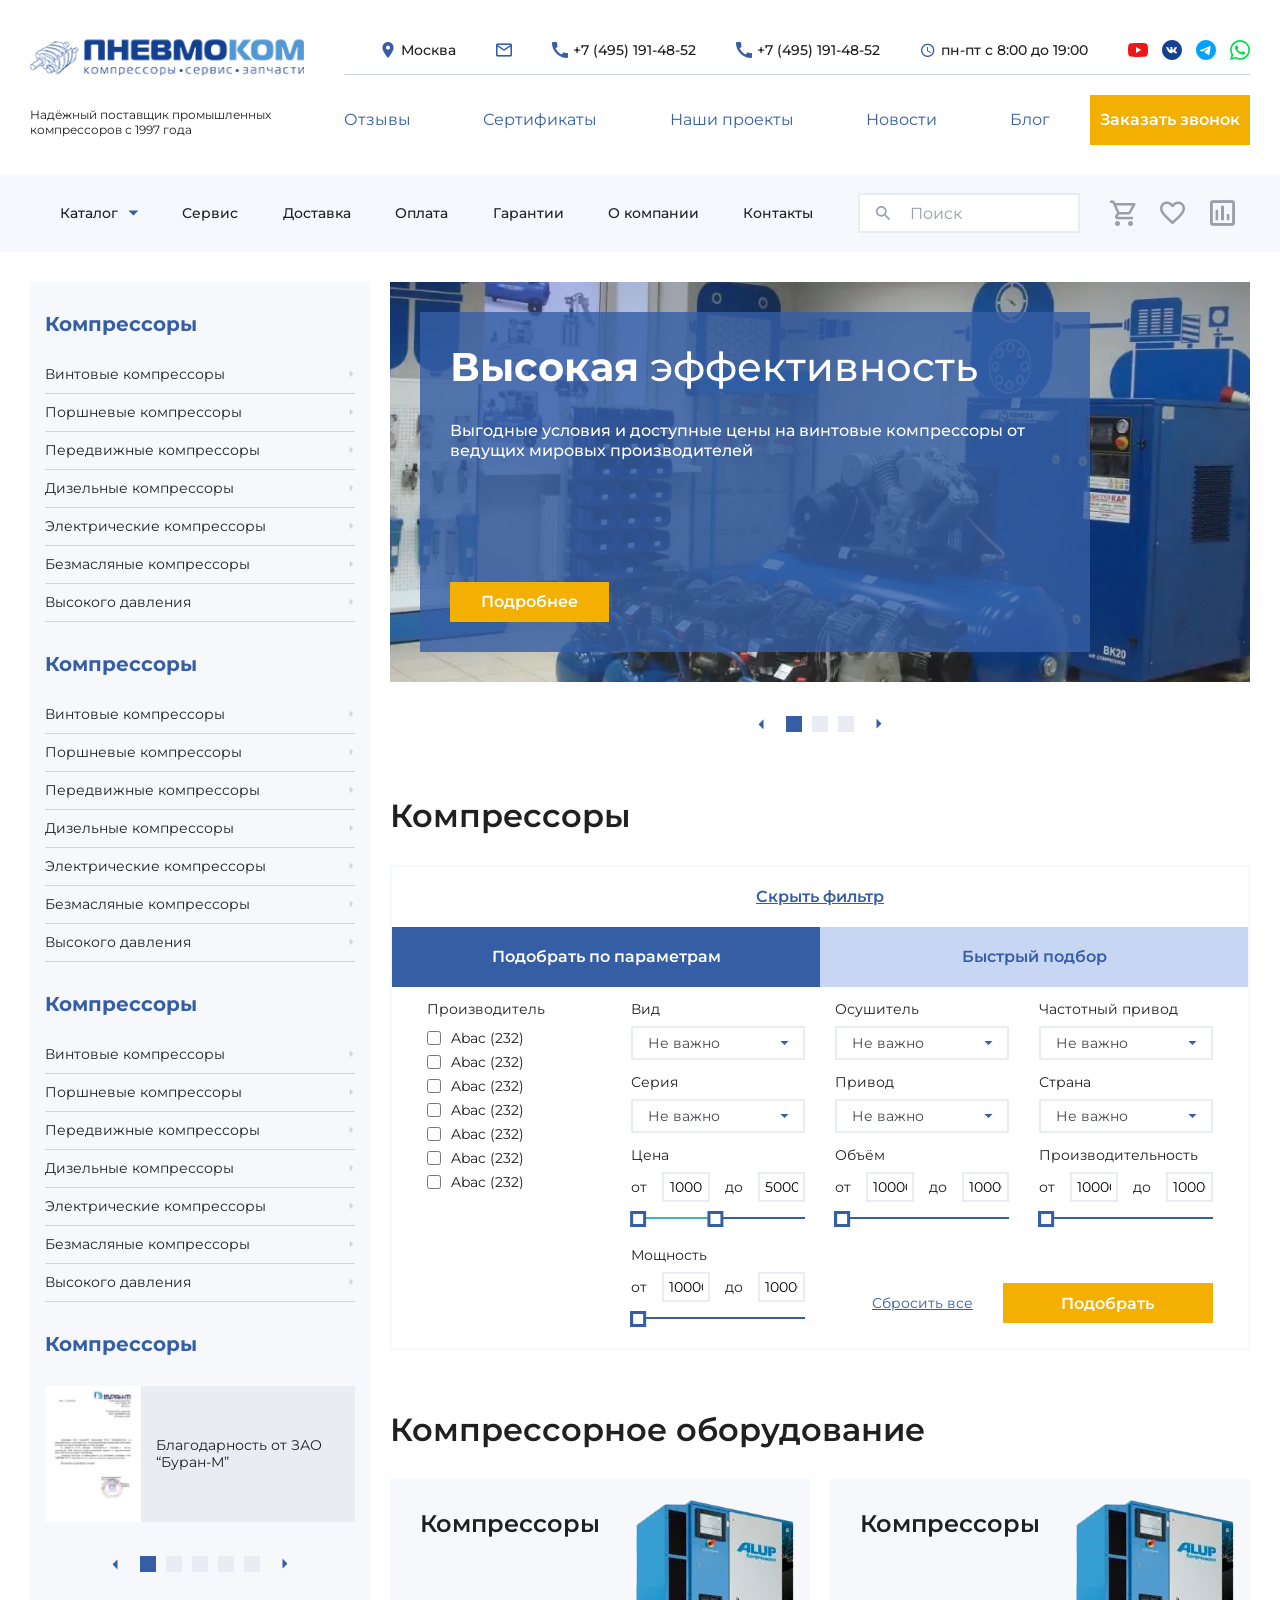
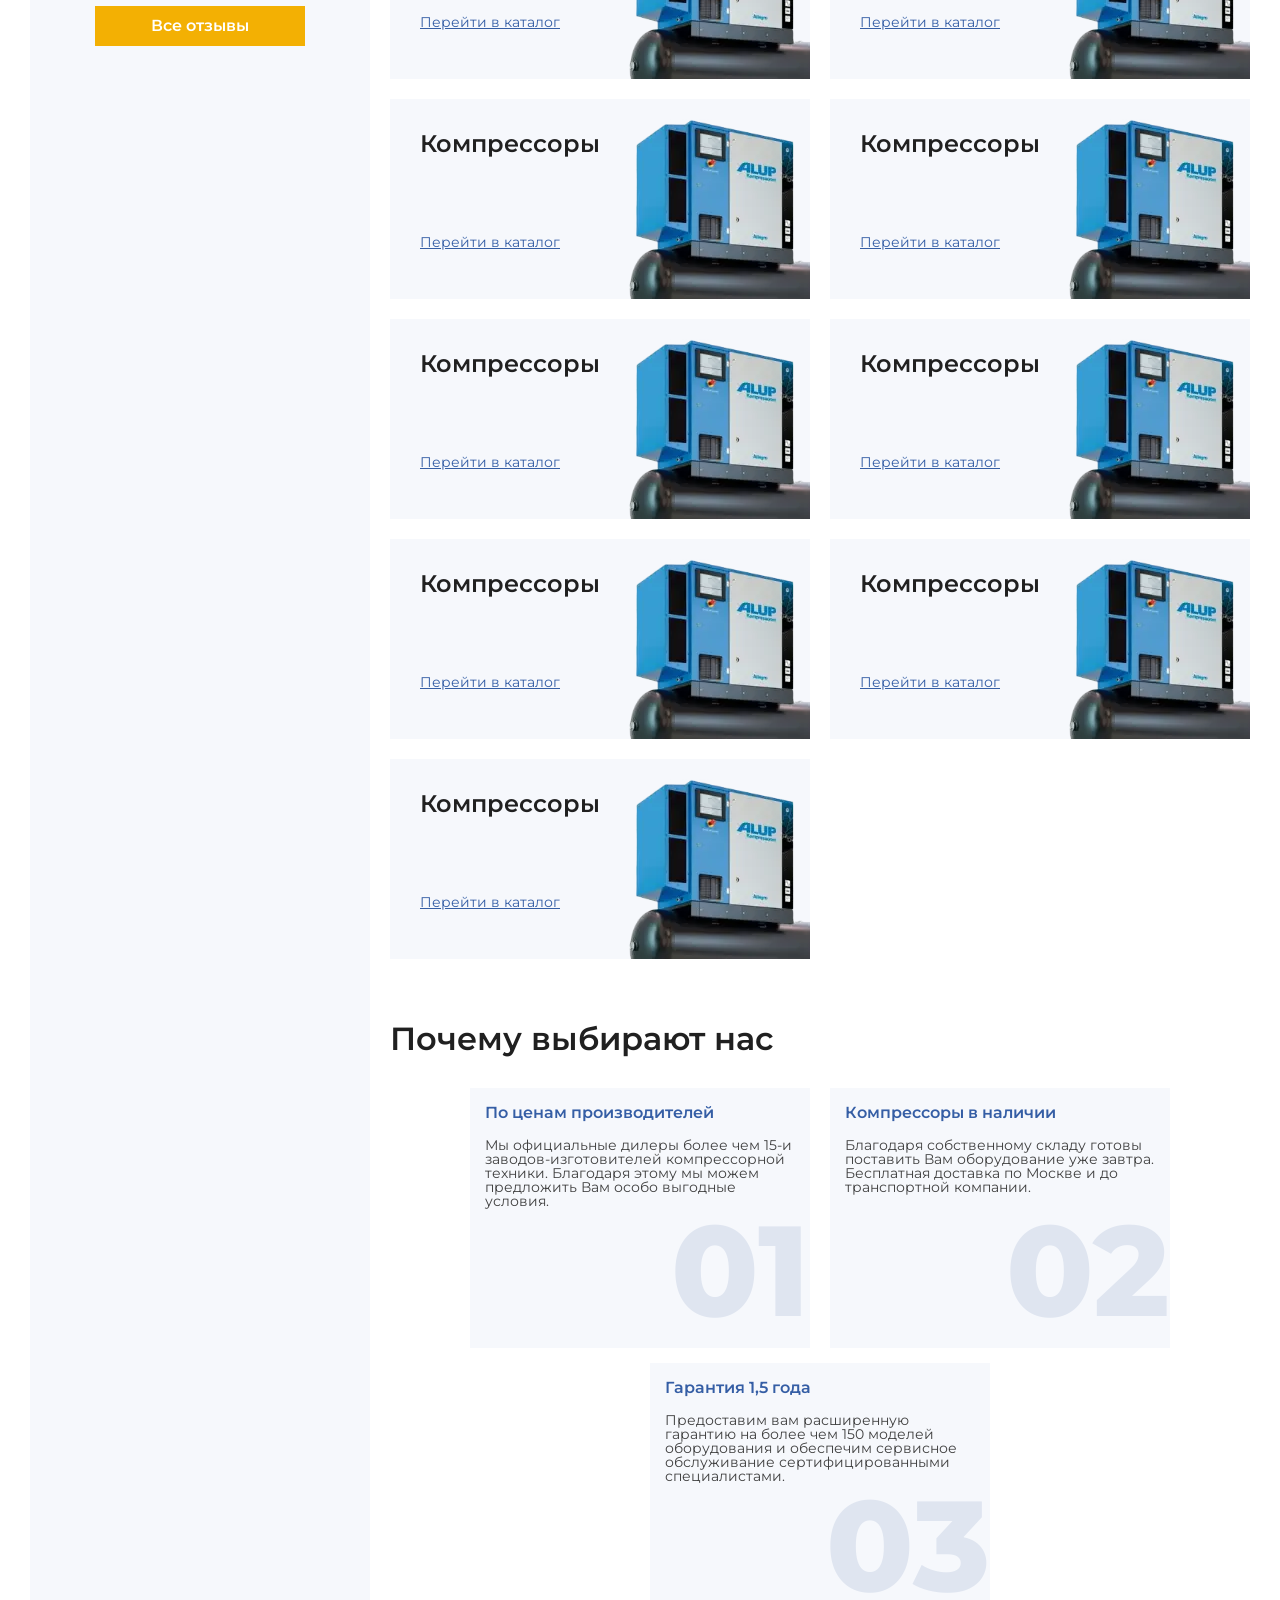
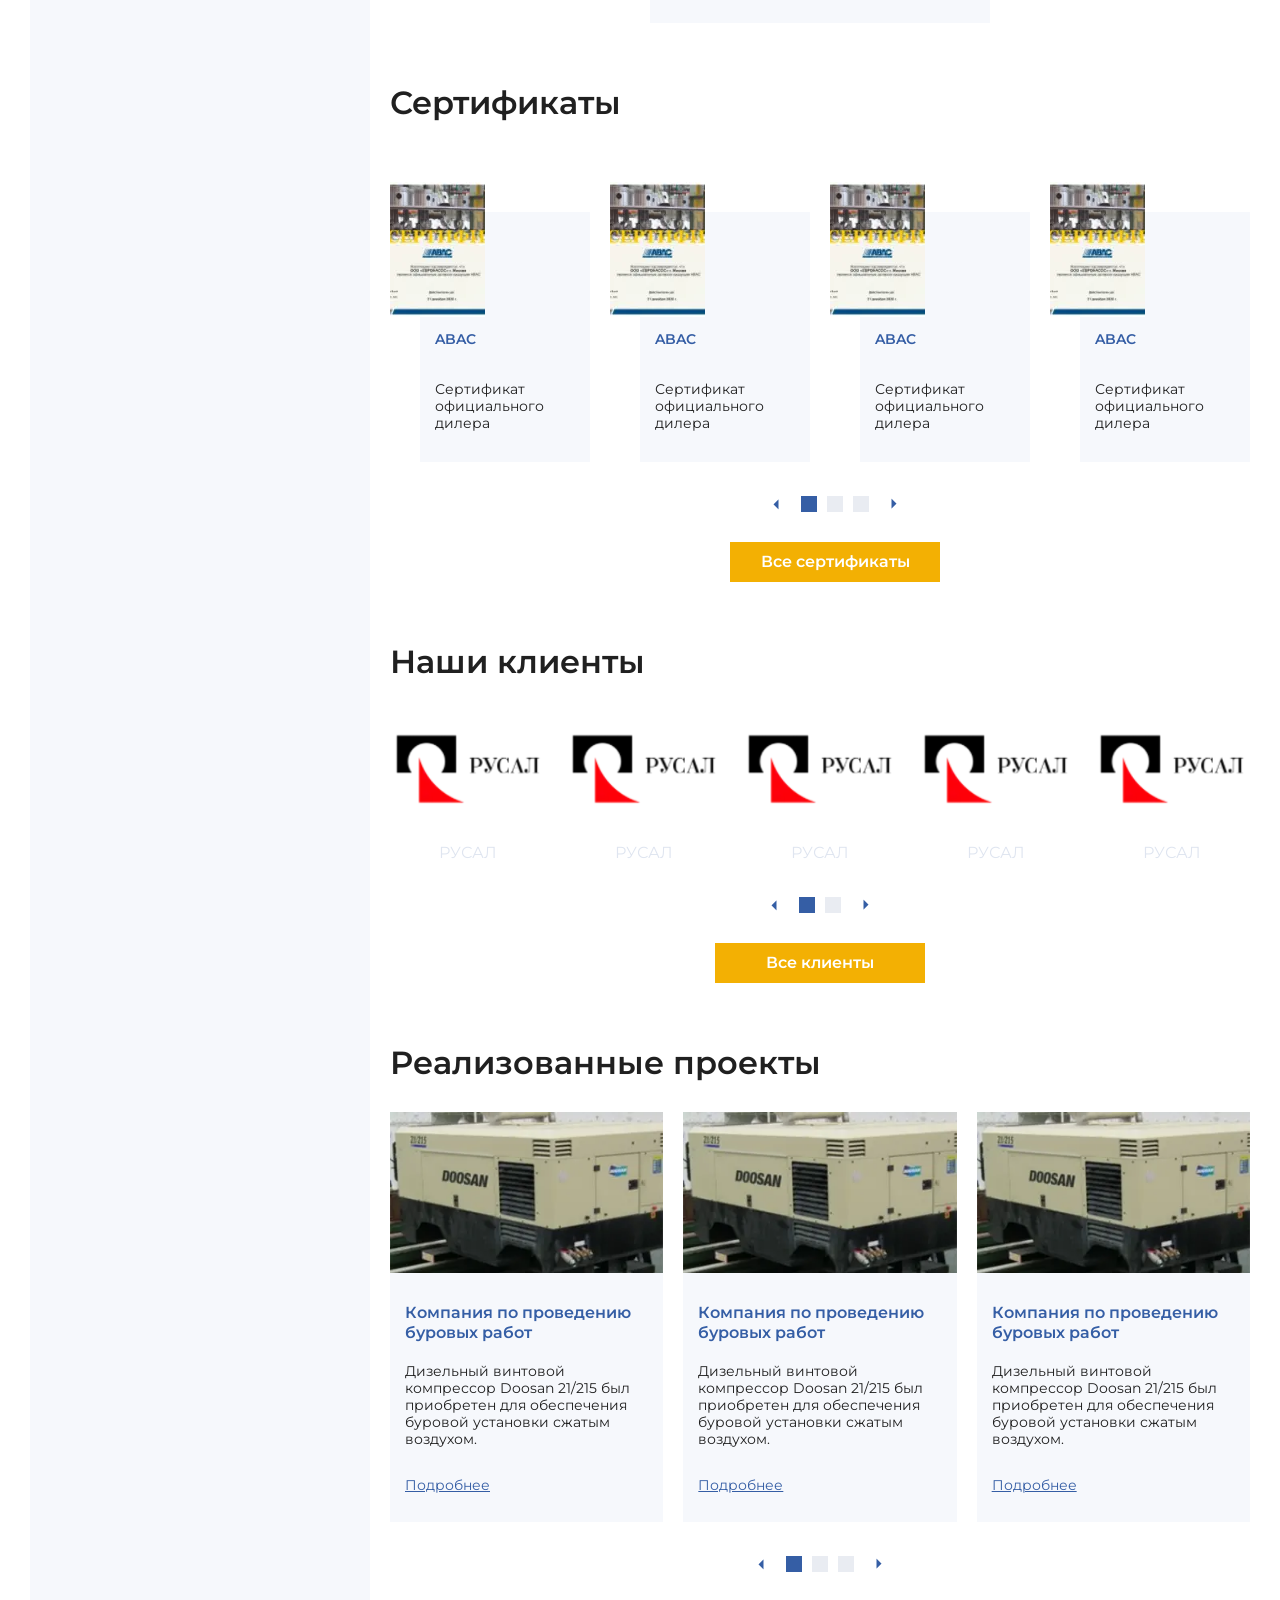
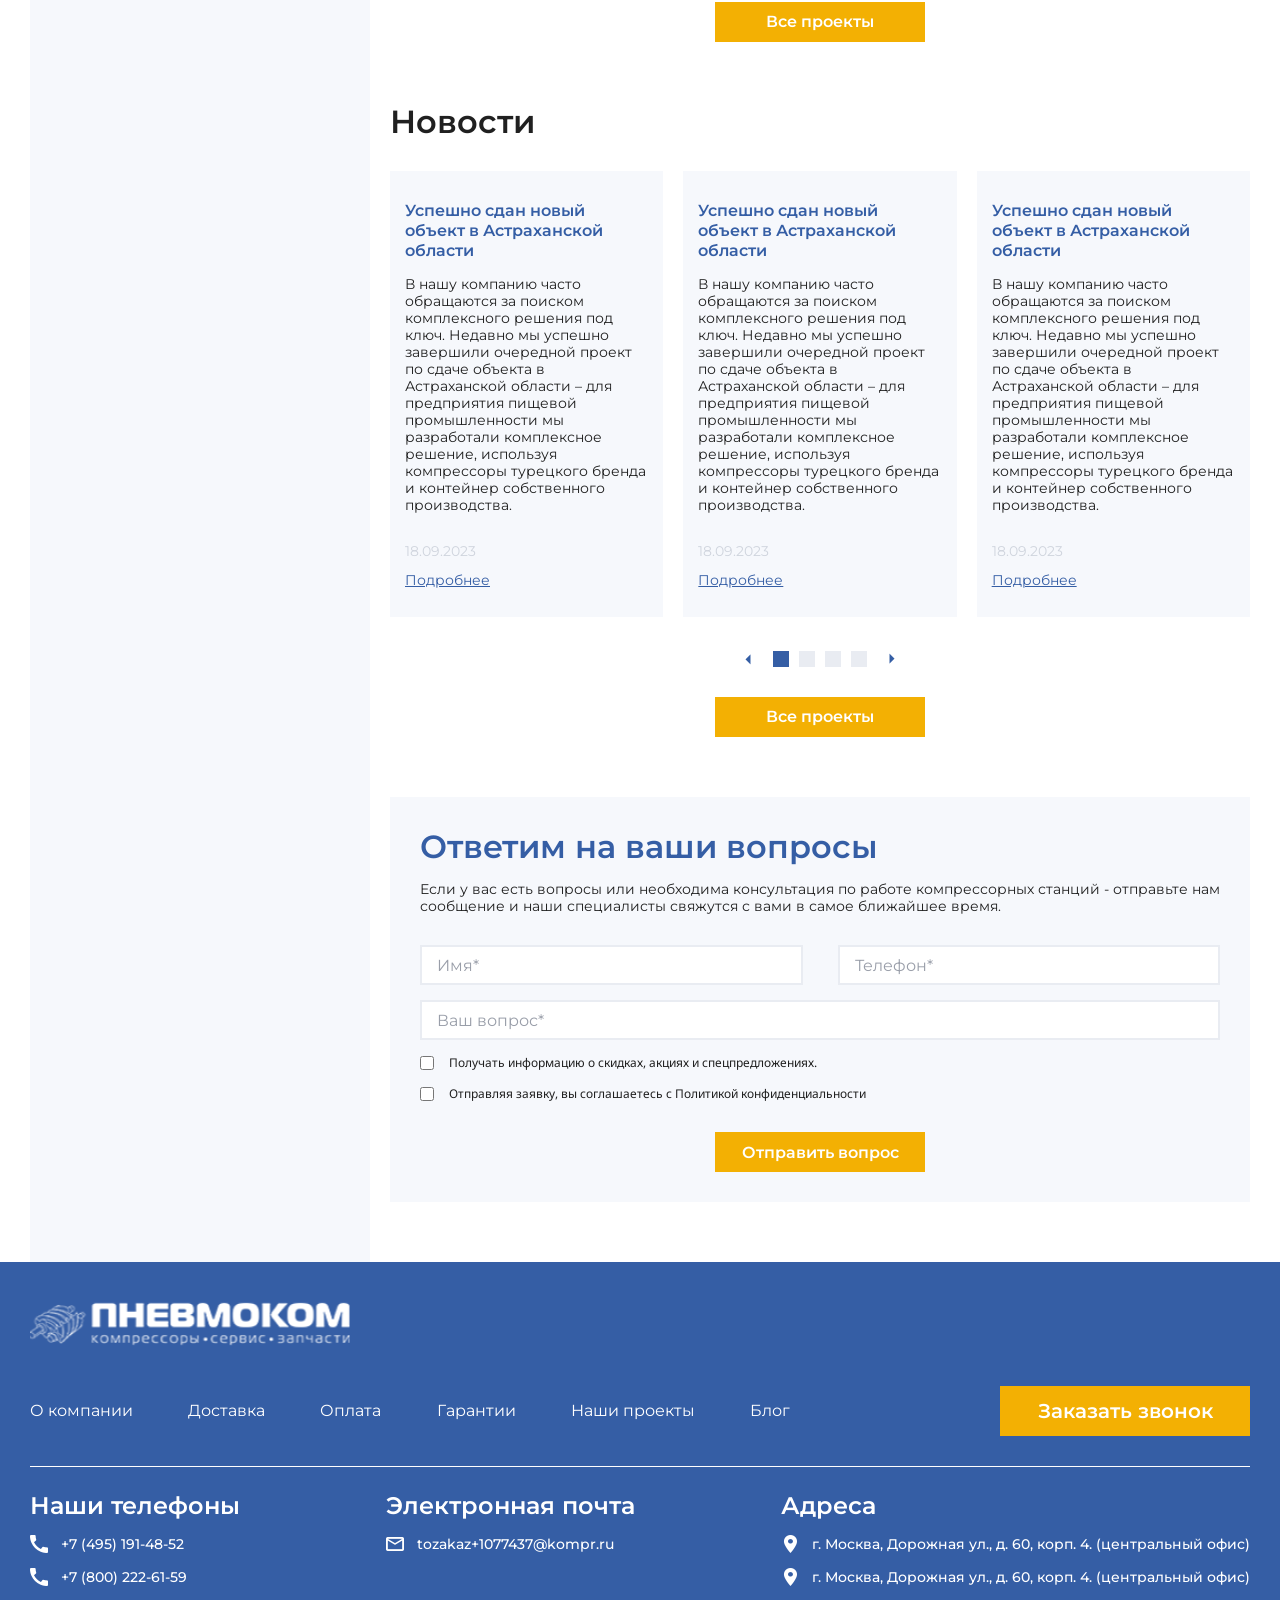
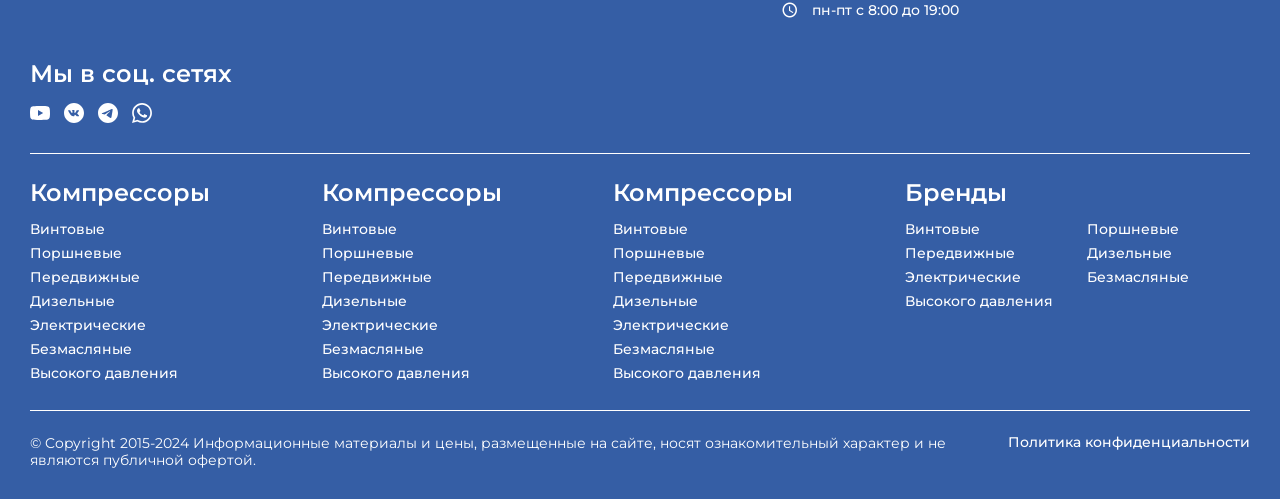
==== index.html @ 1916441d "Add files via upload" ====
<!DOCTYPE html>
<html lang="ru">

<head>
	<title>Главная</title>
	<meta charset="UTF-8">
	<meta name="format-detection" content="telephone=no">
	<!-- <style>body{opacity: 0;}</style> -->
	<link rel="stylesheet" href="css/style.min.css?_v=20240221191228">
	<link rel="shortcut icon" href="favicon.ico">
	<!-- <meta name="robots" content="noindex, nofollow"> -->
	<meta name="viewport" content="width=device-width, initial-scale=1.0">
</head>

<body class="home">
	<div class="wrapper">
		<header class="header">
			<div class="header__top top-header">
				<div class="header__container">
					<div class="top-header__top">
						<div class="top-header__row-top">
							<a href="#" class="top-header__logo logo">
								<img src="img/logo.svg" alt="logo">
							</a>
							<div class="top-header__content">
								<div class="top-header__info info-header">
									<div class="info-header__row">
										<div data-popup="region" class="info-header__item _icon-geo">
											<span>Москва</span>
										</div>
										<a href="mailto:tozakaz+1077437@kompr.ru" class="info-header__item _email _icon-email">
											<span>tozakaz+1077437@kompr.ru</span>
										</a>
										<a href="tel:+74951914852" class="info-header__item _tel _icon-tel">
											<span>+7 (495) 191-48-52</span>
										</a>
										<a href="tel:+74951914852" class="info-header__item _tel _icon-tel">
											<span>+7 (495) 191-48-52</span>
										</a>
										<div class="info-header__item _clock _icon-clock">
											<span>пн-пт c 8:00 до 19:00</span>
										</div>
										<div class="info-header__item social">
											<div class="social__row">
												<a href="#" class="social__item">
													<img src="img/icons/yt.svg" alt="icon">
												</a>
												<a href="#" class="social__item">
													<img src="img/icons/vk.svg" alt="icon">
												</a>
												<a href="#" class="social__item">
													<img src="img/icons/tg.svg" alt="icon">
												</a>
												<a href="#" class="social__item">
													<img src="img/icons/wh.svg" alt="icon">
												</a>
											</div>
										</div>
									</div>
								</div>
							</div>
						</div>
					</div>
					<div class="top-header__bottom">
						<div class="top-header__row-bottom">
							<div class="top-header__text">
								<p>Надёжный поставщик промышленных компрессоров с 1997 года</p>
							</div>
							<div class="top-header__menu menu-top">
								<nav class="menu-top__body">
									<ul class="menu-top__list">
										<li class="menu-top__item">
											<a href="" class="menu-top__link">Отзывы</a>
										</li>
										<li class="menu-top__item">
											<a href="" class="menu-top__link">Сертификаты</a>
										</li>
										<li class="menu-top__item">
											<a href="" class="menu-top__link">Наши проекты</a>
										</li>
										<li class="menu-top__item">
											<a href="" class="menu-top__link">Новости</a>
										</li>
										<li class="menu-top__item">
											<a href="" class="menu-top__link">Блог</a>
										</li>
									</ul>
								</nav>
								<button data-popup="#order" class="menu-top__btn btn">Заказать звонок</button>
							</div>

						</div>
					</div>
				</div>
			</div>
			<div class="header__bottom bottom-header">
				<div class="bottom-header__container">
					<div class="bottom-header__row">
						<div class="bottom-header bottom-menu">
							<nav class="bottom-menu__body">
								<ul class="bottom-menu__list">
									<li class="bottom-menu__item _catalog _icon-triangle-arr">
										Каталог
										<!-- <a href="" class="bottom-menu__link">Каталог</a> -->
									</li>
									<li class="bottom-menu__item">
										<a href="#" class="bottom-menu__link">Сервис</a>
									</li>
									<li class="bottom-menu__item">
										<a href="#" class="bottom-menu__link">Доставка</a>
									</li>
									<li class="bottom-menu__item">
										<a href="#" class="bottom-menu__link">Оплата</a>
									</li>
									<li class="bottom-menu__item">
										<a href="#" class="bottom-menu__link">Гарантии</a>
									</li>
									<li class="bottom-menu__item">
										<a href="#" class="bottom-menu__link">О компании</a>
									</li>
									<li class="bottom-menu__item">
										<a href="#" class="bottom-menu__link">Контакты</a>
									</li>
								</ul>
							</nav>
						</div>
						<div class="bottom-header__search _icon-search">
							<input type="text" placeholder="Поиск" class="input">
						</div>
						<div class="bottom-header__buttons">
							<a href="" class="bottom-header__icon _icon-cart"></a>
							<a href="" class="bottom-header__icon _icon-like"></a>
							<a href="" class="bottom-header__icon _icon-compare"></a>
						</div>
					</div>
				</div>
			</div>
			<div class="header__catalog catalog-header">
				<button class="catalog-header__cross cross"><img src="img/icons/cross.svg" alt="icon"></button>
				<div class="catalog-header__container">
					<div class="catalog-header__body">
						<div class="catalog-header__gird">
							<div class="catalog-header__block">
								<div class="catalog-header__title">Компрессоры</div>
								<ul class="catalog-header__list">
									<li class="catalog-header__li _icon-triangle-arr">
										<a href="" class="catalog-header__link">Винтовые</a>
									</li>
									<li class="catalog-header__li _icon-triangle-arr">
										<a href="" class="catalog-header__link">Поршневые</a>
									</li>
									<li class="catalog-header__li _icon-triangle-arr">
										<a href="" class="catalog-header__link">Передвижные</a>
									</li>
									<li class="catalog-header__li _icon-triangle-arr">
										<a href="" class="catalog-header__link">Дизельные</a>
									</li>
									<li class="catalog-header__li _icon-triangle-arr">
										<a href="" class="catalog-header__link">Электрические</a>
									</li>
									<li class="catalog-header__li _icon-triangle-arr">
										<a href="" class="catalog-header__link">Масляные</a>
									</li>
									<li class="catalog-header__li _icon-triangle-arr">
										<a href="" class="catalog-header__link">Высокого давления</a>
									</li>
								</ul>
							</div>
							<div class="catalog-header__block">
								<div class="catalog-header__title">На складе</div>
								<ul class="catalog-header__list">
									<li class="catalog-header__li _icon-triangle-arr">
										<a href="" class="catalog-header__link">Поршневые компрессоры на складе</a>
									</li>
									<li class="catalog-header__li _icon-triangle-arr">
										<a href="" class="catalog-header__link">Запчасти для компрессоров</a>
									</li>
								</ul>
							</div>
							<div class="catalog-header__block">
								<div class="catalog-header__title">Модульные станции (МКС)</div>
								<ul class="catalog-header__list">
									<li class="catalog-header__li _icon-triangle-arr">
										<a href="" class="catalog-header__link">Блочные компрессорные станции</a>
									</li>
									<li class="catalog-header__li _icon-triangle-arr">
										<a href="" class="catalog-header__link">Блочные азотные станции</a>
									</li>
									<li class="catalog-header__li _icon-triangle-arr">
										<a href="" class="catalog-header__link">Блочные кислородные станции</a>
									</li>
								</ul>
							</div>
							<div class="catalog-header__block">
								<div class="catalog-header__title">Запасные части</div>
								<ul class="catalog-header__list">
									<li class="catalog-header__li _icon-triangle-arr">
										<a href="" class="catalog-header__link">Для винтового</a>
									</li>
									<li class="catalog-header__li _icon-triangle-arr">
										<a href="" class="catalog-header__link">Для поршневого</a>
									</li>
									<li class="catalog-header__li _icon-triangle-arr">
										<a href="" class="catalog-header__link">Для дизельного</a>
									</li>
									<li class="catalog-header__li _icon-triangle-arr">
										<a href="" class="catalog-header__link">Наборы для ТО</a>
									</li>
									<li class="catalog-header__li _icon-triangle-arr">
										<a href="" class="catalog-header__link">Компрессорные головки</a>
									</li>
								</ul>
							</div>
							<div class="catalog-header__block">
								<div class="catalog-header__title">Пескоструйные аппараты</div>
								<ul class="catalog-header__list">
									<li class="catalog-header__li _icon-triangle-arr">
										<a href="" class="catalog-header__link">Бежецкий завод (АСО)</a>
									</li>
									<li class="catalog-header__li _icon-triangle-arr">
										<a href="" class="catalog-header__link">Великолукский завод (DSG)</a>
									</li>
								</ul>
							</div>
							<div class="catalog-header__block">
								<div class="catalog-header__title">Бренды</div>
								<ul class="catalog-header__list">
									<li class="catalog-header__li _icon-triangle-arr">
										<a href="" class="catalog-header__link">ABAC</a>
									</li>
									<li class="catalog-header__li _icon-triangle-arr">
										<a href="" class="catalog-header__link">ALUP</a>
									</li>
									<li class="catalog-header__li _icon-triangle-arr">
										<a href="" class="catalog-header__link">Atmos</a>
									</li>
									<li class="catalog-header__li _icon-triangle-arr">
										<a href="" class="catalog-header__link">Ceccato</a>
									</li>
									<li class="catalog-header__li _icon-triangle-arr">
										<a href="" class="catalog-header__link">Comprag</a>
									</li>
									<li class="catalog-header__li _icon-triangle-arr">
										<a href="" class="catalog-header__link">ABAC</a>
									</li>
									<li class="catalog-header__li _icon-triangle-arr">
										<a href="" class="catalog-header__link">ALUP</a>
									</li>
									<li class="catalog-header__li _icon-triangle-arr">
										<a href="" class="catalog-header__link">Atmos</a>
									</li>
									<li class="catalog-header__li _icon-triangle-arr">
										<a href="" class="catalog-header__link">Ceccato</a>
									</li>
									<li class="catalog-header__li _icon-triangle-arr">
										<a href="" class="catalog-header__link">Comprag</a>
									</li>
								</ul>
							</div>
						</div>
					</div>
				</div>
			</div>
			<div class="header__company catalog-header">
				<button class="catalog-header__cross cross"><img src="img/icons/cross.svg" alt="icon"></button>
				<div class="catalog-header__container">
					<div class="catalog-header__body">
						<div class="catalog-header__gird">
							<div class="catalog-header__block">
								<div class="catalog-header__title">Компрессоры</div>
								<ul class="catalog-header__list">
									<li class="catalog-header__li _icon-triangle-arr">
										<a href="" class="catalog-header__link">Винтовые</a>
									</li>
									<li class="catalog-header__li _icon-triangle-arr">
										<a href="" class="catalog-header__link">Поршневые</a>
									</li>
									<li class="catalog-header__li _icon-triangle-arr">
										<a href="" class="catalog-header__link">Передвижные</a>
									</li>
									<li class="catalog-header__li _icon-triangle-arr">
										<a href="" class="catalog-header__link">Дизельные</a>
									</li>
									<li class="catalog-header__li _icon-triangle-arr">
										<a href="" class="catalog-header__link">Электрические</a>
									</li>
									<li class="catalog-header__li _icon-triangle-arr">
										<a href="" class="catalog-header__link">Масляные</a>
									</li>
									<li class="catalog-header__li _icon-triangle-arr">
										<a href="" class="catalog-header__link">Высокого давления</a>
									</li>
								</ul>
							</div>
						</div>
					</div>
				</div>
			</div>
			<div class="header__menu-mobile mobile-menu">
				<div class="mobile-menu__row">
					<button class="mobile-menu__item _company">
						<span class="mobile-menu__icon _icon-burger"></span>
						<span class="mobile-menu__text">Компания</span>
					</button>
					<button class="mobile-menu__item _catalog">
						<span class="mobile-menu__icon _icon-catalog"></span>
						<span class="mobile-menu__text">Каталог</span>
					</button>
					<button class="mobile-menu__item">
						<span class="mobile-menu__icon _icon-cart"></span>
						<span class="mobile-menu__text">Корзина</span>
					</button>
					<button class="mobile-menu__item">
						<span class="mobile-menu__icon _icon-like"></span>
						<span class="mobile-menu__text">Избранное</span>
					</button>
					<button class="mobile-menu__item">
						<span class="mobile-menu__icon _icon-compare"></span>
						<span class="mobile-menu__text">Сравнение</span>
					</button>
					<button class="mobile-menu__item">
						<span class="mobile-menu__icon _icon-tel"></span>
						<span class="mobile-menu__text">Контакты</span>
					</button>
				</div>
			</div>
		</header>
		<div class="wrapper__row">
			<aside class="page__sidebar sidebar">
				<div class="sidebar__body">
					<div class="sidebar__block widget">
						<h3 class="widget__title widget-title">Компрессоры</h3>
						<ul class="widget__list">
							<li class="widget__li">
								<a href="" class="widget__link">Винтовые компрессоры</a>
							</li>
							<li class="widget__li">
								<a href="" class="widget__link">Поршневые компрессоры</a>
							</li>
							<li class="widget__li">
								<a href="" class="widget__link">Передвижные компрессоры</a>
							</li>
							<li class="widget__li">
								<a href="" class="widget__link">Дизельные компрессоры</a>
							</li>
							<li class="widget__li">
								<a href="" class="widget__link">Электрические компрессоры</a>
							</li>
							<li class="widget__li">
								<a href="" class="widget__link">Безмасляные компрессоры</a>
							</li>
							<li class="widget__li">
								<a href="" class="widget__link">Высокого давления</a>
							</li>
						</ul>
					</div>
					<div class="sidebar__block widget">
						<h3 class="widget__title widget-title">Компрессоры</h3>
						<ul class="widget__list">
							<li class="widget__li">
								<a href="" class="widget__link">Винтовые компрессоры</a>
							</li>
							<li class="widget__li">
								<a href="" class="widget__link">Поршневые компрессоры</a>
							</li>
							<li class="widget__li">
								<a href="" class="widget__link">Передвижные компрессоры</a>
							</li>
							<li class="widget__li">
								<a href="" class="widget__link">Дизельные компрессоры</a>
							</li>
							<li class="widget__li">
								<a href="" class="widget__link">Электрические компрессоры</a>
							</li>
							<li class="widget__li">
								<a href="" class="widget__link">Безмасляные компрессоры</a>
							</li>
							<li class="widget__li">
								<a href="" class="widget__link">Высокого давления</a>
							</li>
						</ul>
					</div>
					<div class="sidebar__block widget">
						<h3 class="widget__title widget-title">Компрессоры</h3>
						<ul class="widget__list">
							<li class="widget__li">
								<a href="" class="widget__link">Винтовые компрессоры</a>
							</li>
							<li class="widget__li">
								<a href="" class="widget__link">Поршневые компрессоры</a>
							</li>
							<li class="widget__li">
								<a href="" class="widget__link">Передвижные компрессоры</a>
							</li>
							<li class="widget__li">
								<a href="" class="widget__link">Дизельные компрессоры</a>
							</li>
							<li class="widget__li">
								<a href="" class="widget__link">Электрические компрессоры</a>
							</li>
							<li class="widget__li">
								<a href="" class="widget__link">Безмасляные компрессоры</a>
							</li>
							<li class="widget__li">
								<a href="" class="widget__link">Высокого давления</a>
							</li>
						</ul>
					</div>
					<div class="sidebar__block widget">
						<h3 class="widget__title widget-title">Компрессоры</h3>
						<div class="widget__slider swiper">
							<div class="widget__wrapper swiper-wrapper">
								<div class="widget__slide swiper-slide">
									<picture><source srcset="img/sidebar/image-01.webp" type="image/webp"><img src="img/sidebar/image-01.jpeg" alt="image"></picture>
									<p>Благодарность от ЗАО “Буран-М”</p>
								</div>
								<div class="widget__slide swiper-slide">
									<picture><source srcset="img/sidebar/image-01.webp" type="image/webp"><img src="img/sidebar/image-01.jpeg" alt="image"></picture>
									<p>Благодарность от ЗАО “Буран-М”</p>
								</div>
								<div class="widget__slide swiper-slide">
									<picture><source srcset="img/sidebar/image-01.webp" type="image/webp"><img src="img/sidebar/image-01.jpeg" alt="image"></picture>
									<p>Благодарность от ЗАО “Буран-М”</p>
								</div>
								<div class="widget__slide swiper-slide">
									<picture><source srcset="img/sidebar/image-01.webp" type="image/webp"><img src="img/sidebar/image-01.jpeg" alt="image"></picture>
									<p>Благодарность от ЗАО “Буран-М”</p>
								</div>
								<div class="widget__slide swiper-slide">
									<picture><source srcset="img/sidebar/image-01.webp" type="image/webp"><img src="img/sidebar/image-01.jpeg" alt="image"></picture>
									<p>Благодарность от ЗАО “Буран-М”</p>
								</div>
							</div>
							<div class="widget__pagination-row pagination-row">
								<button class="pagination-row__arr pagination-row__arr_prev _icon-triangle-arr"></button>
								<div class="pagination-row__pagination pagination"></div>
								<button class="pagination-row__arr pagination-row__arr_next _icon-triangle-arr"></button>
							</div>
							<a href="" class="widget__btn btn">Все отзывы</a>
						</div>
					</div>
				</div>
			</aside>
			<main class="page">
				<section class="page__main-section main-section">
					<div class="main-section__slider swiper">
						<div class="main-section__wrapper swiper-wrapper">
							<div class="main-section__slide swiper-slide">
								<div class="main-section__image-ibg">
									<picture><source srcset="img/main-section/image-01.webp" type="image/webp"><img src="img/main-section/image-01.jpg" alt=""></picture>
								</div>
								<div class="main-section__body">
									<h1 class="main-section__title main-title">
										<span>Высокая</span> эффективность
									</h1>
									<div class="main-section__text">
										Выгодные условия и доступные цены на винтовые компрессоры от
										ведущих мировых
										производителей
									</div>
									<a href="" class="main-section__btn btn">Подробнее</a>
								</div>
							</div>
							<div class="main-section__slide swiper-slide">
								<div class="main-section__image-ibg">
									<picture><source srcset="img/main-section/image-01.webp" type="image/webp"><img src="img/main-section/image-01.jpg" alt=""></picture>
								</div>
								<div class="main-section__body">
									<h1 class="main-section__title main-title">
										<span>Высокая</span> эффективность
									</h1>
									<div class="main-section__text">
										Выгодные условия и доступные цены на винтовые компрессоры от
										ведущих мировых
										производителей
									</div>
									<a href="" class="main-section__btn btn">Подробнее</a>
								</div>
							</div>
							<div class="main-section__slide swiper-slide">
								<div class="main-section__image-ibg">
									<picture><source srcset="img/main-section/image-01.webp" type="image/webp"><img src="img/main-section/image-01.jpg" alt=""></picture>
								</div>
								<div class="main-section__body">
									<h1 class="main-section__title main-title">
										<span>Высокая</span> эффективность
									</h1>
									<div class="main-section__text">
										Выгодные условия и доступные цены на винтовые компрессоры от
										ведущих мировых
										производителей
									</div>
									<a href="" class="main-section__btn btn">Подробнее</a>
								</div>
							</div>
						</div>
						<div class="main-section__pagination-row pagination-row">
							<button class="pagination-row__arr pagination-row__arr_prev _icon-triangle-arr"></button>
							<div class="pagination-row__pagination pagination"></div>
							<button class="pagination-row__arr pagination-row__arr_next _icon-triangle-arr"></button>
						</div>
					</div>
				</section>
				<section class="page__compressors compressors">
					<h2 class="compressors__title title">Компрессоры</h2>
					<div data-spollers class="filter-block">
						<div class="filter-block__item">
							<button type="button" data-spoller class="filter-block__click _spoller-active">Скрыть
								фильтр</button>
							<div class="filter-block__body">
								<div data-tabs class="filter-block__tabs">
									<nav data-tabs-titles class="filter-block__navigation">
										<button type="button" class="filter-block__title _tab-active">Подобрать по
											параметрам</button>
										<button type="button" class="filter-block__title">Быстрый
											подбор</button>
									</nav>
									<div data-tabs-body class="filter-block__content">
										<form action="#" method="GET" class="filter-block__body filter-content">
											<div class="filter-content__row">
												<div class="filter-content__left">
													<div class="filter-content__text">Производитель</div>
													<div class="filter-content__chks">
														<div class="checkbox">

															<label class="checkbox__label">
																<input class="checkbox__input" type="checkbox" value="1" name="form[]">
																<span class="checkbox__text">Abac
																	(232)</span></label>
														</div>
														<div class="checkbox">

															<label class="checkbox__label">
																<input class="checkbox__input" type="checkbox" value="1" name="form[]">
																<span class="checkbox__text">Abac
																	(232)</span></label>
														</div>
														<div class="checkbox">

															<label class="checkbox__label">
																<input class="checkbox__input" type="checkbox" value="1" name="form[]">
																<span class="checkbox__text">Abac
																	(232)</span></label>
														</div>
														<div class="checkbox">

															<label class="checkbox__label">
																<input class="checkbox__input" type="checkbox" value="1" name="form[]">
																<span class="checkbox__text">Abac
																	(232)</span></label>
														</div>
														<div class="checkbox">

															<label class="checkbox__label">
																<input class="checkbox__input" type="checkbox" value="1" name="form[]">
																<span class="checkbox__text">Abac
																	(232)</span></label>
														</div>
														<div class="checkbox">

															<label class="checkbox__label">
																<input class="checkbox__input" type="checkbox" value="1" name="form[]">
																<span class="checkbox__text">Abac
																	(232)</span></label>
														</div>
														<div class="checkbox">

															<label class="checkbox__label">
																<input class="checkbox__input" type="checkbox" value="1" name="form[]">
																<span class="checkbox__text">Abac
																	(232)</span></label>
														</div>
													</div>
												</div>
												<div class="filter-content__right">
													<div class="filter-content__grid">
														<div class="filter-content__item filter-content__item_mob">
															<div class="filter-content__text">
																Производитель</div>
															<select name="form[]" class="form">
																<option value="1" selected>Не важно
																</option>
																<option value="2">Пункт №2</option>
																<option value="3">Пункт №3</option>
																<option value="4">Пункт №4</option>
															</select>
														</div>
														<div class="filter-content__item">
															<div class="filter-content__text">Вид</div>
															<select name="form[]" class="form">
																<option value="1" selected>Не важно
																</option>
																<option value="2">Пункт №2</option>
																<option value="3">Пункт №3</option>
																<option value="4">Пункт №4</option>
															</select>
														</div>
														<div class="filter-content__item">
															<div class="filter-content__text">Осушитель
															</div>
															<select name="form[]" class="form">
																<option value="1" selected>Не важно
																</option>
																<option value="2">Пункт №2</option>
																<option value="3">Пункт №3</option>
																<option value="4">Пункт №4</option>
															</select>
														</div>
														<div class="filter-content__item">
															<div class="filter-content__text">Частотный
																привод</div>
															<select name="form[]" class="form">
																<option value="1" selected>Не важно
																</option>
																<option value="2">Пункт №2</option>
																<option value="3">Пункт №3</option>
																<option value="4">Пункт №4</option>
															</select>
														</div>
														<div class="filter-content__item">
															<div class="filter-content__text">Серия</div>
															<select name="form[]" class="form">
																<option value="1" selected>Не важно
																</option>
																<option value="2">Пункт №2</option>
																<option value="3">Пункт №3</option>
																<option value="4">Пункт №4</option>
															</select>
														</div>
														<div class="filter-content__item">
															<div class="filter-content__text">Привод
															</div>
															<select name="form[]" class="form">
																<option value="1" selected>Не важно
																</option>
																<option value="2">Пункт №2</option>
																<option value="3">Пункт №3</option>
																<option value="4">Пункт №4</option>
															</select>
														</div>
														<div class="filter-content__item filter-content__item_big">
															<div class="filter-content__text">Страна
															</div>
															<select name="form[]" class="form">
																<option value="1" selected>Не важно
																</option>
																<option value="2">Пункт №2</option>
																<option value="3">Пункт №3</option>
																<option value="4">Пункт №4</option>
															</select>
														</div>
														<div class="filter-content__item filter-content__item_range">
															<div class="filter-content__text">Цена</div>
															<div class="filter-content__row-input">
																<span>от</span>
																<input data-range-from="1000" type="number">
																<span>до</span>
																<input value="5000" data-range-to="10000" type="number">
															</div>
															<div class="filter-content__range range">
															</div>
														</div>
														<div class="filter-content__item filter-content__item_range">
															<div class="filter-content__text">Объём</div>
															<div class="filter-content__row-input">
																<span>от</span>
																<input data-range-from="10000" type="number">
																<span>до</span>
																<input data-range-to="1000000" type="number">
															</div>
															<div class="filter-content__range range">
															</div>
														</div>
														<div class="filter-content__item filter-content__item_range">
															<div class="filter-content__text">
																Производительность</div>
															<div class="filter-content__row-input">
																<span>от</span>
																<input data-range-from="10000" type="number">
																<span>до</span>
																<input data-range-to="1000000" type="number">
															</div>
															<div class="filter-content__range range">
															</div>
														</div>
														<div class="filter-content__item filter-content__item_range">
															<div class="filter-content__text">Мощность
															</div>
															<div class="filter-content__row-input">
																<span>от</span>
																<input data-range-from="10000" type="number">
																<span>до</span>
																<input data-range-to="1000000" type="number">
															</div>
															<div class="filter-content__range range">
															</div>
														</div>
														<div class="filter-content__item filter-content__item_btn">
															<button type="button" class="filter-content__reset">Сбросить
																все</button>
															<button type="submit" class="filter-content__btn btn">Подобрать</button>
														</div>
													</div>
												</div>
											</div>
										</form>
										<form action="#" method="GET" class="filter-block__body filter-content">
											<div class="filter-content__item-mini">
												<div class="filtel-content__text">По назначению</div>
												<div class="filter-content__slider swiper">
													<div class="filter-content__wrapper swiper-wrapper">
														<div class="filter-content__slide swiper-slide">
															<input type="checkbox" value="Для лазерной резки">
															<label class="filter-content__radio">
																Для лазерной резки

															</label>
														</div>
														<div class="filter-content__slide swiper-slide">
															<input type="checkbox" value="Для лазерной резки">
															<label class="filter-content__radio">
																Для лазерной резки

															</label>
														</div>
														<div class="filter-content__slide swiper-slide">
															<input type="checkbox" value="Для лазерной резки">
															<label class="filter-content__radio">
																Для лазерной резки

															</label>
														</div>
														<div class="filter-content__slide swiper-slide">
															<input type="checkbox" value="Для лазерной резки">
															<label class="filter-content__radio">
																Для лазерной резки

															</label>
														</div>
														<div class="filter-content__slide swiper-slide">
															<input type="checkbox" value="Для лазерной резки">
															<label class="filter-content__radio">
																Для лазерной резки

															</label>
														</div>
														<div class="filter-content__slide swiper-slide">
															<input type="checkbox" value="Для лазерной резки">
															<label class="filter-content__radio">
																Для лазерной резки

															</label>
														</div>
														<div class="filter-content__slide swiper-slide">
															<input type="checkbox" value="Для лазерной резки">
															<label class="filter-content__radio">
																Для лазерной резки

															</label>
														</div>
														<div class="filter-content__slide swiper-slide">
															<input type="checkbox" value="Для лазерной резки">
															<label class="filter-content__radio">
																Для лазерной резки

															</label>
														</div>
													</div>
												</div>
											</div>
											<div class="filter-content__item-mini">
												<div class="filtel-content__text">По назначению</div>
												<div class="filter-content__slider swiper">
													<div class="filter-content__wrapper swiper-wrapper">
														<div class="filter-content__slide swiper-slide">
															<input type="checkbox" value="Для лазерной резки">
															<label class="filter-content__radio">
																Для лазерной резки

															</label>
														</div>
														<div class="filter-content__slide swiper-slide">
															<input type="checkbox" value="Для лазерной резки">
															<label class="filter-content__radio">
																Для лазерной резки

															</label>
														</div>
														<div class="filter-content__slide swiper-slide">
															<input type="checkbox" value="Для лазерной резки">
															<label class="filter-content__radio">
																Для лазерной резки

															</label>
														</div>
														<div class="filter-content__slide swiper-slide">
															<input type="checkbox" value="Для лазерной резки">
															<label class="filter-content__radio">
																Для лазерной резки

															</label>
														</div>
														<div class="filter-content__slide swiper-slide">
															<input type="checkbox" value="Для лазерной резки">
															<label class="filter-content__radio">
																Для лазерной резки

															</label>
														</div>
														<div class="filter-content__slide swiper-slide">
															<input type="checkbox" value="Для лазерной резки">
															<label class="filter-content__radio">
																Для лазерной резки

															</label>
														</div>
														<div class="filter-content__slide swiper-slide">
															<input type="checkbox" value="Для лазерной резки">
															<label class="filter-content__radio">
																Для лазерной резки

															</label>
														</div>
														<div class="filter-content__slide swiper-slide">
															<input type="checkbox" value="Для лазерной резки">
															<label class="filter-content__radio">
																Для лазерной резки

															</label>
														</div>
													</div>
												</div>
											</div>
											<div class="filter-content__item-mini">
												<div class="filtel-content__text">По назначению</div>
												<div class="filter-content__slider swiper">
													<div class="filter-content__wrapper swiper-wrapper">
														<div class="filter-content__slide swiper-slide">
															<input type="checkbox" value="Для лазерной резки">
															<label class="filter-content__radio">
																Для лазерной резки

															</label>
														</div>
														<div class="filter-content__slide swiper-slide">
															<input type="checkbox" value="Для лазерной резки">
															<label class="filter-content__radio">
																Для лазерной резки

															</label>
														</div>
														<div class="filter-content__slide swiper-slide">
															<input type="checkbox" value="Для лазерной резки">
															<label class="filter-content__radio">
																Для лазерной резки

															</label>
														</div>
														<div class="filter-content__slide swiper-slide">
															<input type="checkbox" value="Для лазерной резки">
															<label class="filter-content__radio">
																Для лазерной резки

															</label>
														</div>
														<div class="filter-content__slide swiper-slide">
															<input type="checkbox" value="Для лазерной резки">
															<label class="filter-content__radio">
																Для лазерной резки

															</label>
														</div>
														<div class="filter-content__slide swiper-slide">
															<input type="checkbox" value="Для лазерной резки">
															<label class="filter-content__radio">
																Для лазерной резки

															</label>
														</div>
														<div class="filter-content__slide swiper-slide">
															<input type="checkbox" value="Для лазерной резки">
															<label class="filter-content__radio">
																Для лазерной резки

															</label>
														</div>
														<div class="filter-content__slide swiper-slide">
															<input type="checkbox" value="Для лазерной резки">
															<label class="filter-content__radio">
																Для лазерной резки

															</label>
														</div>
													</div>
												</div>
											</div>
											<div data-spollers class="filter-content__more">
												<div>
													<button type="button" data-spoller class="filter-content__more-btn">Показать
														ещё</button>
													<div class="filter-content__more-content">
														<div class="filter-content__item-mini">
															<div class="filtel-content__text">По
																назначению</div>
															<div class="filter-content__slider swiper">
																<div class="filter-content__wrapper swiper-wrapper">
																	<div class="filter-content__slide swiper-slide">
																		<input type="checkbox" value="Для лазерной резки">
																		<label class="filter-content__radio">
																			Для лазерной резки

																		</label>
																	</div>
																	<div class="filter-content__slide swiper-slide">
																		<input type="checkbox" value="Для лазерной резки">
																		<label class="filter-content__radio">
																			Для лазерной резки

																		</label>
																	</div>
																	<div class="filter-content__slide swiper-slide">
																		<input type="checkbox" value="Для лазерной резки">
																		<label class="filter-content__radio">
																			Для лазерной резки

																		</label>
																	</div>
																	<div class="filter-content__slide swiper-slide">
																		<input type="checkbox" value="Для лазерной резки">
																		<label class="filter-content__radio">
																			Для лазерной резки

																		</label>
																	</div>
																	<div class="filter-content__slide swiper-slide">
																		<input type="checkbox" value="Для лазерной резки">
																		<label class="filter-content__radio">
																			Для лазерной резки

																		</label>
																	</div>
																	<div class="filter-content__slide swiper-slide">
																		<input type="checkbox" value="Для лазерной резки">
																		<label class="filter-content__radio">
																			Для лазерной резки

																		</label>
																	</div>
																	<div class="filter-content__slide swiper-slide">
																		<input type="checkbox" value="Для лазерной резки">
																		<label class="filter-content__radio">
																			Для лазерной резки

																		</label>
																	</div>
																	<div class="filter-content__slide swiper-slide">
																		<input type="checkbox" value="Для лазерной резки">
																		<label class="filter-content__radio">
																			Для лазерной резки

																		</label>
																	</div>
																</div>
															</div>
														</div>
														<div class="filter-content__item-mini">
															<div class="filtel-content__text">По
																назначению</div>
															<div class="filter-content__slider swiper">
																<div class="filter-content__wrapper swiper-wrapper">
																	<div class="filter-content__slide swiper-slide">
																		<input type="checkbox" value="Для лазерной резки">
																		<label class="filter-content__radio">
																			Для лазерной резки

																		</label>
																	</div>
																	<div class="filter-content__slide swiper-slide">
																		<input type="checkbox" value="Для лазерной резки">
																		<label class="filter-content__radio">
																			Для лазерной резки

																		</label>
																	</div>
																	<div class="filter-content__slide swiper-slide">
																		<input type="checkbox" value="Для лазерной резки">
																		<label class="filter-content__radio">
																			Для лазерной резки

																		</label>
																	</div>
																	<div class="filter-content__slide swiper-slide">
																		<input type="checkbox" value="Для лазерной резки">
																		<label class="filter-content__radio">
																			Для лазерной резки

																		</label>
																	</div>
																	<div class="filter-content__slide swiper-slide">
																		<input type="checkbox" value="Для лазерной резки">
																		<label class="filter-content__radio">
																			Для лазерной резки

																		</label>
																	</div>
																	<div class="filter-content__slide swiper-slide">
																		<input type="checkbox" value="Для лазерной резки">
																		<label class="filter-content__radio">
																			Для лазерной резки

																		</label>
																	</div>
																	<div class="filter-content__slide swiper-slide">
																		<input type="checkbox" value="Для лазерной резки">
																		<label class="filter-content__radio">
																			Для лазерной резки

																		</label>
																	</div>
																	<div class="filter-content__slide swiper-slide">
																		<input type="checkbox" value="Для лазерной резки">
																		<label class="filter-content__radio">
																			Для лазерной резки

																		</label>
																	</div>
																</div>
															</div>
														</div>

													</div>
													<div class="filter-content__btn-wrap"><button type="submit" class="filter-content__btn btn">Подобрать</button>
													</div>
												</div>
											</div>
										</form>
									</div>
								</div>
							</div>
						</div>
					</div>
				</section>
				<section class="page__equipment equipment">
					<h2 class="equipment__title title">Компрессорное оборудование</h2>
					<div class="equipment__grid">
						<div class="equipment__item">
							<h3 class="equipment__subtitle title-avg">
								Компрессоры
							</h3>
							<div class="equipment__link">Перейти в каталог</div>
							<picture><source srcset="img/equipment/image-01.webp" type="image/webp"><img src="img/equipment/image-01.png" alt="image"></picture>
						</div>
						<div class="equipment__item">
							<h3 class="equipment__subtitle title-avg">
								Компрессоры
							</h3>
							<div class="equipment__link">Перейти в каталог</div>
							<picture><source srcset="img/equipment/image-01.webp" type="image/webp"><img src="img/equipment/image-01.png" alt="image"></picture>
						</div>
						<div class="equipment__item">
							<h3 class="equipment__subtitle title-avg">
								Компрессоры
							</h3>
							<div class="equipment__link">Перейти в каталог</div>
							<picture><source srcset="img/equipment/image-01.webp" type="image/webp"><img src="img/equipment/image-01.png" alt="image"></picture>
						</div>
						<div class="equipment__item">
							<h3 class="equipment__subtitle title-avg">
								Компрессоры
							</h3>
							<div class="equipment__link">Перейти в каталог</div>
							<picture><source srcset="img/equipment/image-01.webp" type="image/webp"><img src="img/equipment/image-01.png" alt="image"></picture>
						</div>
						<div class="equipment__item">
							<h3 class="equipment__subtitle title-avg">
								Компрессоры
							</h3>
							<div class="equipment__link">Перейти в каталог</div>
							<picture><source srcset="img/equipment/image-01.webp" type="image/webp"><img src="img/equipment/image-01.png" alt="image"></picture>
						</div>
						<div class="equipment__item">
							<h3 class="equipment__subtitle title-avg">
								Компрессоры
							</h3>
							<div class="equipment__link">Перейти в каталог</div>
							<picture><source srcset="img/equipment/image-01.webp" type="image/webp"><img src="img/equipment/image-01.png" alt="image"></picture>
						</div>
						<div class="equipment__item">
							<h3 class="equipment__subtitle title-avg">
								Компрессоры
							</h3>
							<div class="equipment__link">Перейти в каталог</div>
							<picture><source srcset="img/equipment/image-01.webp" type="image/webp"><img src="img/equipment/image-01.png" alt="image"></picture>
						</div>
						<div class="equipment__item">
							<h3 class="equipment__subtitle title-avg">
								Компрессоры
							</h3>
							<div class="equipment__link">Перейти в каталог</div>
							<picture><source srcset="img/equipment/image-01.webp" type="image/webp"><img src="img/equipment/image-01.png" alt="image"></picture>
						</div>
						<div class="equipment__item">
							<h3 class="equipment__subtitle title-avg">
								Компрессоры
							</h3>
							<div class="equipment__link">Перейти в каталог</div>
							<picture><source srcset="img/equipment/image-01.webp" type="image/webp"><img src="img/equipment/image-01.png" alt="image"></picture>
						</div>
					</div>
				</section>
				<section class="page__why why">
					<h2 class="why__title title">Почему выбирают нас</h2>
					<div class="why__row">
						<div class="why__item">
							<h4 class="why__subtitle">По ценам производителей</h4>
							<div class="why__text">
								Мы официальные дилеры более чем 15-и заводов-изготовителей компрессорной
								техники. Благодаря этому мы можем предложить
								Вам особо выгодные условия.
							</div>
							<div class="why__num">01</div>
						</div>
						<div class="why__item">
							<h4 class="why__subtitle">Компрессоры в наличии</h4>
							<div class="why__text">
								Благодаря собственному складу готовы поставить Вам оборудование уже завтра.
								Бесплатная доставка по Москве и до
								транспортной компании.
							</div>
							<div class="why__num">02</div>
						</div>
						<div class="why__item">
							<h4 class="why__subtitle">Гарантия 1,5 года</h4>
							<div class="why__text">
								Предоставим вам расширенную гарантию на более чем 150 моделей оборудования и
								обеспечим сервисное обслуживание
								сертифицированными специалистами.
							</div>
							<div class="why__num">03</div>
						</div>
					</div>
				</section>
				<section class="page__certificates certificates">
					<h2 class="certificates__title title">Сертификаты</h2>
					<div class="certificates__slider swiper">
						<div class="certificates__wrapper swiper-wrapper">
							<div class="certificates__slide certificate swiper-slide">
								<div class="certificate__image">
									<picture><source srcset="img/certificate/image-01.webp" type="image/webp"><img src="img/certificate/image-01.png" alt="certificate"></picture>
								</div>
								<div class="certificate__content">
									<h4 class="certificate__title">ABAC</h4>
									<div class="certificate__text">
										Сертификат официального дилера
									</div>
								</div>
							</div>
							<div class="certificates__slide certificate swiper-slide">
								<div class="certificate__image">
									<picture><source srcset="img/certificate/image-01.webp" type="image/webp"><img src="img/certificate/image-01.png" alt="certificate"></picture>
								</div>
								<div class="certificate__content">
									<h4 class="certificate__title">ABAC</h4>
									<div class="certificate__text">
										Сертификат официального дилера
									</div>
								</div>
							</div>
							<div class="certificates__slide certificate swiper-slide">
								<div class="certificate__image">
									<picture><source srcset="img/certificate/image-01.webp" type="image/webp"><img src="img/certificate/image-01.png" alt="certificate"></picture>
								</div>
								<div class="certificate__content">
									<h4 class="certificate__title">ABAC</h4>
									<div class="certificate__text">
										Сертификат официального дилера
									</div>
								</div>
							</div>
							<div class="certificates__slide certificate swiper-slide">
								<div class="certificate__image">
									<picture><source srcset="img/certificate/image-01.webp" type="image/webp"><img src="img/certificate/image-01.png" alt="certificate"></picture>
								</div>
								<div class="certificate__content">
									<h4 class="certificate__title">ABAC</h4>
									<div class="certificate__text">
										Сертификат официального дилера
									</div>
								</div>
							</div>
							<div class="certificates__slide certificate swiper-slide">
								<div class="certificate__image">
									<picture><source srcset="img/certificate/image-01.webp" type="image/webp"><img src="img/certificate/image-01.png" alt="certificate"></picture>
								</div>
								<div class="certificate__content">
									<h4 class="certificate__title">ABAC</h4>
									<div class="certificate__text">
										Сертификат официального дилера
									</div>
								</div>
							</div>
							<div class="certificates__slide certificate swiper-slide">
								<div class="certificate__image">
									<picture><source srcset="img/certificate/image-01.webp" type="image/webp"><img src="img/certificate/image-01.png" alt="certificate"></picture>
								</div>
								<div class="certificate__content">
									<h4 class="certificate__title">ABAC</h4>
									<div class="certificate__text">
										Сертификат официального дилера
									</div>
								</div>
							</div>
						</div>
						<div class="certificates__pagination-row pagination-row">
							<button class="pagination-row__arr pagination-row__arr_prev _icon-triangle-arr"></button>
							<div class="pagination-row__pagination pagination"></div>
							<button class="pagination-row__arr pagination-row__arr_next _icon-triangle-arr"></button>
						</div>
						<div class="certificates__btn-wrap"><a href="#" class="certificates__btn btn">Все
								сертификаты</a></div>
					</div>
				</section>
				<section class="page__clients clients">
					<h2 class="clients__title title">Наши клиенты</h2>
					<div class="clients__slider swiper">
						<div class="clients__wrapper swiper-wrapper">
							<div class="clients__slide swiper-slide">
								<div class="clients__image">
									<picture><source srcset="img/clients/image-01.webp" type="image/webp"><img src="img/clients/image-01.png" alt="image"></picture>
								</div>
								<h4 class="clients__subtitle">РУСАЛ</h4>
							</div>
							<div class="clients__slide swiper-slide">
								<div class="clients__image">
									<picture><source srcset="img/clients/image-01.webp" type="image/webp"><img src="img/clients/image-01.png" alt="image"></picture>
								</div>
								<h4 class="clients__subtitle">РУСАЛ</h4>
							</div>
							<div class="clients__slide swiper-slide">
								<div class="clients__image">
									<picture><source srcset="img/clients/image-01.webp" type="image/webp"><img src="img/clients/image-01.png" alt="image"></picture>
								</div>
								<h4 class="clients__subtitle">РУСАЛ</h4>
							</div>
							<div class="clients__slide swiper-slide">
								<div class="clients__image">
									<picture><source srcset="img/clients/image-01.webp" type="image/webp"><img src="img/clients/image-01.png" alt="image"></picture>
								</div>
								<h4 class="clients__subtitle">РУСАЛ</h4>
							</div>
							<div class="clients__slide swiper-slide">
								<div class="clients__image">
									<picture><source srcset="img/clients/image-01.webp" type="image/webp"><img src="img/clients/image-01.png" alt="image"></picture>
								</div>
								<h4 class="clients__subtitle">РУСАЛ</h4>
							</div>
							<div class="clients__slide swiper-slide">
								<div class="clients__image">
									<picture><source srcset="img/clients/image-01.webp" type="image/webp"><img src="img/clients/image-01.png" alt="image"></picture>
								</div>
								<h4 class="clients__subtitle">РУСАЛ</h4>
							</div>
						</div>
						<div class="clients__pagination-row pagination-row">
							<button class="pagination-row__arr pagination-row__arr_prev _icon-triangle-arr"></button>
							<div class="pagination-row__pagination pagination"></div>
							<button class="pagination-row__arr pagination-row__arr_next _icon-triangle-arr"></button>
						</div>
					</div>

					<div class="clients__btn-wrap"><a href="#" class="clients__btn btn">Все клиенты</a></div>
				</section>
				<section class="page__proects proects">
					<h2 class="proects__title title">Реализованные проекты</h2>
					<div class="proects__slider swiper">
						<div class="proects__wrapper swiper-wrapper">
							<div class="proects__slide swiper-slide">
								<div class="proects__image-ibg">
									<picture><source srcset="img/proects/image-01.webp" type="image/webp"><img src="img/proects/image-01.jpeg" alt="image"></picture>
								</div>
								<div class="proects__content">
									<h4 class="proects__subtitle">Компания по проведению буровых работ</h4>
									<div class="proects__text">
										Дизельный винтовой компрессор Doosan 21/215 был приобретен для
										обеспечения буровой установки сжатым воздухом.
									</div>
									<a href="#" class="proects__link">Подробнее</a>
								</div>

							</div>
							<div class="proects__slide swiper-slide">
								<div class="proects__image-ibg">
									<picture><source srcset="img/proects/image-01.webp" type="image/webp"><img src="img/proects/image-01.jpeg" alt="image"></picture>
								</div>
								<div class="proects__content">
									<h4 class="proects__subtitle">Компания по проведению буровых работ</h4>
									<div class="proects__text">
										Дизельный винтовой компрессор Doosan 21/215 был приобретен для
										обеспечения буровой установки сжатым
										воздухом.
									</div>
									<a href="#" class="proects__link">Подробнее</a>
								</div>

							</div>
							<div class="proects__slide swiper-slide">
								<div class="proects__image-ibg">
									<picture><source srcset="img/proects/image-01.webp" type="image/webp"><img src="img/proects/image-01.jpeg" alt="image"></picture>
								</div>
								<div class="proects__content">
									<h4 class="proects__subtitle">Компания по проведению буровых работ</h4>
									<div class="proects__text">
										Дизельный винтовой компрессор Doosan 21/215 был приобретен для
										обеспечения буровой установки сжатым
										воздухом.
									</div>
									<a href="#" class="proects__link">Подробнее</a>
								</div>

							</div>
							<div class="proects__slide swiper-slide">
								<div class="proects__image-ibg">
									<picture><source srcset="img/proects/image-01.webp" type="image/webp"><img src="img/proects/image-01.jpeg" alt="image"></picture>
								</div>
								<div class="proects__content">
									<h4 class="proects__subtitle">Компания по проведению буровых работ</h4>
									<div class="proects__text">
										Дизельный винтовой компрессор Doosan 21/215 был приобретен для
										обеспечения буровой установки сжатым
										воздухом.
									</div>
									<a href="#" class="proects__link">Подробнее</a>
								</div>

							</div>
							<div class="proects__slide swiper-slide">
								<div class="proects__image-ibg">
									<picture><source srcset="img/proects/image-01.webp" type="image/webp"><img src="img/proects/image-01.jpeg" alt="image"></picture>
								</div>
								<div class="proects__content">
									<h4 class="proects__subtitle">Компания по проведению буровых работ</h4>
									<div class="proects__text">
										Дизельный винтовой компрессор Doosan 21/215 был приобретен для
										обеспечения буровой установки сжатым
										воздухом.
									</div>
									<a href="#" class="proects__link">Подробнее</a>
								</div>

							</div>

						</div>
						<div class="proects__pagination-row pagination-row">
							<button class="pagination-row__arr pagination-row__arr_prev _icon-triangle-arr"></button>
							<div class="pagination-row__pagination pagination"></div>
							<button class="pagination-row__arr pagination-row__arr_next _icon-triangle-arr"></button>
						</div>
					</div>
					<div class="proects__btn-wrap"><a href="#" class="proects__btn btn">Все проекты</a></div>
				</section>
				<section class="page__news-home home-news">
					<h2 class="home-news__title title">Новости</h2>
					<div class="home-news__slider swiper">
						<div class="home-news__wrapper swiper-wrapper">
							<a href="#" class="home-news__slide swiper-slide">
								<h4 class="home-news__subtitle">Успешно сдан новый объект в Астраханской области
								</h4>
								<div class="home-news__text">
									В нашу компанию часто обращаются за поиском комплексного решения под ключ.
									Недавно мы успешно завершили очередной проект
									по сдаче объекта в Астраханской области – для предприятия пищевой
									промышленности мы разработали комплексное решение,
									используя компрессоры турецкого бренда и контейнер собственного
									производства.
								</div>
								<div class="home-news__date">18.09.2023</div>
								<div class="home-news__link">Подробнее</div>
							</a>
							<a href="#" class="home-news__slide swiper-slide">
								<h4 class="home-news__subtitle">Успешно сдан новый объект в Астраханской области
								</h4>
								<div class="home-news__text">
									В нашу компанию часто обращаются за поиском комплексного решения под ключ.
									Недавно мы успешно завершили
									очередной проект
									по сдаче объекта в Астраханской области – для предприятия пищевой
									промышленности мы разработали комплексное
									решение,
									используя компрессоры турецкого бренда и контейнер собственного
									производства.
								</div>
								<div class="home-news__date">18.09.2023</div>
								<div class="home-news__link">Подробнее</div>
							</a>
							<a href="#" class="home-news__slide swiper-slide">
								<h4 class="home-news__subtitle">Успешно сдан новый объект в Астраханской области
								</h4>
								<div class="home-news__text">
									В нашу компанию часто обращаются за поиском комплексного решения под ключ.
									Недавно мы успешно завершили
									очередной проект
									по сдаче объекта в Астраханской области – для предприятия пищевой
									промышленности мы разработали комплексное
									решение,
									используя компрессоры турецкого бренда и контейнер собственного
									производства.
								</div>
								<div class="home-news__date">18.09.2023</div>
								<div class="home-news__link">Подробнее</div>
							</a>
							<a href="#" class="home-news__slide swiper-slide">
								<h4 class="home-news__subtitle">Успешно сдан новый объект в Астраханской области
								</h4>
								<div class="home-news__text">
									В нашу компанию часто обращаются за поиском комплексного решения под ключ.
									Недавно мы успешно завершили
									очередной проект
									по сдаче объекта в Астраханской области – для предприятия пищевой
									промышленности мы разработали комплексное
									решение,
									используя компрессоры турецкого бренда и контейнер собственного
									производства.
								</div>
								<div class="home-news__date">18.09.2023</div>
								<div class="home-news__link">Подробнее</div>
							</a>
							<a href="#" class="home-news__slide swiper-slide">
								<h4 class="home-news__subtitle">Успешно сдан новый объект в Астраханской области
								</h4>
								<div class="home-news__text">
									В нашу компанию часто обращаются за поиском комплексного решения под ключ.
									Недавно мы успешно завершили
									очередной проект
									по сдаче объекта в Астраханской области – для предприятия пищевой
									промышленности мы разработали комплексное
									решение,
									используя компрессоры турецкого бренда и контейнер собственного
									производства.
								</div>
								<div class="home-news__date">18.09.2023</div>
								<div class="home-news__link">Подробнее</div>
							</a>
							<a href="#" class="home-news__slide swiper-slide">
								<h4 class="home-news__subtitle">Успешно сдан новый объект в Астраханской области
								</h4>
								<div class="home-news__text">
									В нашу компанию часто обращаются за поиском комплексного решения под ключ.
									Недавно мы успешно завершили
									очередной проект
									по сдаче объекта в Астраханской области – для предприятия пищевой
									промышленности мы разработали комплексное
									решение,
									используя компрессоры турецкого бренда и контейнер собственного
									производства.
								</div>
								<div class="home-news__date">18.09.2023</div>
								<div class="home-news__link">Подробнее</div>
							</a>
						</div>
						<div class="proects__pagination-row pagination-row">
							<button class="pagination-row__arr pagination-row__arr_prev _icon-triangle-arr"></button>
							<div class="pagination-row__pagination pagination"></div>
							<button class="pagination-row__arr pagination-row__arr_next _icon-triangle-arr"></button>
						</div>
					</div>
					<div class="home-news__btn-wrap"><a href="#" class="home-news__btn btn">Все проекты</a></div>
				</section>
				<section class="page__question-form form-question">
					<h2 class="form-question__title title">Ответим на ваши вопросы</h2>
					<div class="form-question__text">
						Если у вас есть вопросы или необходима консультация по работе компрессорных станций -
						отправьте нам сообщение и наши
						специалисты свяжутся с вами в самое ближайшее время.
					</div>
					<form action="#" class="form-question__form">
						<div class="form-question__grid">
							<div class="form-question__input">
								<input class="input" placeholder="Имя*" type="text">
							</div>
							<div class="form-question__input">
								<input class="input input_tel" placeholder="Телефон*" type="tel">
							</div>
							<div class="form-question__input">
								<input class="input" placeholder="Ваш вопрос*" type="text">
							</div>
						</div>
						<div class="form-question__check">
							<label><input type="checkbox"><span>Получать информацию о скидках, акциях и спецпредложениях.</span></label>
						</div>
						<div class="form-question__check">
							<label><input type="checkbox"><span>Отправляя заявку, вы соглашаетесь с Политикой конфиденциальности</span></label>
						</div>
						<div class="form-question__btn-wrap"><button class="form-question__btn btn">Отправить вопрос</button></div>
					</form>
				</section>
			</main>
		</div>

		<footer class="footer">
			<div class="footer__container">
				<div class="footer__item-block top-footer">
					<div class="top-footer__row">
						<div class="top-footer__logo logo">
							<img src="img/footer-logo.svg" alt="">
						</div>
						<div class="top-footer__menu menu-footer">
							<nav class="menu-footer__body">
								<ul class="menu-footer__list">
									<li class="menu-footer__item">
										<a href="" class="menu-footer__link">О компании</a>
									</li>
									<li class="menu-footer__item">
										<a href="" class="menu-footer__link">Доставка</a>
									</li>
									<li class="menu-footer__item">
										<a href="" class="menu-footer__link">Оплата</a>
									</li>
									<li class="menu-footer__item">
										<a href="" class="menu-footer__link">Гарантии</a>
									</li>
									<li class="menu-footer__item">
										<a href="" class="menu-footer__link">Наши проекты</a>
									</li>
									<li class="menu-footer__item">
										<a href="" class="menu-footer__link">Блог</a>
									</li>
								</ul>
							</nav>
						</div>
						<button data-popup="#order" class="top-footer__btn btn">Заказать звонок</button>
					</div>
				</div>
				<div class="footer__item-block contacts-footer">
					<div class="contacts-footer__row">
						<div class="contacts-footer__block">
							<div class="contacts-footer__title title-avg">Наши телефоны</div>
							<a href="tel:+74951914852" class="contacts-footer__item _icon-tel">+7 (495) 191-48-52</a>
							<a href="tel:+78002226159" class="contacts-footer__item _icon-tel">+7 (800) 222-61-59</a>
						</div>
						<div class="contacts-footer__block">
							<div class="contacts-footer__title title-avg">Электронная почта</div>
							<a href="email:+74951914852" class="contacts-footer__item _icon-email">tozakaz+1077437@kompr.ru</a>
						</div>
						<div class="contacts-footer__block">
							<div class="contacts-footer__title title-avg">Адреса</div>
							<div class="contacts-footer__item _icon-geo">
								г. Москва, Дорожная ул., д. 60, корп. 4. (центральный офис)
							</div>
							<div class="contacts-footer__item _icon-geo">
								г. Москва, Дорожная ул., д. 60, корп. 4. (центральный офис)
							</div>
							<div class="contacts-footer__item _icon-clock">
								пн-пт c 8:00 до 19:00
							</div>
						</div>
						<div class="contacts-footer__block">
							<div class="contacts-footer__title title-avg">Мы в соц. сетях</div>
							<div class="contacts-footer__social social">
								<div class="social__row">
									<a href="#" class="social__item">
										<img src="img/icons/yt-footer.svg" alt="icon">
									</a>
									<a href="#" class="social__item">
										<img src="img/icons/vk-footer.svg" alt="icon">
									</a>
									<a href="#" class="social__item">
										<img src="img/icons/tg-footer.svg" alt="icon">
									</a>
									<a href="#" class="social__item">
										<img src="img/icons/wh-footer.svg" alt="icon">
									</a>
								</div>
							</div>
						</div>
					</div>
				</div>
				<div class="footer__item-block catalog-footer">
					<div class="catalog-footer__row">
						<div class="catalog-footer__item">
							<div class="contacts-footer__title title-avg">Компрессоры</div>
							<ul class="catalog-footer__list">
								<li class="catalog-footer__item">
									<a href="" class="catalog-footer__link">Винтовые</a>
								</li>
								<li class="catalog-footer__item">
									<a href="" class="catalog-footer__link">Поршневые</a>
								</li>
								<li class="catalog-footer__item">
									<a href="" class="catalog-footer__link">Передвижные</a>
								</li>
								<li class="catalog-footer__item">
									<a href="" class="catalog-footer__link">Дизельные</a>
								</li>
								<li class="catalog-footer__item">
									<a href="" class="catalog-footer__link">Электрические</a>
								</li>
								<li class="catalog-footer__item">
									<a href="" class="catalog-footer__link">Безмасляные</a>
								</li>
								<li class="catalog-footer__item">
									<a href="" class="catalog-footer__link">Высокого давления</a>
								</li>
							</ul>
						</div>
						<div class="catalog-footer__item">
							<div class="contacts-footer__title title-avg">Компрессоры</div>
							<ul class="catalog-footer__list">
								<li class="catalog-footer__item">
									<a href="" class="catalog-footer__link">Винтовые</a>
								</li>
								<li class="catalog-footer__item">
									<a href="" class="catalog-footer__link">Поршневые</a>
								</li>
								<li class="catalog-footer__item">
									<a href="" class="catalog-footer__link">Передвижные</a>
								</li>
								<li class="catalog-footer__item">
									<a href="" class="catalog-footer__link">Дизельные</a>
								</li>
								<li class="catalog-footer__item">
									<a href="" class="catalog-footer__link">Электрические</a>
								</li>
								<li class="catalog-footer__item">
									<a href="" class="catalog-footer__link">Безмасляные</a>
								</li>
								<li class="catalog-footer__item">
									<a href="" class="catalog-footer__link">Высокого давления</a>
								</li>
							</ul>
						</div>
						<div class="catalog-footer__item">
							<div class="contacts-footer__title title-avg">Компрессоры</div>
							<ul class="catalog-footer__list">
								<li class="catalog-footer__item">
									<a href="" class="catalog-footer__link">Винтовые</a>
								</li>
								<li class="catalog-footer__item">
									<a href="" class="catalog-footer__link">Поршневые</a>
								</li>
								<li class="catalog-footer__item">
									<a href="" class="catalog-footer__link">Передвижные</a>
								</li>
								<li class="catalog-footer__item">
									<a href="" class="catalog-footer__link">Дизельные</a>
								</li>
								<li class="catalog-footer__item">
									<a href="" class="catalog-footer__link">Электрические</a>
								</li>
								<li class="catalog-footer__item">
									<a href="" class="catalog-footer__link">Безмасляные</a>
								</li>
								<li class="catalog-footer__item">
									<a href="" class="catalog-footer__link">Высокого давления</a>
								</li>
							</ul>
						</div>
						<div class="catalog-footer__item">
							<div class="contacts-footer__title title-avg">Бренды</div>
							<ul class="catalog-footer__list">
								<li class="catalog-footer__item">
									<a href="" class="catalog-footer__link">Винтовые</a>
								</li>
								<li class="catalog-footer__item">
									<a href="" class="catalog-footer__link">Поршневые</a>
								</li>
								<li class="catalog-footer__item">
									<a href="" class="catalog-footer__link">Передвижные</a>
								</li>
								<li class="catalog-footer__item">
									<a href="" class="catalog-footer__link">Дизельные</a>
								</li>
								<li class="catalog-footer__item">
									<a href="" class="catalog-footer__link">Электрические</a>
								</li>
								<li class="catalog-footer__item">
									<a href="" class="catalog-footer__link">Безмасляные</a>
								</li>
								<li class="catalog-footer__item">
									<a href="" class="catalog-footer__link">Высокого давления</a>
								</li>
							</ul>
						</div>
					</div>
				</div>
				<div class="footer__item-block bottom-footer">
					<div class="bottom-footer__copy">
						© Copyright 2015-2024 Информационные материалы и цены, размещенные на сайте, носят ознакомительный характер и не
						являются публичной офертой.
					</div>
					<a href="" class="bottom-footer__link">
						Политика конфиденциальности
					</a>
				</div>
			</div>
		</footer>
	</div>
	<!-- 
<div id="popup" aria-hidden="true" class="popup">
	<div class="popup__wrapper">
		<div class="popup__content">
			<button data-close type="button" class="popup__close">Закрыть</button>
			<div class="popup__text">
			</div>
		</div>
	</div>
</div>
 -->

	<script src="js/app.min.js?_v=20240221191228"></script>
</body>

</html>
---- css/style.min.css ----
@charset "UTF-8";@font-face{font-family:Montserrat;font-display:swap;src:url(../fonts/Montserrat-Bold.woff2) format("woff2"),url(../fonts/Montserrat-Bold.woff) format("woff");font-weight:700;font-style:normal}@font-face{font-family:icons;font-display:swap;src:url(../fonts/icons.woff2) format("woff2"),url(../fonts/icons.woff) format("woff");font-weight:400;font-style:normal}@font-face{font-family:Montserrat;font-display:swap;src:url(../fonts/Montserrat-ExtraBold.woff2) format("woff2"),url(../fonts/Montserrat-ExtraBold.woff) format("woff");font-weight:800;font-style:normal}@font-face{font-family:Montserrat;font-display:swap;src:url(../fonts/Montserrat-Medium.woff2) format("woff2"),url(../fonts/Montserrat-Medium.woff) format("woff");font-weight:500;font-style:normal}@font-face{font-family:Montserrat;font-display:swap;src:url(../fonts/Montserrat-Regular.woff2) format("woff2"),url(../fonts/Montserrat-Regular.woff) format("woff");font-weight:400;font-style:normal}@font-face{font-family:Montserrat;font-display:swap;src:url(../fonts/Montserrat-SemiBold.woff2) format("woff2"),url(../fonts/Montserrat-SemiBold.woff) format("woff");font-weight:600;font-style:normal}@font-face{font-family:NotoSans;font-display:swap;src:url(../fonts/NotoSans-Regular.woff2) format("woff2"),url(../fonts/NotoSans-Regular.woff) format("woff");font-weight:400;font-style:normal}[class*=_icon-]:before{font-family:icons;font-style:normal;font-weight:400;font-variant:normal;text-transform:none;line-height:1;-webkit-font-smoothing:antialiased;-moz-osx-font-smoothing:grayscale}[class*=_icon-]:before{display:block}._icon-grid:before{content:"\e90c"}._icon-line:before{content:"\e90b"}._icon-burger:before{content:"\e909"}._icon-catalog:before{content:"\e90a"}._icon-geo:before{content:"\e900"}._icon-like:before{content:"\e901"}._icon-search:before{content:"\e902"}._icon-tel:before{content:"\e903"}._icon-triangle-arr:before{content:"\e904"}._icon-cart:before{content:"\e905"}._icon-clock:before{content:"\e906"}._icon-compare:before{content:"\e907"}._icon-email:before{content:"\e908"}*{padding:0;margin:0;border:0}*,:after,:before{-webkit-box-sizing:border-box;box-sizing:border-box}body,html{height:100%;min-width:320px}body{color:#202020;line-height:1;font-family:Montserrat;font-size:.875rem;-ms-text-size-adjust:100%;-moz-text-size-adjust:100%;-webkit-text-size-adjust:100%;-webkit-font-smoothing:antialiased;-moz-osx-font-smoothing:grayscale}button,input,textarea{font-family:Montserrat;font-size:inherit}button{cursor:pointer;color:inherit;background-color:inherit}a{color:inherit}a:link,a:visited{text-decoration:none}a:hover{text-decoration:none}ul li{list-style:none}img{vertical-align:top}h1,h2,h3,h4,h5,h6{font-weight:inherit;font-size:inherit}.lock body{overflow:hidden;-ms-touch-action:none;touch-action:none}.wrapper{min-width:0;min-height:100%;display:-webkit-box;display:-ms-flexbox;display:flex;-webkit-box-orient:vertical;-webkit-box-direction:normal;-ms-flex-direction:column;flex-direction:column;overflow:hidden}.wrapper__container{-webkit-box-flex:1;-ms-flex:1 1 auto;flex:1 1 auto}.wrapper__row{overflow:hidden;margin:auto;max-width:1480px;padding:0 1.875rem;margin-top:1.875rem}.wrapper>*{min-width:0}[class*=__container]{max-width:88.75rem;-webkit-box-sizing:content-box;box-sizing:content-box;margin:0 auto;padding:0 1.875rem}.select{position:relative}.select__body{position:relative}.select__title{color:inherit;text-align:left;border:2px solid #e9ecf2;background-color:#fff;cursor:pointer;width:100%}.select__value{color:#46484e;display:-webkit-box;display:-ms-flexbox;display:flex;-webkit-box-align:center;-ms-flex-align:center;align-items:center;height:1.875rem;padding:0 .9375rem;gap:.625rem}.select__value>*{-webkit-box-flex:1;-ms-flex:1 1 auto;flex:1 1 auto}.select__value:after{content:"\e904";display:block;font-family:icons;font-style:normal;font-weight:400;font-variant:normal;text-transform:none;line-height:1;color:#355ea5;font-size:8px;-webkit-font-smoothing:antialiased;-moz-osx-font-smoothing:grayscale;-webkit-transform:rotate(90deg);-ms-transform:rotate(90deg);transform:rotate(90deg)}._select-open .select__value:after{-webkit-transform:rotate(-90deg);-ms-transform:rotate(-90deg);transform:rotate(-90deg)}.select__value._select-pseudo-label::before{content:attr(data-pseudo-label);opacity:.5}.select__text{-webkit-box-flex:1;-ms-flex:1 1 auto;flex:1 1 auto}.select__input{width:100%;background-color:transparent;height:100%}.select__options{color:#000;position:absolute;top:29px;min-width:100%;left:0;background-color:#fff;border-top:0;border:1px solid #d9d9d9;border-top:0;padding:10px 0 5px 0}.select__scroll{overflow-y:auto;overflow-x:hidden;max-height:200px}.select__option{width:100%;display:block;text-align:left;cursor:pointer;padding:5px 0;color:inherit;width:180px;margin:auto}.select__option:first-child{padding-top:0}.select__option:not(:last-child){border-bottom:1px solid #cfd4dd}.select__option._select-selected{background-color:#eee}.select__row{display:-webkit-inline-box;display:-ms-inline-flexbox;display:inline-flex;-webkit-box-align:center;-ms-flex-align:center;align-items:center}.select._select-open{z-index:5}._select-tag{cursor:pointer}.noUi-target,.noUi-target *{-webkit-touch-callout:none;-webkit-tap-highlight-color:transparent;-webkit-user-select:none;-ms-touch-action:none;touch-action:none;-ms-user-select:none;-moz-user-select:none;user-select:none;-webkit-box-sizing:border-box;box-sizing:border-box}.noUi-target{position:relative}.noUi-base,.noUi-connects{width:100%;height:100%;position:relative;z-index:1}.noUi-connects{overflow:hidden;z-index:0}.noUi-connect,.noUi-origin{will-change:transform;position:absolute;z-index:1;top:0;right:0;height:100%;width:100%;-ms-transform-origin:0 0;-webkit-transform-origin:0 0;-webkit-transform-style:preserve-3d;transform-origin:0 0;-webkit-transform-style:flat;transform-style:flat}.noUi-txt-dir-rtl.noUi-horizontal .noUi-origin{left:0;right:auto}.noUi-vertical .noUi-origin{top:-100%;width:0}.noUi-horizontal .noUi-origin{height:0}.noUi-handle{-webkit-backface-visibility:hidden;backface-visibility:hidden;position:absolute}.noUi-touch-area{height:100%;width:100%}.noUi-state-tap .noUi-connect,.noUi-state-tap .noUi-origin{-webkit-transition:-webkit-transform .3s;transition:-webkit-transform .3s;transition:transform .3s;transition:transform .3s,-webkit-transform .3s}.noUi-state-drag *{cursor:inherit!important}.noUi-horizontal{height:2px}.noUi-horizontal .noUi-handle{cursor:pointer;width:16px;height:16px;right:-15px;top:-6px}.noUi-vertical{width:18px}.noUi-vertical .noUi-handle{width:28px;height:34px;right:-6px;bottom:-17px}.noUi-txt-dir-rtl.noUi-horizontal .noUi-handle{left:-17px;right:auto}.noUi-target{background:#355ea5}.noUi-connects{border-radius:3px}.noUi-connect{background:#3fb8af}.noUi-draggable{cursor:ew-resize}.noUi-vertical .noUi-draggable{cursor:ns-resize}.noUi-handle{border:3px solid #355ea5;cursor:default;background-color:#fff}.noUi-active{-webkit-box-shadow:inset 0 0 1px #fff,inset 0 1px 7px #ddd,0 3px 6px -3px #bbb;box-shadow:inset 0 0 1px #fff,inset 0 1px 7px #ddd,0 3px 6px -3px #bbb}[disabled] .noUi-connect{background:#b8b8b8}[disabled] .noUi-handle,[disabled].noUi-handle,[disabled].noUi-target{cursor:not-allowed}.noUi-pips,.noUi-pips *{-webkit-box-sizing:border-box;box-sizing:border-box}.noUi-pips{position:absolute;color:#999}.noUi-value{position:absolute;white-space:nowrap;text-align:center}.noUi-value-sub{color:#ccc;font-size:10px}.noUi-marker{position:absolute;background:#ccc}.noUi-marker-sub{background:#aaa}.noUi-marker-large{background:#aaa}.noUi-pips-horizontal{padding:10px 0;height:80px;top:100%;left:0;width:100%}.noUi-value-horizontal{-webkit-transform:translate(-50%,50%);-ms-transform:translate(-50%,50%);transform:translate(-50%,50%)}.noUi-rtl .noUi-value-horizontal{-webkit-transform:translate(50%,50%);-ms-transform:translate(50%,50%);transform:translate(50%,50%)}.noUi-marker-horizontal.noUi-marker{margin-left:-1px;width:2px;height:5px}.noUi-marker-horizontal.noUi-marker-sub{height:10px}.noUi-marker-horizontal.noUi-marker-large{height:15px}.noUi-pips-vertical{padding:0 10px;height:100%;top:0;left:100%}.noUi-value-vertical{-webkit-transform:translate(0,-50%);-ms-transform:translate(0,-50%);transform:translate(0,-50%);padding-left:25px}.noUi-rtl .noUi-value-vertical{-webkit-transform:translate(0,50%);-ms-transform:translate(0,50%);transform:translate(0,50%)}.noUi-marker-vertical.noUi-marker{width:5px;height:2px;margin-top:-1px}.noUi-marker-vertical.noUi-marker-sub{width:10px}.noUi-marker-vertical.noUi-marker-large{width:15px}.noUi-tooltip{display:block;position:absolute;border:1px solid #d9d9d9;border-radius:3px;background:#fff;color:#000;padding:5px;text-align:center;white-space:nowrap}.noUi-horizontal .noUi-tooltip{-webkit-transform:translate(-50%,0);-ms-transform:translate(-50%,0);transform:translate(-50%,0);left:50%;bottom:120%}.noUi-vertical .noUi-tooltip{-webkit-transform:translate(0,-50%);-ms-transform:translate(0,-50%);transform:translate(0,-50%);top:50%;right:120%}.noUi-horizontal .noUi-origin>.noUi-tooltip{-webkit-transform:translate(50%,0);-ms-transform:translate(50%,0);transform:translate(50%,0);left:auto;bottom:10px}.noUi-vertical .noUi-origin>.noUi-tooltip{-webkit-transform:translate(0,-18px);-ms-transform:translate(0,-18px);transform:translate(0,-18px);top:auto;right:28px}[class*=-ibg]{position:relative}[class*=-ibg] img{position:absolute;width:100%;height:100%;top:0;left:0;-o-object-fit:cover;object-fit:cover}[class*=-ibg_contain] img{-o-object-fit:contain;object-fit:contain}.social__row{display:-webkit-box;display:-ms-flexbox;display:flex;gap:.875rem;-webkit-box-align:center;-ms-flex-align:center;align-items:center}.social__item{-webkit-transition:.3s;transition:.3s}.social__item img{width:20px;height:20px}.logo img{max-width:100%}.btn{font-weight:600;display:inline-block;background-color:#f3b003;text-align:center;-webkit-transition:.3s;transition:.3s;font-size:1rem;color:#fff;min-height:40px;padding:.625rem}.btn:active{background-color:#ffd977;color:#f3b003}.btn_opacity{background-color:transparent;color:#355ea5;border:2px solid #e9ecf2}.btn_opacity:active{background-color:#e9ecf2;color:#bfcbe3}.input{width:100%;padding:.53125rem .9375rem;font-size:1rem;border:2px solid #e9ecf2;outline:0}.input::-webkit-input-placeholder{color:#999ea9}.input::-moz-placeholder{color:#999ea9}.input:-ms-input-placeholder{color:#999ea9}.input::-ms-input-placeholder{color:#999ea9}.input::placeholder{color:#999ea9}.input:focus{border:2px solid #355ea5}.title-avg{font-size:1.5rem;font-weight:600;line-height:1.2083333333}.sidebar{-webkit-box-flex:0;-ms-flex:0 0 21.25rem;flex:0 0 21.25rem;background-color:#f6f8fc}.sidebar__body{padding:1.875rem .9375rem}.widget:not(:last-child){margin-bottom:1.875rem}.widget h3{font-weight:700;padding-bottom:1.875rem;color:#355ea5;font-size:1.25rem;line-height:1.2}.widget ul li a{display:-webkit-box;display:-ms-flexbox;display:flex;-webkit-box-pack:justify;-ms-flex-pack:justify;justify-content:space-between;-webkit-box-align:center;-ms-flex-align:center;align-items:center;padding-bottom:.625rem;margin-bottom:.625rem;line-height:1.2142857143;border-bottom:1px solid #cfd4dd;-webkit-transition:.3s;transition:.3s}.widget ul li a::after{content:"\e904";font-size:.4375rem;font-family:icons;color:#cfd4dd;-webkit-transition:.3s;transition:.3s}.widget__slider{max-width:310px}.widget__slide{display:-webkit-box;display:-ms-flexbox;display:flex;gap:.9375rem;background:#e9ecf2;-webkit-box-align:center;-ms-flex-align:center;align-items:center;line-height:1.2142857143}.widget__slide img{-webkit-box-flex:0;-ms-flex:0 0 117px;flex:0 0 117px;max-width:100%}.widget__pagination-row{margin:2.125rem 0}.widget__btn{display:-webkit-box;display:-ms-flexbox;display:flex;-webkit-box-align:center;-ms-flex-align:center;align-items:center;-webkit-box-pack:center;-ms-flex-pack:center;justify-content:center;-webkit-box-orient:vertical;-webkit-box-direction:normal;-ms-flex-direction:column;flex-direction:column;width:100%;max-width:210px;margin:auto;margin-top:2.125rem}.pagination-row{display:-webkit-box;display:-ms-flexbox;display:flex;-webkit-box-align:center;-ms-flex-align:center;align-items:center;-webkit-box-pack:center;-ms-flex-pack:center;justify-content:center;max-width:210px;margin:auto;gap:1.25rem;margin-top:2.125rem}.pagination-row__arr{font-size:.625rem;color:#355ea5}.pagination-row__arr_prev{-webkit-transform:rotate(180deg);-ms-transform:rotate(180deg);transform:rotate(180deg)}.pagination{display:-webkit-box;display:-ms-flexbox;display:flex;gap:.625rem}.pagination span{cursor:pointer;-webkit-transition:.3s;transition:.3s;width:16px;height:16px;-webkit-box-flex:0;-ms-flex:0 0 16px;flex:0 0 16px;background:#e9ecf2}.pagination span.swiper-pagination-bullet-active{background-color:#355ea5}.main-title{color:#fff;font-size:2.5rem;font-weight:500;line-height:1.225}.main-title span{font-weight:700}.title{font-size:2rem;font-weight:600;line-height:1.21875;padding-bottom:1.875rem}.link-pagination{display:-webkit-box;display:-ms-flexbox;display:flex;-webkit-box-align:center;-ms-flex-align:center;align-items:center;gap:.625rem;gap:.625rem;font-size:1rem;font-weight:600;color:#355ea5}.link-pagination .prev{-webkit-transform:rotate(180deg);-ms-transform:rotate(180deg);transform:rotate(180deg);margin-right:10px}.link-pagination .next{margin-left:10px}.link-pagination .next,.link-pagination .prev{display:block;font-size:.625rem}.top-header__logo{-webkit-box-flex:0;-ms-flex:0 1 20rem;flex:0 1 20rem}.top-header__row-bottom{display:-webkit-box;display:-ms-flexbox;display:flex;-webkit-box-align:center;-ms-flex-align:center;align-items:center;gap:2.5rem}.top-header__text{padding-top:.3125rem;-webkit-box-flex:0;-ms-flex:0 1 20rem;flex:0 1 20rem;font-size:.75rem;line-height:1.25}.top-header__text p{max-width:250px}.info-header__row{display:-webkit-box;display:-ms-flexbox;display:flex;gap:1.25rem;-webkit-box-pack:justify;-ms-flex-pack:justify;justify-content:space-between}.info-header__item{display:-webkit-box;display:-ms-flexbox;display:flex;-webkit-box-align:center;-ms-flex-align:center;align-items:center;gap:.3125rem;font-weight:500}.info-header__item::before{font-size:1rem;color:#355ea5}.menu-top{display:-webkit-box;display:-ms-flexbox;display:flex;-webkit-box-align:center;-ms-flex-align:center;align-items:center;-webkit-box-pack:justify;-ms-flex-pack:justify;justify-content:space-between;-webkit-box-flex:0;-ms-flex:0 1 66.25rem;flex:0 1 66.25rem;gap:2.5rem}.menu-top__body{-webkit-box-flex:1;-ms-flex:1 1 auto;flex:1 1 auto}.menu-top__list{display:-webkit-box;display:-ms-flexbox;display:flex;gap:.625rem 2.5rem;-ms-flex-wrap:wrap;flex-wrap:wrap;-webkit-box-pack:justify;-ms-flex-pack:justify;justify-content:space-between}.menu-top__link{font-size:1rem;line-height:1.25;color:#355ea5}.menu-top__btn{min-height:50px;font-size:1.25rem;-webkit-box-flex:0;-ms-flex:0 0 15.625rem;flex:0 0 15.625rem}.bottom-header__row{display:-webkit-box;display:-ms-flexbox;display:flex;-webkit-box-align:center;-ms-flex-align:center;align-items:center;-webkit-box-pack:justify;-ms-flex-pack:justify;justify-content:space-between;gap:4.375rem}.bottom-header__search{position:relative}.bottom-header__search input{padding-left:50px}.bottom-header__search::before{top:12.5px;left:17.5px;color:#999ea9;position:absolute}.bottom-header__buttons{display:-webkit-box;display:-ms-flexbox;display:flex;gap:1.71875rem;-webkit-box-align:center;-ms-flex-align:center;align-items:center}.bottom-header__icon{-webkit-box-flex:0;-ms-flex:0 0 1.875rem;flex:0 0 1.875rem;font-size:1.875rem;color:#999ea9;-webkit-transition:.3s;transition:.3s}.bottom-menu{-webkit-box-flex:0;-ms-flex:0 1 55rem;flex:0 1 55rem}.bottom-menu__list{display:-webkit-box;display:-ms-flexbox;display:flex;-webkit-box-pack:justify;-ms-flex-pack:justify;justify-content:space-between;gap:.625rem 2.5rem}.bottom-menu__item{font-weight:500;font-size:1rem;cursor:pointer;line-height:1.25}.bottom-menu__item._icon-triangle-arr{display:-webkit-box;display:-ms-flexbox;display:flex;-webkit-box-align:center;-ms-flex-align:center;align-items:center;-webkit-box-orient:horizontal;-webkit-box-direction:reverse;-ms-flex-direction:row-reverse;flex-direction:row-reverse;gap:1.0625rem}.bottom-menu__item._icon-triangle-arr::before{-webkit-transform:rotate(90deg);-ms-transform:rotate(90deg);transform:rotate(90deg);color:#355ea5;font-size:.625rem}.catalog-header{-webkit-transition:.3s;transition:.3s;position:absolute;-webkit-transform:translate(0,20px);-ms-transform:translate(0,20px);transform:translate(0,20px);width:100%;z-index:10;opacity:0;visibility:hidden}.catalog-header._active{-webkit-transform:translate(0,0);-ms-transform:translate(0,0);transform:translate(0,0);opacity:1;visibility:visible}.catalog-header__body{padding:1.875rem;background-color:#fff}.catalog-header__gird{display:-ms-grid;display:grid;grid-template-columns:repeat(auto-fit,minmax(220px,1fr));gap:2.5rem}.catalog-header__block:last-child{-ms-grid-column-span:3;grid-column:span 3}.catalog-header__title{color:#355ea5;font-family:Montserrat;font-size:1rem;font-weight:600;line-height:1.25;letter-spacing:0;text-align:left;padding-bottom:.9375rem}.catalog-header__list{display:-ms-grid;display:grid;grid-template-columns:repeat(auto-fit,minmax(150px,1fr));gap:.625rem}.catalog-header__li{line-height:1.2142857143}.catalog-header__li::before{padding-top:5px;color:#cfd4dd;font-size:7px}.mobile-menu{position:fixed;z-index:8;bottom:0;left:0;width:100%;background-color:#f5f8fc;padding:.9375rem 1.875rem;display:none}.mobile-menu__row{display:-webkit-box;display:-ms-flexbox;display:flex;gap:1.25rem;-webkit-box-pack:justify;-ms-flex-pack:justify;justify-content:space-between}.mobile-menu__item{text-align:center;color:#999ea9;display:-webkit-box;display:-ms-flexbox;display:flex;-webkit-box-orient:vertical;-webkit-box-direction:normal;-ms-flex-direction:column;flex-direction:column;-webkit-box-align:center;-ms-flex-align:center;align-items:center}.mobile-menu__item>*{display:block}.mobile-menu__icon{margin-bottom:.5625rem;font-size:30px;-webkit-box-flex:1;-ms-flex:1 1 auto;flex:1 1 auto}.mobile-menu__text{font-size:.625rem}.footer{position:relative;z-index:9;background-color:#355ea5;padding:1.875rem 0;color:#fff}.footer__item-block:not(:last-child){padding-bottom:1.84375rem;margin-bottom:1.53125rem;border-bottom:1px solid #fff}.top-footer__row{display:-webkit-box;display:-ms-flexbox;display:flex;-webkit-box-align:center;-ms-flex-align:center;align-items:center;-webkit-box-pack:justify;-ms-flex-pack:justify;justify-content:space-between;gap:1.875rem 2.5rem}.top-footer__btn{min-height:50px;font-size:1.25rem}.menu-footer{-webkit-box-flex:1;-ms-flex:1 1 auto;flex:1 1 auto}.menu-footer__list{display:-webkit-box;display:-ms-flexbox;display:flex;-webkit-box-pack:justify;-ms-flex-pack:justify;justify-content:space-between;gap:1.875rem;max-width:760px}.menu-footer__item{font-size:1rem;line-height:1.25}.contacts-footer__row{display:-webkit-box;display:-ms-flexbox;display:flex;-webkit-box-pack:justify;-ms-flex-pack:justify;justify-content:space-between;-ms-flex-wrap:wrap;flex-wrap:wrap;gap:2.5rem}.contacts-footer__title{padding-bottom:.9375rem}.contacts-footer__item{display:-webkit-box;display:-ms-flexbox;display:flex;-webkit-box-align:center;-ms-flex-align:center;align-items:center;gap:.8125rem;font-weight:500}.contacts-footer__item:not(:last-child){margin-bottom:.9375rem}.contacts-footer__item::before{font-size:1.125rem}.catalog-footer__row{display:-webkit-box;display:-ms-flexbox;display:flex;-webkit-box-pack:justify;-ms-flex-pack:justify;justify-content:space-between;-ms-flex-wrap:wrap;flex-wrap:wrap;gap:2.5rem}.catalog-footer__item:last-child{-webkit-box-flex:0;-ms-flex:0 1 21.5625rem;flex:0 1 21.5625rem}.catalog-footer__item:last-child .catalog-footer__list{-ms-grid-columns:(1fr)[2];grid-template-columns:repeat(2,1fr);gap:.625rem 1.25rem}.catalog-footer__title{padding-bottom:.9375rem}.catalog-footer__list{display:-ms-grid;display:grid;gap:.625rem}.catalog-footer__link{font-weight:500}.bottom-footer{display:-webkit-box;display:-ms-flexbox;display:flex;-webkit-box-pack:justify;-ms-flex-pack:justify;justify-content:space-between;gap:1.875rem 2.5rem}.bottom-footer__copy{line-height:1.2142857143}.bottom-footer__link{white-space:nowrap;font-weight:500}.page{min-width:0}.archive .compressors{padding-bottom:1.875rem}.main-section{min-width:0;margin-bottom:4rem}.main-section_category .main-section__slider{min-height:15.625rem}.main-section_category .main-section__body{margin:0;max-width:100%;padding:2.5rem 3.75rem;min-height:auto}.main-section_category .main-section__title{max-width:28.75rem}.main-section_category .main-section__text{max-width:38.125rem;padding:0}.main-section__slider{min-height:400px;width:100%}.main-section__slider img{max-width:100%}.main-section__slide{position:relative;overflow:hidden}.main-section__image-ibg{position:absolute;width:100%;height:100%;top:0;left:0;padding-bottom:37.7358490566%}.main-section__body{position:relative;margin:1.875rem;padding:1.875rem;max-width:41.875rem;background-color:rgba(53,94,165,.8);display:-webkit-box;display:-ms-flexbox;display:flex;-webkit-box-orient:vertical;-webkit-box-direction:normal;-ms-flex-direction:column;flex-direction:column;min-height:21.25rem;-webkit-box-align:start;-ms-flex-align:start;align-items:flex-start}.main-section__title{padding-bottom:1.875rem}.main-section__text{font-size:1rem;line-height:1.25;font-weight:500;padding-bottom:1.875rem;-webkit-box-flex:1;-ms-flex:1 1 auto;flex:1 1 auto;color:#fff}.main-section__btn{padding:.625rem 1.9375rem;display:-webkit-box;display:-ms-flexbox;display:flex;-webkit-box-orient:vertical;-webkit-box-direction:normal;-ms-flex-direction:column;flex-direction:column;-webkit-box-pack:center;-ms-flex-pack:center;justify-content:center;-webkit-box-align:center;-ms-flex-align:center;align-items:center}.compressors{padding-bottom:3.75rem}.filter-block{border:2px solid #f5f8fc}.filter-block__click{width:100%;text-align:center;color:#355ea5;font-size:1rem;font-weight:600;line-height:1.25;text-decoration-line:underline;padding:1.25rem}.filter-block__title{padding:1.25rem;background-color:#c6d6f3;color:#355ea5;font-size:1rem;font-weight:600;line-height:1.25;-webkit-box-flex:0;-ms-flex:0 0 50%;flex:0 0 50%;text-align:center}.filter-block__title._tab-active{background-color:#355ea5;color:#fff}.filter-block__navigation{display:-webkit-box;display:-ms-flexbox;display:flex}.filter-content{padding:.9375rem 2.1875rem}.filter-content__row{max-width:57.8125rem;display:-webkit-box;display:-ms-flexbox;display:flex;gap:1.25rem;-webkit-box-pack:justify;-ms-flex-pack:justify;justify-content:space-between}.filter-content__row-input{display:-webkit-box;display:-ms-flexbox;display:flex;-webkit-box-align:center;-ms-flex-align:center;align-items:center;gap:.9375rem;text-align:center}.filter-content__row-input input{-webkit-box-flex:0;-ms-flex:0 1 4.0625rem;flex:0 1 4.0625rem;width:100%;height:30px;border:2px solid #e9ecf2;text-align:center;padding:0 .3125rem}.filter-content__row-input input[type=number]::-webkit-inner-spin-button,.filter-content__row-input input[type=number]::-webkit-outer-spin-button{-webkit-appearance:none;margin:0}.filter-content__left{-webkit-box-flex:0;-ms-flex:0 0 23.4375%;flex:0 0 23.4375%;height:100%;overflow-y:auto;max-height:290px}.filter-content__left::-webkit-scrollbar{width:5px}.filter-content__left::-webkit-scrollbar-track{background:#cfd4dd;border-radius:10px}.filter-content__left::-webkit-scrollbar-thumb{background-color:#355ea5;border-radius:10px}.filter-content__left .filter-content__text{padding-bottom:.9375rem}.filter-content__right{-webkit-box-flex:1;-ms-flex:1 1 auto;flex:1 1 auto}.filter-content__right .filter-content__text{padding-bottom:.625rem}.filter-content__grid{display:-ms-grid;display:grid;-ms-grid-columns:(1fr)[3];grid-template-columns:repeat(3,1fr);gap:.9375rem 1.875rem;-webkit-box-align:end;-ms-flex-align:end;align-items:flex-end}.filter-content__item{width:100%}.filter-content__item_btn{margin-bottom:.625rem;-ms-grid-column-span:2;grid-column:span 2;display:-webkit-box;display:-ms-flexbox;display:flex;-webkit-box-align:center;-ms-flex-align:center;align-items:center;-webkit-box-pack:end;-ms-flex-pack:end;justify-content:flex-end;gap:.9375rem 1.875rem}.filter-content__item-mini .filtel-content__text{padding-bottom:.9375rem}.filter-content__item-mini:not(:last-child){margin-bottom:.9375rem}.filter-content__radio{cursor:pointer;display:block;padding:.625rem .9375rem;color:#355ea5;font-size:.75rem;font-weight:600;line-height:1.25;border:2px solid #e9ecf2}.filter-content__slide{position:relative}.filter-content__slide input{position:absolute;top:0;left:0;opacity:0;cursor:pointer;width:100%;height:100%}.filter-content__slide input:checked{opacity:0}.filter-content__slide input:checked+label{border-color:#355ea5}.filter-content__more .filter-content__btn{min-width:210px}.filter-content__more-btn{text-align:center;margin:1.875rem 0 0 0;width:100%;color:#355ea5;text-decoration:underline}.filter-content__btn-wrap{margin-top:.9375rem;text-align:center}.filter-content__more-content{margin-top:1.875rem;padding-bottom:.9375rem}.filter-content__reset{color:#355ea5;text-decoration:underline}.filter-content .range{margin-bottom:.875rem;margin-top:.9375rem}.filter-content .checkbox{cursor:pointer}.filter-content .checkbox:not(:last-child){padding-bottom:.625rem}.filter-content .checkbox label{display:-webkit-box;display:-ms-flexbox;display:flex;gap:.625rem}.filter-content .checkbox input{-webkit-box-flex:0;-ms-flex:0 0 .875rem;flex:0 0 .875rem;width:14px;height:14px}.equipment{margin-bottom:3.75rem}.equipment__grid{display:-ms-grid;display:grid;-ms-grid-columns:(1fr)[2];grid-template-columns:repeat(2,1fr);gap:1.25rem}.equipment__item{padding:1.875rem;display:-webkit-box;display:-ms-flexbox;display:flex;min-height:200px;gap:1.25rem;background-color:#f6f8fc;-webkit-box-orient:vertical;-webkit-box-direction:normal;-ms-flex-direction:column;flex-direction:column;position:relative;overflow:hidden}.equipment__item img{max-width:100%;position:absolute;bottom:-2.5rem;right:-1.875rem;max-width:220px}.equipment__subtitle{position:relative;z-index:2;-webkit-box-flex:1;-ms-flex:1 1 auto;flex:1 1 auto}.equipment__link{position:relative;z-index:2;color:#355ea5;text-decoration:underline}.why{margin-bottom:3.75rem}.why__row{display:-webkit-box;display:-ms-flexbox;display:flex;gap:.9375rem 1.25rem;-webkit-box-pack:center;-ms-flex-pack:center;justify-content:center;-ms-flex-wrap:wrap;flex-wrap:wrap}.why__item{background-color:#f6f8fc;padding:.9375rem;position:relative}.why__subtitle{padding-bottom:.9375rem;font-size:1rem;color:#355ea5;font-weight:600;line-height:1.25}.why__text{color:#404040;padding-bottom:7.8125rem}.why__num{position:absolute;bottom:0;right:0;color:#dfe5f0;font-size:8rem;font-weight:800;line-height:1.21875}.certificates{margin-bottom:3.75rem}.certificates__title{padding-bottom:3.75rem}.certificates__btn{min-width:210px;padding:.75rem .625rem}.certificates__btn-wrap{margin-top:1.875rem;text-align:center}.certificates__slider.swiper{overflow:visible;overflow-x:hidden;padding:1.875rem 0 0 1.875rem}.certificates__slide{min-height:100%;display:-webkit-box;display:-ms-flexbox;display:flex;-webkit-box-orient:vertical;-webkit-box-direction:normal;-ms-flex-direction:column;flex-direction:column}.certificate{background-color:#f6f8fc;display:-webkit-box;display:-ms-flexbox;display:flex;padding:1.875rem .9375rem;gap:.9375rem}.certificate__image{margin:-3.75rem 0 0 -2.8125rem}.certificate__image img{max-width:95px}.certificate__title{font-weight:600;color:#355ea5;padding-bottom:2.1875rem}.certificate__text{line-height:1.2142857143;color:#202020}.clients{padding-bottom:3.75rem}.clients__slide{text-align:center;min-height:100%;display:-webkit-box;display:-ms-flexbox;display:flex;-webkit-box-orient:vertical;-webkit-box-direction:normal;-ms-flex-direction:column;flex-direction:column}.clients__image{-webkit-box-flex:1;-ms-flex:1 1 auto;flex:1 1 auto;margin-bottom:.9375rem}.clients__image img{max-width:160px;width:100%}.clients__subtitle{color:#dfe5f0;font-size:1rem;line-height:1.25}.clients__btn{min-width:210px;padding:.75rem .625rem}.clients__btn-wrap{margin-top:1.875rem;text-align:center}.proects{margin-bottom:3.75rem}.proects__slide{display:-webkit-box;display:-ms-flexbox;display:flex;-webkit-box-orient:vertical;-webkit-box-direction:normal;-ms-flex-direction:column;flex-direction:column}.proects__image-ibg{padding-bottom:58.8235294118%}.proects__content{padding:1.875rem .9375rem;display:-webkit-box;display:-ms-flexbox;display:flex;-webkit-box-orient:vertical;-webkit-box-direction:normal;-ms-flex-direction:column;flex-direction:column;-webkit-box-flex:1;-ms-flex:1 1 auto;flex:1 1 auto;background-color:#f6f8fc}.proects__subtitle{font-size:1rem;line-height:1.25;font-weight:600;padding-bottom:.9375rem;-webkit-box-flex:0;-ms-flex:0 1 3.75rem;flex:0 1 3.75rem;color:#355ea5}.proects__text{-webkit-box-flex:1;-ms-flex:1 1 auto;flex:1 1 auto;padding-bottom:1.875rem;line-height:1.2142857143}.proects__link{color:#355ea5}.proects a.proects__link{text-decoration:underline}.proects__btn{min-width:210px;padding:.75rem .625rem}.proects__btn-wrap{margin-top:1.875rem;text-align:center}.home-news{margin-bottom:3.75rem}.home-news__slide{padding:1.875rem .9375rem;background-color:#f6f8fc;min-height:100%;display:-webkit-box;display:-ms-flexbox;display:flex;-webkit-box-orient:vertical;-webkit-box-direction:normal;-ms-flex-direction:column;flex-direction:column}.home-news__subtitle{padding-bottom:.9375rem;color:#355ea5;font-size:1rem;line-height:1.25;font-weight:600}.home-news__text{-webkit-box-flex:1;-ms-flex:1 1 auto;flex:1 1 auto;line-height:1.2142857143;padding-bottom:1.875rem}.home-news__date{padding-bottom:.9375rem;color:#cfd4dd;padding-bottom:.9375rem}.home-news__link{text-decoration:underline;color:#355ea5}.home-news__btn{min-width:210px;padding:.75rem .625rem}.home-news__btn-wrap{margin-top:1.875rem;text-align:center}.form-question{margin-bottom:3.75rem;padding:1.875rem;background-color:#f6f8fc}.form-question__title{padding-bottom:.9375rem;color:#355ea5}.form-question__text{padding-bottom:1.875rem;line-height:1.2142857143}.form-question__grid{display:-ms-grid;display:grid;-ms-grid-columns:(1fr)[2];grid-template-columns:repeat(2,1fr);gap:.9375rem 2.1875rem;margin-bottom:.9375rem}.form-question__input:nth-child(odd):last-child{-ms-grid-column-span:2;grid-column:span 2}.form-question__check{font-family:NotoSans;padding-bottom:.9375rem}.form-question__check label{display:-webkit-box;display:-ms-flexbox;display:flex;gap:.9375rem;font-size:.75rem;line-height:1.3333333333}.form-question__check input{margin-top:1px;-webkit-box-flex:0;-ms-flex:0 0 14px;flex:0 0 14px;width:14px;height:14px}.form-question__btn{min-width:210px}.form-question__btn-wrap{margin-top:.9375rem;text-align:center}.catalog{margin-bottom:3.75rem}.catalog_grid .catalog__items{display:-ms-grid;display:grid;gap:1.25rem;grid-template-columns:repeat(auto-fit,minmax(250px,1fr))}.catalog_grid .item-catalog:not(:last-child){margin-bottom:0}.catalog_grid .item-catalog__info{-webkit-box-orient:vertical;-webkit-box-direction:normal;-ms-flex-direction:column;flex-direction:column;-webkit-box-align:center;-ms-flex-align:center;align-items:center}.catalog_grid .item-catalog__row{gap:.9375rem}.catalog_grid .item-catalog__name{padding-bottom:.9375rem;font-size:.875rem;font-weight:600;color:#355ea5}.catalog_grid .item-catalog__image{-webkit-box-flex:0;-ms-flex:0 1 auto;flex:0 1 auto;width:100%;max-width:8.75rem;margin:auto}.catalog_grid .item-catalog__info-content{-webkit-box-flex:0;-ms-flex:0 1 auto;flex:0 1 auto;max-width:100%;text-align:center}.catalog_grid .item-catalog__icons{-webkit-box-pack:center;-ms-flex-pack:center;justify-content:center;z-index:2;margin-bottom:0}.catalog_grid .item-catalog__bottom{position:absolute;top:1.125rem;right:1.125rem;z-index:2}.catalog_grid .item-catalog__flash{top:.9375rem;left:.9375rem}.catalog_grid .item-catalog__row{-webkit-box-orient:vertical;-webkit-box-direction:normal;-ms-flex-direction:column;flex-direction:column}.catalog_grid .buy-item{-webkit-box-flex:0;-ms-flex:0 1 auto;flex:0 1 auto}.catalog_grid .item-catalog__characteristics{-webkit-box-flex:0;-ms-flex:0 1 auto;flex:0 1 auto;margin-bottom:.9375rem}.catalog_grid .sale-block{padding-bottom:.9375rem}.catalog_grid .buy-item__btns{gap:.625rem}.catalog_grid .buy-item__btn{font-size:1rem;min-height:40px}.catalog_grid .item-catalog__row{height:100%}.catalog_grid .item-catalog__price-block span{display:block;padding-bottom:.9375rem}.catalog__bottom{position:relative}.catalog__btn{margin:350px;margin:auto;display:block;min-width:210px;min-height:40px}.catalog__content-top{margin-bottom:.9375rem;padding:.78125rem 4.4375rem .78125rem 8.125rem;background-color:#355ea5;color:#fff;font-weight:600;display:-webkit-box;display:-ms-flexbox;display:flex;-webkit-box-pack:justify;-ms-flex-pack:justify;justify-content:space-between}.catalog__content-top span{font-size:.75rem}.catalog__items{margin-bottom:1.875rem}.top-catalog{display:-webkit-box;display:-ms-flexbox;display:flex;-webkit-box-pack:justify;-ms-flex-pack:justify;justify-content:space-between;-webkit-box-align:center;-ms-flex-align:center;align-items:center;gap:1.875rem;margin-bottom:1.875rem}.top-catalog__left{display:-webkit-box;display:-ms-flexbox;display:flex;gap:1.875rem}.top-catalog__item{display:-webkit-box;display:-ms-flexbox;display:flex;gap:.9375rem;-webkit-box-align:center;-ms-flex-align:center;align-items:center}.top-catalog__item span{display:-webkit-box;display:-ms-flexbox;display:flex;-webkit-box-align:center;-ms-flex-align:center;align-items:center;gap:.9375rem}.top-catalog__item .select{min-width:210px}.top-catalog__right{display:-webkit-box;display:-ms-flexbox;display:flex;gap:.625rem}.top-catalog__btn{height:32px;width:32px;-webkit-box-flex:0;-ms-flex:0 0 2rem;flex:0 0 2rem;display:-webkit-box;display:-ms-flexbox;display:flex;-webkit-box-pack:center;-ms-flex-pack:center;justify-content:center;-webkit-box-align:center;-ms-flex-align:center;align-items:center;font-size:1.5625rem;color:#999ea9;border:1px solid #999ea9}.top-catalog__btn._active{border:1px solid #355ea5;color:#355ea5}.item-catalog{padding:.9375rem;position:relative;background-color:#f6f8fc}.item-catalog:not(:last-child){margin-bottom:.9375rem}.item-catalog__price-block{-webkit-box-pack:center;-ms-flex-pack:center;justify-content:center;text-align:center;display:-webkit-box;display:-ms-flexbox;display:flex;-webkit-box-orient:vertical;-webkit-box-direction:normal;-ms-flex-direction:column;flex-direction:column;-ms-flex-item-align:center;-ms-grid-row-align:center;align-self:center;white-space:nowrap}.item-catalog__price-block span{display:none}.item-catalog__price{font-size:1rem;line-height:1.25;font-weight:600}.item-catalog__old-price{padding-top:.3125rem;font-size:.75rem;text-decoration:line-through;color:#999ea9}.item-catalog__flash{position:absolute;top:10px;left:10px;color:#fff;font-size:1rem;font-weight:700;line-height:1.25;padding:.1875rem .5rem;background-color:#f3b003}.item-catalog__row{display:-webkit-box;display:-ms-flexbox;display:flex;-webkit-box-pack:justify;-ms-flex-pack:justify;justify-content:space-between;gap:1.875rem}.item-catalog__info{display:-webkit-box;display:-ms-flexbox;display:flex;gap:1.875rem}.item-catalog__image{-webkit-box-flex:0;-ms-flex:0 0 96px;flex:0 0 96px}.item-catalog__image img{width:100%}.item-catalog__info-content{-webkit-box-flex:0;-ms-flex:0 1 10.75rem;flex:0 1 10.75rem;max-width:172px}.item-catalog__name{font-size:.75rem;line-height:1.25;font-weight:500;padding-bottom:.625rem;display:inline-block}.item-catalog__icons{display:-webkit-box;display:-ms-flexbox;display:flex;-webkit-box-align:center;-ms-flex-align:center;align-items:center;gap:.625rem;margin-bottom:.9375rem}.item-catalog__icons img{-webkit-box-flex:0;-ms-flex:0 0 1rem;flex:0 0 1rem;width:16px;height:16px}.item-catalog__bottom{display:-webkit-box;display:-ms-flexbox;display:flex;gap:.9375rem}.item-catalog__icon{-webkit-box-flex:0;-ms-flex:0 0 1.25rem;flex:0 0 1.25rem;font-size:1.25rem;color:#999ea9;-webkit-transition:.3s;transition:.3s}.item-catalog__characteristics{-webkit-box-flex:0;-ms-flex:0 1 14.5625rem;flex:0 1 14.5625rem}.item-catalog__characteristic{display:-webkit-box;display:-ms-flexbox;display:flex;-webkit-box-pack:justify;-ms-flex-pack:justify;justify-content:space-between;gap:3.75rem;font-size:.75rem;line-height:1.25;position:relative}.item-catalog__characteristic::after{content:"...";position:absolute;bottom:0;left:50%;-webkit-transform:translate(-50%,0);-ms-transform:translate(-50%,0);transform:translate(-50%,0)}.item-catalog__characteristic:not(:last-child){margin-bottom:.625rem}.sale-block{display:-webkit-box;display:-ms-flexbox;display:flex;-webkit-box-orient:vertical;-webkit-box-direction:normal;-ms-flex-direction:column;flex-direction:column;-webkit-box-pack:center;-ms-flex-pack:center;justify-content:center;-webkit-box-align:center;-ms-flex-align:center;align-items:center;text-align:center;gap:.3125rem}.sale-block__top{font-weight:600}.sale-block__top span{color:#f3b003}.sale-block__price-block{display:-webkit-box;display:-ms-flexbox;display:flex;font-weight:600;font-size:1rem;color:#fff;white-space:nowrap}.sale-block__price{background-color:#f3b003;padding:.4375rem .6875rem}.sale-block__percent{padding:.4375rem .6875rem;background-color:#eb1616}.sale-block__old-price{color:#999ea9;font-weight:600;position:relative}.sale-block__old-price span{position:relative;z-index:2}.sale-block__old-price::after{content:"";position:absolute;top:50%;-webkit-transform:translate(0,-50%);-ms-transform:translate(0,-50%);transform:translate(0,-50%);left:0;width:100%;height:2px;background-color:#eb1616}.buy-item{-webkit-box-flex:0;-ms-flex:0 1 10rem;flex:0 1 10rem}.buy-item__btns{display:-webkit-box;display:-ms-flexbox;display:flex;-webkit-box-orient:vertical;-webkit-box-direction:normal;-ms-flex-direction:column;flex-direction:column;gap:.3125rem}.buy-item__btn{min-height:1.875rem;font-size:.875rem;padding:.375rem .625rem}.buy-item .btn_opacity{padding:.1875rem .625rem}.buy-item__link{display:block;margin-top:.9375rem;text-align:center;font-size:.75rem;line-height:1.25;color:#355ea5}.buy-item a.buy-item__link{text-decoration:underline}.bottom-contacts{padding:1.875rem;margin-bottom:3.75rem;background-color:#f6f8fc}.bottom-contacts__row{display:-webkit-box;display:-ms-flexbox;display:flex;-webkit-box-align:center;-ms-flex-align:center;align-items:center;gap:1.875rem;-webkit-box-pack:justify;-ms-flex-pack:justify;justify-content:space-between}.bottom-contacts__title{color:#355ea5;padding-bottom:0}.bottom-contacts__tels{display:-webkit-box;display:-ms-flexbox;display:flex;-webkit-box-orient:vertical;-webkit-box-direction:normal;-ms-flex-direction:column;flex-direction:column;gap:.9375rem;white-space:nowrap}.bottom-contacts__tel{display:-webkit-box;display:-ms-flexbox;display:flex;-webkit-box-align:center;-ms-flex-align:center;align-items:center;gap:.75rem;font-weight:500;font-size:1.25rem}.bottom-contacts__tel::before{color:#355ea5;font-size:1.125rem}.bottom-contacts__btns{white-space:nowrap;display:-webkit-box;display:-ms-flexbox;display:flex;-webkit-box-orient:vertical;-webkit-box-direction:normal;-ms-flex-direction:column;flex-direction:column;gap:.625rem}.bottom-contacts__btn{padding:.625rem .375rem}.swiper{overflow:hidden}.swiper-wrapper{width:100%;height:100%;-webkit-box-sizing:content-box;box-sizing:content-box;display:-webkit-box;display:-ms-flexbox;display:flex;position:relative}.swiper-vertical .swiper-wrapper{-webkit-box-orient:vertical;-webkit-box-direction:normal;-ms-flex-direction:column;flex-direction:column}.swiper-autoheight .swiper-wrapper{-webkit-box-align:start;-ms-flex-align:start;align-items:flex-start}.swiper-initialized .swiper-slide{-ms-flex-negative:0;flex-shrink:0}.swiper-android .swiper-slide,.swiper-android .swiper-wrapper{-webkit-transform:translate3d(0,0,0);transform:translate3d(0,0,0)}.swiper-button-lock{display:none!important}@media (min-width:47.99875em){.cross{display:none}.top-footer__btn{-webkit-box-flex:0;-ms-flex:0 1 15.625rem;flex:0 1 15.625rem}.why__item{-webkit-box-flex:0;-ms-flex:0 1 21.25rem;flex:0 1 21.25rem}.catalog__pagination{position:absolute;right:0;top:50%;-webkit-transform:translate(0,-50%);-ms-transform:translate(0,-50%);transform:translate(0,-50%)}}@media (min-width:61.99875em){.filter-content__item_mob{display:none}.filter-content__btn{-webkit-box-flex:0;-ms-flex:0 1 13.125rem;flex:0 1 13.125rem}}@media (min-width:80em){.wrapper__row{display:-webkit-box;display:-ms-flexbox;display:flex;gap:1.25rem}.top-header{padding:1.875rem 0}.top-header__row-top{display:-webkit-box;display:-ms-flexbox;display:flex;gap:2.5rem;-webkit-box-pack:justify;-ms-flex-pack:justify;justify-content:space-between;-webkit-box-align:start;-ms-flex-align:start;align-items:flex-start}.top-header__content{position:relative;-webkit-box-flex:0;-ms-flex:0 1 66.25rem;flex:0 1 66.25rem;padding:.625rem 0 .90625rem}.top-header__content::after{content:"";position:absolute;bottom:0;left:0;width:100%;height:1px;background-color:#cfd4dd}.bottom-header{padding:.9375rem;background-color:#f5f8fc}.bottom-header__search{-webkit-box-flex:0;-ms-flex:0 1 15.625rem;flex:0 1 15.625rem}.catalog-header__body{border-bottom:2px solid #e9ecf2;border-left:2px solid #e9ecf2;border-right:2px solid #e9ecf2}.catalog-header__li::before{display:none}.header__company{display:none}}@media (max-width:80em){.catalog-header__container{height:100%}.catalog-header__body{height:100%}.catalog-header__title{font-size:1.25rem;line-height:1.2;font-weight:700}}@media (max-width:92.5em){.wrapper__row{margin:1.875rem 0 0 0;max-width:1460px}.top-header__row-top{margin-bottom:.625rem}.info-header__row{-webkit-box-pack:end;-ms-flex-pack:end;justify-content:flex-end;gap:2.5rem}.info-header__item._email span{display:none}.menu-top__list{gap:.625rem 1.25rem}.menu-top__btn{font-size:1rem;-webkit-box-flex:0;-ms-flex:0 1 auto;flex:0 1 auto}.bottom-header__row{gap:1.875rem}.bottom-header__buttons{gap:1.5625rem}.bottom-header__icon{font-size:1.5625rem;-webkit-box-flex:0;-ms-flex:0 0 1.5625rem;flex:0 0 1.5625rem}.bottom-menu__list{gap:.625rem 1.875rem;-ms-flex-wrap:wrap;flex-wrap:wrap}.bottom-menu__item._icon-triangle-arr{gap:.625rem}.bottom-menu__item{font-size:.875rem}.top-footer__row{-ms-flex-wrap:wrap;flex-wrap:wrap}.top-footer__logo{-webkit-box-flex:1;-ms-flex:1 1 100%;flex:1 1 100%}}@media (max-width:79.9375em){.wrapper__row{margin-top:2.625rem}html::after{content:"";pointer-events:none;-webkit-transition:.3s;transition:.3s;width:100%;height:100%;top:0;left:0;position:absolute;opacity:0;background-color:rgba(33,33,33,.7)}.menu-open::after{opacity:1}.sidebar{display:none}.main-title{font-size:2rem}.header{padding-top:3.375rem;display:-webkit-box;display:-ms-flexbox;display:flex;-webkit-box-align:center;-ms-flex-align:center;align-items:center;-webkit-box-pack:justify;-ms-flex-pack:justify;justify-content:space-between;gap:1.875rem}.top-header__bottom{display:none}.info-header{display:none}.bottom-header{-webkit-box-flex:0;-ms-flex:0 1 21.875rem;flex:0 1 21.875rem}.bottom-header__search{width:100%}.bottom-header__buttons{display:none}.bottom-menu{display:none}.catalog-header{-webkit-transform:translate(-100%,0);-ms-transform:translate(-100%,0);transform:translate(-100%,0)}.catalog-header{position:fixed;top:0;left:0;height:100vh;overflow:auto;max-width:374px}.catalog-header__container{padding:0}.catalog-header::-webkit-scrollbar{width:5px;margin-right:20px}.catalog-header::-webkit-scrollbar-track{border-radius:10px;background:#cfd4dd}.catalog-header::-webkit-scrollbar-thumb{background-color:#355ea5;border-radius:10px}.catalog-header__body{padding:1.875rem .9375rem}.catalog-header__gird{display:-webkit-box;display:-ms-flexbox;display:flex;-webkit-box-orient:vertical;-webkit-box-direction:normal;-ms-flex-direction:column;flex-direction:column;gap:1.25rem}.catalog-header__list{display:block}.catalog-header__li{display:-webkit-box;display:-ms-flexbox;display:flex;-webkit-box-orient:horizontal;-webkit-box-direction:reverse;-ms-flex-direction:row-reverse;flex-direction:row-reverse;-webkit-box-pack:justify;-ms-flex-pack:justify;justify-content:space-between;padding-bottom:.625rem;margin-bottom:.625rem;border-bottom:1px solid #cfd4dd}.mobile-menu{display:block}.main-section{margin-bottom:2.625rem}.main-section__slider{min-height:254px}.main-section__body{min-height:254px;max-width:100%;margin:0}.main-section__title{padding-bottom:.9375rem}.main-section__text{font-size:.875rem;padding-bottom:.9375rem}}@media (max-width:61.99875em){.top-footer__logo{-webkit-box-flex:0;-ms-flex:0 1 auto;flex:0 1 auto}.menu-footer{display:none}.contacts-footer{display:none}.catalog-footer{display:none}.filter-block__navigation{-webkit-box-orient:vertical;-webkit-box-direction:normal;-ms-flex-direction:column;flex-direction:column}.filter-content__left{display:none}.filter-content__grid{-ms-grid-columns:(1fr)[2];grid-template-columns:repeat(2,1fr)}.filter-content__item_btn{-webkit-box-orient:vertical;-webkit-box-direction:reverse;-ms-flex-direction:column-reverse;flex-direction:column-reverse;-webkit-box-pack:center;-ms-flex-pack:center;justify-content:center;-webkit-box-align:center;-ms-flex-align:center;align-items:center;margin:.625rem 0 0 0}.filter-content__item_big{-ms-grid-column-span:2;grid-column:span 2}.filter-content__btn{min-width:210px}.equipment__item img{max-width:145px;bottom:-1.25rem;right:-1.25rem}.form-question__grid{gap:.9375rem 1.25rem}.catalog .catalog__items{display:-ms-grid;display:grid;gap:1.25rem;grid-template-columns:repeat(auto-fit,minmax(250px,1fr))}.catalog .item-catalog__row{height:100%}.catalog .item-catalog__price-block span{display:block;padding-bottom:.9375rem}.catalog .item-catalog:not(:last-child){margin-bottom:0}.catalog .item-catalog__info{-webkit-box-orient:vertical;-webkit-box-direction:normal;-ms-flex-direction:column;flex-direction:column;-webkit-box-align:center;-ms-flex-align:center;align-items:center}.catalog .item-catalog__row{gap:.9375rem}.catalog .item-catalog__name{padding-bottom:.9375rem;font-size:.875rem;font-weight:600;color:#355ea5}.catalog .item-catalog__image{-webkit-box-flex:0;-ms-flex:0 1 auto;flex:0 1 auto;width:100%;max-width:8.75rem;margin:auto}.catalog .item-catalog__info-content{-webkit-box-flex:0;-ms-flex:0 1 auto;flex:0 1 auto;max-width:100%;text-align:center}.catalog .item-catalog__icons{-webkit-box-pack:center;-ms-flex-pack:center;justify-content:center;z-index:2;margin-bottom:0}.catalog .item-catalog__bottom{position:absolute;top:1.125rem;right:1.125rem;z-index:2}.catalog .item-catalog__flash{top:.9375rem;left:.9375rem}.catalog .item-catalog__row{-webkit-box-orient:vertical;-webkit-box-direction:normal;-ms-flex-direction:column;flex-direction:column}.catalog .buy-item{-webkit-box-flex:0;-ms-flex:0 1 auto;flex:0 1 auto}.catalog .item-catalog__characteristics{-webkit-box-flex:0;-ms-flex:0 1 auto;flex:0 1 auto;margin-bottom:.9375rem}.catalog .sale-block{padding-bottom:.9375rem}.catalog .buy-item__btns{gap:.625rem}.catalog .buy-item__btn{font-size:1rem;min-height:40px}.catalog__content-top{display:none}.top-catalog__right{display:none}.bottom-contacts{padding:.9375rem}.bottom-contacts__row{-webkit-box-orient:vertical;-webkit-box-direction:normal;-ms-flex-direction:column;flex-direction:column;-webkit-box-pack:center;-ms-flex-pack:center;justify-content:center}.bottom-contacts__title{text-align:center}}@media (max-width:61.99875em) and (max-width:47.99875em){.catalog .top-catalog{-webkit-box-align:center;-ms-flex-align:center;align-items:center;-webkit-box-pack:center;-ms-flex-pack:center;justify-content:center}.catalog .top-catalog__left{-webkit-box-orient:vertical;-webkit-box-direction:normal;-ms-flex-direction:column;flex-direction:column;gap:1.25rem}.catalog .top-catalog__item{-webkit-box-orient:vertical;-webkit-box-direction:normal;-ms-flex-direction:column;flex-direction:column}}@media (max-width:47.99875em){.wrapper__row{margin-top:1.875rem;padding:0 1.25rem}.input{font-size:.875rem;padding:.375rem .9375rem}.cross{position:absolute;top:10px;right:10px;width:30px;height:30px}.cross img{width:30px;height:30px}.pagination-row{margin-top:1.1875rem}.main-title{font-size:1.25rem}.title{font-size:1.5rem}.header{padding:1.875rem 1.25rem 0 1.25rem}.header__container{padding:0}.top-header{-webkit-box-flex:0;-ms-flex:0 1 50%;flex:0 1 50%}.bottom-header{-webkit-box-flex:0;-ms-flex:0 1 50%;flex:0 1 50%}.bottom-header__container{padding:0}.bottom-header__search input{padding-left:40px}.bottom-header__search input{max-height:30px}.bottom-header__search::before{top:8px}.catalog-header__body{padding-top:3.125rem}.mobile-menu{padding:.9375rem 1.25rem}.mobile-menu__icon{font-size:1.25rem}.mobile-menu__text{font-size:.4375rem}.top-footer__row{-webkit-box-orient:vertical;-webkit-box-direction:normal;-ms-flex-direction:column;flex-direction:column}.top-footer__btn{min-width:250px}.bottom-footer{-webkit-box-orient:vertical;-webkit-box-direction:normal;-ms-flex-direction:column;flex-direction:column}.bottom-footer__link{text-align:center}.main-section{margin-bottom:2.125rem}.main-section__slider{min-height:169px}.filter-content{padding:1.875rem .9375rem .9375rem .9375rem}.equipment__grid{display:-webkit-box;display:-ms-flexbox;display:flex;-webkit-box-orient:vertical;-webkit-box-direction:normal;-ms-flex-direction:column;flex-direction:column}.why__row{-webkit-box-orient:vertical;-webkit-box-direction:normal;-ms-flex-direction:column;flex-direction:column}.why__item{min-height:260px}.certificates__pagination-row{margin-top:2.125rem}.clients__image img{max-width:150px}.clients__pagination-row{margin-top:2.125rem}.proects__pagination-row{margin-top:2.125rem}.home-news__pagination-row{margin-top:2.125rem}.form-question{padding:.9375rem}.form-question__text{padding-bottom:.9375rem}.form-question__grid{display:-webkit-box;display:-ms-flexbox;display:flex;-webkit-box-orient:vertical;-webkit-box-direction:normal;-ms-flex-direction:column;flex-direction:column}.catalog__pagination{margin-top:.9375rem;-webkit-box-pack:center;-ms-flex-pack:center;justify-content:center}}@media (max-width:29.99875em){[class*=__container]{padding:0 1.25rem}.header{-webkit-box-align:start;-ms-flex-align:start;align-items:flex-start}.filter-content__grid{display:-webkit-box;display:-ms-flexbox;display:flex;-webkit-box-orient:vertical;-webkit-box-direction:normal;-ms-flex-direction:column;flex-direction:column}.filter-content__more-content{margin-top:.9375rem;padding-bottom:0}}@media (max-width:23.4375em){.mobile-menu__row{gap:.625rem}}@media (any-hover:hover){.select__option:hover{background:#d9d9d9}.social__item:hover{-webkit-transform:scale(1.15);-ms-transform:scale(1.15);transform:scale(1.15)}.btn:hover{background-color:#ffca42}.btn_opacity:hover{background-color:#e9ecf2}.widget ul li a:hover{color:#355ea5;border-color:#355ea5}.widget ul li a:hover::after{color:#355ea5}.menu-top__link:hover{text-decoration:underline}.bottom-header__icon:hover{color:#355ea5}.bottom-menu__link:hover{text-decoration:underline}.catalog-header__link:hover{text-decoration:underline}.menu-footer__link:hover{text-decoration:underline}.catalog-footer__link:hover{text-decoration:underline}.bottom-footer__link:hover{text-decoration:underline}.filter-block__click:hover{text-decoration:none}.filter-content__more-btn:hover{text-decoration:none}.filter-content__reset:hover{text-decoration:none}.equipment__link:hover{text-decoration:none}.proects a.proects__link:hover{text-decoration:none}.home-news__slide:hover .home-news__link{text-decoration:none}.item-catalog__icon:hover{color:#355ea5}.buy-item a.buy-item__link:hover{text-decoration:none}}
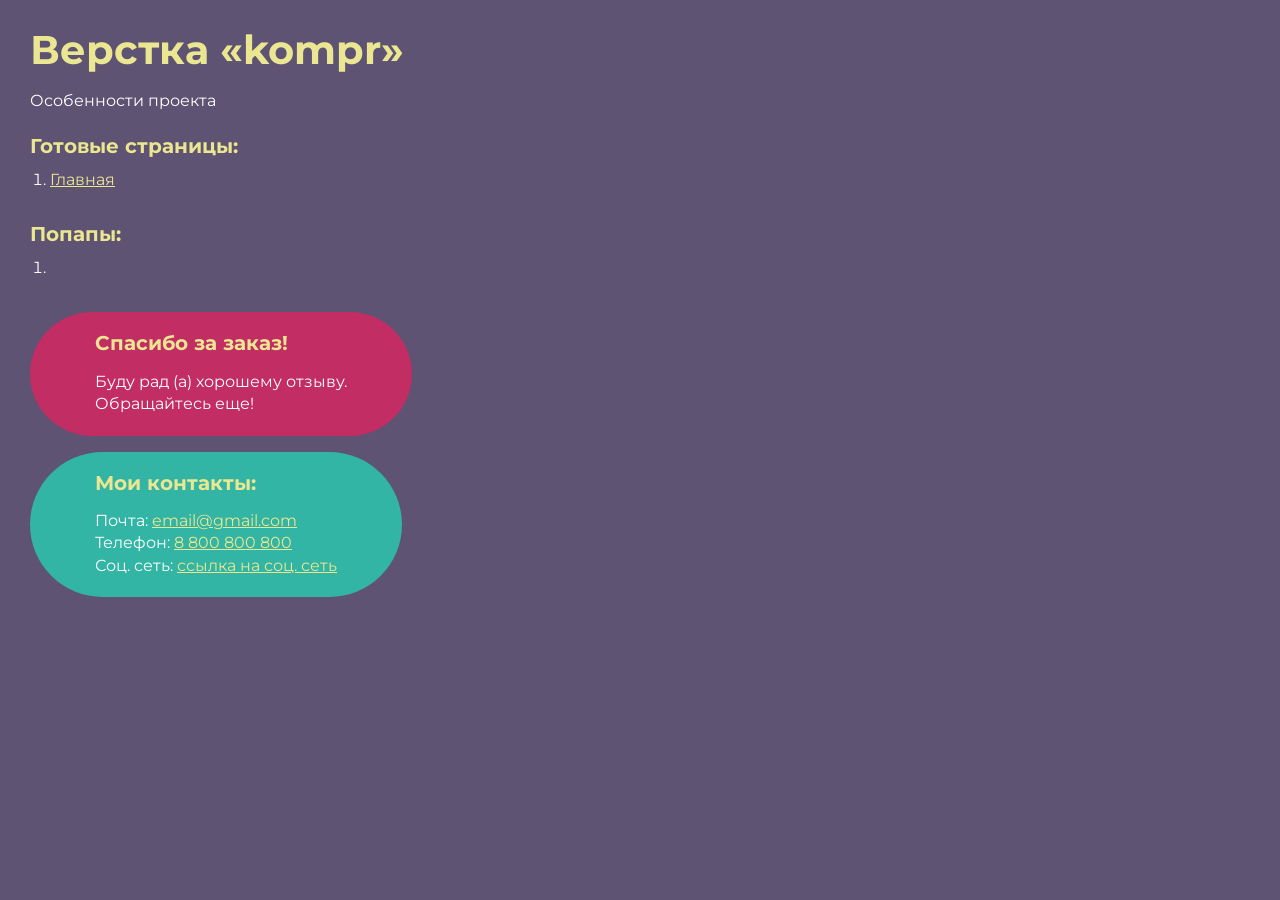
==== commit 9f189994: "Add files via upload" ====
--- a/index.html
+++ b/index.html
@@ -1,1712 +1,179 @@
 <!DOCTYPE html>
-<html lang="ru">
+<html>
 
 <head>
-	<title>Главная</title>
 	<meta charset="UTF-8">
-	<meta name="format-detection" content="telephone=no">
-	<!-- <style>body{opacity: 0;}</style> -->
-	<link rel="stylesheet" href="css/style.min.css?_v=20240221191228">
-	<link rel="shortcut icon" href="favicon.ico">
-	<!-- <meta name="robots" content="noindex, nofollow"> -->
 	<meta name="viewport" content="width=device-width, initial-scale=1.0">
+	<title>Верстка «kompr»</title>
 </head>
 
-<body class="home">
-	<div class="wrapper">
-		<header class="header">
-			<div class="header__top top-header">
-				<div class="header__container">
-					<div class="top-header__top">
-						<div class="top-header__row-top">
-							<a href="#" class="top-header__logo logo">
-								<img src="img/logo.svg" alt="logo">
-							</a>
-							<div class="top-header__content">
-								<div class="top-header__info info-header">
-									<div class="info-header__row">
-										<div data-popup="region" class="info-header__item _icon-geo">
-											<span>Москва</span>
-										</div>
-										<a href="mailto:tozakaz+1077437@kompr.ru" class="info-header__item _email _icon-email">
-											<span>tozakaz+1077437@kompr.ru</span>
-										</a>
-										<a href="tel:+74951914852" class="info-header__item _tel _icon-tel">
-											<span>+7 (495) 191-48-52</span>
-										</a>
-										<a href="tel:+74951914852" class="info-header__item _tel _icon-tel">
-											<span>+7 (495) 191-48-52</span>
-										</a>
-										<div class="info-header__item _clock _icon-clock">
-											<span>пн-пт c 8:00 до 19:00</span>
-										</div>
-										<div class="info-header__item social">
-											<div class="social__row">
-												<a href="#" class="social__item">
-													<img src="img/icons/yt.svg" alt="icon">
-												</a>
-												<a href="#" class="social__item">
-													<img src="img/icons/vk.svg" alt="icon">
-												</a>
-												<a href="#" class="social__item">
-													<img src="img/icons/tg.svg" alt="icon">
-												</a>
-												<a href="#" class="social__item">
-													<img src="img/icons/wh.svg" alt="icon">
-												</a>
-											</div>
-										</div>
-									</div>
-								</div>
-							</div>
-						</div>
-					</div>
-					<div class="top-header__bottom">
-						<div class="top-header__row-bottom">
-							<div class="top-header__text">
-								<p>Надёжный поставщик промышленных компрессоров с 1997 года</p>
-							</div>
-							<div class="top-header__menu menu-top">
-								<nav class="menu-top__body">
-									<ul class="menu-top__list">
-										<li class="menu-top__item">
-											<a href="" class="menu-top__link">Отзывы</a>
-										</li>
-										<li class="menu-top__item">
-											<a href="" class="menu-top__link">Сертификаты</a>
-										</li>
-										<li class="menu-top__item">
-											<a href="" class="menu-top__link">Наши проекты</a>
-										</li>
-										<li class="menu-top__item">
-											<a href="" class="menu-top__link">Новости</a>
-										</li>
-										<li class="menu-top__item">
-											<a href="" class="menu-top__link">Блог</a>
-										</li>
-									</ul>
-								</nav>
-								<button data-popup="#order" class="menu-top__btn btn">Заказать звонок</button>
-							</div>
-
-						</div>
-					</div>
-				</div>
-			</div>
-			<div class="header__bottom bottom-header">
-				<div class="bottom-header__container">
-					<div class="bottom-header__row">
-						<div class="bottom-header bottom-menu">
-							<nav class="bottom-menu__body">
-								<ul class="bottom-menu__list">
-									<li class="bottom-menu__item _catalog _icon-triangle-arr">
-										Каталог
-										<!-- <a href="" class="bottom-menu__link">Каталог</a> -->
-									</li>
-									<li class="bottom-menu__item">
-										<a href="#" class="bottom-menu__link">Сервис</a>
-									</li>
-									<li class="bottom-menu__item">
-										<a href="#" class="bottom-menu__link">Доставка</a>
-									</li>
-									<li class="bottom-menu__item">
-										<a href="#" class="bottom-menu__link">Оплата</a>
-									</li>
-									<li class="bottom-menu__item">
-										<a href="#" class="bottom-menu__link">Гарантии</a>
-									</li>
-									<li class="bottom-menu__item">
-										<a href="#" class="bottom-menu__link">О компании</a>
-									</li>
-									<li class="bottom-menu__item">
-										<a href="#" class="bottom-menu__link">Контакты</a>
-									</li>
-								</ul>
-							</nav>
-						</div>
-						<div class="bottom-header__search _icon-search">
-							<input type="text" placeholder="Поиск" class="input">
-						</div>
-						<div class="bottom-header__buttons">
-							<a href="" class="bottom-header__icon _icon-cart"></a>
-							<a href="" class="bottom-header__icon _icon-like"></a>
-							<a href="" class="bottom-header__icon _icon-compare"></a>
-						</div>
-					</div>
-				</div>
-			</div>
-			<div class="header__catalog catalog-header">
-				<button class="catalog-header__cross cross"><img src="img/icons/cross.svg" alt="icon"></button>
-				<div class="catalog-header__container">
-					<div class="catalog-header__body">
-						<div class="catalog-header__gird">
-							<div class="catalog-header__block">
-								<div class="catalog-header__title">Компрессоры</div>
-								<ul class="catalog-header__list">
-									<li class="catalog-header__li _icon-triangle-arr">
-										<a href="" class="catalog-header__link">Винтовые</a>
-									</li>
-									<li class="catalog-header__li _icon-triangle-arr">
-										<a href="" class="catalog-header__link">Поршневые</a>
-									</li>
-									<li class="catalog-header__li _icon-triangle-arr">
-										<a href="" class="catalog-header__link">Передвижные</a>
-									</li>
-									<li class="catalog-header__li _icon-triangle-arr">
-										<a href="" class="catalog-header__link">Дизельные</a>
-									</li>
-									<li class="catalog-header__li _icon-triangle-arr">
-										<a href="" class="catalog-header__link">Электрические</a>
-									</li>
-									<li class="catalog-header__li _icon-triangle-arr">
-										<a href="" class="catalog-header__link">Масляные</a>
-									</li>
-									<li class="catalog-header__li _icon-triangle-arr">
-										<a href="" class="catalog-header__link">Высокого давления</a>
-									</li>
-								</ul>
-							</div>
-							<div class="catalog-header__block">
-								<div class="catalog-header__title">На складе</div>
-								<ul class="catalog-header__list">
-									<li class="catalog-header__li _icon-triangle-arr">
-										<a href="" class="catalog-header__link">Поршневые компрессоры на складе</a>
-									</li>
-									<li class="catalog-header__li _icon-triangle-arr">
-										<a href="" class="catalog-header__link">Запчасти для компрессоров</a>
-									</li>
-								</ul>
-							</div>
-							<div class="catalog-header__block">
-								<div class="catalog-header__title">Модульные станции (МКС)</div>
-								<ul class="catalog-header__list">
-									<li class="catalog-header__li _icon-triangle-arr">
-										<a href="" class="catalog-header__link">Блочные компрессорные станции</a>
-									</li>
-									<li class="catalog-header__li _icon-triangle-arr">
-										<a href="" class="catalog-header__link">Блочные азотные станции</a>
-									</li>
-									<li class="catalog-header__li _icon-triangle-arr">
-										<a href="" class="catalog-header__link">Блочные кислородные станции</a>
-									</li>
-								</ul>
-							</div>
-							<div class="catalog-header__block">
-								<div class="catalog-header__title">Запасные части</div>
-								<ul class="catalog-header__list">
-									<li class="catalog-header__li _icon-triangle-arr">
-										<a href="" class="catalog-header__link">Для винтового</a>
-									</li>
-									<li class="catalog-header__li _icon-triangle-arr">
-										<a href="" class="catalog-header__link">Для поршневого</a>
-									</li>
-									<li class="catalog-header__li _icon-triangle-arr">
-										<a href="" class="catalog-header__link">Для дизельного</a>
-									</li>
-									<li class="catalog-header__li _icon-triangle-arr">
-										<a href="" class="catalog-header__link">Наборы для ТО</a>
-									</li>
-									<li class="catalog-header__li _icon-triangle-arr">
-										<a href="" class="catalog-header__link">Компрессорные головки</a>
-									</li>
-								</ul>
-							</div>
-							<div class="catalog-header__block">
-								<div class="catalog-header__title">Пескоструйные аппараты</div>
-								<ul class="catalog-header__list">
-									<li class="catalog-header__li _icon-triangle-arr">
-										<a href="" class="catalog-header__link">Бежецкий завод (АСО)</a>
-									</li>
-									<li class="catalog-header__li _icon-triangle-arr">
-										<a href="" class="catalog-header__link">Великолукский завод (DSG)</a>
-									</li>
-								</ul>
-							</div>
-							<div class="catalog-header__block">
-								<div class="catalog-header__title">Бренды</div>
-								<ul class="catalog-header__list">
-									<li class="catalog-header__li _icon-triangle-arr">
-										<a href="" class="catalog-header__link">ABAC</a>
-									</li>
-									<li class="catalog-header__li _icon-triangle-arr">
-										<a href="" class="catalog-header__link">ALUP</a>
-									</li>
-									<li class="catalog-header__li _icon-triangle-arr">
-										<a href="" class="catalog-header__link">Atmos</a>
-									</li>
-									<li class="catalog-header__li _icon-triangle-arr">
-										<a href="" class="catalog-header__link">Ceccato</a>
-									</li>
-									<li class="catalog-header__li _icon-triangle-arr">
-										<a href="" class="catalog-header__link">Comprag</a>
-									</li>
-									<li class="catalog-header__li _icon-triangle-arr">
-										<a href="" class="catalog-header__link">ABAC</a>
-									</li>
-									<li class="catalog-header__li _icon-triangle-arr">
-										<a href="" class="catalog-header__link">ALUP</a>
-									</li>
-									<li class="catalog-header__li _icon-triangle-arr">
-										<a href="" class="catalog-header__link">Atmos</a>
-									</li>
-									<li class="catalog-header__li _icon-triangle-arr">
-										<a href="" class="catalog-header__link">Ceccato</a>
-									</li>
-									<li class="catalog-header__li _icon-triangle-arr">
-										<a href="" class="catalog-header__link">Comprag</a>
-									</li>
-								</ul>
-							</div>
-						</div>
-					</div>
-				</div>
-			</div>
-			<div class="header__company catalog-header">
-				<button class="catalog-header__cross cross"><img src="img/icons/cross.svg" alt="icon"></button>
-				<div class="catalog-header__container">
-					<div class="catalog-header__body">
-						<div class="catalog-header__gird">
-							<div class="catalog-header__block">
-								<div class="catalog-header__title">Компрессоры</div>
-								<ul class="catalog-header__list">
-									<li class="catalog-header__li _icon-triangle-arr">
-										<a href="" class="catalog-header__link">Винтовые</a>
-									</li>
-									<li class="catalog-header__li _icon-triangle-arr">
-										<a href="" class="catalog-header__link">Поршневые</a>
-									</li>
-									<li class="catalog-header__li _icon-triangle-arr">
-										<a href="" class="catalog-header__link">Передвижные</a>
-									</li>
-									<li class="catalog-header__li _icon-triangle-arr">
-										<a href="" class="catalog-header__link">Дизельные</a>
-									</li>
-									<li class="catalog-header__li _icon-triangle-arr">
-										<a href="" class="catalog-header__link">Электрические</a>
-									</li>
-									<li class="catalog-header__li _icon-triangle-arr">
-										<a href="" class="catalog-header__link">Масляные</a>
-									</li>
-									<li class="catalog-header__li _icon-triangle-arr">
-										<a href="" class="catalog-header__link">Высокого давления</a>
-									</li>
-								</ul>
-							</div>
-						</div>
-					</div>
-				</div>
-			</div>
-			<div class="header__menu-mobile mobile-menu">
-				<div class="mobile-menu__row">
-					<button class="mobile-menu__item _company">
-						<span class="mobile-menu__icon _icon-burger"></span>
-						<span class="mobile-menu__text">Компания</span>
-					</button>
-					<button class="mobile-menu__item _catalog">
-						<span class="mobile-menu__icon _icon-catalog"></span>
-						<span class="mobile-menu__text">Каталог</span>
-					</button>
-					<button class="mobile-menu__item">
-						<span class="mobile-menu__icon _icon-cart"></span>
-						<span class="mobile-menu__text">Корзина</span>
-					</button>
-					<button class="mobile-menu__item">
-						<span class="mobile-menu__icon _icon-like"></span>
-						<span class="mobile-menu__text">Избранное</span>
-					</button>
-					<button class="mobile-menu__item">
-						<span class="mobile-menu__icon _icon-compare"></span>
-						<span class="mobile-menu__text">Сравнение</span>
-					</button>
-					<button class="mobile-menu__item">
-						<span class="mobile-menu__icon _icon-tel"></span>
-						<span class="mobile-menu__text">Контакты</span>
-					</button>
-				</div>
-			</div>
-		</header>
-		<div class="wrapper__row">
-			<aside class="page__sidebar sidebar">
-				<div class="sidebar__body">
-					<div class="sidebar__block widget">
-						<h3 class="widget__title widget-title">Компрессоры</h3>
-						<ul class="widget__list">
-							<li class="widget__li">
-								<a href="" class="widget__link">Винтовые компрессоры</a>
-							</li>
-							<li class="widget__li">
-								<a href="" class="widget__link">Поршневые компрессоры</a>
-							</li>
-							<li class="widget__li">
-								<a href="" class="widget__link">Передвижные компрессоры</a>
-							</li>
-							<li class="widget__li">
-								<a href="" class="widget__link">Дизельные компрессоры</a>
-							</li>
-							<li class="widget__li">
-								<a href="" class="widget__link">Электрические компрессоры</a>
-							</li>
-							<li class="widget__li">
-								<a href="" class="widget__link">Безмасляные компрессоры</a>
-							</li>
-							<li class="widget__li">
-								<a href="" class="widget__link">Высокого давления</a>
-							</li>
-						</ul>
-					</div>
-					<div class="sidebar__block widget">
-						<h3 class="widget__title widget-title">Компрессоры</h3>
-						<ul class="widget__list">
-							<li class="widget__li">
-								<a href="" class="widget__link">Винтовые компрессоры</a>
-							</li>
-							<li class="widget__li">
-								<a href="" class="widget__link">Поршневые компрессоры</a>
-							</li>
-							<li class="widget__li">
-								<a href="" class="widget__link">Передвижные компрессоры</a>
-							</li>
-							<li class="widget__li">
-								<a href="" class="widget__link">Дизельные компрессоры</a>
-							</li>
-							<li class="widget__li">
-								<a href="" class="widget__link">Электрические компрессоры</a>
-							</li>
-							<li class="widget__li">
-								<a href="" class="widget__link">Безмасляные компрессоры</a>
-							</li>
-							<li class="widget__li">
-								<a href="" class="widget__link">Высокого давления</a>
-							</li>
-						</ul>
-					</div>
-					<div class="sidebar__block widget">
-						<h3 class="widget__title widget-title">Компрессоры</h3>
-						<ul class="widget__list">
-							<li class="widget__li">
-								<a href="" class="widget__link">Винтовые компрессоры</a>
-							</li>
-							<li class="widget__li">
-								<a href="" class="widget__link">Поршневые компрессоры</a>
-							</li>
-							<li class="widget__li">
-								<a href="" class="widget__link">Передвижные компрессоры</a>
-							</li>
-							<li class="widget__li">
-								<a href="" class="widget__link">Дизельные компрессоры</a>
-							</li>
-							<li class="widget__li">
-								<a href="" class="widget__link">Электрические компрессоры</a>
-							</li>
-							<li class="widget__li">
-								<a href="" class="widget__link">Безмасляные компрессоры</a>
-							</li>
-							<li class="widget__li">
-								<a href="" class="widget__link">Высокого давления</a>
-							</li>
-						</ul>
-					</div>
-					<div class="sidebar__block widget">
-						<h3 class="widget__title widget-title">Компрессоры</h3>
-						<div class="widget__slider swiper">
-							<div class="widget__wrapper swiper-wrapper">
-								<div class="widget__slide swiper-slide">
-									<picture><source srcset="img/sidebar/image-01.webp" type="image/webp"><img src="img/sidebar/image-01.jpeg" alt="image"></picture>
-									<p>Благодарность от ЗАО “Буран-М”</p>
-								</div>
-								<div class="widget__slide swiper-slide">
-									<picture><source srcset="img/sidebar/image-01.webp" type="image/webp"><img src="img/sidebar/image-01.jpeg" alt="image"></picture>
-									<p>Благодарность от ЗАО “Буран-М”</p>
-								</div>
-								<div class="widget__slide swiper-slide">
-									<picture><source srcset="img/sidebar/image-01.webp" type="image/webp"><img src="img/sidebar/image-01.jpeg" alt="image"></picture>
-									<p>Благодарность от ЗАО “Буран-М”</p>
-								</div>
-								<div class="widget__slide swiper-slide">
-									<picture><source srcset="img/sidebar/image-01.webp" type="image/webp"><img src="img/sidebar/image-01.jpeg" alt="image"></picture>
-									<p>Благодарность от ЗАО “Буран-М”</p>
-								</div>
-								<div class="widget__slide swiper-slide">
-									<picture><source srcset="img/sidebar/image-01.webp" type="image/webp"><img src="img/sidebar/image-01.jpeg" alt="image"></picture>
-									<p>Благодарность от ЗАО “Буран-М”</p>
-								</div>
-							</div>
-							<div class="widget__pagination-row pagination-row">
-								<button class="pagination-row__arr pagination-row__arr_prev _icon-triangle-arr"></button>
-								<div class="pagination-row__pagination pagination"></div>
-								<button class="pagination-row__arr pagination-row__arr_next _icon-triangle-arr"></button>
-							</div>
-							<a href="" class="widget__btn btn">Все отзывы</a>
-						</div>
-					</div>
-				</div>
-			</aside>
-			<main class="page">
-				<section class="page__main-section main-section">
-					<div class="main-section__slider swiper">
-						<div class="main-section__wrapper swiper-wrapper">
-							<div class="main-section__slide swiper-slide">
-								<div class="main-section__image-ibg">
-									<picture><source srcset="img/main-section/image-01.webp" type="image/webp"><img src="img/main-section/image-01.jpg" alt=""></picture>
-								</div>
-								<div class="main-section__body">
-									<h1 class="main-section__title main-title">
-										<span>Высокая</span> эффективность
-									</h1>
-									<div class="main-section__text">
-										Выгодные условия и доступные цены на винтовые компрессоры от
-										ведущих мировых
-										производителей
-									</div>
-									<a href="" class="main-section__btn btn">Подробнее</a>
-								</div>
-							</div>
-							<div class="main-section__slide swiper-slide">
-								<div class="main-section__image-ibg">
-									<picture><source srcset="img/main-section/image-01.webp" type="image/webp"><img src="img/main-section/image-01.jpg" alt=""></picture>
-								</div>
-								<div class="main-section__body">
-									<h1 class="main-section__title main-title">
-										<span>Высокая</span> эффективность
-									</h1>
-									<div class="main-section__text">
-										Выгодные условия и доступные цены на винтовые компрессоры от
-										ведущих мировых
-										производителей
-									</div>
-									<a href="" class="main-section__btn btn">Подробнее</a>
-								</div>
-							</div>
-							<div class="main-section__slide swiper-slide">
-								<div class="main-section__image-ibg">
-									<picture><source srcset="img/main-section/image-01.webp" type="image/webp"><img src="img/main-section/image-01.jpg" alt=""></picture>
-								</div>
-								<div class="main-section__body">
-									<h1 class="main-section__title main-title">
-										<span>Высокая</span> эффективность
-									</h1>
-									<div class="main-section__text">
-										Выгодные условия и доступные цены на винтовые компрессоры от
-										ведущих мировых
-										производителей
-									</div>
-									<a href="" class="main-section__btn btn">Подробнее</a>
-								</div>
-							</div>
-						</div>
-						<div class="main-section__pagination-row pagination-row">
-							<button class="pagination-row__arr pagination-row__arr_prev _icon-triangle-arr"></button>
-							<div class="pagination-row__pagination pagination"></div>
-							<button class="pagination-row__arr pagination-row__arr_next _icon-triangle-arr"></button>
-						</div>
-					</div>
-				</section>
-				<section class="page__compressors compressors">
-					<h2 class="compressors__title title">Компрессоры</h2>
-					<div data-spollers class="filter-block">
-						<div class="filter-block__item">
-							<button type="button" data-spoller class="filter-block__click _spoller-active">Скрыть
-								фильтр</button>
-							<div class="filter-block__body">
-								<div data-tabs class="filter-block__tabs">
-									<nav data-tabs-titles class="filter-block__navigation">
-										<button type="button" class="filter-block__title _tab-active">Подобрать по
-											параметрам</button>
-										<button type="button" class="filter-block__title">Быстрый
-											подбор</button>
-									</nav>
-									<div data-tabs-body class="filter-block__content">
-										<form action="#" method="GET" class="filter-block__body filter-content">
-											<div class="filter-content__row">
-												<div class="filter-content__left">
-													<div class="filter-content__text">Производитель</div>
-													<div class="filter-content__chks">
-														<div class="checkbox">
-
-															<label class="checkbox__label">
-																<input class="checkbox__input" type="checkbox" value="1" name="form[]">
-																<span class="checkbox__text">Abac
-																	(232)</span></label>
-														</div>
-														<div class="checkbox">
-
-															<label class="checkbox__label">
-																<input class="checkbox__input" type="checkbox" value="1" name="form[]">
-																<span class="checkbox__text">Abac
-																	(232)</span></label>
-														</div>
-														<div class="checkbox">
-
-															<label class="checkbox__label">
-																<input class="checkbox__input" type="checkbox" value="1" name="form[]">
-																<span class="checkbox__text">Abac
-																	(232)</span></label>
-														</div>
-														<div class="checkbox">
-
-															<label class="checkbox__label">
-																<input class="checkbox__input" type="checkbox" value="1" name="form[]">
-																<span class="checkbox__text">Abac
-																	(232)</span></label>
-														</div>
-														<div class="checkbox">
-
-															<label class="checkbox__label">
-																<input class="checkbox__input" type="checkbox" value="1" name="form[]">
-																<span class="checkbox__text">Abac
-																	(232)</span></label>
-														</div>
-														<div class="checkbox">
-
-															<label class="checkbox__label">
-																<input class="checkbox__input" type="checkbox" value="1" name="form[]">
-																<span class="checkbox__text">Abac
-																	(232)</span></label>
-														</div>
-														<div class="checkbox">
-
-															<label class="checkbox__label">
-																<input class="checkbox__input" type="checkbox" value="1" name="form[]">
-																<span class="checkbox__text">Abac
-																	(232)</span></label>
-														</div>
-													</div>
-												</div>
-												<div class="filter-content__right">
-													<div class="filter-content__grid">
-														<div class="filter-content__item filter-content__item_mob">
-															<div class="filter-content__text">
-																Производитель</div>
-															<select name="form[]" class="form">
-																<option value="1" selected>Не важно
-																</option>
-																<option value="2">Пункт №2</option>
-																<option value="3">Пункт №3</option>
-																<option value="4">Пункт №4</option>
-															</select>
-														</div>
-														<div class="filter-content__item">
-															<div class="filter-content__text">Вид</div>
-															<select name="form[]" class="form">
-																<option value="1" selected>Не важно
-																</option>
-																<option value="2">Пункт №2</option>
-																<option value="3">Пункт №3</option>
-																<option value="4">Пункт №4</option>
-															</select>
-														</div>
-														<div class="filter-content__item">
-															<div class="filter-content__text">Осушитель
-															</div>
-															<select name="form[]" class="form">
-																<option value="1" selected>Не важно
-																</option>
-																<option value="2">Пункт №2</option>
-																<option value="3">Пункт №3</option>
-																<option value="4">Пункт №4</option>
-															</select>
-														</div>
-														<div class="filter-content__item">
-															<div class="filter-content__text">Частотный
-																привод</div>
-															<select name="form[]" class="form">
-																<option value="1" selected>Не важно
-																</option>
-																<option value="2">Пункт №2</option>
-																<option value="3">Пункт №3</option>
-																<option value="4">Пункт №4</option>
-															</select>
-														</div>
-														<div class="filter-content__item">
-															<div class="filter-content__text">Серия</div>
-															<select name="form[]" class="form">
-																<option value="1" selected>Не важно
-																</option>
-																<option value="2">Пункт №2</option>
-																<option value="3">Пункт №3</option>
-																<option value="4">Пункт №4</option>
-															</select>
-														</div>
-														<div class="filter-content__item">
-															<div class="filter-content__text">Привод
-															</div>
-															<select name="form[]" class="form">
-																<option value="1" selected>Не важно
-																</option>
-																<option value="2">Пункт №2</option>
-																<option value="3">Пункт №3</option>
-																<option value="4">Пункт №4</option>
-															</select>
-														</div>
-														<div class="filter-content__item filter-content__item_big">
-															<div class="filter-content__text">Страна
-															</div>
-															<select name="form[]" class="form">
-																<option value="1" selected>Не важно
-																</option>
-																<option value="2">Пункт №2</option>
-																<option value="3">Пункт №3</option>
-																<option value="4">Пункт №4</option>
-															</select>
-														</div>
-														<div class="filter-content__item filter-content__item_range">
-															<div class="filter-content__text">Цена</div>
-															<div class="filter-content__row-input">
-																<span>от</span>
-																<input data-range-from="1000" type="number">
-																<span>до</span>
-																<input value="5000" data-range-to="10000" type="number">
-															</div>
-															<div class="filter-content__range range">
-															</div>
-														</div>
-														<div class="filter-content__item filter-content__item_range">
-															<div class="filter-content__text">Объём</div>
-															<div class="filter-content__row-input">
-																<span>от</span>
-																<input data-range-from="10000" type="number">
-																<span>до</span>
-																<input data-range-to="1000000" type="number">
-															</div>
-															<div class="filter-content__range range">
-															</div>
-														</div>
-														<div class="filter-content__item filter-content__item_range">
-															<div class="filter-content__text">
-																Производительность</div>
-															<div class="filter-content__row-input">
-																<span>от</span>
-																<input data-range-from="10000" type="number">
-																<span>до</span>
-																<input data-range-to="1000000" type="number">
-															</div>
-															<div class="filter-content__range range">
-															</div>
-														</div>
-														<div class="filter-content__item filter-content__item_range">
-															<div class="filter-content__text">Мощность
-															</div>
-															<div class="filter-content__row-input">
-																<span>от</span>
-																<input data-range-from="10000" type="number">
-																<span>до</span>
-																<input data-range-to="1000000" type="number">
-															</div>
-															<div class="filter-content__range range">
-															</div>
-														</div>
-														<div class="filter-content__item filter-content__item_btn">
-															<button type="button" class="filter-content__reset">Сбросить
-																все</button>
-															<button type="submit" class="filter-content__btn btn">Подобрать</button>
-														</div>
-													</div>
-												</div>
-											</div>
-										</form>
-										<form action="#" method="GET" class="filter-block__body filter-content">
-											<div class="filter-content__item-mini">
-												<div class="filtel-content__text">По назначению</div>
-												<div class="filter-content__slider swiper">
-													<div class="filter-content__wrapper swiper-wrapper">
-														<div class="filter-content__slide swiper-slide">
-															<input type="checkbox" value="Для лазерной резки">
-															<label class="filter-content__radio">
-																Для лазерной резки
-
-															</label>
-														</div>
-														<div class="filter-content__slide swiper-slide">
-															<input type="checkbox" value="Для лазерной резки">
-															<label class="filter-content__radio">
-																Для лазерной резки
-
-															</label>
-														</div>
-														<div class="filter-content__slide swiper-slide">
-															<input type="checkbox" value="Для лазерной резки">
-															<label class="filter-content__radio">
-																Для лазерной резки
-
-															</label>
-														</div>
-														<div class="filter-content__slide swiper-slide">
-															<input type="checkbox" value="Для лазерной резки">
-															<label class="filter-content__radio">
-																Для лазерной резки
-
-															</label>
-														</div>
-														<div class="filter-content__slide swiper-slide">
-															<input type="checkbox" value="Для лазерной резки">
-															<label class="filter-content__radio">
-																Для лазерной резки
-
-															</label>
-														</div>
-														<div class="filter-content__slide swiper-slide">
-															<input type="checkbox" value="Для лазерной резки">
-															<label class="filter-content__radio">
-																Для лазерной резки
-
-															</label>
-														</div>
-														<div class="filter-content__slide swiper-slide">
-															<input type="checkbox" value="Для лазерной резки">
-															<label class="filter-content__radio">
-																Для лазерной резки
-
-															</label>
-														</div>
-														<div class="filter-content__slide swiper-slide">
-															<input type="checkbox" value="Для лазерной резки">
-															<label class="filter-content__radio">
-																Для лазерной резки
-
-															</label>
-														</div>
-													</div>
-												</div>
-											</div>
-											<div class="filter-content__item-mini">
-												<div class="filtel-content__text">По назначению</div>
-												<div class="filter-content__slider swiper">
-													<div class="filter-content__wrapper swiper-wrapper">
-														<div class="filter-content__slide swiper-slide">
-															<input type="checkbox" value="Для лазерной резки">
-															<label class="filter-content__radio">
-																Для лазерной резки
-
-															</label>
-														</div>
-														<div class="filter-content__slide swiper-slide">
-															<input type="checkbox" value="Для лазерной резки">
-															<label class="filter-content__radio">
-																Для лазерной резки
-
-															</label>
-														</div>
-														<div class="filter-content__slide swiper-slide">
-															<input type="checkbox" value="Для лазерной резки">
-															<label class="filter-content__radio">
-																Для лазерной резки
-
-															</label>
-														</div>
-														<div class="filter-content__slide swiper-slide">
-															<input type="checkbox" value="Для лазерной резки">
-															<label class="filter-content__radio">
-																Для лазерной резки
-
-															</label>
-														</div>
-														<div class="filter-content__slide swiper-slide">
-															<input type="checkbox" value="Для лазерной резки">
-															<label class="filter-content__radio">
-																Для лазерной резки
-
-															</label>
-														</div>
-														<div class="filter-content__slide swiper-slide">
-															<input type="checkbox" value="Для лазерной резки">
-															<label class="filter-content__radio">
-																Для лазерной резки
-
-															</label>
-														</div>
-														<div class="filter-content__slide swiper-slide">
-															<input type="checkbox" value="Для лазерной резки">
-															<label class="filter-content__radio">
-																Для лазерной резки
-
-															</label>
-														</div>
-														<div class="filter-content__slide swiper-slide">
-															<input type="checkbox" value="Для лазерной резки">
-															<label class="filter-content__radio">
-																Для лазерной резки
-
-															</label>
-														</div>
-													</div>
-												</div>
-											</div>
-											<div class="filter-content__item-mini">
-												<div class="filtel-content__text">По назначению</div>
-												<div class="filter-content__slider swiper">
-													<div class="filter-content__wrapper swiper-wrapper">
-														<div class="filter-content__slide swiper-slide">
-															<input type="checkbox" value="Для лазерной резки">
-															<label class="filter-content__radio">
-																Для лазерной резки
-
-															</label>
-														</div>
-														<div class="filter-content__slide swiper-slide">
-															<input type="checkbox" value="Для лазерной резки">
-															<label class="filter-content__radio">
-																Для лазерной резки
-
-															</label>
-														</div>
-														<div class="filter-content__slide swiper-slide">
-															<input type="checkbox" value="Для лазерной резки">
-															<label class="filter-content__radio">
-																Для лазерной резки
-
-															</label>
-														</div>
-														<div class="filter-content__slide swiper-slide">
-															<input type="checkbox" value="Для лазерной резки">
-															<label class="filter-content__radio">
-																Для лазерной резки
-
-															</label>
-														</div>
-														<div class="filter-content__slide swiper-slide">
-															<input type="checkbox" value="Для лазерной резки">
-															<label class="filter-content__radio">
-																Для лазерной резки
-
-															</label>
-														</div>
-														<div class="filter-content__slide swiper-slide">
-															<input type="checkbox" value="Для лазерной резки">
-															<label class="filter-content__radio">
-																Для лазерной резки
-
-															</label>
-														</div>
-														<div class="filter-content__slide swiper-slide">
-															<input type="checkbox" value="Для лазерной резки">
-															<label class="filter-content__radio">
-																Для лазерной резки
-
-															</label>
-														</div>
-														<div class="filter-content__slide swiper-slide">
-															<input type="checkbox" value="Для лазерной резки">
-															<label class="filter-content__radio">
-																Для лазерной резки
-
-															</label>
-														</div>
-													</div>
-												</div>
-											</div>
-											<div data-spollers class="filter-content__more">
-												<div>
-													<button type="button" data-spoller class="filter-content__more-btn">Показать
-														ещё</button>
-													<div class="filter-content__more-content">
-														<div class="filter-content__item-mini">
-															<div class="filtel-content__text">По
-																назначению</div>
-															<div class="filter-content__slider swiper">
-																<div class="filter-content__wrapper swiper-wrapper">
-																	<div class="filter-content__slide swiper-slide">
-																		<input type="checkbox" value="Для лазерной резки">
-																		<label class="filter-content__radio">
-																			Для лазерной резки
-
-																		</label>
-																	</div>
-																	<div class="filter-content__slide swiper-slide">
-																		<input type="checkbox" value="Для лазерной резки">
-																		<label class="filter-content__radio">
-																			Для лазерной резки
-
-																		</label>
-																	</div>
-																	<div class="filter-content__slide swiper-slide">
-																		<input type="checkbox" value="Для лазерной резки">
-																		<label class="filter-content__radio">
-																			Для лазерной резки
-
-																		</label>
-																	</div>
-																	<div class="filter-content__slide swiper-slide">
-																		<input type="checkbox" value="Для лазерной резки">
-																		<label class="filter-content__radio">
-																			Для лазерной резки
-
-																		</label>
-																	</div>
-																	<div class="filter-content__slide swiper-slide">
-																		<input type="checkbox" value="Для лазерной резки">
-																		<label class="filter-content__radio">
-																			Для лазерной резки
-
-																		</label>
-																	</div>
-																	<div class="filter-content__slide swiper-slide">
-																		<input type="checkbox" value="Для лазерной резки">
-																		<label class="filter-content__radio">
-																			Для лазерной резки
-
-																		</label>
-																	</div>
-																	<div class="filter-content__slide swiper-slide">
-																		<input type="checkbox" value="Для лазерной резки">
-																		<label class="filter-content__radio">
-																			Для лазерной резки
-
-																		</label>
-																	</div>
-																	<div class="filter-content__slide swiper-slide">
-																		<input type="checkbox" value="Для лазерной резки">
-																		<label class="filter-content__radio">
-																			Для лазерной резки
-
-																		</label>
-																	</div>
-																</div>
-															</div>
-														</div>
-														<div class="filter-content__item-mini">
-															<div class="filtel-content__text">По
-																назначению</div>
-															<div class="filter-content__slider swiper">
-																<div class="filter-content__wrapper swiper-wrapper">
-																	<div class="filter-content__slide swiper-slide">
-																		<input type="checkbox" value="Для лазерной резки">
-																		<label class="filter-content__radio">
-																			Для лазерной резки
-
-																		</label>
-																	</div>
-																	<div class="filter-content__slide swiper-slide">
-																		<input type="checkbox" value="Для лазерной резки">
-																		<label class="filter-content__radio">
-																			Для лазерной резки
-
-																		</label>
-																	</div>
-																	<div class="filter-content__slide swiper-slide">
-																		<input type="checkbox" value="Для лазерной резки">
-																		<label class="filter-content__radio">
-																			Для лазерной резки
-
-																		</label>
-																	</div>
-																	<div class="filter-content__slide swiper-slide">
-																		<input type="checkbox" value="Для лазерной резки">
-																		<label class="filter-content__radio">
-																			Для лазерной резки
-
-																		</label>
-																	</div>
-																	<div class="filter-content__slide swiper-slide">
-																		<input type="checkbox" value="Для лазерной резки">
-																		<label class="filter-content__radio">
-																			Для лазерной резки
-
-																		</label>
-																	</div>
-																	<div class="filter-content__slide swiper-slide">
-																		<input type="checkbox" value="Для лазерной резки">
-																		<label class="filter-content__radio">
-																			Для лазерной резки
-
-																		</label>
-																	</div>
-																	<div class="filter-content__slide swiper-slide">
-																		<input type="checkbox" value="Для лазерной резки">
-																		<label class="filter-content__radio">
-																			Для лазерной резки
-
-																		</label>
-																	</div>
-																	<div class="filter-content__slide swiper-slide">
-																		<input type="checkbox" value="Для лазерной резки">
-																		<label class="filter-content__radio">
-																			Для лазерной резки
-
-																		</label>
-																	</div>
-																</div>
-															</div>
-														</div>
-
-													</div>
-													<div class="filter-content__btn-wrap"><button type="submit" class="filter-content__btn btn">Подобрать</button>
-													</div>
-												</div>
-											</div>
-										</form>
-									</div>
-								</div>
-							</div>
-						</div>
-					</div>
-				</section>
-				<section class="page__equipment equipment">
-					<h2 class="equipment__title title">Компрессорное оборудование</h2>
-					<div class="equipment__grid">
-						<div class="equipment__item">
-							<h3 class="equipment__subtitle title-avg">
-								Компрессоры
-							</h3>
-							<div class="equipment__link">Перейти в каталог</div>
-							<picture><source srcset="img/equipment/image-01.webp" type="image/webp"><img src="img/equipment/image-01.png" alt="image"></picture>
-						</div>
-						<div class="equipment__item">
-							<h3 class="equipment__subtitle title-avg">
-								Компрессоры
-							</h3>
-							<div class="equipment__link">Перейти в каталог</div>
-							<picture><source srcset="img/equipment/image-01.webp" type="image/webp"><img src="img/equipment/image-01.png" alt="image"></picture>
-						</div>
-						<div class="equipment__item">
-							<h3 class="equipment__subtitle title-avg">
-								Компрессоры
-							</h3>
-							<div class="equipment__link">Перейти в каталог</div>
-							<picture><source srcset="img/equipment/image-01.webp" type="image/webp"><img src="img/equipment/image-01.png" alt="image"></picture>
-						</div>
-						<div class="equipment__item">
-							<h3 class="equipment__subtitle title-avg">
-								Компрессоры
-							</h3>
-							<div class="equipment__link">Перейти в каталог</div>
-							<picture><source srcset="img/equipment/image-01.webp" type="image/webp"><img src="img/equipment/image-01.png" alt="image"></picture>
-						</div>
-						<div class="equipment__item">
-							<h3 class="equipment__subtitle title-avg">
-								Компрессоры
-							</h3>
-							<div class="equipment__link">Перейти в каталог</div>
-							<picture><source srcset="img/equipment/image-01.webp" type="image/webp"><img src="img/equipment/image-01.png" alt="image"></picture>
-						</div>
-						<div class="equipment__item">
-							<h3 class="equipment__subtitle title-avg">
-								Компрессоры
-							</h3>
-							<div class="equipment__link">Перейти в каталог</div>
-							<picture><source srcset="img/equipment/image-01.webp" type="image/webp"><img src="img/equipment/image-01.png" alt="image"></picture>
-						</div>
-						<div class="equipment__item">
-							<h3 class="equipment__subtitle title-avg">
-								Компрессоры
-							</h3>
-							<div class="equipment__link">Перейти в каталог</div>
-							<picture><source srcset="img/equipment/image-01.webp" type="image/webp"><img src="img/equipment/image-01.png" alt="image"></picture>
-						</div>
-						<div class="equipment__item">
-							<h3 class="equipment__subtitle title-avg">
-								Компрессоры
-							</h3>
-							<div class="equipment__link">Перейти в каталог</div>
-							<picture><source srcset="img/equipment/image-01.webp" type="image/webp"><img src="img/equipment/image-01.png" alt="image"></picture>
-						</div>
-						<div class="equipment__item">
-							<h3 class="equipment__subtitle title-avg">
-								Компрессоры
-							</h3>
-							<div class="equipment__link">Перейти в каталог</div>
-							<picture><source srcset="img/equipment/image-01.webp" type="image/webp"><img src="img/equipment/image-01.png" alt="image"></picture>
-						</div>
-					</div>
-				</section>
-				<section class="page__why why">
-					<h2 class="why__title title">Почему выбирают нас</h2>
-					<div class="why__row">
-						<div class="why__item">
-							<h4 class="why__subtitle">По ценам производителей</h4>
-							<div class="why__text">
-								Мы официальные дилеры более чем 15-и заводов-изготовителей компрессорной
-								техники. Благодаря этому мы можем предложить
-								Вам особо выгодные условия.
-							</div>
-							<div class="why__num">01</div>
-						</div>
-						<div class="why__item">
-							<h4 class="why__subtitle">Компрессоры в наличии</h4>
-							<div class="why__text">
-								Благодаря собственному складу готовы поставить Вам оборудование уже завтра.
-								Бесплатная доставка по Москве и до
-								транспортной компании.
-							</div>
-							<div class="why__num">02</div>
-						</div>
-						<div class="why__item">
-							<h4 class="why__subtitle">Гарантия 1,5 года</h4>
-							<div class="why__text">
-								Предоставим вам расширенную гарантию на более чем 150 моделей оборудования и
-								обеспечим сервисное обслуживание
-								сертифицированными специалистами.
-							</div>
-							<div class="why__num">03</div>
-						</div>
-					</div>
-				</section>
-				<section class="page__certificates certificates">
-					<h2 class="certificates__title title">Сертификаты</h2>
-					<div class="certificates__slider swiper">
-						<div class="certificates__wrapper swiper-wrapper">
-							<div class="certificates__slide certificate swiper-slide">
-								<div class="certificate__image">
-									<picture><source srcset="img/certificate/image-01.webp" type="image/webp"><img src="img/certificate/image-01.png" alt="certificate"></picture>
-								</div>
-								<div class="certificate__content">
-									<h4 class="certificate__title">ABAC</h4>
-									<div class="certificate__text">
-										Сертификат официального дилера
-									</div>
-								</div>
-							</div>
-							<div class="certificates__slide certificate swiper-slide">
-								<div class="certificate__image">
-									<picture><source srcset="img/certificate/image-01.webp" type="image/webp"><img src="img/certificate/image-01.png" alt="certificate"></picture>
-								</div>
-								<div class="certificate__content">
-									<h4 class="certificate__title">ABAC</h4>
-									<div class="certificate__text">
-										Сертификат официального дилера
-									</div>
-								</div>
-							</div>
-							<div class="certificates__slide certificate swiper-slide">
-								<div class="certificate__image">
-									<picture><source srcset="img/certificate/image-01.webp" type="image/webp"><img src="img/certificate/image-01.png" alt="certificate"></picture>
-								</div>
-								<div class="certificate__content">
-									<h4 class="certificate__title">ABAC</h4>
-									<div class="certificate__text">
-										Сертификат официального дилера
-									</div>
-								</div>
-							</div>
-							<div class="certificates__slide certificate swiper-slide">
-								<div class="certificate__image">
-									<picture><source srcset="img/certificate/image-01.webp" type="image/webp"><img src="img/certificate/image-01.png" alt="certificate"></picture>
-								</div>
-								<div class="certificate__content">
-									<h4 class="certificate__title">ABAC</h4>
-									<div class="certificate__text">
-										Сертификат официального дилера
-									</div>
-								</div>
-							</div>
-							<div class="certificates__slide certificate swiper-slide">
-								<div class="certificate__image">
-									<picture><source srcset="img/certificate/image-01.webp" type="image/webp"><img src="img/certificate/image-01.png" alt="certificate"></picture>
-								</div>
-								<div class="certificate__content">
-									<h4 class="certificate__title">ABAC</h4>
-									<div class="certificate__text">
-										Сертификат официального дилера
-									</div>
-								</div>
-							</div>
-							<div class="certificates__slide certificate swiper-slide">
-								<div class="certificate__image">
-									<picture><source srcset="img/certificate/image-01.webp" type="image/webp"><img src="img/certificate/image-01.png" alt="certificate"></picture>
-								</div>
-								<div class="certificate__content">
-									<h4 class="certificate__title">ABAC</h4>
-									<div class="certificate__text">
-										Сертификат официального дилера
-									</div>
-								</div>
-							</div>
-						</div>
-						<div class="certificates__pagination-row pagination-row">
-							<button class="pagination-row__arr pagination-row__arr_prev _icon-triangle-arr"></button>
-							<div class="pagination-row__pagination pagination"></div>
-							<button class="pagination-row__arr pagination-row__arr_next _icon-triangle-arr"></button>
-						</div>
-						<div class="certificates__btn-wrap"><a href="#" class="certificates__btn btn">Все
-								сертификаты</a></div>
-					</div>
-				</section>
-				<section class="page__clients clients">
-					<h2 class="clients__title title">Наши клиенты</h2>
-					<div class="clients__slider swiper">
-						<div class="clients__wrapper swiper-wrapper">
-							<div class="clients__slide swiper-slide">
-								<div class="clients__image">
-									<picture><source srcset="img/clients/image-01.webp" type="image/webp"><img src="img/clients/image-01.png" alt="image"></picture>
-								</div>
-								<h4 class="clients__subtitle">РУСАЛ</h4>
-							</div>
-							<div class="clients__slide swiper-slide">
-								<div class="clients__image">
-									<picture><source srcset="img/clients/image-01.webp" type="image/webp"><img src="img/clients/image-01.png" alt="image"></picture>
-								</div>
-								<h4 class="clients__subtitle">РУСАЛ</h4>
-							</div>
-							<div class="clients__slide swiper-slide">
-								<div class="clients__image">
-									<picture><source srcset="img/clients/image-01.webp" type="image/webp"><img src="img/clients/image-01.png" alt="image"></picture>
-								</div>
-								<h4 class="clients__subtitle">РУСАЛ</h4>
-							</div>
-							<div class="clients__slide swiper-slide">
-								<div class="clients__image">
-									<picture><source srcset="img/clients/image-01.webp" type="image/webp"><img src="img/clients/image-01.png" alt="image"></picture>
-								</div>
-								<h4 class="clients__subtitle">РУСАЛ</h4>
-							</div>
-							<div class="clients__slide swiper-slide">
-								<div class="clients__image">
-									<picture><source srcset="img/clients/image-01.webp" type="image/webp"><img src="img/clients/image-01.png" alt="image"></picture>
-								</div>
-								<h4 class="clients__subtitle">РУСАЛ</h4>
-							</div>
-							<div class="clients__slide swiper-slide">
-								<div class="clients__image">
-									<picture><source srcset="img/clients/image-01.webp" type="image/webp"><img src="img/clients/image-01.png" alt="image"></picture>
-								</div>
-								<h4 class="clients__subtitle">РУСАЛ</h4>
-							</div>
-						</div>
-						<div class="clients__pagination-row pagination-row">
-							<button class="pagination-row__arr pagination-row__arr_prev _icon-triangle-arr"></button>
-							<div class="pagination-row__pagination pagination"></div>
-							<button class="pagination-row__arr pagination-row__arr_next _icon-triangle-arr"></button>
-						</div>
-					</div>
-
-					<div class="clients__btn-wrap"><a href="#" class="clients__btn btn">Все клиенты</a></div>
-				</section>
-				<section class="page__proects proects">
-					<h2 class="proects__title title">Реализованные проекты</h2>
-					<div class="proects__slider swiper">
-						<div class="proects__wrapper swiper-wrapper">
-							<div class="proects__slide swiper-slide">
-								<div class="proects__image-ibg">
-									<picture><source srcset="img/proects/image-01.webp" type="image/webp"><img src="img/proects/image-01.jpeg" alt="image"></picture>
-								</div>
-								<div class="proects__content">
-									<h4 class="proects__subtitle">Компания по проведению буровых работ</h4>
-									<div class="proects__text">
-										Дизельный винтовой компрессор Doosan 21/215 был приобретен для
-										обеспечения буровой установки сжатым воздухом.
-									</div>
-									<a href="#" class="proects__link">Подробнее</a>
-								</div>
-
-							</div>
-							<div class="proects__slide swiper-slide">
-								<div class="proects__image-ibg">
-									<picture><source srcset="img/proects/image-01.webp" type="image/webp"><img src="img/proects/image-01.jpeg" alt="image"></picture>
-								</div>
-								<div class="proects__content">
-									<h4 class="proects__subtitle">Компания по проведению буровых работ</h4>
-									<div class="proects__text">
-										Дизельный винтовой компрессор Doosan 21/215 был приобретен для
-										обеспечения буровой установки сжатым
-										воздухом.
-									</div>
-									<a href="#" class="proects__link">Подробнее</a>
-								</div>
-
-							</div>
-							<div class="proects__slide swiper-slide">
-								<div class="proects__image-ibg">
-									<picture><source srcset="img/proects/image-01.webp" type="image/webp"><img src="img/proects/image-01.jpeg" alt="image"></picture>
-								</div>
-								<div class="proects__content">
-									<h4 class="proects__subtitle">Компания по проведению буровых работ</h4>
-									<div class="proects__text">
-										Дизельный винтовой компрессор Doosan 21/215 был приобретен для
-										обеспечения буровой установки сжатым
-										воздухом.
-									</div>
-									<a href="#" class="proects__link">Подробнее</a>
-								</div>
-
-							</div>
-							<div class="proects__slide swiper-slide">
-								<div class="proects__image-ibg">
-									<picture><source srcset="img/proects/image-01.webp" type="image/webp"><img src="img/proects/image-01.jpeg" alt="image"></picture>
-								</div>
-								<div class="proects__content">
-									<h4 class="proects__subtitle">Компания по проведению буровых работ</h4>
-									<div class="proects__text">
-										Дизельный винтовой компрессор Doosan 21/215 был приобретен для
-										обеспечения буровой установки сжатым
-										воздухом.
-									</div>
-									<a href="#" class="proects__link">Подробнее</a>
-								</div>
-
-							</div>
-							<div class="proects__slide swiper-slide">
-								<div class="proects__image-ibg">
-									<picture><source srcset="img/proects/image-01.webp" type="image/webp"><img src="img/proects/image-01.jpeg" alt="image"></picture>
-								</div>
-								<div class="proects__content">
-									<h4 class="proects__subtitle">Компания по проведению буровых работ</h4>
-									<div class="proects__text">
-										Дизельный винтовой компрессор Doosan 21/215 был приобретен для
-										обеспечения буровой установки сжатым
-										воздухом.
-									</div>
-									<a href="#" class="proects__link">Подробнее</a>
-								</div>
-
-							</div>
-
-						</div>
-						<div class="proects__pagination-row pagination-row">
-							<button class="pagination-row__arr pagination-row__arr_prev _icon-triangle-arr"></button>
-							<div class="pagination-row__pagination pagination"></div>
-							<button class="pagination-row__arr pagination-row__arr_next _icon-triangle-arr"></button>
-						</div>
-					</div>
-					<div class="proects__btn-wrap"><a href="#" class="proects__btn btn">Все проекты</a></div>
-				</section>
-				<section class="page__news-home home-news">
-					<h2 class="home-news__title title">Новости</h2>
-					<div class="home-news__slider swiper">
-						<div class="home-news__wrapper swiper-wrapper">
-							<a href="#" class="home-news__slide swiper-slide">
-								<h4 class="home-news__subtitle">Успешно сдан новый объект в Астраханской области
-								</h4>
-								<div class="home-news__text">
-									В нашу компанию часто обращаются за поиском комплексного решения под ключ.
-									Недавно мы успешно завершили очередной проект
-									по сдаче объекта в Астраханской области – для предприятия пищевой
-									промышленности мы разработали комплексное решение,
-									используя компрессоры турецкого бренда и контейнер собственного
-									производства.
-								</div>
-								<div class="home-news__date">18.09.2023</div>
-								<div class="home-news__link">Подробнее</div>
-							</a>
-							<a href="#" class="home-news__slide swiper-slide">
-								<h4 class="home-news__subtitle">Успешно сдан новый объект в Астраханской области
-								</h4>
-								<div class="home-news__text">
-									В нашу компанию часто обращаются за поиском комплексного решения под ключ.
-									Недавно мы успешно завершили
-									очередной проект
-									по сдаче объекта в Астраханской области – для предприятия пищевой
-									промышленности мы разработали комплексное
-									решение,
-									используя компрессоры турецкого бренда и контейнер собственного
-									производства.
-								</div>
-								<div class="home-news__date">18.09.2023</div>
-								<div class="home-news__link">Подробнее</div>
-							</a>
-							<a href="#" class="home-news__slide swiper-slide">
-								<h4 class="home-news__subtitle">Успешно сдан новый объект в Астраханской области
-								</h4>
-								<div class="home-news__text">
-									В нашу компанию часто обращаются за поиском комплексного решения под ключ.
-									Недавно мы успешно завершили
-									очередной проект
-									по сдаче объекта в Астраханской области – для предприятия пищевой
-									промышленности мы разработали комплексное
-									решение,
-									используя компрессоры турецкого бренда и контейнер собственного
-									производства.
-								</div>
-								<div class="home-news__date">18.09.2023</div>
-								<div class="home-news__link">Подробнее</div>
-							</a>
-							<a href="#" class="home-news__slide swiper-slide">
-								<h4 class="home-news__subtitle">Успешно сдан новый объект в Астраханской области
-								</h4>
-								<div class="home-news__text">
-									В нашу компанию часто обращаются за поиском комплексного решения под ключ.
-									Недавно мы успешно завершили
-									очередной проект
-									по сдаче объекта в Астраханской области – для предприятия пищевой
-									промышленности мы разработали комплексное
-									решение,
-									используя компрессоры турецкого бренда и контейнер собственного
-									производства.
-								</div>
-								<div class="home-news__date">18.09.2023</div>
-								<div class="home-news__link">Подробнее</div>
-							</a>
-							<a href="#" class="home-news__slide swiper-slide">
-								<h4 class="home-news__subtitle">Успешно сдан новый объект в Астраханской области
-								</h4>
-								<div class="home-news__text">
-									В нашу компанию часто обращаются за поиском комплексного решения под ключ.
-									Недавно мы успешно завершили
-									очередной проект
-									по сдаче объекта в Астраханской области – для предприятия пищевой
-									промышленности мы разработали комплексное
-									решение,
-									используя компрессоры турецкого бренда и контейнер собственного
-									производства.
-								</div>
-								<div class="home-news__date">18.09.2023</div>
-								<div class="home-news__link">Подробнее</div>
-							</a>
-							<a href="#" class="home-news__slide swiper-slide">
-								<h4 class="home-news__subtitle">Успешно сдан новый объект в Астраханской области
-								</h4>
-								<div class="home-news__text">
-									В нашу компанию часто обращаются за поиском комплексного решения под ключ.
-									Недавно мы успешно завершили
-									очередной проект
-									по сдаче объекта в Астраханской области – для предприятия пищевой
-									промышленности мы разработали комплексное
-									решение,
-									используя компрессоры турецкого бренда и контейнер собственного
-									производства.
-								</div>
-								<div class="home-news__date">18.09.2023</div>
-								<div class="home-news__link">Подробнее</div>
-							</a>
-						</div>
-						<div class="proects__pagination-row pagination-row">
-							<button class="pagination-row__arr pagination-row__arr_prev _icon-triangle-arr"></button>
-							<div class="pagination-row__pagination pagination"></div>
-							<button class="pagination-row__arr pagination-row__arr_next _icon-triangle-arr"></button>
-						</div>
-					</div>
-					<div class="home-news__btn-wrap"><a href="#" class="home-news__btn btn">Все проекты</a></div>
-				</section>
-				<section class="page__question-form form-question">
-					<h2 class="form-question__title title">Ответим на ваши вопросы</h2>
-					<div class="form-question__text">
-						Если у вас есть вопросы или необходима консультация по работе компрессорных станций -
-						отправьте нам сообщение и наши
-						специалисты свяжутся с вами в самое ближайшее время.
-					</div>
-					<form action="#" class="form-question__form">
-						<div class="form-question__grid">
-							<div class="form-question__input">
-								<input class="input" placeholder="Имя*" type="text">
-							</div>
-							<div class="form-question__input">
-								<input class="input input_tel" placeholder="Телефон*" type="tel">
-							</div>
-							<div class="form-question__input">
-								<input class="input" placeholder="Ваш вопрос*" type="text">
-							</div>
-						</div>
-						<div class="form-question__check">
-							<label><input type="checkbox"><span>Получать информацию о скидках, акциях и спецпредложениях.</span></label>
-						</div>
-						<div class="form-question__check">
-							<label><input type="checkbox"><span>Отправляя заявку, вы соглашаетесь с Политикой конфиденциальности</span></label>
-						</div>
-						<div class="form-question__btn-wrap"><button class="form-question__btn btn">Отправить вопрос</button></div>
-					</form>
-				</section>
-			</main>
+<body>
+	<div class="rootpage">
+		<h1>Верстка «kompr»</h1>
+		<div class="rootpage__info">
+			Особенности проекта
 		</div>
-
-		<footer class="footer">
-			<div class="footer__container">
-				<div class="footer__item-block top-footer">
-					<div class="top-footer__row">
-						<div class="top-footer__logo logo">
-							<img src="img/footer-logo.svg" alt="">
-						</div>
-						<div class="top-footer__menu menu-footer">
-							<nav class="menu-footer__body">
-								<ul class="menu-footer__list">
-									<li class="menu-footer__item">
-										<a href="" class="menu-footer__link">О компании</a>
-									</li>
-									<li class="menu-footer__item">
-										<a href="" class="menu-footer__link">Доставка</a>
-									</li>
-									<li class="menu-footer__item">
-										<a href="" class="menu-footer__link">Оплата</a>
-									</li>
-									<li class="menu-footer__item">
-										<a href="" class="menu-footer__link">Гарантии</a>
-									</li>
-									<li class="menu-footer__item">
-										<a href="" class="menu-footer__link">Наши проекты</a>
-									</li>
-									<li class="menu-footer__item">
-										<a href="" class="menu-footer__link">Блог</a>
-									</li>
-								</ul>
-							</nav>
-						</div>
-						<button data-popup="#order" class="top-footer__btn btn">Заказать звонок</button>
-					</div>
-				</div>
-				<div class="footer__item-block contacts-footer">
-					<div class="contacts-footer__row">
-						<div class="contacts-footer__block">
-							<div class="contacts-footer__title title-avg">Наши телефоны</div>
-							<a href="tel:+74951914852" class="contacts-footer__item _icon-tel">+7 (495) 191-48-52</a>
-							<a href="tel:+78002226159" class="contacts-footer__item _icon-tel">+7 (800) 222-61-59</a>
-						</div>
-						<div class="contacts-footer__block">
-							<div class="contacts-footer__title title-avg">Электронная почта</div>
-							<a href="email:+74951914852" class="contacts-footer__item _icon-email">tozakaz+1077437@kompr.ru</a>
-						</div>
-						<div class="contacts-footer__block">
-							<div class="contacts-footer__title title-avg">Адреса</div>
-							<div class="contacts-footer__item _icon-geo">
-								г. Москва, Дорожная ул., д. 60, корп. 4. (центральный офис)
-							</div>
-							<div class="contacts-footer__item _icon-geo">
-								г. Москва, Дорожная ул., д. 60, корп. 4. (центральный офис)
-							</div>
-							<div class="contacts-footer__item _icon-clock">
-								пн-пт c 8:00 до 19:00
-							</div>
-						</div>
-						<div class="contacts-footer__block">
-							<div class="contacts-footer__title title-avg">Мы в соц. сетях</div>
-							<div class="contacts-footer__social social">
-								<div class="social__row">
-									<a href="#" class="social__item">
-										<img src="img/icons/yt-footer.svg" alt="icon">
-									</a>
-									<a href="#" class="social__item">
-										<img src="img/icons/vk-footer.svg" alt="icon">
-									</a>
-									<a href="#" class="social__item">
-										<img src="img/icons/tg-footer.svg" alt="icon">
-									</a>
-									<a href="#" class="social__item">
-										<img src="img/icons/wh-footer.svg" alt="icon">
-									</a>
-								</div>
-							</div>
-						</div>
-					</div>
-				</div>
-				<div class="footer__item-block catalog-footer">
-					<div class="catalog-footer__row">
-						<div class="catalog-footer__item">
-							<div class="contacts-footer__title title-avg">Компрессоры</div>
-							<ul class="catalog-footer__list">
-								<li class="catalog-footer__item">
-									<a href="" class="catalog-footer__link">Винтовые</a>
-								</li>
-								<li class="catalog-footer__item">
-									<a href="" class="catalog-footer__link">Поршневые</a>
-								</li>
-								<li class="catalog-footer__item">
-									<a href="" class="catalog-footer__link">Передвижные</a>
-								</li>
-								<li class="catalog-footer__item">
-									<a href="" class="catalog-footer__link">Дизельные</a>
-								</li>
-								<li class="catalog-footer__item">
-									<a href="" class="catalog-footer__link">Электрические</a>
-								</li>
-								<li class="catalog-footer__item">
-									<a href="" class="catalog-footer__link">Безмасляные</a>
-								</li>
-								<li class="catalog-footer__item">
-									<a href="" class="catalog-footer__link">Высокого давления</a>
-								</li>
-							</ul>
-						</div>
-						<div class="catalog-footer__item">
-							<div class="contacts-footer__title title-avg">Компрессоры</div>
-							<ul class="catalog-footer__list">
-								<li class="catalog-footer__item">
-									<a href="" class="catalog-footer__link">Винтовые</a>
-								</li>
-								<li class="catalog-footer__item">
-									<a href="" class="catalog-footer__link">Поршневые</a>
-								</li>
-								<li class="catalog-footer__item">
-									<a href="" class="catalog-footer__link">Передвижные</a>
-								</li>
-								<li class="catalog-footer__item">
-									<a href="" class="catalog-footer__link">Дизельные</a>
-								</li>
-								<li class="catalog-footer__item">
-									<a href="" class="catalog-footer__link">Электрические</a>
-								</li>
-								<li class="catalog-footer__item">
-									<a href="" class="catalog-footer__link">Безмасляные</a>
-								</li>
-								<li class="catalog-footer__item">
-									<a href="" class="catalog-footer__link">Высокого давления</a>
-								</li>
-							</ul>
-						</div>
-						<div class="catalog-footer__item">
-							<div class="contacts-footer__title title-avg">Компрессоры</div>
-							<ul class="catalog-footer__list">
-								<li class="catalog-footer__item">
-									<a href="" class="catalog-footer__link">Винтовые</a>
-								</li>
-								<li class="catalog-footer__item">
-									<a href="" class="catalog-footer__link">Поршневые</a>
-								</li>
-								<li class="catalog-footer__item">
-									<a href="" class="catalog-footer__link">Передвижные</a>
-								</li>
-								<li class="catalog-footer__item">
-									<a href="" class="catalog-footer__link">Дизельные</a>
-								</li>
-								<li class="catalog-footer__item">
-									<a href="" class="catalog-footer__link">Электрические</a>
-								</li>
-								<li class="catalog-footer__item">
-									<a href="" class="catalog-footer__link">Безмасляные</a>
-								</li>
-								<li class="catalog-footer__item">
-									<a href="" class="catalog-footer__link">Высокого давления</a>
-								</li>
-							</ul>
-						</div>
-						<div class="catalog-footer__item">
-							<div class="contacts-footer__title title-avg">Бренды</div>
-							<ul class="catalog-footer__list">
-								<li class="catalog-footer__item">
-									<a href="" class="catalog-footer__link">Винтовые</a>
-								</li>
-								<li class="catalog-footer__item">
-									<a href="" class="catalog-footer__link">Поршневые</a>
-								</li>
-								<li class="catalog-footer__item">
-									<a href="" class="catalog-footer__link">Передвижные</a>
-								</li>
-								<li class="catalog-footer__item">
-									<a href="" class="catalog-footer__link">Дизельные</a>
-								</li>
-								<li class="catalog-footer__item">
-									<a href="" class="catalog-footer__link">Электрические</a>
-								</li>
-								<li class="catalog-footer__item">
-									<a href="" class="catalog-footer__link">Безмасляные</a>
-								</li>
-								<li class="catalog-footer__item">
-									<a href="" class="catalog-footer__link">Высокого давления</a>
-								</li>
-							</ul>
-						</div>
-					</div>
-				</div>
-				<div class="footer__item-block bottom-footer">
-					<div class="bottom-footer__copy">
-						© Copyright 2015-2024 Информационные материалы и цены, размещенные на сайте, носят ознакомительный характер и не
-						являются публичной офертой.
-					</div>
-					<a href="" class="bottom-footer__link">
-						Политика конфиденциальности
-					</a>
-				</div>
-			</div>
-		</footer>
-	</div>
-	<!-- 
-<div id="popup" aria-hidden="true" class="popup">
-	<div class="popup__wrapper">
-		<div class="popup__content">
-			<button data-close type="button" class="popup__close">Закрыть</button>
-			<div class="popup__text">
-			</div>
+		<h2>Готовые страницы:</h2>
+		<ol class="rootpage__list">
+			<li><a target="_blank" href="home.html">Главная</a></li>
+		</ol>
+		<h2>Попапы:</h2>
+		<ol class="rootpage__list">
+			<li><a target="_blank" href="home.html#"></a></li>
+		</ol>
+		<div class="rootpage__tnx">
+			<h2>Спасибо за заказ!</h2>
+			<p>Буду рад (а) хорошему отзыву.</p>
+			<p>Обращайтесь еще!</p>
+		</div>
+		<div class="rootpage__contacts">
+			<h2>Мои контакты:</h2>
+			<p>Почта: <a href="mailto:email@gmail.com">email@gmail.com</a></p>
+			<p>Телефон: <a href="tel:8800800800">8 800 800 800</a></p>
+			<p>Соц. сеть: <a href="">ссылка на соц. сеть</a></p>
 		</div>
 	</div>
-</div>
- -->
+</body>
+<style>
+	@charset "UTF-8";
+	@import url("https://fonts.googleapis.com/css?family=Montserrat:regular,700&display=swap");
 
-	<script src="js/app.min.js?_v=20240221191228"></script>
-</body>
+	*,
+	*::before,
+	*::after {
+		padding: 0px;
+		margin: 0px;
+		border: 0px;
+		box-sizing: border-box;
+	}
+
+	html,
+	body {
+		height: 100%;
+		margin: 0;
+		padding: 0;
+		min-width: 320px;
+		width: 100%;
+		color: #fff;
+		background-color: #5e5373;
+	}
+
+	body {
+		font-family: Montserrat;
+		font-size: 100%;
+		line-height: 1;
+		font-size: 1rem;
+	}
+
+	a {
+		text-decoration: underline;
+		color: #ebe691
+	}
+
+	a:visited {
+		text-decoration: underline;
+		color: #aaa768;
+	}
+
+	a:hover {
+		text-decoration: none;
+	}
+
+	ul li {
+		list-style: none;
+	}
+
+	img {
+		vertical-align: top;
+	}
+
+	.wrapper {
+		width: 100%;
+		min-height: 100%;
+		overflow: hidden;
+	}
+
+	.rootpage {
+		padding: 30px;
+		display: flex;
+		flex-direction: column;
+		align-items: flex-start;
+	}
+
+	@media (max-width: 767px) {
+		.rootpage {
+			padding: 30px 15px;
+		}
+	}
+
+	h1 {
+		color: #ebe691;
+		font-size: 2.5rem;
+		margin: 0px 0px 1.25rem 0px;
+	}
+
+	@media (max-width: 767px) {
+		h1 {
+			font-size: 1.85rem;
+			margin: 0px 0px 1.25rem 0px;
+		}
+	}
+
+	h2 {
+		color: #ebe691;
+		font-size: 1.25rem;
+		margin: 0px 0px 1rem 0px;
+	}
+
+	@media (max-width: 767px) {
+		h2 {
+			font-size: 1.125rem;
+			margin: 0px 0px 1rem 0px;
+		}
+	}
+
+	.rootpage__info {
+		line-height: 140%;
+		margin: 0px 0px 1.5rem 0px;
+	}
+
+	.rootpage__list {
+		margin: 0px 0px 2.25rem 1.25rem;
+	}
+
+	.rootpage__list li:not(:last-child) {
+		margin: 0px 0px 15px 0px;
+	}
+
+	.rootpage__contacts,
+	.rootpage__tnx {
+		border-radius: 200px;
+		padding: 20px 65px;
+		line-height: 140%;
+	}
+
+	@media (max-width: 767px) {
+
+		.rootpage__contacts,
+		.rootpage__tnx {
+			border-radius: 40px;
+			padding: 20px;
+		}
+	}
+
+	.rootpage__contacts {
+		background: #32b5a4;
+
+	}
+
+	.rootpage__contacts a {
+		color: #ebe691;
+	}
+
+	.rootpage__tnx {
+		background: #c22d63;
+		margin: 0px 0px 1rem 0px;
+	}
+</style>
 
 </html>
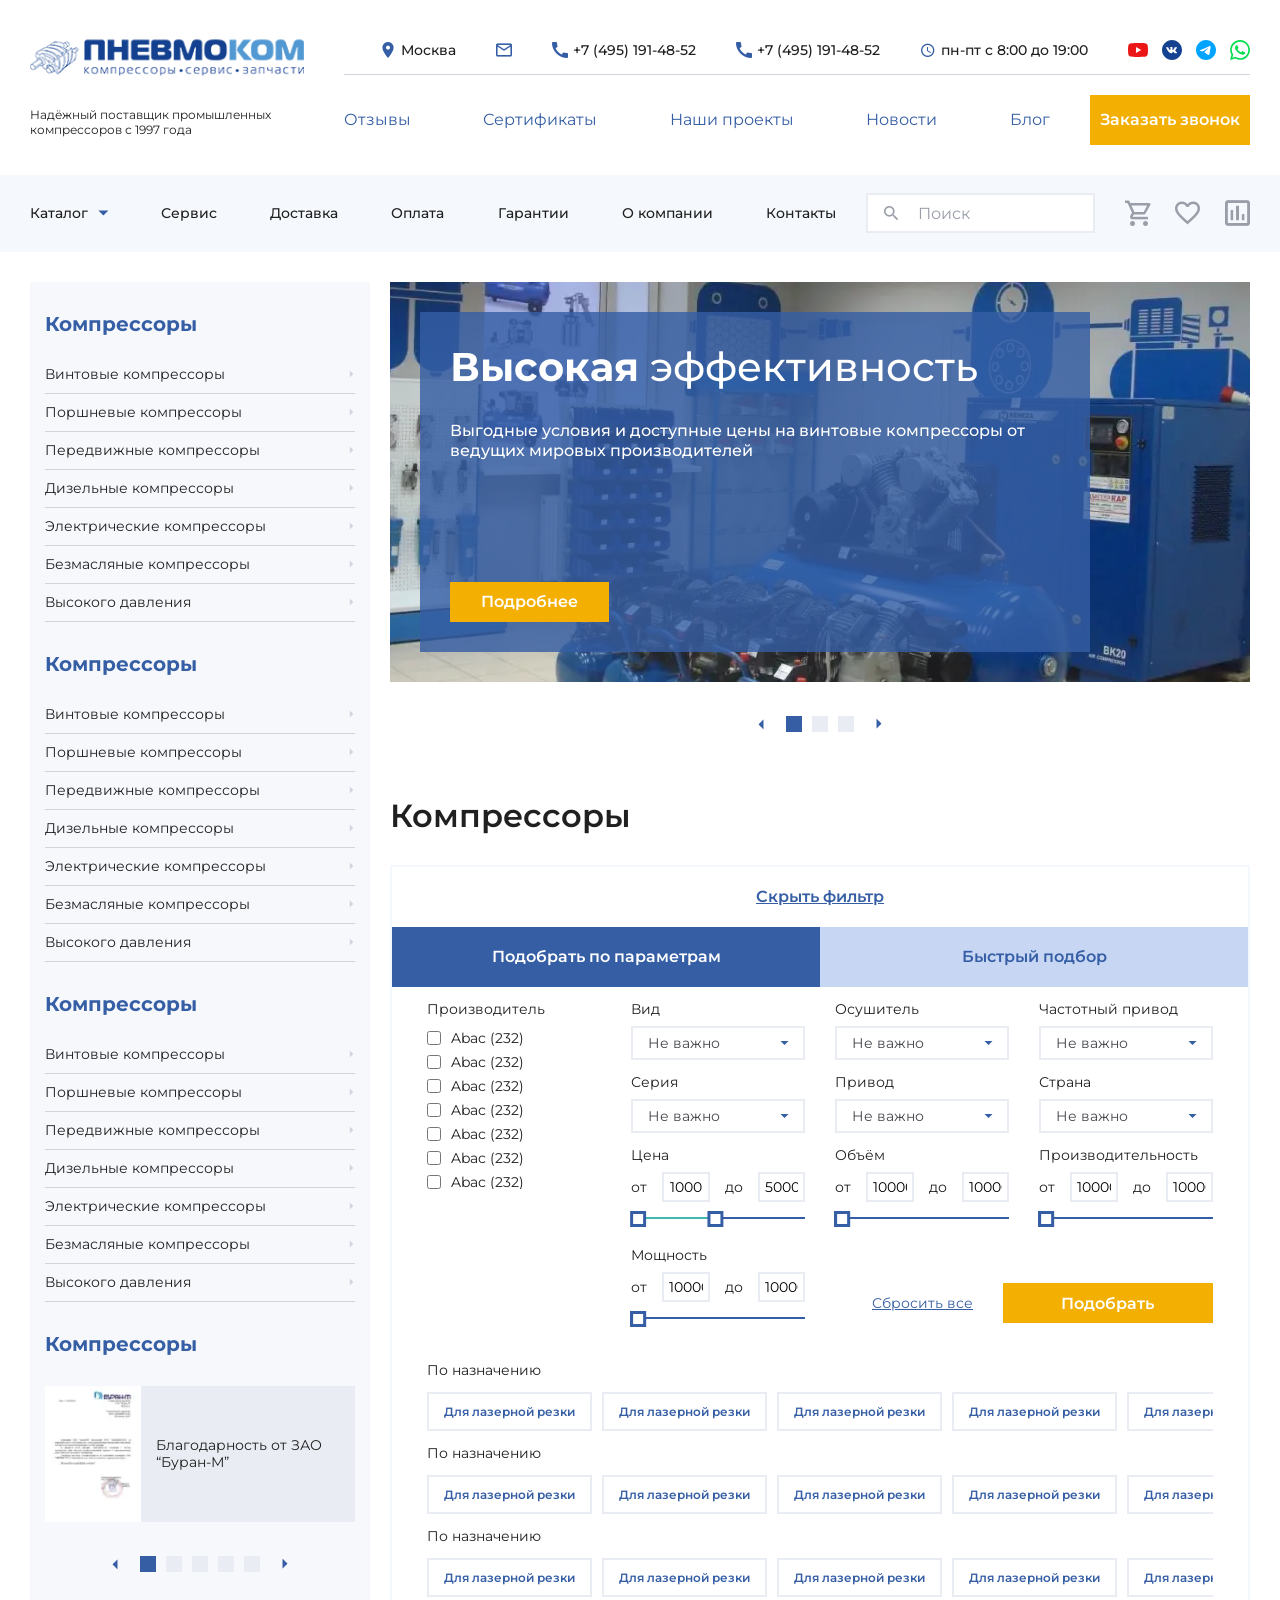
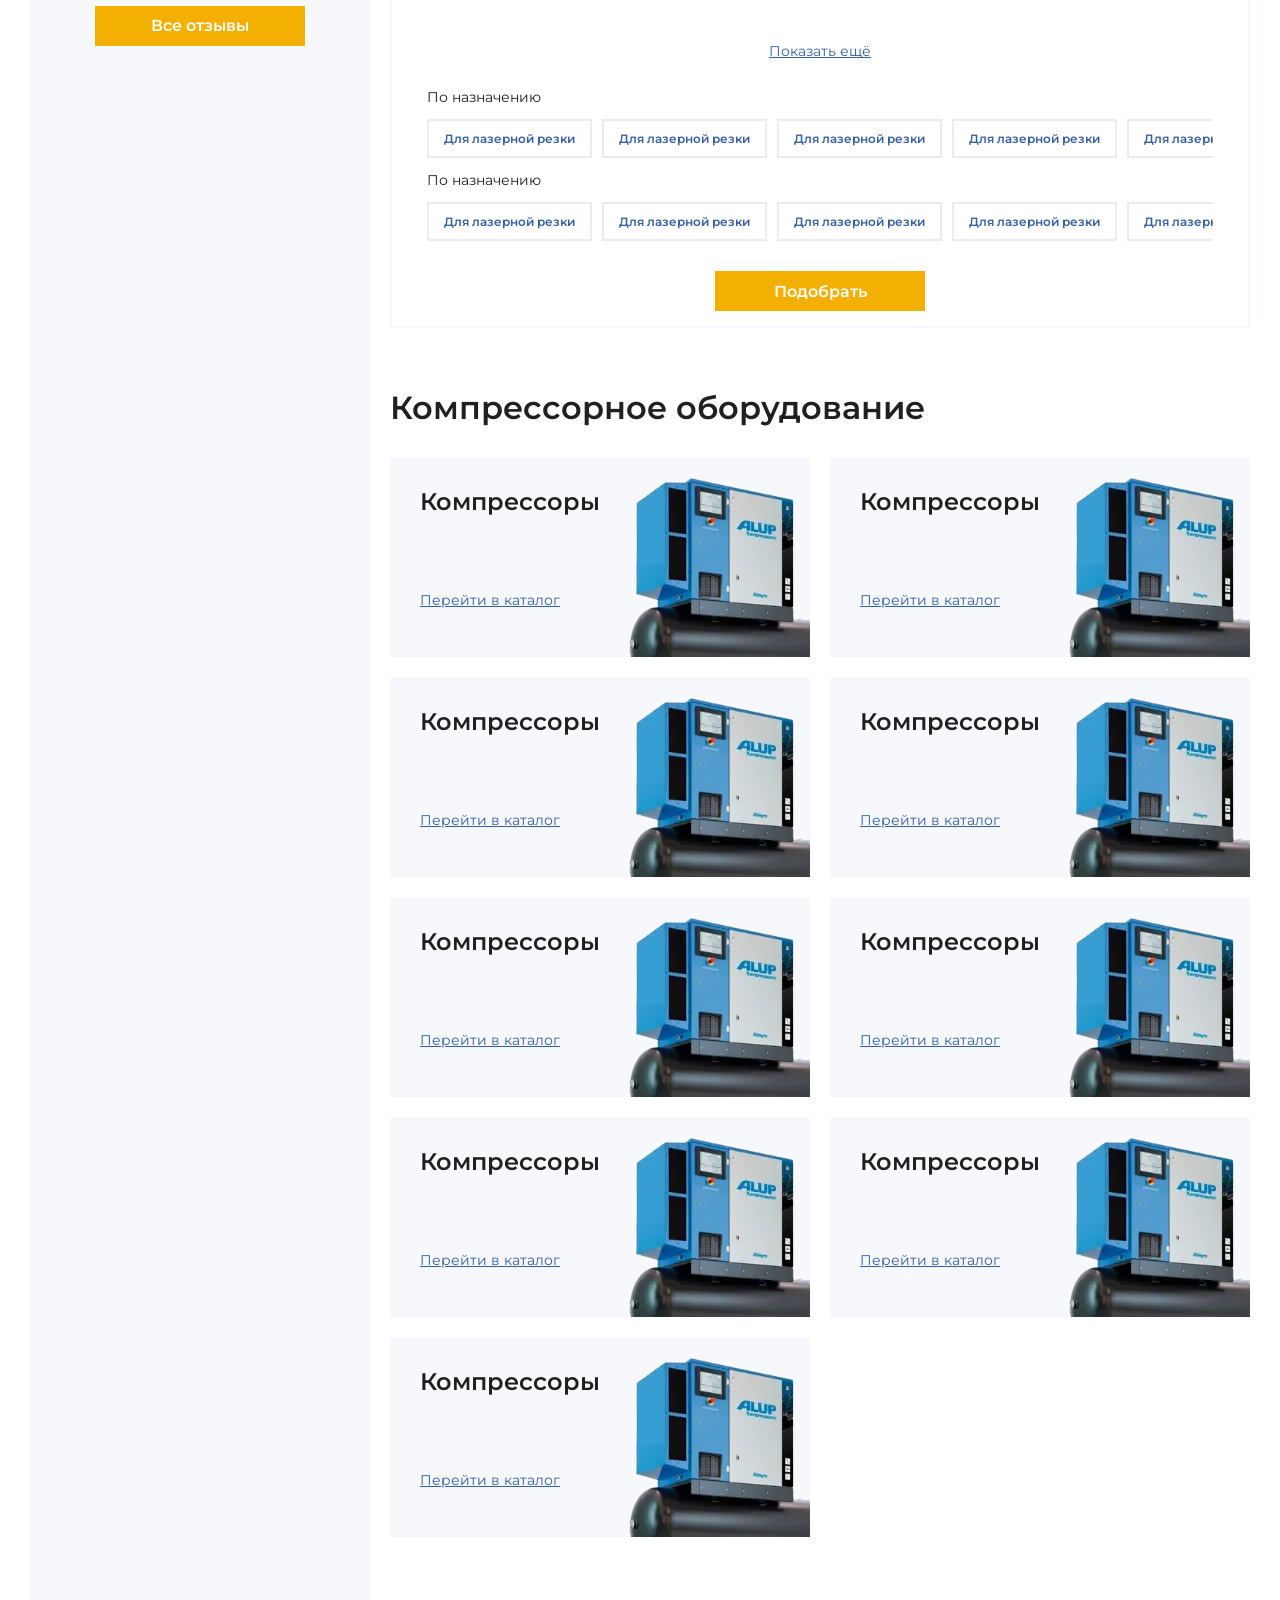
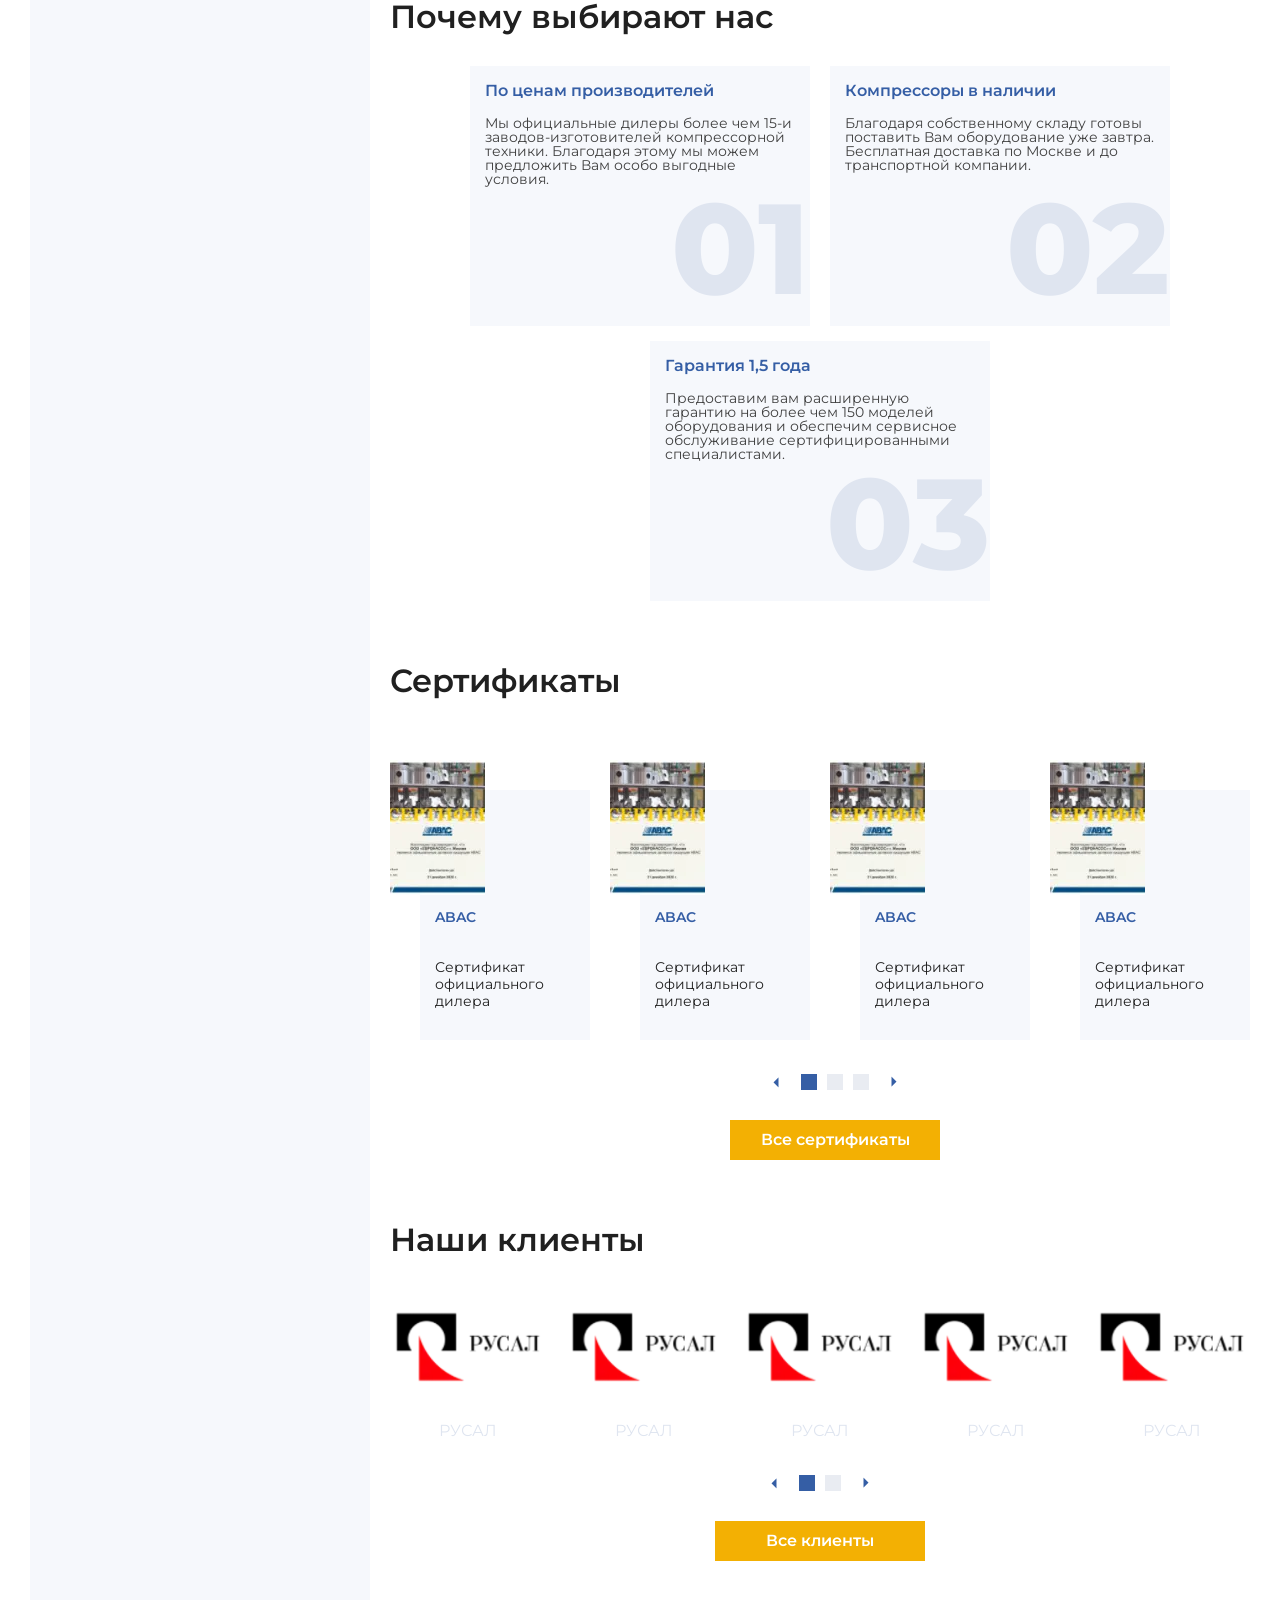
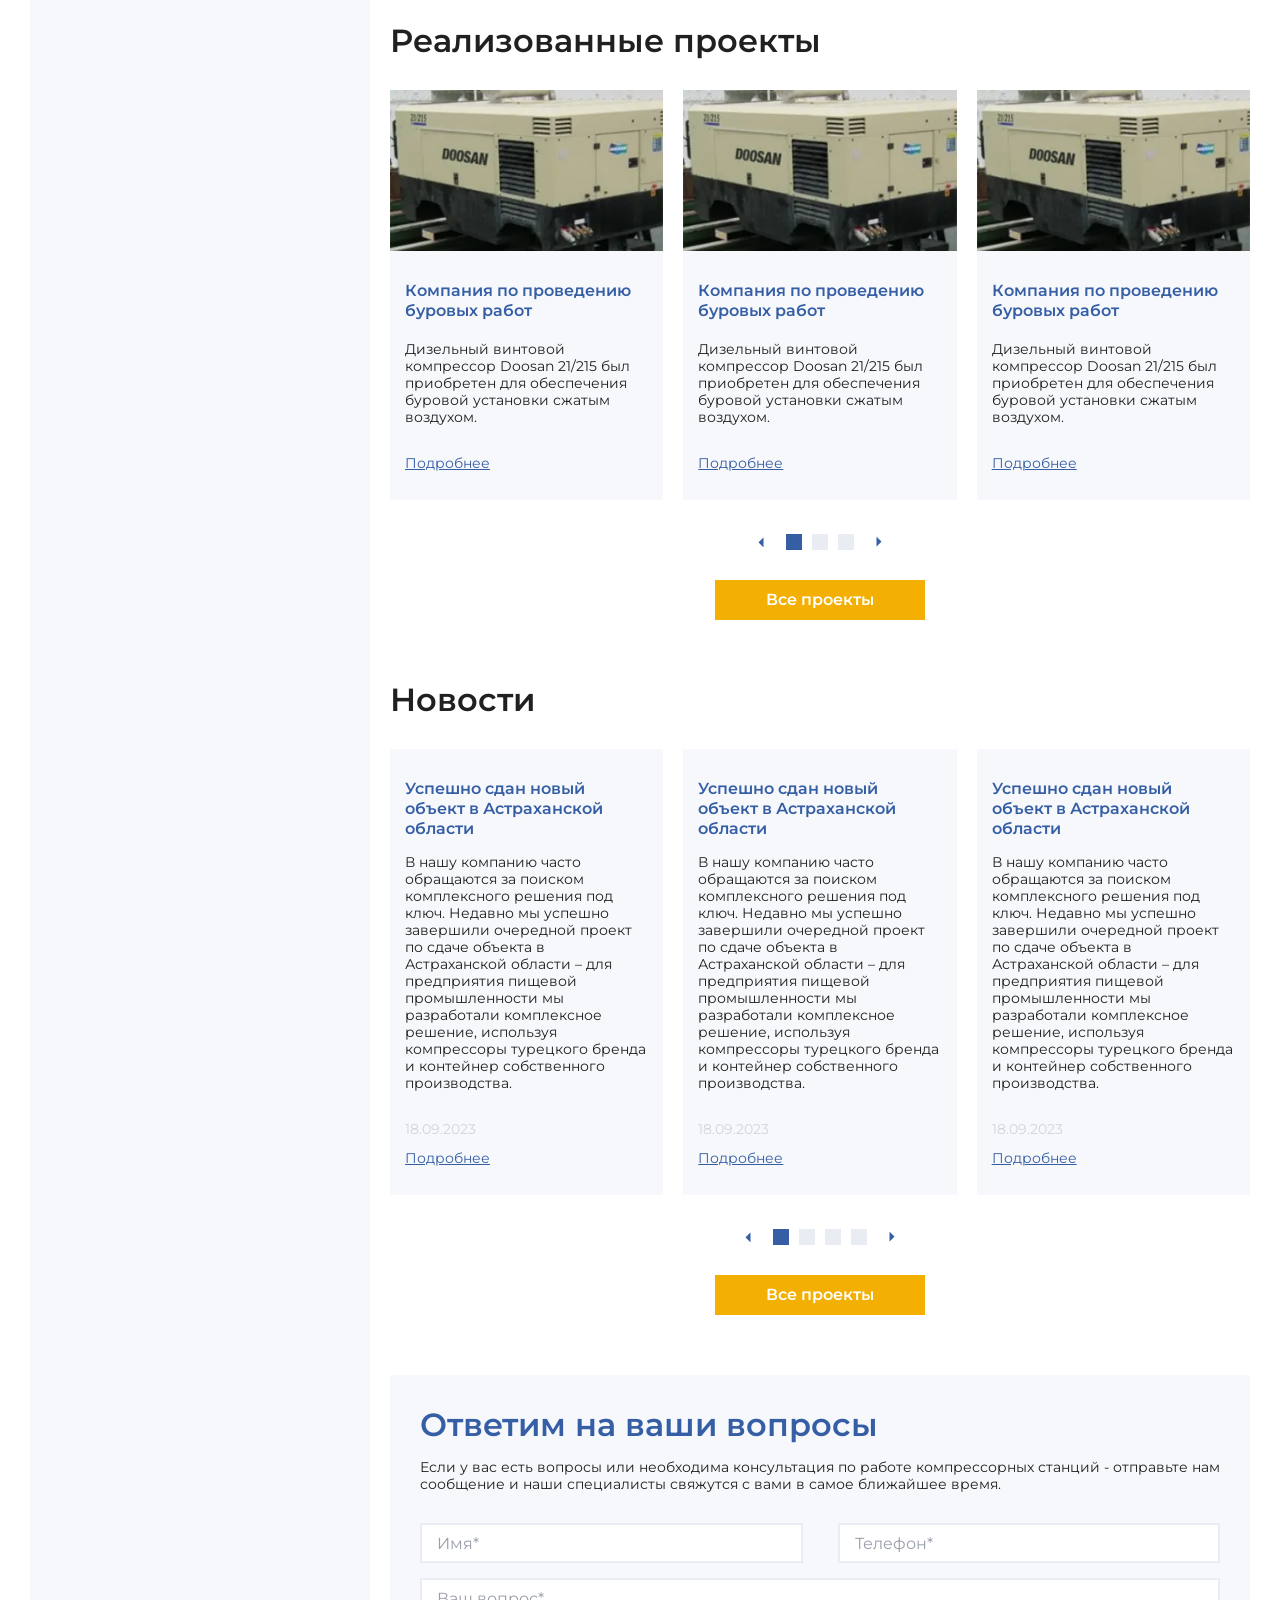
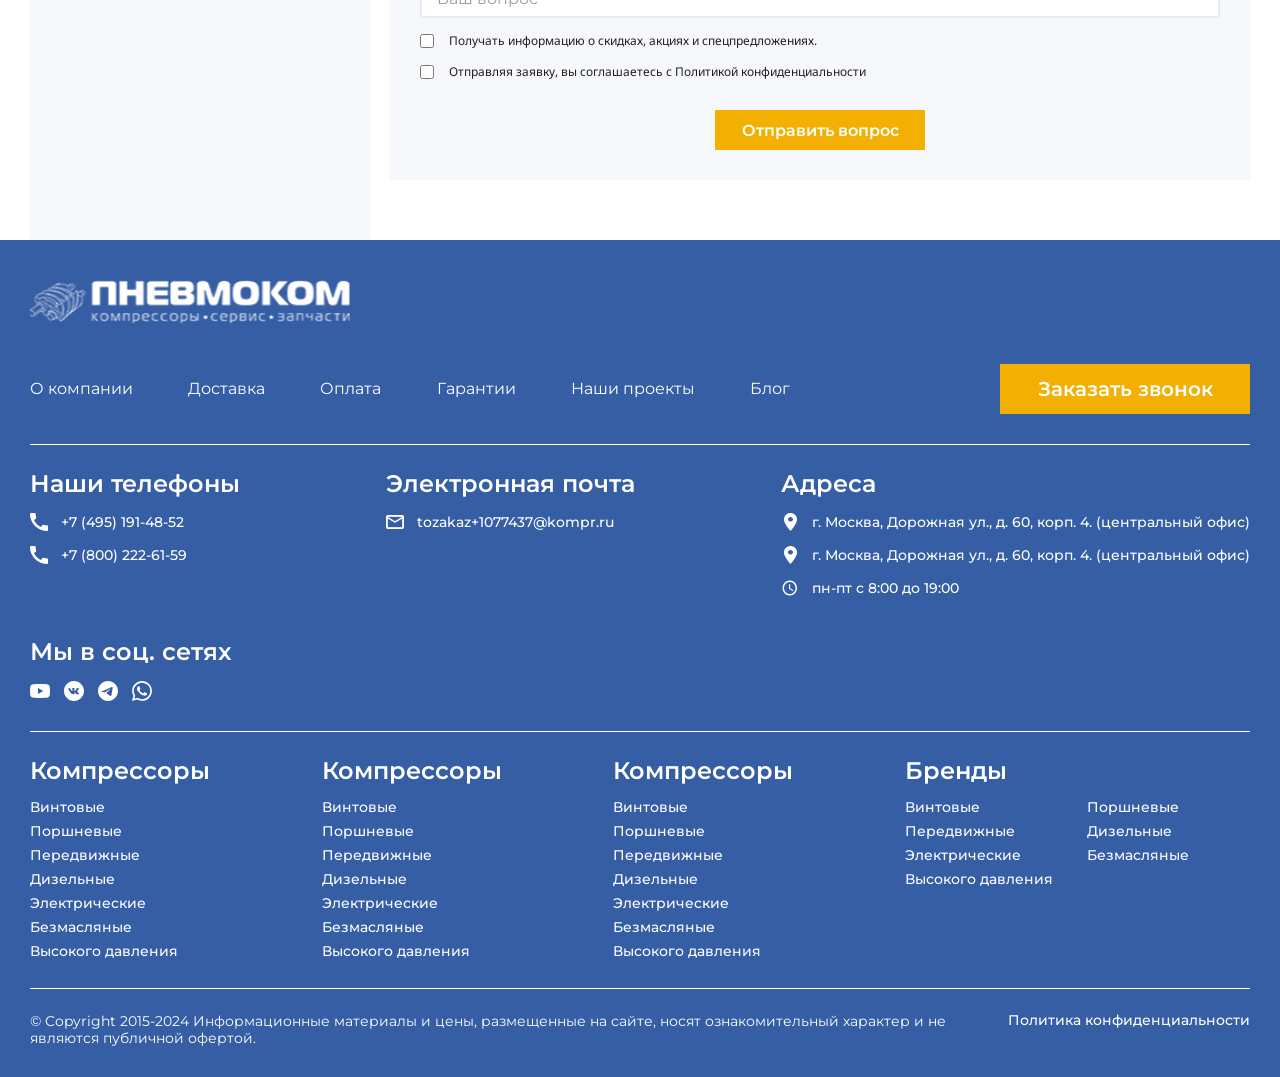
==== commit 48e0c65e: "Add files via upload" ====
--- a/index.html
+++ b/index.html
@@ -1,179 +1,1815 @@
 <!DOCTYPE html>
-<html>
+<html lang="ru">
 
 <head>
+	<title>Главная</title>
 	<meta charset="UTF-8">
+	<meta name="format-detection" content="telephone=no">
+	<!-- <style>body{opacity: 0;}</style> -->
+	<link rel="stylesheet" href="css/style.min.css?_v=20240228213804">
+	<link rel="shortcut icon" href="favicon.ico">
+	<!-- <meta name="robots" content="noindex, nofollow"> -->
 	<meta name="viewport" content="width=device-width, initial-scale=1.0">
-	<title>Верстка «kompr»</title>
 </head>
 
-<body>
-	<div class="rootpage">
-		<h1>Верстка «kompr»</h1>
-		<div class="rootpage__info">
-			Особенности проекта
+<body class="home">
+	<div class="wrapper">
+		<header class="header">
+			<div class="header__top top-header">
+				<div class="header__container">
+					<div class="top-header__top">
+						<div class="top-header__row-top">
+							<a href="#" class="top-header__logo logo">
+								<img src="img/logo.svg" alt="logo">
+							</a>
+							<div class="top-header__content">
+								<div class="top-header__info info-header">
+									<div class="info-header__row">
+										<div data-popup="region" class="info-header__item _icon-geo">
+											<span>Москва</span>
+										</div>
+										<a href="mailto:tozakaz+1077437@kompr.ru" class="info-header__item _email _icon-email">
+											<span>tozakaz+1077437@kompr.ru</span>
+										</a>
+										<a href="tel:+74951914852" class="info-header__item _tel _icon-tel">
+											<span>+7 (495) 191-48-52</span>
+										</a>
+										<a href="tel:+74951914852" class="info-header__item _tel _icon-tel">
+											<span>+7 (495) 191-48-52</span>
+										</a>
+										<div class="info-header__item _clock _icon-clock">
+											<span>пн-пт c 8:00 до 19:00</span>
+										</div>
+										<div class="info-header__item social">
+											<div class="social__row">
+												<a href="#" class="social__item">
+													<img src="img/icons/yt.svg" alt="icon">
+												</a>
+												<a href="#" class="social__item">
+													<img src="img/icons/vk.svg" alt="icon">
+												</a>
+												<a href="#" class="social__item">
+													<img src="img/icons/tg.svg" alt="icon">
+												</a>
+												<a href="#" class="social__item">
+													<img src="img/icons/wh.svg" alt="icon">
+												</a>
+											</div>
+										</div>
+									</div>
+								</div>
+							</div>
+						</div>
+					</div>
+					<div class="top-header__bottom">
+						<div class="top-header__row-bottom">
+							<div class="top-header__text">
+								<p>Надёжный поставщик промышленных компрессоров с 1997 года</p>
+							</div>
+							<div class="top-header__menu menu-top">
+								<nav class="menu-top__body">
+									<ul class="menu-top__list">
+										<li class="menu-top__item">
+											<a href="" class="menu-top__link">Отзывы</a>
+										</li>
+										<li class="menu-top__item">
+											<a href="" class="menu-top__link">Сертификаты</a>
+										</li>
+										<li class="menu-top__item">
+											<a href="" class="menu-top__link">Наши проекты</a>
+										</li>
+										<li class="menu-top__item">
+											<a href="" class="menu-top__link">Новости</a>
+										</li>
+										<li class="menu-top__item">
+											<a href="" class="menu-top__link">Блог</a>
+										</li>
+									</ul>
+								</nav>
+								<button data-popup="#order" class="menu-top__btn btn">Заказать звонок</button>
+							</div>
+
+						</div>
+					</div>
+				</div>
+			</div>
+			<div class="header__bottom bottom-header">
+				<div class="bottom-header__container">
+					<div class="bottom-header__row">
+						<div class="bottom-header bottom-menu">
+							<nav class="bottom-menu__body">
+								<ul class="bottom-menu__list">
+									<li class="bottom-menu__item _catalog _icon-triangle-arr">
+										Каталог
+										<!-- <a href="" class="bottom-menu__link">Каталог</a> -->
+									</li>
+									<li class="bottom-menu__item">
+										<a href="#" class="bottom-menu__link">Сервис</a>
+									</li>
+									<li class="bottom-menu__item">
+										<a href="#" class="bottom-menu__link">Доставка</a>
+									</li>
+									<li class="bottom-menu__item">
+										<a href="#" class="bottom-menu__link">Оплата</a>
+									</li>
+									<li class="bottom-menu__item">
+										<a href="#" class="bottom-menu__link">Гарантии</a>
+									</li>
+									<li class="bottom-menu__item">
+										<a href="#" class="bottom-menu__link">О компании</a>
+									</li>
+									<li class="bottom-menu__item">
+										<a href="#" class="bottom-menu__link">Контакты</a>
+									</li>
+								</ul>
+							</nav>
+						</div>
+						<div class="bottom-header__search _icon-search">
+							<input type="text" placeholder="Поиск" class="input">
+						</div>
+						<div class="bottom-header__buttons">
+							<a href="" class="bottom-header__icon _icon-cart"></a>
+							<a href="" class="bottom-header__icon _icon-like"></a>
+							<a href="" class="bottom-header__icon _icon-compare"></a>
+						</div>
+					</div>
+				</div>
+			</div>
+			<div class="header__catalog catalog-header">
+				<button class="catalog-header__cross cross"><img src="img/icons/cross.svg" alt="icon"></button>
+				<div class="catalog-header__container">
+					<div class="catalog-header__body">
+						<div class="catalog-header__gird">
+							<div class="catalog-header__block">
+								<div class="catalog-header__title">Компрессоры</div>
+								<ul class="catalog-header__list">
+									<li class="catalog-header__li _icon-triangle-arr">
+										<a href="" class="catalog-header__link">Винтовые</a>
+									</li>
+									<li class="catalog-header__li _icon-triangle-arr">
+										<a href="" class="catalog-header__link">Поршневые</a>
+									</li>
+									<li class="catalog-header__li _icon-triangle-arr">
+										<a href="" class="catalog-header__link">Передвижные</a>
+									</li>
+									<li class="catalog-header__li _icon-triangle-arr">
+										<a href="" class="catalog-header__link">Дизельные</a>
+									</li>
+									<li class="catalog-header__li _icon-triangle-arr">
+										<a href="" class="catalog-header__link">Электрические</a>
+									</li>
+									<li class="catalog-header__li _icon-triangle-arr">
+										<a href="" class="catalog-header__link">Масляные</a>
+									</li>
+									<li class="catalog-header__li _icon-triangle-arr">
+										<a href="" class="catalog-header__link">Высокого давления</a>
+									</li>
+								</ul>
+							</div>
+							<div class="catalog-header__block">
+								<div class="catalog-header__title">На складе</div>
+								<ul class="catalog-header__list">
+									<li class="catalog-header__li _icon-triangle-arr">
+										<a href="" class="catalog-header__link">Поршневые компрессоры на складе</a>
+									</li>
+									<li class="catalog-header__li _icon-triangle-arr">
+										<a href="" class="catalog-header__link">Запчасти для компрессоров</a>
+									</li>
+								</ul>
+							</div>
+							<div class="catalog-header__block">
+								<div class="catalog-header__title">Модульные станции (МКС)</div>
+								<ul class="catalog-header__list">
+									<li class="catalog-header__li _icon-triangle-arr">
+										<a href="" class="catalog-header__link">Блочные компрессорные станции</a>
+									</li>
+									<li class="catalog-header__li _icon-triangle-arr">
+										<a href="" class="catalog-header__link">Блочные азотные станции</a>
+									</li>
+									<li class="catalog-header__li _icon-triangle-arr">
+										<a href="" class="catalog-header__link">Блочные кислородные станции</a>
+									</li>
+								</ul>
+							</div>
+							<div class="catalog-header__block">
+								<div class="catalog-header__title">Запасные части</div>
+								<ul class="catalog-header__list">
+									<li class="catalog-header__li _icon-triangle-arr">
+										<a href="" class="catalog-header__link">Для винтового</a>
+									</li>
+									<li class="catalog-header__li _icon-triangle-arr">
+										<a href="" class="catalog-header__link">Для поршневого</a>
+									</li>
+									<li class="catalog-header__li _icon-triangle-arr">
+										<a href="" class="catalog-header__link">Для дизельного</a>
+									</li>
+									<li class="catalog-header__li _icon-triangle-arr">
+										<a href="" class="catalog-header__link">Наборы для ТО</a>
+									</li>
+									<li class="catalog-header__li _icon-triangle-arr">
+										<a href="" class="catalog-header__link">Компрессорные головки</a>
+									</li>
+								</ul>
+							</div>
+							<div class="catalog-header__block">
+								<div class="catalog-header__title">Пескоструйные аппараты</div>
+								<ul class="catalog-header__list">
+									<li class="catalog-header__li _icon-triangle-arr">
+										<a href="" class="catalog-header__link">Бежецкий завод (АСО)</a>
+									</li>
+									<li class="catalog-header__li _icon-triangle-arr">
+										<a href="" class="catalog-header__link">Великолукский завод (DSG)</a>
+									</li>
+								</ul>
+							</div>
+							<div class="catalog-header__block">
+								<div class="catalog-header__title">Бренды</div>
+								<ul class="catalog-header__list">
+									<li class="catalog-header__li _icon-triangle-arr">
+										<a href="" class="catalog-header__link">ABAC</a>
+									</li>
+									<li class="catalog-header__li _icon-triangle-arr">
+										<a href="" class="catalog-header__link">ALUP</a>
+									</li>
+									<li class="catalog-header__li _icon-triangle-arr">
+										<a href="" class="catalog-header__link">Atmos</a>
+									</li>
+									<li class="catalog-header__li _icon-triangle-arr">
+										<a href="" class="catalog-header__link">Ceccato</a>
+									</li>
+									<li class="catalog-header__li _icon-triangle-arr">
+										<a href="" class="catalog-header__link">Comprag</a>
+									</li>
+									<li class="catalog-header__li _icon-triangle-arr">
+										<a href="" class="catalog-header__link">ABAC</a>
+									</li>
+									<li class="catalog-header__li _icon-triangle-arr">
+										<a href="" class="catalog-header__link">ALUP</a>
+									</li>
+									<li class="catalog-header__li _icon-triangle-arr">
+										<a href="" class="catalog-header__link">Atmos</a>
+									</li>
+									<li class="catalog-header__li _icon-triangle-arr">
+										<a href="" class="catalog-header__link">Ceccato</a>
+									</li>
+									<li class="catalog-header__li _icon-triangle-arr">
+										<a href="" class="catalog-header__link">Comprag</a>
+									</li>
+								</ul>
+							</div>
+						</div>
+					</div>
+				</div>
+			</div>
+			<div class="header__company catalog-header">
+				<button class="catalog-header__cross cross"><img src="img/icons/cross.svg" alt="icon"></button>
+				<div class="catalog-header__container">
+					<div class="catalog-header__body">
+						<div class="catalog-header__gird">
+							<div class="catalog-header__block">
+								<div class="catalog-header__title">Компрессоры</div>
+								<ul class="catalog-header__list">
+									<li class="catalog-header__li _icon-triangle-arr">
+										<a href="" class="catalog-header__link">Винтовые</a>
+									</li>
+									<li class="catalog-header__li _icon-triangle-arr">
+										<a href="" class="catalog-header__link">Поршневые</a>
+									</li>
+									<li class="catalog-header__li _icon-triangle-arr">
+										<a href="" class="catalog-header__link">Передвижные</a>
+									</li>
+									<li class="catalog-header__li _icon-triangle-arr">
+										<a href="" class="catalog-header__link">Дизельные</a>
+									</li>
+									<li class="catalog-header__li _icon-triangle-arr">
+										<a href="" class="catalog-header__link">Электрические</a>
+									</li>
+									<li class="catalog-header__li _icon-triangle-arr">
+										<a href="" class="catalog-header__link">Масляные</a>
+									</li>
+									<li class="catalog-header__li _icon-triangle-arr">
+										<a href="" class="catalog-header__link">Высокого давления</a>
+									</li>
+								</ul>
+							</div>
+						</div>
+					</div>
+				</div>
+			</div>
+			<div class="header__menu-mobile mobile-menu">
+				<div class="mobile-menu__row">
+					<button class="mobile-menu__item _company">
+						<span class="mobile-menu__icon _icon-burger"></span>
+						<span class="mobile-menu__text">Компания</span>
+					</button>
+					<button class="mobile-menu__item _catalog">
+						<span class="mobile-menu__icon _icon-catalog"></span>
+						<span class="mobile-menu__text">Каталог</span>
+					</button>
+					<button class="mobile-menu__item">
+						<span class="mobile-menu__icon _icon-cart"></span>
+						<span class="mobile-menu__text">Корзина</span>
+					</button>
+					<button class="mobile-menu__item">
+						<span class="mobile-menu__icon _icon-like"></span>
+						<span class="mobile-menu__text">Избранное</span>
+					</button>
+					<button class="mobile-menu__item">
+						<span class="mobile-menu__icon _icon-compare"></span>
+						<span class="mobile-menu__text">Сравнение</span>
+					</button>
+					<button class="mobile-menu__item">
+						<span class="mobile-menu__icon _icon-tel"></span>
+						<span class="mobile-menu__text">Контакты</span>
+					</button>
+				</div>
+			</div>
+		</header>
+		<div class="wrapper__row">
+			<aside class="page__sidebar sidebar">
+				<div class="sidebar__body">
+					<div class="sidebar__block widget">
+						<h3 class="widget__title widget-title">Компрессоры</h3>
+						<ul class="widget__list">
+							<li class="widget__li">
+								<a href="" class="widget__link">Винтовые компрессоры</a>
+							</li>
+							<li class="widget__li">
+								<a href="" class="widget__link">Поршневые компрессоры</a>
+							</li>
+							<li class="widget__li">
+								<a href="" class="widget__link">Передвижные компрессоры</a>
+							</li>
+							<li class="widget__li">
+								<a href="" class="widget__link">Дизельные компрессоры</a>
+							</li>
+							<li class="widget__li">
+								<a href="" class="widget__link">Электрические компрессоры</a>
+							</li>
+							<li class="widget__li">
+								<a href="" class="widget__link">Безмасляные компрессоры</a>
+							</li>
+							<li class="widget__li">
+								<a href="" class="widget__link">Высокого давления</a>
+							</li>
+						</ul>
+					</div>
+					<div class="sidebar__block widget">
+						<h3 class="widget__title widget-title">Компрессоры</h3>
+						<ul class="widget__list">
+							<li class="widget__li">
+								<a href="" class="widget__link">Винтовые компрессоры</a>
+							</li>
+							<li class="widget__li">
+								<a href="" class="widget__link">Поршневые компрессоры</a>
+							</li>
+							<li class="widget__li">
+								<a href="" class="widget__link">Передвижные компрессоры</a>
+							</li>
+							<li class="widget__li">
+								<a href="" class="widget__link">Дизельные компрессоры</a>
+							</li>
+							<li class="widget__li">
+								<a href="" class="widget__link">Электрические компрессоры</a>
+							</li>
+							<li class="widget__li">
+								<a href="" class="widget__link">Безмасляные компрессоры</a>
+							</li>
+							<li class="widget__li">
+								<a href="" class="widget__link">Высокого давления</a>
+							</li>
+						</ul>
+					</div>
+					<div class="sidebar__block widget">
+						<h3 class="widget__title widget-title">Компрессоры</h3>
+						<ul class="widget__list">
+							<li class="widget__li">
+								<a href="" class="widget__link">Винтовые компрессоры</a>
+							</li>
+							<li class="widget__li">
+								<a href="" class="widget__link">Поршневые компрессоры</a>
+							</li>
+							<li class="widget__li">
+								<a href="" class="widget__link">Передвижные компрессоры</a>
+							</li>
+							<li class="widget__li">
+								<a href="" class="widget__link">Дизельные компрессоры</a>
+							</li>
+							<li class="widget__li">
+								<a href="" class="widget__link">Электрические компрессоры</a>
+							</li>
+							<li class="widget__li">
+								<a href="" class="widget__link">Безмасляные компрессоры</a>
+							</li>
+							<li class="widget__li">
+								<a href="" class="widget__link">Высокого давления</a>
+							</li>
+						</ul>
+					</div>
+					<div class="sidebar__block widget">
+						<h3 class="widget__title widget-title">Компрессоры</h3>
+						<div class="widget__slider swiper">
+							<div class="widget__wrapper swiper-wrapper">
+								<div class="widget__slide swiper-slide">
+									<picture><source srcset="img/sidebar/image-01.webp" type="image/webp"><img src="img/sidebar/image-01.jpeg" alt="image"></picture>
+									<p>Благодарность от ЗАО “Буран-М”</p>
+								</div>
+								<div class="widget__slide swiper-slide">
+									<picture><source srcset="img/sidebar/image-01.webp" type="image/webp"><img src="img/sidebar/image-01.jpeg" alt="image"></picture>
+									<p>Благодарность от ЗАО “Буран-М”</p>
+								</div>
+								<div class="widget__slide swiper-slide">
+									<picture><source srcset="img/sidebar/image-01.webp" type="image/webp"><img src="img/sidebar/image-01.jpeg" alt="image"></picture>
+									<p>Благодарность от ЗАО “Буран-М”</p>
+								</div>
+								<div class="widget__slide swiper-slide">
+									<picture><source srcset="img/sidebar/image-01.webp" type="image/webp"><img src="img/sidebar/image-01.jpeg" alt="image"></picture>
+									<p>Благодарность от ЗАО “Буран-М”</p>
+								</div>
+								<div class="widget__slide swiper-slide">
+									<picture><source srcset="img/sidebar/image-01.webp" type="image/webp"><img src="img/sidebar/image-01.jpeg" alt="image"></picture>
+									<p>Благодарность от ЗАО “Буран-М”</p>
+								</div>
+							</div>
+							<div class="widget__pagination-row pagination-row">
+								<button class="pagination-row__arr pagination-row__arr_prev _icon-triangle-arr"></button>
+								<div class="pagination-row__pagination pagination"></div>
+								<button class="pagination-row__arr pagination-row__arr_next _icon-triangle-arr"></button>
+							</div>
+							<a href="" class="widget__btn btn">Все отзывы</a>
+						</div>
+					</div>
+				</div>
+			</aside>
+			<main class="page">
+				<section class="page__main-section main-section">
+					<div class="main-section__slider swiper">
+						<div class="main-section__wrapper swiper-wrapper">
+							<div class="main-section__slide swiper-slide">
+								<div class="main-section__image-ibg">
+									<picture><source srcset="img/main-section/image-01.webp" type="image/webp"><img src="img/main-section/image-01.jpg" alt=""></picture>
+								</div>
+								<div class="main-section__body">
+									<h1 class="main-section__title main-title">
+										<span>Высокая</span> эффективность
+									</h1>
+									<div class="main-section__text">
+										Выгодные условия и доступные цены на винтовые компрессоры от
+										ведущих мировых
+										производителей
+									</div>
+									<a href="" class="main-section__btn btn">Подробнее</a>
+								</div>
+							</div>
+							<div class="main-section__slide swiper-slide">
+								<div class="main-section__image-ibg">
+									<picture><source srcset="img/main-section/image-01.webp" type="image/webp"><img src="img/main-section/image-01.jpg" alt=""></picture>
+								</div>
+								<div class="main-section__body">
+									<h1 class="main-section__title main-title">
+										<span>Высокая</span> эффективность
+									</h1>
+									<div class="main-section__text">
+										Выгодные условия и доступные цены на винтовые компрессоры от
+										ведущих мировых
+										производителей
+									</div>
+									<a href="" class="main-section__btn btn">Подробнее</a>
+								</div>
+							</div>
+							<div class="main-section__slide swiper-slide">
+								<div class="main-section__image-ibg">
+									<picture><source srcset="img/main-section/image-01.webp" type="image/webp"><img src="img/main-section/image-01.jpg" alt=""></picture>
+								</div>
+								<div class="main-section__body">
+									<h1 class="main-section__title main-title">
+										<span>Высокая</span> эффективность
+									</h1>
+									<div class="main-section__text">
+										Выгодные условия и доступные цены на винтовые компрессоры от
+										ведущих мировых
+										производителей
+									</div>
+									<a href="" class="main-section__btn btn">Подробнее</a>
+								</div>
+							</div>
+						</div>
+						<div class="main-section__pagination-row pagination-row">
+							<button class="pagination-row__arr pagination-row__arr_prev _icon-triangle-arr"></button>
+							<div class="pagination-row__pagination pagination"></div>
+							<button class="pagination-row__arr pagination-row__arr_next _icon-triangle-arr"></button>
+						</div>
+					</div>
+				</section>
+				<section class="page__compressors compressors">
+					<h2 class="compressors__title title">Компрессоры</h2>
+					<div data-spollers class="filter-block">
+						<div class="filter-block__item">
+							<button type="button" data-spoller class="filter-block__click _spoller-active">Скрыть
+								фильтр</button>
+							<div class="filter-block__body">
+								<div data-tabs class="filter-block__tabs">
+									<nav data-tabs-titles class="filter-block__navigation">
+										<button type="button" class="filter-block__title _tab-active">Подобрать по
+											параметрам</button>
+										<button type="button" class="filter-block__title">Быстрый
+											подбор</button>
+									</nav>
+									<div data-tabs-body class="filter-block__content">
+										<form action="#" method="GET" class="filter-block__body filter-content">
+											<div class="filter-content__row">
+												<div class="filter-content__left">
+													<div class="filter-content__text">Производитель</div>
+													<div class="filter-content__chks">
+														<div class="checkbox">
+
+															<label class="checkbox__label">
+																<input class="checkbox__input" type="checkbox" value="1" name="form[]">
+																<span class="checkbox__text">Abac
+																	(232)</span></label>
+														</div>
+														<div class="checkbox">
+
+															<label class="checkbox__label">
+																<input class="checkbox__input" type="checkbox" value="1" name="form[]">
+																<span class="checkbox__text">Abac
+																	(232)</span></label>
+														</div>
+														<div class="checkbox">
+
+															<label class="checkbox__label">
+																<input class="checkbox__input" type="checkbox" value="1" name="form[]">
+																<span class="checkbox__text">Abac
+																	(232)</span></label>
+														</div>
+														<div class="checkbox">
+
+															<label class="checkbox__label">
+																<input class="checkbox__input" type="checkbox" value="1" name="form[]">
+																<span class="checkbox__text">Abac
+																	(232)</span></label>
+														</div>
+														<div class="checkbox">
+
+															<label class="checkbox__label">
+																<input class="checkbox__input" type="checkbox" value="1" name="form[]">
+																<span class="checkbox__text">Abac
+																	(232)</span></label>
+														</div>
+														<div class="checkbox">
+
+															<label class="checkbox__label">
+																<input class="checkbox__input" type="checkbox" value="1" name="form[]">
+																<span class="checkbox__text">Abac
+																	(232)</span></label>
+														</div>
+														<div class="checkbox">
+
+															<label class="checkbox__label">
+																<input class="checkbox__input" type="checkbox" value="1" name="form[]">
+																<span class="checkbox__text">Abac
+																	(232)</span></label>
+														</div>
+													</div>
+												</div>
+												<div class="filter-content__right">
+													<div class="filter-content__grid">
+														<div class="filter-content__item filter-content__item_mob">
+															<div class="filter-content__text">
+																Производитель</div>
+															<select name="form[]" class="form">
+																<option value="1" selected>Не важно
+																</option>
+																<option value="2">Пункт №2</option>
+																<option value="3">Пункт №3</option>
+																<option value="4">Пункт №4</option>
+															</select>
+														</div>
+														<div class="filter-content__item">
+															<div class="filter-content__text">Вид</div>
+															<select name="form[]" class="form">
+																<option value="1" selected>Не важно
+																</option>
+																<option value="2">Пункт №2</option>
+																<option value="3">Пункт №3</option>
+																<option value="4">Пункт №4</option>
+															</select>
+														</div>
+														<div class="filter-content__item">
+															<div class="filter-content__text">Осушитель
+															</div>
+															<select name="form[]" class="form">
+																<option value="1" selected>Не важно
+																</option>
+																<option value="2">Пункт №2</option>
+																<option value="3">Пункт №3</option>
+																<option value="4">Пункт №4</option>
+															</select>
+														</div>
+														<div class="filter-content__item">
+															<div class="filter-content__text">Частотный
+																привод</div>
+															<select name="form[]" class="form">
+																<option value="1" selected>Не важно
+																</option>
+																<option value="2">Пункт №2</option>
+																<option value="3">Пункт №3</option>
+																<option value="4">Пункт №4</option>
+															</select>
+														</div>
+														<div class="filter-content__item">
+															<div class="filter-content__text">Серия</div>
+															<select name="form[]" class="form">
+																<option value="1" selected>Не важно
+																</option>
+																<option value="2">Пункт №2</option>
+																<option value="3">Пункт №3</option>
+																<option value="4">Пункт №4</option>
+															</select>
+														</div>
+														<div class="filter-content__item">
+															<div class="filter-content__text">Привод
+															</div>
+															<select name="form[]" class="form">
+																<option value="1" selected>Не важно
+																</option>
+																<option value="2">Пункт №2</option>
+																<option value="3">Пункт №3</option>
+																<option value="4">Пункт №4</option>
+															</select>
+														</div>
+														<div class="filter-content__item filter-content__item_big">
+															<div class="filter-content__text">Страна
+															</div>
+															<select name="form[]" class="form">
+																<option value="1" selected>Не важно
+																</option>
+																<option value="2">Пункт №2</option>
+																<option value="3">Пункт №3</option>
+																<option value="4">Пункт №4</option>
+															</select>
+														</div>
+														<div class="filter-content__item filter-content__item_range">
+															<div class="filter-content__text">Цена</div>
+															<div class="filter-content__row-input">
+																<span>от</span>
+																<input data-range-from="1000" type="number">
+																<span>до</span>
+																<input value="5000" data-range-to="10000" type="number">
+															</div>
+															<div class="filter-content__range range">
+															</div>
+														</div>
+														<div class="filter-content__item filter-content__item_range">
+															<div class="filter-content__text">Объём</div>
+															<div class="filter-content__row-input">
+																<span>от</span>
+																<input data-range-from="10000" type="number">
+																<span>до</span>
+																<input data-range-to="1000000" type="number">
+															</div>
+															<div class="filter-content__range range">
+															</div>
+														</div>
+														<div class="filter-content__item filter-content__item_range">
+															<div class="filter-content__text">
+																Производительность</div>
+															<div class="filter-content__row-input">
+																<span>от</span>
+																<input data-range-from="10000" type="number">
+																<span>до</span>
+																<input data-range-to="1000000" type="number">
+															</div>
+															<div class="filter-content__range range">
+															</div>
+														</div>
+														<div class="filter-content__item filter-content__item_range">
+															<div class="filter-content__text">Мощность
+															</div>
+															<div class="filter-content__row-input">
+																<span>от</span>
+																<input data-range-from="10000" type="number">
+																<span>до</span>
+																<input data-range-to="1000000" type="number">
+															</div>
+															<div class="filter-content__range range">
+															</div>
+														</div>
+														<div class="filter-content__item filter-content__item_btn">
+															<button type="button" class="filter-content__reset">Сбросить
+																все</button>
+															<button type="submit" class="filter-content__btn btn">Подобрать</button>
+														</div>
+													</div>
+												</div>
+											</div>
+										</form>
+										<form action="#" method="GET" class="filter-block__body filter-content">
+											<div class="filter-content__item-mini">
+												<div class="filtel-content__text">По назначению</div>
+												<div class="filter-content__slider swiper">
+													<div class="filter-content__wrapper swiper-wrapper">
+														<div class="filter-content__slide swiper-slide">
+															<input type="checkbox" value="Для лазерной резки">
+															<label class="filter-content__radio">
+																Для лазерной резки
+
+															</label>
+														</div>
+														<div class="filter-content__slide swiper-slide">
+															<input type="checkbox" value="Для лазерной резки">
+															<label class="filter-content__radio">
+																Для лазерной резки
+
+															</label>
+														</div>
+														<div class="filter-content__slide swiper-slide">
+															<input type="checkbox" value="Для лазерной резки">
+															<label class="filter-content__radio">
+																Для лазерной резки
+
+															</label>
+														</div>
+														<div class="filter-content__slide swiper-slide">
+															<input type="checkbox" value="Для лазерной резки">
+															<label class="filter-content__radio">
+																Для лазерной резки
+
+															</label>
+														</div>
+														<div class="filter-content__slide swiper-slide">
+															<input type="checkbox" value="Для лазерной резки">
+															<label class="filter-content__radio">
+																Для лазерной резки
+
+															</label>
+														</div>
+														<div class="filter-content__slide swiper-slide">
+															<input type="checkbox" value="Для лазерной резки">
+															<label class="filter-content__radio">
+																Для лазерной резки
+
+															</label>
+														</div>
+														<div class="filter-content__slide swiper-slide">
+															<input type="checkbox" value="Для лазерной резки">
+															<label class="filter-content__radio">
+																Для лазерной резки
+
+															</label>
+														</div>
+														<div class="filter-content__slide swiper-slide">
+															<input type="checkbox" value="Для лазерной резки">
+															<label class="filter-content__radio">
+																Для лазерной резки
+
+															</label>
+														</div>
+													</div>
+												</div>
+											</div>
+											<div class="filter-content__item-mini">
+												<div class="filtel-content__text">По назначению</div>
+												<div class="filter-content__slider swiper">
+													<div class="filter-content__wrapper swiper-wrapper">
+														<div class="filter-content__slide swiper-slide">
+															<input type="checkbox" value="Для лазерной резки">
+															<label class="filter-content__radio">
+																Для лазерной резки
+
+															</label>
+														</div>
+														<div class="filter-content__slide swiper-slide">
+															<input type="checkbox" value="Для лазерной резки">
+															<label class="filter-content__radio">
+																Для лазерной резки
+
+															</label>
+														</div>
+														<div class="filter-content__slide swiper-slide">
+															<input type="checkbox" value="Для лазерной резки">
+															<label class="filter-content__radio">
+																Для лазерной резки
+
+															</label>
+														</div>
+														<div class="filter-content__slide swiper-slide">
+															<input type="checkbox" value="Для лазерной резки">
+															<label class="filter-content__radio">
+																Для лазерной резки
+
+															</label>
+														</div>
+														<div class="filter-content__slide swiper-slide">
+															<input type="checkbox" value="Для лазерной резки">
+															<label class="filter-content__radio">
+																Для лазерной резки
+
+															</label>
+														</div>
+														<div class="filter-content__slide swiper-slide">
+															<input type="checkbox" value="Для лазерной резки">
+															<label class="filter-content__radio">
+																Для лазерной резки
+
+															</label>
+														</div>
+														<div class="filter-content__slide swiper-slide">
+															<input type="checkbox" value="Для лазерной резки">
+															<label class="filter-content__radio">
+																Для лазерной резки
+
+															</label>
+														</div>
+														<div class="filter-content__slide swiper-slide">
+															<input type="checkbox" value="Для лазерной резки">
+															<label class="filter-content__radio">
+																Для лазерной резки
+
+															</label>
+														</div>
+													</div>
+												</div>
+											</div>
+											<div class="filter-content__item-mini">
+												<div class="filtel-content__text">По назначению</div>
+												<div class="filter-content__slider swiper">
+													<div class="filter-content__wrapper swiper-wrapper">
+														<div class="filter-content__slide swiper-slide">
+															<input type="checkbox" value="Для лазерной резки">
+															<label class="filter-content__radio">
+																Для лазерной резки
+
+															</label>
+														</div>
+														<div class="filter-content__slide swiper-slide">
+															<input type="checkbox" value="Для лазерной резки">
+															<label class="filter-content__radio">
+																Для лазерной резки
+
+															</label>
+														</div>
+														<div class="filter-content__slide swiper-slide">
+															<input type="checkbox" value="Для лазерной резки">
+															<label class="filter-content__radio">
+																Для лазерной резки
+
+															</label>
+														</div>
+														<div class="filter-content__slide swiper-slide">
+															<input type="checkbox" value="Для лазерной резки">
+															<label class="filter-content__radio">
+																Для лазерной резки
+
+															</label>
+														</div>
+														<div class="filter-content__slide swiper-slide">
+															<input type="checkbox" value="Для лазерной резки">
+															<label class="filter-content__radio">
+																Для лазерной резки
+
+															</label>
+														</div>
+														<div class="filter-content__slide swiper-slide">
+															<input type="checkbox" value="Для лазерной резки">
+															<label class="filter-content__radio">
+																Для лазерной резки
+
+															</label>
+														</div>
+														<div class="filter-content__slide swiper-slide">
+															<input type="checkbox" value="Для лазерной резки">
+															<label class="filter-content__radio">
+																Для лазерной резки
+
+															</label>
+														</div>
+														<div class="filter-content__slide swiper-slide">
+															<input type="checkbox" value="Для лазерной резки">
+															<label class="filter-content__radio">
+																Для лазерной резки
+
+															</label>
+														</div>
+													</div>
+												</div>
+											</div>
+											<div data-spollers class="filter-content__more">
+												<div>
+													<button type="button" data-spoller class="filter-content__more-btn">Показать
+														ещё</button>
+													<div class="filter-content__more-content">
+														<div class="filter-content__item-mini">
+															<div class="filtel-content__text">По
+																назначению</div>
+															<div class="filter-content__slider swiper">
+																<div class="filter-content__wrapper swiper-wrapper">
+																	<div class="filter-content__slide swiper-slide">
+																		<input type="checkbox" value="Для лазерной резки">
+																		<label class="filter-content__radio">
+																			Для лазерной резки
+
+																		</label>
+																	</div>
+																	<div class="filter-content__slide swiper-slide">
+																		<input type="checkbox" value="Для лазерной резки">
+																		<label class="filter-content__radio">
+																			Для лазерной резки
+
+																		</label>
+																	</div>
+																	<div class="filter-content__slide swiper-slide">
+																		<input type="checkbox" value="Для лазерной резки">
+																		<label class="filter-content__radio">
+																			Для лазерной резки
+
+																		</label>
+																	</div>
+																	<div class="filter-content__slide swiper-slide">
+																		<input type="checkbox" value="Для лазерной резки">
+																		<label class="filter-content__radio">
+																			Для лазерной резки
+
+																		</label>
+																	</div>
+																	<div class="filter-content__slide swiper-slide">
+																		<input type="checkbox" value="Для лазерной резки">
+																		<label class="filter-content__radio">
+																			Для лазерной резки
+
+																		</label>
+																	</div>
+																	<div class="filter-content__slide swiper-slide">
+																		<input type="checkbox" value="Для лазерной резки">
+																		<label class="filter-content__radio">
+																			Для лазерной резки
+
+																		</label>
+																	</div>
+																	<div class="filter-content__slide swiper-slide">
+																		<input type="checkbox" value="Для лазерной резки">
+																		<label class="filter-content__radio">
+																			Для лазерной резки
+
+																		</label>
+																	</div>
+																	<div class="filter-content__slide swiper-slide">
+																		<input type="checkbox" value="Для лазерной резки">
+																		<label class="filter-content__radio">
+																			Для лазерной резки
+
+																		</label>
+																	</div>
+																</div>
+															</div>
+														</div>
+														<div class="filter-content__item-mini">
+															<div class="filtel-content__text">По
+																назначению</div>
+															<div class="filter-content__slider swiper">
+																<div class="filter-content__wrapper swiper-wrapper">
+																	<div class="filter-content__slide swiper-slide">
+																		<input type="checkbox" value="Для лазерной резки">
+																		<label class="filter-content__radio">
+																			Для лазерной резки
+
+																		</label>
+																	</div>
+																	<div class="filter-content__slide swiper-slide">
+																		<input type="checkbox" value="Для лазерной резки">
+																		<label class="filter-content__radio">
+																			Для лазерной резки
+
+																		</label>
+																	</div>
+																	<div class="filter-content__slide swiper-slide">
+																		<input type="checkbox" value="Для лазерной резки">
+																		<label class="filter-content__radio">
+																			Для лазерной резки
+
+																		</label>
+																	</div>
+																	<div class="filter-content__slide swiper-slide">
+																		<input type="checkbox" value="Для лазерной резки">
+																		<label class="filter-content__radio">
+																			Для лазерной резки
+
+																		</label>
+																	</div>
+																	<div class="filter-content__slide swiper-slide">
+																		<input type="checkbox" value="Для лазерной резки">
+																		<label class="filter-content__radio">
+																			Для лазерной резки
+
+																		</label>
+																	</div>
+																	<div class="filter-content__slide swiper-slide">
+																		<input type="checkbox" value="Для лазерной резки">
+																		<label class="filter-content__radio">
+																			Для лазерной резки
+
+																		</label>
+																	</div>
+																	<div class="filter-content__slide swiper-slide">
+																		<input type="checkbox" value="Для лазерной резки">
+																		<label class="filter-content__radio">
+																			Для лазерной резки
+
+																		</label>
+																	</div>
+																	<div class="filter-content__slide swiper-slide">
+																		<input type="checkbox" value="Для лазерной резки">
+																		<label class="filter-content__radio">
+																			Для лазерной резки
+
+																		</label>
+																	</div>
+																</div>
+															</div>
+														</div>
+
+													</div>
+													<div class="filter-content__btn-wrap"><button type="submit" class="filter-content__btn btn">Подобрать</button>
+													</div>
+												</div>
+											</div>
+										</form>
+									</div>
+								</div>
+							</div>
+						</div>
+					</div>
+				</section>
+				<section class="page__equipment equipment">
+					<h2 class="equipment__title title">Компрессорное оборудование</h2>
+					<div class="equipment__grid">
+						<div class="equipment__item">
+							<h3 class="equipment__subtitle title-avg">
+								Компрессоры
+							</h3>
+							<div class="equipment__link">Перейти в каталог</div>
+							<picture><source srcset="img/equipment/image-01.webp" type="image/webp"><img src="img/equipment/image-01.png" alt="image"></picture>
+						</div>
+						<div class="equipment__item">
+							<h3 class="equipment__subtitle title-avg">
+								Компрессоры
+							</h3>
+							<div class="equipment__link">Перейти в каталог</div>
+							<picture><source srcset="img/equipment/image-01.webp" type="image/webp"><img src="img/equipment/image-01.png" alt="image"></picture>
+						</div>
+						<div class="equipment__item">
+							<h3 class="equipment__subtitle title-avg">
+								Компрессоры
+							</h3>
+							<div class="equipment__link">Перейти в каталог</div>
+							<picture><source srcset="img/equipment/image-01.webp" type="image/webp"><img src="img/equipment/image-01.png" alt="image"></picture>
+						</div>
+						<div class="equipment__item">
+							<h3 class="equipment__subtitle title-avg">
+								Компрессоры
+							</h3>
+							<div class="equipment__link">Перейти в каталог</div>
+							<picture><source srcset="img/equipment/image-01.webp" type="image/webp"><img src="img/equipment/image-01.png" alt="image"></picture>
+						</div>
+						<div class="equipment__item">
+							<h3 class="equipment__subtitle title-avg">
+								Компрессоры
+							</h3>
+							<div class="equipment__link">Перейти в каталог</div>
+							<picture><source srcset="img/equipment/image-01.webp" type="image/webp"><img src="img/equipment/image-01.png" alt="image"></picture>
+						</div>
+						<div class="equipment__item">
+							<h3 class="equipment__subtitle title-avg">
+								Компрессоры
+							</h3>
+							<div class="equipment__link">Перейти в каталог</div>
+							<picture><source srcset="img/equipment/image-01.webp" type="image/webp"><img src="img/equipment/image-01.png" alt="image"></picture>
+						</div>
+						<div class="equipment__item">
+							<h3 class="equipment__subtitle title-avg">
+								Компрессоры
+							</h3>
+							<div class="equipment__link">Перейти в каталог</div>
+							<picture><source srcset="img/equipment/image-01.webp" type="image/webp"><img src="img/equipment/image-01.png" alt="image"></picture>
+						</div>
+						<div class="equipment__item">
+							<h3 class="equipment__subtitle title-avg">
+								Компрессоры
+							</h3>
+							<div class="equipment__link">Перейти в каталог</div>
+							<picture><source srcset="img/equipment/image-01.webp" type="image/webp"><img src="img/equipment/image-01.png" alt="image"></picture>
+						</div>
+						<div class="equipment__item">
+							<h3 class="equipment__subtitle title-avg">
+								Компрессоры
+							</h3>
+							<div class="equipment__link">Перейти в каталог</div>
+							<picture><source srcset="img/equipment/image-01.webp" type="image/webp"><img src="img/equipment/image-01.png" alt="image"></picture>
+						</div>
+					</div>
+				</section>
+				<section class="page__why why">
+					<h2 class="why__title title">Почему выбирают нас</h2>
+					<div class="why__row">
+						<div class="why__item">
+							<h4 class="why__subtitle">По ценам производителей</h4>
+							<div class="why__text">
+								Мы официальные дилеры более чем 15-и заводов-изготовителей компрессорной
+								техники. Благодаря этому мы можем предложить
+								Вам особо выгодные условия.
+							</div>
+							<div class="why__num">01</div>
+						</div>
+						<div class="why__item">
+							<h4 class="why__subtitle">Компрессоры в наличии</h4>
+							<div class="why__text">
+								Благодаря собственному складу готовы поставить Вам оборудование уже завтра.
+								Бесплатная доставка по Москве и до
+								транспортной компании.
+							</div>
+							<div class="why__num">02</div>
+						</div>
+						<div class="why__item">
+							<h4 class="why__subtitle">Гарантия 1,5 года</h4>
+							<div class="why__text">
+								Предоставим вам расширенную гарантию на более чем 150 моделей оборудования и
+								обеспечим сервисное обслуживание
+								сертифицированными специалистами.
+							</div>
+							<div class="why__num">03</div>
+						</div>
+					</div>
+				</section>
+				<section class="page__certificates certificates">
+					<h2 class="certificates__title title">Сертификаты</h2>
+					<div class="certificates__slider swiper">
+						<div class="certificates__wrapper swiper-wrapper">
+							<div class="certificates__slide certificate swiper-slide">
+								<div class="certificate__image">
+									<picture><source srcset="img/certificate/image-01.webp" type="image/webp"><img src="img/certificate/image-01.png" alt="certificate"></picture>
+								</div>
+								<div class="certificate__content">
+									<h4 class="certificate__title">ABAC</h4>
+									<div class="certificate__text">
+										Сертификат официального дилера
+									</div>
+								</div>
+							</div>
+							<div class="certificates__slide certificate swiper-slide">
+								<div class="certificate__image">
+									<picture><source srcset="img/certificate/image-01.webp" type="image/webp"><img src="img/certificate/image-01.png" alt="certificate"></picture>
+								</div>
+								<div class="certificate__content">
+									<h4 class="certificate__title">ABAC</h4>
+									<div class="certificate__text">
+										Сертификат официального дилера
+									</div>
+								</div>
+							</div>
+							<div class="certificates__slide certificate swiper-slide">
+								<div class="certificate__image">
+									<picture><source srcset="img/certificate/image-01.webp" type="image/webp"><img src="img/certificate/image-01.png" alt="certificate"></picture>
+								</div>
+								<div class="certificate__content">
+									<h4 class="certificate__title">ABAC</h4>
+									<div class="certificate__text">
+										Сертификат официального дилера
+									</div>
+								</div>
+							</div>
+							<div class="certificates__slide certificate swiper-slide">
+								<div class="certificate__image">
+									<picture><source srcset="img/certificate/image-01.webp" type="image/webp"><img src="img/certificate/image-01.png" alt="certificate"></picture>
+								</div>
+								<div class="certificate__content">
+									<h4 class="certificate__title">ABAC</h4>
+									<div class="certificate__text">
+										Сертификат официального дилера
+									</div>
+								</div>
+							</div>
+							<div class="certificates__slide certificate swiper-slide">
+								<div class="certificate__image">
+									<picture><source srcset="img/certificate/image-01.webp" type="image/webp"><img src="img/certificate/image-01.png" alt="certificate"></picture>
+								</div>
+								<div class="certificate__content">
+									<h4 class="certificate__title">ABAC</h4>
+									<div class="certificate__text">
+										Сертификат официального дилера
+									</div>
+								</div>
+							</div>
+							<div class="certificates__slide certificate swiper-slide">
+								<div class="certificate__image">
+									<picture><source srcset="img/certificate/image-01.webp" type="image/webp"><img src="img/certificate/image-01.png" alt="certificate"></picture>
+								</div>
+								<div class="certificate__content">
+									<h4 class="certificate__title">ABAC</h4>
+									<div class="certificate__text">
+										Сертификат официального дилера
+									</div>
+								</div>
+							</div>
+						</div>
+						<div class="certificates__pagination-row pagination-row">
+							<button class="pagination-row__arr pagination-row__arr_prev _icon-triangle-arr"></button>
+							<div class="pagination-row__pagination pagination"></div>
+							<button class="pagination-row__arr pagination-row__arr_next _icon-triangle-arr"></button>
+						</div>
+						<div class="certificates__btn-wrap"><a href="#" class="certificates__btn btn">Все
+								сертификаты</a></div>
+					</div>
+				</section>
+				<section class="page__clients clients">
+					<h2 class="clients__title title">Наши клиенты</h2>
+					<div class="clients__slider swiper">
+						<div class="clients__wrapper swiper-wrapper">
+							<div class="clients__slide swiper-slide">
+								<div class="clients__image">
+									<picture><source srcset="img/clients/image-01.webp" type="image/webp"><img src="img/clients/image-01.png" alt="image"></picture>
+								</div>
+								<h4 class="clients__subtitle">РУСАЛ</h4>
+							</div>
+							<div class="clients__slide swiper-slide">
+								<div class="clients__image">
+									<picture><source srcset="img/clients/image-01.webp" type="image/webp"><img src="img/clients/image-01.png" alt="image"></picture>
+								</div>
+								<h4 class="clients__subtitle">РУСАЛ</h4>
+							</div>
+							<div class="clients__slide swiper-slide">
+								<div class="clients__image">
+									<picture><source srcset="img/clients/image-01.webp" type="image/webp"><img src="img/clients/image-01.png" alt="image"></picture>
+								</div>
+								<h4 class="clients__subtitle">РУСАЛ</h4>
+							</div>
+							<div class="clients__slide swiper-slide">
+								<div class="clients__image">
+									<picture><source srcset="img/clients/image-01.webp" type="image/webp"><img src="img/clients/image-01.png" alt="image"></picture>
+								</div>
+								<h4 class="clients__subtitle">РУСАЛ</h4>
+							</div>
+							<div class="clients__slide swiper-slide">
+								<div class="clients__image">
+									<picture><source srcset="img/clients/image-01.webp" type="image/webp"><img src="img/clients/image-01.png" alt="image"></picture>
+								</div>
+								<h4 class="clients__subtitle">РУСАЛ</h4>
+							</div>
+							<div class="clients__slide swiper-slide">
+								<div class="clients__image">
+									<picture><source srcset="img/clients/image-01.webp" type="image/webp"><img src="img/clients/image-01.png" alt="image"></picture>
+								</div>
+								<h4 class="clients__subtitle">РУСАЛ</h4>
+							</div>
+						</div>
+						<div class="clients__pagination-row pagination-row">
+							<button class="pagination-row__arr pagination-row__arr_prev _icon-triangle-arr"></button>
+							<div class="pagination-row__pagination pagination"></div>
+							<button class="pagination-row__arr pagination-row__arr_next _icon-triangle-arr"></button>
+						</div>
+					</div>
+
+					<div class="clients__btn-wrap"><a href="#" class="clients__btn btn">Все клиенты</a></div>
+				</section>
+				<section class="page__proects proects">
+					<h2 class="proects__title title">Реализованные проекты</h2>
+					<div class="proects__slider swiper">
+						<div class="proects__wrapper swiper-wrapper">
+							<div class="proects__slide swiper-slide">
+								<div class="proects__image-ibg">
+									<picture><source srcset="img/proects/image-01.webp" type="image/webp"><img src="img/proects/image-01.jpeg" alt="image"></picture>
+								</div>
+								<div class="proects__content">
+									<h4 class="proects__subtitle">Компания по проведению буровых работ</h4>
+									<div class="proects__text">
+										Дизельный винтовой компрессор Doosan 21/215 был приобретен для
+										обеспечения буровой установки сжатым воздухом.
+									</div>
+									<a href="#" class="proects__link">Подробнее</a>
+								</div>
+
+							</div>
+							<div class="proects__slide swiper-slide">
+								<div class="proects__image-ibg">
+									<picture><source srcset="img/proects/image-01.webp" type="image/webp"><img src="img/proects/image-01.jpeg" alt="image"></picture>
+								</div>
+								<div class="proects__content">
+									<h4 class="proects__subtitle">Компания по проведению буровых работ</h4>
+									<div class="proects__text">
+										Дизельный винтовой компрессор Doosan 21/215 был приобретен для
+										обеспечения буровой установки сжатым
+										воздухом.
+									</div>
+									<a href="#" class="proects__link">Подробнее</a>
+								</div>
+
+							</div>
+							<div class="proects__slide swiper-slide">
+								<div class="proects__image-ibg">
+									<picture><source srcset="img/proects/image-01.webp" type="image/webp"><img src="img/proects/image-01.jpeg" alt="image"></picture>
+								</div>
+								<div class="proects__content">
+									<h4 class="proects__subtitle">Компания по проведению буровых работ</h4>
+									<div class="proects__text">
+										Дизельный винтовой компрессор Doosan 21/215 был приобретен для
+										обеспечения буровой установки сжатым
+										воздухом.
+									</div>
+									<a href="#" class="proects__link">Подробнее</a>
+								</div>
+
+							</div>
+							<div class="proects__slide swiper-slide">
+								<div class="proects__image-ibg">
+									<picture><source srcset="img/proects/image-01.webp" type="image/webp"><img src="img/proects/image-01.jpeg" alt="image"></picture>
+								</div>
+								<div class="proects__content">
+									<h4 class="proects__subtitle">Компания по проведению буровых работ</h4>
+									<div class="proects__text">
+										Дизельный винтовой компрессор Doosan 21/215 был приобретен для
+										обеспечения буровой установки сжатым
+										воздухом.
+									</div>
+									<a href="#" class="proects__link">Подробнее</a>
+								</div>
+
+							</div>
+							<div class="proects__slide swiper-slide">
+								<div class="proects__image-ibg">
+									<picture><source srcset="img/proects/image-01.webp" type="image/webp"><img src="img/proects/image-01.jpeg" alt="image"></picture>
+								</div>
+								<div class="proects__content">
+									<h4 class="proects__subtitle">Компания по проведению буровых работ</h4>
+									<div class="proects__text">
+										Дизельный винтовой компрессор Doosan 21/215 был приобретен для
+										обеспечения буровой установки сжатым
+										воздухом.
+									</div>
+									<a href="#" class="proects__link">Подробнее</a>
+								</div>
+
+							</div>
+
+						</div>
+						<div class="proects__pagination-row pagination-row">
+							<button class="pagination-row__arr pagination-row__arr_prev _icon-triangle-arr"></button>
+							<div class="pagination-row__pagination pagination"></div>
+							<button class="pagination-row__arr pagination-row__arr_next _icon-triangle-arr"></button>
+						</div>
+					</div>
+					<div class="proects__btn-wrap"><a href="#" class="proects__btn btn">Все проекты</a></div>
+				</section>
+				<section class="page__news-home home-news">
+					<h2 class="home-news__title title">Новости</h2>
+					<div class="home-news__slider swiper">
+						<div class="home-news__wrapper swiper-wrapper">
+							<a href="#" class="home-news__slide swiper-slide">
+								<h4 class="home-news__subtitle">Успешно сдан новый объект в Астраханской области
+								</h4>
+								<div class="home-news__text">
+									В нашу компанию часто обращаются за поиском комплексного решения под ключ.
+									Недавно мы успешно завершили очередной проект
+									по сдаче объекта в Астраханской области – для предприятия пищевой
+									промышленности мы разработали комплексное решение,
+									используя компрессоры турецкого бренда и контейнер собственного
+									производства.
+								</div>
+								<div class="home-news__date">18.09.2023</div>
+								<div class="home-news__link">Подробнее</div>
+							</a>
+							<a href="#" class="home-news__slide swiper-slide">
+								<h4 class="home-news__subtitle">Успешно сдан новый объект в Астраханской области
+								</h4>
+								<div class="home-news__text">
+									В нашу компанию часто обращаются за поиском комплексного решения под ключ.
+									Недавно мы успешно завершили
+									очередной проект
+									по сдаче объекта в Астраханской области – для предприятия пищевой
+									промышленности мы разработали комплексное
+									решение,
+									используя компрессоры турецкого бренда и контейнер собственного
+									производства.
+								</div>
+								<div class="home-news__date">18.09.2023</div>
+								<div class="home-news__link">Подробнее</div>
+							</a>
+							<a href="#" class="home-news__slide swiper-slide">
+								<h4 class="home-news__subtitle">Успешно сдан новый объект в Астраханской области
+								</h4>
+								<div class="home-news__text">
+									В нашу компанию часто обращаются за поиском комплексного решения под ключ.
+									Недавно мы успешно завершили
+									очередной проект
+									по сдаче объекта в Астраханской области – для предприятия пищевой
+									промышленности мы разработали комплексное
+									решение,
+									используя компрессоры турецкого бренда и контейнер собственного
+									производства.
+								</div>
+								<div class="home-news__date">18.09.2023</div>
+								<div class="home-news__link">Подробнее</div>
+							</a>
+							<a href="#" class="home-news__slide swiper-slide">
+								<h4 class="home-news__subtitle">Успешно сдан новый объект в Астраханской области
+								</h4>
+								<div class="home-news__text">
+									В нашу компанию часто обращаются за поиском комплексного решения под ключ.
+									Недавно мы успешно завершили
+									очередной проект
+									по сдаче объекта в Астраханской области – для предприятия пищевой
+									промышленности мы разработали комплексное
+									решение,
+									используя компрессоры турецкого бренда и контейнер собственного
+									производства.
+								</div>
+								<div class="home-news__date">18.09.2023</div>
+								<div class="home-news__link">Подробнее</div>
+							</a>
+							<a href="#" class="home-news__slide swiper-slide">
+								<h4 class="home-news__subtitle">Успешно сдан новый объект в Астраханской области
+								</h4>
+								<div class="home-news__text">
+									В нашу компанию часто обращаются за поиском комплексного решения под ключ.
+									Недавно мы успешно завершили
+									очередной проект
+									по сдаче объекта в Астраханской области – для предприятия пищевой
+									промышленности мы разработали комплексное
+									решение,
+									используя компрессоры турецкого бренда и контейнер собственного
+									производства.
+								</div>
+								<div class="home-news__date">18.09.2023</div>
+								<div class="home-news__link">Подробнее</div>
+							</a>
+							<a href="#" class="home-news__slide swiper-slide">
+								<h4 class="home-news__subtitle">Успешно сдан новый объект в Астраханской области
+								</h4>
+								<div class="home-news__text">
+									В нашу компанию часто обращаются за поиском комплексного решения под ключ.
+									Недавно мы успешно завершили
+									очередной проект
+									по сдаче объекта в Астраханской области – для предприятия пищевой
+									промышленности мы разработали комплексное
+									решение,
+									используя компрессоры турецкого бренда и контейнер собственного
+									производства.
+								</div>
+								<div class="home-news__date">18.09.2023</div>
+								<div class="home-news__link">Подробнее</div>
+							</a>
+						</div>
+						<div class="proects__pagination-row pagination-row">
+							<button class="pagination-row__arr pagination-row__arr_prev _icon-triangle-arr"></button>
+							<div class="pagination-row__pagination pagination"></div>
+							<button class="pagination-row__arr pagination-row__arr_next _icon-triangle-arr"></button>
+						</div>
+					</div>
+					<div class="home-news__btn-wrap"><a href="#" class="home-news__btn btn">Все проекты</a></div>
+				</section>
+				<section class="page__question-form form-question">
+					<h2 class="form-question__title title">Ответим на ваши вопросы</h2>
+					<div class="form-question__text">
+						Если у вас есть вопросы или необходима консультация по работе компрессорных станций -
+						отправьте нам сообщение и наши
+						специалисты свяжутся с вами в самое ближайшее время.
+					</div>
+					<form action="#" class="form-question__form">
+						<div class="form-question__grid">
+							<div class="form-question__input">
+								<input class="input" placeholder="Имя*" type="text">
+							</div>
+							<div class="form-question__input">
+								<input class="input input_tel" placeholder="Телефон*" type="tel">
+							</div>
+							<div class="form-question__input">
+								<input class="input" placeholder="Ваш вопрос*" type="text">
+							</div>
+						</div>
+						<div class="form-question__check">
+							<label><input type="checkbox"><span>Получать информацию о скидках, акциях и спецпредложениях.</span></label>
+						</div>
+						<div class="form-question__check">
+							<label><input type="checkbox"><span>Отправляя заявку, вы соглашаетесь с Политикой конфиденциальности</span></label>
+						</div>
+						<div class="form-question__btn-wrap"><button class="form-question__btn btn">Отправить вопрос</button></div>
+					</form>
+				</section>
+			</main>
 		</div>
-		<h2>Готовые страницы:</h2>
-		<ol class="rootpage__list">
-			<li><a target="_blank" href="home.html">Главная</a></li>
-		</ol>
-		<h2>Попапы:</h2>
-		<ol class="rootpage__list">
-			<li><a target="_blank" href="home.html#"></a></li>
-		</ol>
-		<div class="rootpage__tnx">
-			<h2>Спасибо за заказ!</h2>
-			<p>Буду рад (а) хорошему отзыву.</p>
-			<p>Обращайтесь еще!</p>
-		</div>
-		<div class="rootpage__contacts">
-			<h2>Мои контакты:</h2>
-			<p>Почта: <a href="mailto:email@gmail.com">email@gmail.com</a></p>
-			<p>Телефон: <a href="tel:8800800800">8 800 800 800</a></p>
-			<p>Соц. сеть: <a href="">ссылка на соц. сеть</a></p>
+
+		<footer class="footer">
+			<div class="footer__container">
+				<div class="footer__item-block top-footer">
+					<div class="top-footer__row">
+						<div class="top-footer__logo logo">
+							<img src="img/footer-logo.svg" alt="">
+						</div>
+						<div class="top-footer__menu menu-footer">
+							<nav class="menu-footer__body">
+								<ul class="menu-footer__list">
+									<li class="menu-footer__item">
+										<a href="" class="menu-footer__link">О компании</a>
+									</li>
+									<li class="menu-footer__item">
+										<a href="" class="menu-footer__link">Доставка</a>
+									</li>
+									<li class="menu-footer__item">
+										<a href="" class="menu-footer__link">Оплата</a>
+									</li>
+									<li class="menu-footer__item">
+										<a href="" class="menu-footer__link">Гарантии</a>
+									</li>
+									<li class="menu-footer__item">
+										<a href="" class="menu-footer__link">Наши проекты</a>
+									</li>
+									<li class="menu-footer__item">
+										<a href="" class="menu-footer__link">Блог</a>
+									</li>
+								</ul>
+							</nav>
+						</div>
+						<button data-popup="#order" class="top-footer__btn btn">Заказать звонок</button>
+					</div>
+				</div>
+				<div class="footer__item-block contacts-footer">
+					<div class="contacts-footer__row">
+						<div class="contacts-footer__block">
+							<div class="contacts-footer__title title-avg">Наши телефоны</div>
+							<a href="tel:+74951914852" class="contacts-footer__item _icon-tel">+7 (495) 191-48-52</a>
+							<a href="tel:+78002226159" class="contacts-footer__item _icon-tel">+7 (800) 222-61-59</a>
+						</div>
+						<div class="contacts-footer__block">
+							<div class="contacts-footer__title title-avg">Электронная почта</div>
+							<a href="email:+74951914852" class="contacts-footer__item _icon-email">tozakaz+1077437@kompr.ru</a>
+						</div>
+						<div class="contacts-footer__block">
+							<div class="contacts-footer__title title-avg">Адреса</div>
+							<div class="contacts-footer__item _icon-geo">
+								г. Москва, Дорожная ул., д. 60, корп. 4. (центральный офис)
+							</div>
+							<div class="contacts-footer__item _icon-geo">
+								г. Москва, Дорожная ул., д. 60, корп. 4. (центральный офис)
+							</div>
+							<div class="contacts-footer__item _icon-clock">
+								пн-пт c 8:00 до 19:00
+							</div>
+						</div>
+						<div class="contacts-footer__block">
+							<div class="contacts-footer__title title-avg">Мы в соц. сетях</div>
+							<div class="contacts-footer__social social">
+								<div class="social__row">
+									<a href="#" class="social__item">
+										<img src="img/icons/yt-footer.svg" alt="icon">
+									</a>
+									<a href="#" class="social__item">
+										<img src="img/icons/vk-footer.svg" alt="icon">
+									</a>
+									<a href="#" class="social__item">
+										<img src="img/icons/tg-footer.svg" alt="icon">
+									</a>
+									<a href="#" class="social__item">
+										<img src="img/icons/wh-footer.svg" alt="icon">
+									</a>
+								</div>
+							</div>
+						</div>
+					</div>
+				</div>
+				<div class="footer__item-block catalog-footer">
+					<div class="catalog-footer__row">
+						<div class="catalog-footer__item">
+							<div class="contacts-footer__title title-avg">Компрессоры</div>
+							<ul class="catalog-footer__list">
+								<li class="catalog-footer__item">
+									<a href="" class="catalog-footer__link">Винтовые</a>
+								</li>
+								<li class="catalog-footer__item">
+									<a href="" class="catalog-footer__link">Поршневые</a>
+								</li>
+								<li class="catalog-footer__item">
+									<a href="" class="catalog-footer__link">Передвижные</a>
+								</li>
+								<li class="catalog-footer__item">
+									<a href="" class="catalog-footer__link">Дизельные</a>
+								</li>
+								<li class="catalog-footer__item">
+									<a href="" class="catalog-footer__link">Электрические</a>
+								</li>
+								<li class="catalog-footer__item">
+									<a href="" class="catalog-footer__link">Безмасляные</a>
+								</li>
+								<li class="catalog-footer__item">
+									<a href="" class="catalog-footer__link">Высокого давления</a>
+								</li>
+							</ul>
+						</div>
+						<div class="catalog-footer__item">
+							<div class="contacts-footer__title title-avg">Компрессоры</div>
+							<ul class="catalog-footer__list">
+								<li class="catalog-footer__item">
+									<a href="" class="catalog-footer__link">Винтовые</a>
+								</li>
+								<li class="catalog-footer__item">
+									<a href="" class="catalog-footer__link">Поршневые</a>
+								</li>
+								<li class="catalog-footer__item">
+									<a href="" class="catalog-footer__link">Передвижные</a>
+								</li>
+								<li class="catalog-footer__item">
+									<a href="" class="catalog-footer__link">Дизельные</a>
+								</li>
+								<li class="catalog-footer__item">
+									<a href="" class="catalog-footer__link">Электрические</a>
+								</li>
+								<li class="catalog-footer__item">
+									<a href="" class="catalog-footer__link">Безмасляные</a>
+								</li>
+								<li class="catalog-footer__item">
+									<a href="" class="catalog-footer__link">Высокого давления</a>
+								</li>
+							</ul>
+						</div>
+						<div class="catalog-footer__item">
+							<div class="contacts-footer__title title-avg">Компрессоры</div>
+							<ul class="catalog-footer__list">
+								<li class="catalog-footer__item">
+									<a href="" class="catalog-footer__link">Винтовые</a>
+								</li>
+								<li class="catalog-footer__item">
+									<a href="" class="catalog-footer__link">Поршневые</a>
+								</li>
+								<li class="catalog-footer__item">
+									<a href="" class="catalog-footer__link">Передвижные</a>
+								</li>
+								<li class="catalog-footer__item">
+									<a href="" class="catalog-footer__link">Дизельные</a>
+								</li>
+								<li class="catalog-footer__item">
+									<a href="" class="catalog-footer__link">Электрические</a>
+								</li>
+								<li class="catalog-footer__item">
+									<a href="" class="catalog-footer__link">Безмасляные</a>
+								</li>
+								<li class="catalog-footer__item">
+									<a href="" class="catalog-footer__link">Высокого давления</a>
+								</li>
+							</ul>
+						</div>
+						<div class="catalog-footer__item">
+							<div class="contacts-footer__title title-avg">Бренды</div>
+							<ul class="catalog-footer__list">
+								<li class="catalog-footer__item">
+									<a href="" class="catalog-footer__link">Винтовые</a>
+								</li>
+								<li class="catalog-footer__item">
+									<a href="" class="catalog-footer__link">Поршневые</a>
+								</li>
+								<li class="catalog-footer__item">
+									<a href="" class="catalog-footer__link">Передвижные</a>
+								</li>
+								<li class="catalog-footer__item">
+									<a href="" class="catalog-footer__link">Дизельные</a>
+								</li>
+								<li class="catalog-footer__item">
+									<a href="" class="catalog-footer__link">Электрические</a>
+								</li>
+								<li class="catalog-footer__item">
+									<a href="" class="catalog-footer__link">Безмасляные</a>
+								</li>
+								<li class="catalog-footer__item">
+									<a href="" class="catalog-footer__link">Высокого давления</a>
+								</li>
+							</ul>
+						</div>
+					</div>
+				</div>
+				<div class="footer__item-block bottom-footer">
+					<div class="bottom-footer__copy">
+						© Copyright 2015-2024 Информационные материалы и цены, размещенные на сайте, носят ознакомительный характер и не
+						являются публичной офертой.
+					</div>
+					<a href="" class="bottom-footer__link">
+						Политика конфиденциальности
+					</a>
+				</div>
+			</div>
+		</footer>
+	</div>
+	<div id="price" aria-hidden="true" class="popup">
+		<div class="popup__wrapper">
+			<div class="popup__content">
+				<button data-close type="button" class="popup__close">
+					<img src="img/icons/cross.svg" alt="icon">
+				</button>
+				<div class="popup__row">
+					<div class="popup__left">
+						<div class="popup__left-body">
+							<div class="popup__image">
+								<picture><source srcset="img/catalog/image-01.webp" type="image/webp"><img src="img/catalog/image-01.png" alt="image"></picture>
+							</div>
+							<div class="popup__title">
+								Винтовой компрессор Abac Micron 1108-270, 8 бар
+							</div>
+						</div>
+					</div>
+					<div class="popup__right">
+						<div class="popup__title title">Узнать цену</div>
+						<div class="popup__text">
+							Наш менеджер ответит вам в самое ближайшее время
+						</div>
+						<div class="popup__form form-popup">
+							<form action="#">
+								<div class="form-popup__grid">
+									<input placeholder="Имя*" type="text" class="input">
+									<input placeholder="Телефон*" type="tel" class="input input_tel">
+									<input placeholder="Сообщение*" type="text" class="input input_big">
+								</div>
+
+							</form>
+							<div class="form-popup__check">
+								<label><input type="checkbox"><span>Отправляя Заявку, я даю согласие на обработку
+										своих персональных данных, согласно <a href="#">Политики
+											конфиденциальности</a></span></label>
+							</div>
+							<div class="form-popup__btn-wrap">
+								<button type="submit" class="form-popup__btn btn">Отправить вопрос</button>
+							</div>
+						</div>
+					</div>
+				</div>
+			</div>
 		</div>
 	</div>
+
+	<div id="order" aria-hidden="true" class="popup">
+		<div class="popup__wrapper">
+			<div class="popup__content">
+				<button data-close type="button" class="popup__close">
+					<img src="img/icons/cross.svg" alt="icon">
+				</button>
+				<div class="popup__right">
+					<div class="popup__title title">Узнать цену</div>
+					<div class="popup__text">
+						Наш менеджер ответит вам в самое ближайшее время
+					</div>
+					<div class="popup__form form-popup">
+						<form action="#">
+							<div class="form-popup__grid">
+								<input placeholder="Имя*" type="text" class="input">
+								<input placeholder="Телефон*" type="tel" class="input input_tel">
+								<input placeholder="Сообщение*" type="text" class="input input_big">
+							</div>
+
+						</form>
+						<div class="form-popup__check">
+							<label><input type="checkbox"><span>Отправляя Заявку, я даю согласие на обработку
+									своих персональных данных, согласно <a href="#">Политики
+										конфиденциальности</a></span></label>
+						</div>
+						<div class="form-popup__btn-wrap">
+							<button type="submit" class="form-popup__btn btn">Отправить вопрос</button>
+						</div>
+					</div>
+				</div>
+			</div>
+		</div>
+	</div>
+
+	<div id="lead" aria-hidden="true" class="popup">
+		<div class="popup__wrapper">
+			<div class="popup__content">
+				<button data-close type="button" class="popup__close">
+					<img src="img/icons/cross.svg" alt="icon">
+				</button>
+				<div class="popup__right">
+					<div class="popup__title title">Узнать цену</div>
+					<div class="popup__text">
+						Наш менеджер ответит вам в самое ближайшее время
+					</div>
+					<div class="popup__form form-popup">
+						<form action="#">
+							<div class="form-popup__grid">
+								<input placeholder="Имя*" type="text" class="input">
+								<input placeholder="Телефон*" type="tel" class="input input_tel">
+								<input placeholder="Сообщение*" type="text" class="input input_big">
+							</div>
+
+						</form>
+						<div class="form-popup__check">
+							<label><input type="checkbox"><span>Отправляя Заявку, я даю согласие на обработку
+									своих персональных данных, согласно <a href="#">Политики
+										конфиденциальности</a></span></label>
+						</div>
+						<div class="form-popup__btn-wrap">
+							<button type="submit" class="form-popup__btn btn">Отправить вопрос</button>
+						</div>
+					</div>
+				</div>
+			</div>
+		</div>
+	</div>
+	<script src="https://api-maps.yandex.ru/2.1/?apikey=ваш API-ключ&lang=ru_RU&_v=20240228213804">
+	</script>
+	<script src="js/app.min.js?_v=20240228213804"></script>
 </body>
-<style>
-	@charset "UTF-8";
-	@import url("https://fonts.googleapis.com/css?family=Montserrat:regular,700&display=swap");
-
-	*,
-	*::before,
-	*::after {
-		padding: 0px;
-		margin: 0px;
-		border: 0px;
-		box-sizing: border-box;
-	}
-
-	html,
-	body {
-		height: 100%;
-		margin: 0;
-		padding: 0;
-		min-width: 320px;
-		width: 100%;
-		color: #fff;
-		background-color: #5e5373;
-	}
-
-	body {
-		font-family: Montserrat;
-		font-size: 100%;
-		line-height: 1;
-		font-size: 1rem;
-	}
-
-	a {
-		text-decoration: underline;
-		color: #ebe691
-	}
-
-	a:visited {
-		text-decoration: underline;
-		color: #aaa768;
-	}
-
-	a:hover {
-		text-decoration: none;
-	}
-
-	ul li {
-		list-style: none;
-	}
-
-	img {
-		vertical-align: top;
-	}
-
-	.wrapper {
-		width: 100%;
-		min-height: 100%;
-		overflow: hidden;
-	}
-
-	.rootpage {
-		padding: 30px;
-		display: flex;
-		flex-direction: column;
-		align-items: flex-start;
-	}
-
-	@media (max-width: 767px) {
-		.rootpage {
-			padding: 30px 15px;
-		}
-	}
-
-	h1 {
-		color: #ebe691;
-		font-size: 2.5rem;
-		margin: 0px 0px 1.25rem 0px;
-	}
-
-	@media (max-width: 767px) {
-		h1 {
-			font-size: 1.85rem;
-			margin: 0px 0px 1.25rem 0px;
-		}
-	}
-
-	h2 {
-		color: #ebe691;
-		font-size: 1.25rem;
-		margin: 0px 0px 1rem 0px;
-	}
-
-	@media (max-width: 767px) {
-		h2 {
-			font-size: 1.125rem;
-			margin: 0px 0px 1rem 0px;
-		}
-	}
-
-	.rootpage__info {
-		line-height: 140%;
-		margin: 0px 0px 1.5rem 0px;
-	}
-
-	.rootpage__list {
-		margin: 0px 0px 2.25rem 1.25rem;
-	}
-
-	.rootpage__list li:not(:last-child) {
-		margin: 0px 0px 15px 0px;
-	}
-
-	.rootpage__contacts,
-	.rootpage__tnx {
-		border-radius: 200px;
-		padding: 20px 65px;
-		line-height: 140%;
-	}
-
-	@media (max-width: 767px) {
-
-		.rootpage__contacts,
-		.rootpage__tnx {
-			border-radius: 40px;
-			padding: 20px;
-		}
-	}
-
-	.rootpage__contacts {
-		background: #32b5a4;
-
-	}
-
-	.rootpage__contacts a {
-		color: #ebe691;
-	}
-
-	.rootpage__tnx {
-		background: #c22d63;
-		margin: 0px 0px 1rem 0px;
-	}
-</style>
 
 </html>
--- a/css/style.min.css
+++ b/css/style.min.css
@@ -0,0 +1 @@
+@charset "UTF-8";@font-face{font-family:Montserrat;font-display:swap;src:url(../fonts/Montserrat-Bold.woff2) format("woff2"),url(../fonts/Montserrat-Bold.woff) format("woff");font-weight:700;font-style:normal}@font-face{font-family:icons;font-display:swap;src:url(../fonts/icons.woff2) format("woff2"),url(../fonts/icons.woff) format("woff");font-weight:400;font-style:normal}@font-face{font-family:Montserrat;font-display:swap;src:url(../fonts/Montserrat-ExtraBold.woff2) format("woff2"),url(../fonts/Montserrat-ExtraBold.woff) format("woff");font-weight:800;font-style:normal}@font-face{font-family:Montserrat;font-display:swap;src:url(../fonts/Montserrat-Medium.woff2) format("woff2"),url(../fonts/Montserrat-Medium.woff) format("woff");font-weight:500;font-style:normal}@font-face{font-family:Montserrat;font-display:swap;src:url(../fonts/Montserrat-Regular.woff2) format("woff2"),url(../fonts/Montserrat-Regular.woff) format("woff");font-weight:400;font-style:normal}@font-face{font-family:Montserrat;font-display:swap;src:url(../fonts/Montserrat-SemiBold.woff2) format("woff2"),url(../fonts/Montserrat-SemiBold.woff) format("woff");font-weight:600;font-style:normal}@font-face{font-family:NotoSans;font-display:swap;src:url(../fonts/NotoSans-Regular.woff2) format("woff2"),url(../fonts/NotoSans-Regular.woff) format("woff");font-weight:400;font-style:normal}[class*=_icon-]:before{font-family:icons;font-style:normal;font-weight:400;font-variant:normal;text-transform:none;line-height:1;-webkit-font-smoothing:antialiased;-moz-osx-font-smoothing:grayscale}[class*=_icon-]:before{display:block}._icon-grid:before{content:"\e90c"}._icon-line:before{content:"\e90b"}._icon-burger:before{content:"\e909"}._icon-catalog:before{content:"\e90a"}._icon-geo:before{content:"\e900"}._icon-like:before{content:"\e901"}._icon-search:before{content:"\e902"}._icon-tel:before{content:"\e903"}._icon-triangle-arr:before{content:"\e904"}._icon-cart:before{content:"\e905"}._icon-clock:before{content:"\e906"}._icon-compare:before{content:"\e907"}._icon-email:before{content:"\e908"}*{padding:0;margin:0;border:0}*,:after,:before{-webkit-box-sizing:border-box;box-sizing:border-box}body,html{height:100%;min-width:320px}body{color:#202020;line-height:1;font-family:Montserrat;font-size:.875rem;-ms-text-size-adjust:100%;-moz-text-size-adjust:100%;-webkit-text-size-adjust:100%;-webkit-font-smoothing:antialiased;-moz-osx-font-smoothing:grayscale}button,input,textarea{font-family:Montserrat;font-size:inherit}button{cursor:pointer;color:inherit;background-color:inherit}a{color:inherit}a:link,a:visited{text-decoration:none}a:hover{text-decoration:none}ul li{list-style:none}img{vertical-align:top}h1,h2,h3,h4,h5,h6{font-weight:inherit;font-size:inherit}.lock body{overflow:hidden;-ms-touch-action:none;touch-action:none}main.page{-webkit-box-flex:1;-ms-flex:1 1 auto;flex:1 1 auto}.wrapper{min-width:0;min-height:100%;display:-webkit-box;display:-ms-flexbox;display:flex;-webkit-box-orient:vertical;-webkit-box-direction:normal;-ms-flex-direction:column;flex-direction:column;overflow:hidden}.wrapper__container{-webkit-box-flex:1;-ms-flex:1 1 auto;flex:1 1 auto}.wrapper__row{overflow:hidden;margin:auto;width:100%;max-width:1480px;padding:0 1.875rem;margin-top:1.875rem}.wrapper>*{min-width:0}[class*=__container]{max-width:88.75rem;-webkit-box-sizing:content-box;box-sizing:content-box;margin:0 auto;padding:0 1.875rem}.select{position:relative}.select__body{position:relative}.select__title{color:inherit;text-align:left;border:2px solid #e9ecf2;background-color:#fff;cursor:pointer;width:100%}.select__value{color:#46484e;display:-webkit-box;display:-ms-flexbox;display:flex;-webkit-box-align:center;-ms-flex-align:center;align-items:center;height:1.875rem;padding:0 .9375rem;gap:.625rem}.select__value>*{-webkit-box-flex:1;-ms-flex:1 1 auto;flex:1 1 auto}.select__value:after{content:"\e904";display:block;font-family:icons;font-style:normal;font-weight:400;font-variant:normal;text-transform:none;line-height:1;color:#355ea5;font-size:8px;-webkit-font-smoothing:antialiased;-moz-osx-font-smoothing:grayscale;-webkit-transform:rotate(90deg);-ms-transform:rotate(90deg);transform:rotate(90deg)}._select-open .select__value:after{-webkit-transform:rotate(-90deg);-ms-transform:rotate(-90deg);transform:rotate(-90deg)}.select__value._select-pseudo-label::before{content:attr(data-pseudo-label);opacity:.5}.select__text{-webkit-box-flex:1;-ms-flex:1 1 auto;flex:1 1 auto}.select__input{width:100%;background-color:transparent;height:100%}.select__options{color:#000;position:absolute;top:29px;min-width:100%;left:0;background-color:#fff;border-top:0;border:2px solid #e9ecf2;border-top:0;padding:10px 0 5px 0}.select__scroll{overflow-y:auto;overflow-x:hidden;max-height:200px}.select__option{width:100%;display:block;text-align:left;cursor:pointer;padding:5px 0;color:inherit;width:180px;margin:auto}.select__option:first-child{padding-top:0}.select__option:not(:last-child){border-bottom:2px solid #e9ecf2}.select__option._select-selected{background-color:#eee}.select__row{display:-webkit-inline-box;display:-ms-inline-flexbox;display:inline-flex;-webkit-box-align:center;-ms-flex-align:center;align-items:center}.select._select-open{z-index:5}._select-tag{cursor:pointer}.noUi-target,.noUi-target *{-webkit-touch-callout:none;-webkit-tap-highlight-color:transparent;-webkit-user-select:none;-ms-touch-action:none;touch-action:none;-ms-user-select:none;-moz-user-select:none;user-select:none;-webkit-box-sizing:border-box;box-sizing:border-box}.noUi-target{position:relative}.noUi-base,.noUi-connects{width:100%;height:100%;position:relative;z-index:1}.noUi-connects{overflow:hidden;z-index:0}.noUi-connect,.noUi-origin{will-change:transform;position:absolute;z-index:1;top:0;right:0;height:100%;width:100%;-ms-transform-origin:0 0;-webkit-transform-origin:0 0;-webkit-transform-style:preserve-3d;transform-origin:0 0;-webkit-transform-style:flat;transform-style:flat}.noUi-txt-dir-rtl.noUi-horizontal .noUi-origin{left:0;right:auto}.noUi-vertical .noUi-origin{top:-100%;width:0}.noUi-horizontal .noUi-origin{height:0}.noUi-handle{-webkit-backface-visibility:hidden;backface-visibility:hidden;position:absolute}.noUi-touch-area{height:100%;width:100%}.noUi-state-tap .noUi-connect,.noUi-state-tap .noUi-origin{-webkit-transition:-webkit-transform .3s;transition:-webkit-transform .3s;transition:transform .3s;transition:transform .3s,-webkit-transform .3s}.noUi-state-drag *{cursor:inherit!important}.noUi-horizontal{height:2px}.noUi-horizontal .noUi-handle{cursor:pointer;width:16px;height:16px;right:-15px;top:-6px}.noUi-vertical{width:18px}.noUi-vertical .noUi-handle{width:28px;height:34px;right:-6px;bottom:-17px}.noUi-txt-dir-rtl.noUi-horizontal .noUi-handle{left:-17px;right:auto}.noUi-target{background:#355ea5}.noUi-connects{border-radius:3px}.noUi-connect{background:#3fb8af}.noUi-draggable{cursor:ew-resize}.noUi-vertical .noUi-draggable{cursor:ns-resize}.noUi-handle{border:3px solid #355ea5;cursor:default;background-color:#fff}.noUi-active{-webkit-box-shadow:inset 0 0 1px #fff,inset 0 1px 7px #ddd,0 3px 6px -3px #bbb;box-shadow:inset 0 0 1px #fff,inset 0 1px 7px #ddd,0 3px 6px -3px #bbb}[disabled] .noUi-connect{background:#b8b8b8}[disabled] .noUi-handle,[disabled].noUi-handle,[disabled].noUi-target{cursor:not-allowed}.noUi-pips,.noUi-pips *{-webkit-box-sizing:border-box;box-sizing:border-box}.noUi-pips{position:absolute;color:#999}.noUi-value{position:absolute;white-space:nowrap;text-align:center}.noUi-value-sub{color:#ccc;font-size:10px}.noUi-marker{position:absolute;background:#ccc}.noUi-marker-sub{background:#aaa}.noUi-marker-large{background:#aaa}.noUi-pips-horizontal{padding:10px 0;height:80px;top:100%;left:0;width:100%}.noUi-value-horizontal{-webkit-transform:translate(-50%,50%);-ms-transform:translate(-50%,50%);transform:translate(-50%,50%)}.noUi-rtl .noUi-value-horizontal{-webkit-transform:translate(50%,50%);-ms-transform:translate(50%,50%);transform:translate(50%,50%)}.noUi-marker-horizontal.noUi-marker{margin-left:-1px;width:2px;height:5px}.noUi-marker-horizontal.noUi-marker-sub{height:10px}.noUi-marker-horizontal.noUi-marker-large{height:15px}.noUi-pips-vertical{padding:0 10px;height:100%;top:0;left:100%}.noUi-value-vertical{-webkit-transform:translate(0,-50%);-ms-transform:translate(0,-50%);transform:translate(0,-50%);padding-left:25px}.noUi-rtl .noUi-value-vertical{-webkit-transform:translate(0,50%);-ms-transform:translate(0,50%);transform:translate(0,50%)}.noUi-marker-vertical.noUi-marker{width:5px;height:2px;margin-top:-1px}.noUi-marker-vertical.noUi-marker-sub{width:10px}.noUi-marker-vertical.noUi-marker-large{width:15px}.noUi-tooltip{display:block;position:absolute;border:1px solid #d9d9d9;border-radius:3px;background:#fff;color:#000;padding:5px;text-align:center;white-space:nowrap}.noUi-horizontal .noUi-tooltip{-webkit-transform:translate(-50%,0);-ms-transform:translate(-50%,0);transform:translate(-50%,0);left:50%;bottom:120%}.noUi-vertical .noUi-tooltip{-webkit-transform:translate(0,-50%);-ms-transform:translate(0,-50%);transform:translate(0,-50%);top:50%;right:120%}.noUi-horizontal .noUi-origin>.noUi-tooltip{-webkit-transform:translate(50%,0);-ms-transform:translate(50%,0);transform:translate(50%,0);left:auto;bottom:10px}.noUi-vertical .noUi-origin>.noUi-tooltip{-webkit-transform:translate(0,-18px);-ms-transform:translate(0,-18px);transform:translate(0,-18px);top:auto;right:28px}body::after{content:"";background-color:rgba(0,0,0,.5);position:fixed;width:100%;height:100%;top:0;left:0;opacity:0;-webkit-transition:opacity .8s ease 0s;transition:opacity .8s ease 0s;pointer-events:none;z-index:149}.popup-show body::after{opacity:1}.popup{position:fixed;top:0;left:0;bottom:0;right:0;padding:44px;-webkit-transition:visibility .8s ease 0s;transition:visibility .8s ease 0s;visibility:hidden;pointer-events:none}.popup__row{display:-webkit-box;display:-ms-flexbox;display:flex}.popup__left{background-color:#fff}.popup__image{padding-bottom:.625rem}.popup__title{line-height:1.2142857143;color:#355ea5;font-weight:600}.popup__left-body{display:-webkit-box;display:-ms-flexbox;display:flex;-webkit-box-align:center;-ms-flex-align:center;align-items:center;height:100%}.popup__left-body img{width:100%}.popup__close{position:absolute;top:10px;right:10px;background-color:transparent}.popup__close img{width:30px;height:30px}.popup__right{-webkit-box-flex:1;-ms-flex:1 1 auto;flex:1 1 auto;padding:1.875rem}.popup__title{text-align:center}.popup__text{padding-bottom:1.875rem;text-align:center}.popup .form-popup__grid{display:-ms-grid;display:grid;padding-bottom:.9375rem;-ms-grid-columns:(1fr)[2];grid-template-columns:repeat(2,1fr);gap:.9375rem 1.25rem}.popup .input_big{-ms-grid-column-span:2;grid-column:span 2}.popup .form-popup__check label{display:-webkit-box;display:-ms-flexbox;display:flex;padding-bottom:.9375rem;gap:.9375rem;font-size:.75rem;line-height:1.2142857143;font-family:NotoSans}.popup .form-popup__check label a{color:#355ea5}.popup .form-popup__check label input{width:14px;height:14px;-webkit-box-flex:0;-ms-flex:0 0 14px;flex:0 0 14px}.popup .form-popup__btn-wrap{text-align:center}.popup .form-popup__btn{min-width:210px}.popup__title.title{font-weight:700;padding-bottom:.9375rem}.popup_show{z-index:150;visibility:visible;overflow:auto;pointer-events:auto}.popup_show .popup__content{visibility:visible;-webkit-transform:scale(1);-ms-transform:scale(1);transform:scale(1)}.popup__wrapper{display:-webkit-box;display:-ms-flexbox;display:flex;-webkit-box-orient:vertical;-webkit-box-direction:normal;-ms-flex-direction:column;flex-direction:column;-webkit-box-align:center;-ms-flex-align:center;align-items:center;min-height:100%;-webkit-box-flex:1;-ms-flex:1 1 auto;flex:1 1 auto;width:100%;display:flex;-webkit-box-pack:center;-ms-flex-pack:center;justify-content:center;align-items:center}.popup__content{visibility:hidden;-webkit-transform:scale(0);-ms-transform:scale(0);transform:scale(0);-webkit-transition:-webkit-transform .3s ease 0s;transition:-webkit-transform .3s ease 0s;transition:transform .3s ease 0s;transition:transform .3s ease 0s,-webkit-transform .3s ease 0s;background-color:#f6f8fc;width:100%;max-width:930px}.lock .popup__content{visibility:visible}[data-showmore-button] span:last-child{display:none}._showmore-active [data-showmore-button] span{display:none}._showmore-active [data-showmore-button] span:last-child{display:block}[class*=-ibg]{position:relative}[class*=-ibg] img{position:absolute;width:100%;height:100%;top:0;left:0;-o-object-fit:cover;object-fit:cover}[class*=-ibg_contain] img{-o-object-fit:contain;object-fit:contain}.social__row{display:-webkit-box;display:-ms-flexbox;display:flex;gap:.875rem;-webkit-box-align:center;-ms-flex-align:center;align-items:center}.social__item{-webkit-transition:.3s;transition:.3s}.social__item img{width:20px;height:20px}.logo img{max-width:100%}.btn{font-weight:600;display:inline-block;background-color:#f3b003;text-align:center;-webkit-transition:.3s;transition:.3s;font-size:1rem;color:#fff;min-height:40px;padding:.625rem}.btn:active{background-color:#ffd977;color:#f3b003}.btn_opacity{-webkit-transition:.3s;transition:.3s;background-color:transparent;color:#355ea5;border:2px solid #e9ecf2}.btn_opacity:active{background-color:#e9ecf2;color:#bfcbe3}.input{width:100%;padding:.53125rem .9375rem;font-size:1rem;border:2px solid #e9ecf2;outline:0}.input::-webkit-input-placeholder{color:#999ea9}.input::-moz-placeholder{color:#999ea9}.input:-ms-input-placeholder{color:#999ea9}.input::-ms-input-placeholder{color:#999ea9}.input::placeholder{color:#999ea9}.input:focus{border:2px solid #355ea5}.title-avg{font-size:1.5rem;font-weight:600;line-height:1.2083333333}.sidebar{-webkit-box-flex:0;-ms-flex:0 0 21.25rem;flex:0 0 21.25rem;background-color:#f6f8fc}.sidebar__body{padding:1.875rem .9375rem}.widget:not(:last-child){margin-bottom:1.875rem}.widget h3{font-weight:700;padding-bottom:1.875rem;color:#355ea5;font-size:1.25rem;line-height:1.2}.widget ul li a{display:-webkit-box;display:-ms-flexbox;display:flex;-webkit-box-pack:justify;-ms-flex-pack:justify;justify-content:space-between;-webkit-box-align:center;-ms-flex-align:center;align-items:center;padding-bottom:.625rem;margin-bottom:.625rem;line-height:1.2142857143;border-bottom:1px solid #cfd4dd;-webkit-transition:.3s;transition:.3s}.widget ul li a::after{content:"\e904";font-size:.4375rem;font-family:icons;color:#cfd4dd;-webkit-transition:.3s;transition:.3s}.widget__slider{max-width:310px}.widget__slide{display:-webkit-box;display:-ms-flexbox;display:flex;gap:.9375rem;background:#e9ecf2;-webkit-box-align:center;-ms-flex-align:center;align-items:center;line-height:1.2142857143}.widget__slide img{-webkit-box-flex:0;-ms-flex:0 0 117px;flex:0 0 117px;max-width:100%}.widget__pagination-row{margin:2.125rem 0}.widget__btn{display:-webkit-box;display:-ms-flexbox;display:flex;-webkit-box-align:center;-ms-flex-align:center;align-items:center;-webkit-box-pack:center;-ms-flex-pack:center;justify-content:center;-webkit-box-orient:vertical;-webkit-box-direction:normal;-ms-flex-direction:column;flex-direction:column;width:100%;max-width:210px;margin:auto;margin-top:2.125rem}.pagination-row{display:-webkit-box;display:-ms-flexbox;display:flex;-webkit-box-align:center;-ms-flex-align:center;align-items:center;-webkit-box-pack:center;-ms-flex-pack:center;justify-content:center;max-width:210px;margin:auto;gap:1.25rem;margin-top:2.125rem}.pagination-row__arr{font-size:.625rem;color:#355ea5}.pagination-row__arr_prev{-webkit-transform:rotate(180deg);-ms-transform:rotate(180deg);transform:rotate(180deg)}.pagination{display:-webkit-box;display:-ms-flexbox;display:flex;gap:.625rem}.pagination span{cursor:pointer;-webkit-transition:.3s;transition:.3s;width:16px;height:16px;-webkit-box-flex:0;-ms-flex:0 0 16px;flex:0 0 16px;background:#e9ecf2}.pagination span.swiper-pagination-bullet-active{background-color:#355ea5}.main-title{color:#fff;font-size:2.5rem;font-weight:500;line-height:1.225}.main-title span{font-weight:700}.title{font-size:2rem;font-weight:600;line-height:1.21875;padding-bottom:1.875rem}.link-pagination{display:-webkit-box;display:-ms-flexbox;display:flex;-webkit-box-align:center;-ms-flex-align:center;align-items:center;gap:.625rem;font-size:1rem;font-weight:600;color:#355ea5}.link-pagination .prev{-webkit-transform:rotate(180deg);-ms-transform:rotate(180deg);transform:rotate(180deg);margin-right:10px}.link-pagination .next{margin-left:10px}.link-pagination .next,.link-pagination .prev{display:block;font-size:.625rem}.breadcrumbs{color:#cfd4dd;font-size:1rem;font-weight:500;line-height:1.25;padding-bottom:1.875rem}.sale-block{display:-webkit-box;display:-ms-flexbox;display:flex;-webkit-box-orient:vertical;-webkit-box-direction:normal;-ms-flex-direction:column;flex-direction:column;-webkit-box-pack:center;-ms-flex-pack:center;justify-content:center;-webkit-box-align:center;-ms-flex-align:center;align-items:center;text-align:center;gap:.3125rem}.sale-block__top{font-weight:600}.sale-block__top span{color:#f3b003}.sale-block__price-block{display:-webkit-box;display:-ms-flexbox;display:flex;font-weight:600;font-size:1rem;color:#fff;white-space:nowrap}.sale-block__price{background-color:#f3b003;padding:.4375rem .6875rem}.sale-block__percent{padding:.4375rem .6875rem;background-color:#eb1616}.sale-block__old-price{color:#999ea9;font-weight:600;white-space:nowrap;position:relative}.sale-block__old-price span{position:relative;z-index:2}.sale-block__old-price::after{content:"";position:absolute;top:50%;-webkit-transform:translate(0,-50%);-ms-transform:translate(0,-50%);transform:translate(0,-50%);left:0;width:100%;height:2px;background-color:#eb1616}.fix-block{padding:.9375rem 0;background-color:#fff;position:fixed;top:-100%;width:100%;left:0;z-index:9;-webkit-transition:.6s;transition:.6s}.fix-block._active{top:0}.fix-block__row{display:-webkit-box;display:-ms-flexbox;display:flex;gap:.9375rem;-webkit-box-pack:justify;-ms-flex-pack:justify;justify-content:space-between;-webkit-box-align:center;-ms-flex-align:center;align-items:center}.fix-block__info{display:-webkit-box;display:-ms-flexbox;display:flex;gap:.9375rem;-webkit-box-align:center;-ms-flex-align:center;align-items:center}.fix-block__image{-webkit-box-flex:0;-ms-flex:0 0 3.5rem;flex:0 0 3.5rem}.fix-block__image img{width:56px;height:56px}.fix-block__title{padding-bottom:.625rem;font-size:1rem;line-height:1.25;color:#355ea5;font-weight:600}.fix-block__icons{display:-webkit-box;display:-ms-flexbox;display:flex;gap:.625rem}.fix-block__icon{font-size:1.125rem;color:#999ea9;-webkit-transition:.3s;transition:.3s}.fix-block__price{font-size:1rem;line-height:1.25;font-weight:600}.fix-block__price_mob{display:none}.fix-block__btns{-webkit-box-flex:0;-ms-flex:0 1 27.5rem;flex:0 1 27.5rem;display:-webkit-box;display:-ms-flexbox;display:flex;gap:1.25rem}.fix-block .sale-block{margin-right:1.25rem;-webkit-box-orient:horizontal;-webkit-box-direction:normal;-ms-flex-direction:row;flex-direction:row}.fix-block .sale-block__top{font-size:.75rem}.fix-block .sale-block_mob{display:none}.count-block{border:2px solid #e9ecf2;display:-webkit-inline-box;display:-ms-inline-flexbox;display:inline-flex;max-width:125px;min-height:30px;color:#46484e}.count-block__minus{-webkit-box-flex:0;-ms-flex:0 0 1.875rem;flex:0 0 1.875rem;border-right:2px solid #e9ecf2;position:relative;cursor:pointer}.count-block__minus::after{content:"";position:absolute;top:50%;left:50%;width:6px;height:1px;background-color:#202020;-webkit-transform:translate(-50%,-50%);-ms-transform:translate(-50%,-50%);transform:translate(-50%,-50%)}.count-block__input{-webkit-box-flex:0;-ms-flex:0 0 4.0625rem;flex:0 0 4.0625rem;text-align:center}.count-block__input input{height:100%;margin:0;width:100%;background-color:transparent;outline:0;text-align:center;padding:0 5px}.count-block__input input[type=number]::-webkit-inner-spin-button,.count-block__input input[type=number]::-webkit-outer-spin-button{-webkit-appearance:none;margin:0}.count-block__plus{-webkit-box-flex:0;-ms-flex:0 0 1.875rem;flex:0 0 1.875rem;border-left:2px solid #e9ecf2;position:relative;cursor:pointer}.count-block__plus::after,.count-block__plus::before{content:"";position:absolute;top:50%;left:50%;background-color:#202020;-webkit-transform:translate(-50%,-50%);-ms-transform:translate(-50%,-50%);transform:translate(-50%,-50%)}.count-block__plus::after{width:6px;height:1px}.count-block__plus::before{height:6px;width:1px}.text{line-height:1.2142857143}.text p{padding-bottom:.9375rem}.text h3{color:#355ea5;font-weight:600;font-size:1.25rem;line-height:1.2}.text>h3:last-child{margin-top:-10px}.top-header__logo{-webkit-box-flex:0;-ms-flex:0 1 20rem;flex:0 1 20rem}.top-header__row-bottom{display:-webkit-box;display:-ms-flexbox;display:flex;-webkit-box-align:center;-ms-flex-align:center;align-items:center;gap:2.5rem}.top-header__text{padding-top:.3125rem;-webkit-box-flex:0;-ms-flex:0 1 20rem;flex:0 1 20rem;font-size:.75rem;line-height:1.25}.top-header__text p{max-width:250px}.info-header__row{display:-webkit-box;display:-ms-flexbox;display:flex;gap:1.25rem;-webkit-box-pack:justify;-ms-flex-pack:justify;justify-content:space-between}.info-header__item{display:-webkit-box;display:-ms-flexbox;display:flex;-webkit-box-align:center;-ms-flex-align:center;align-items:center;gap:.3125rem;font-weight:500}.info-header__item::before{font-size:1rem;color:#355ea5}.menu-top{display:-webkit-box;display:-ms-flexbox;display:flex;-webkit-box-align:center;-ms-flex-align:center;align-items:center;-webkit-box-pack:justify;-ms-flex-pack:justify;justify-content:space-between;-webkit-box-flex:0;-ms-flex:0 1 66.25rem;flex:0 1 66.25rem;gap:2.5rem}.menu-top__body{-webkit-box-flex:1;-ms-flex:1 1 auto;flex:1 1 auto}.menu-top__list{display:-webkit-box;display:-ms-flexbox;display:flex;gap:.625rem 2.5rem;-ms-flex-wrap:wrap;flex-wrap:wrap;-webkit-box-pack:justify;-ms-flex-pack:justify;justify-content:space-between}.menu-top__link{font-size:1rem;line-height:1.25;color:#355ea5}.menu-top__btn{min-height:50px;font-size:1.25rem;-webkit-box-flex:0;-ms-flex:0 0 15.625rem;flex:0 0 15.625rem}.bottom-header__row{display:-webkit-box;display:-ms-flexbox;display:flex;-webkit-box-align:center;-ms-flex-align:center;align-items:center;-webkit-box-pack:justify;-ms-flex-pack:justify;justify-content:space-between;gap:4.375rem}.bottom-header__search{position:relative}.bottom-header__search input{padding-left:50px}.bottom-header__search::before{top:12.5px;left:17.5px;color:#999ea9;position:absolute}.bottom-header__buttons{display:-webkit-box;display:-ms-flexbox;display:flex;gap:1.71875rem;-webkit-box-align:center;-ms-flex-align:center;align-items:center}.bottom-header__icon{-webkit-box-flex:0;-ms-flex:0 0 1.875rem;flex:0 0 1.875rem;font-size:1.875rem;color:#999ea9;-webkit-transition:.3s;transition:.3s}.bottom-menu{-webkit-box-flex:0;-ms-flex:0 1 55rem;flex:0 1 55rem}.bottom-menu__list{display:-webkit-box;display:-ms-flexbox;display:flex;-webkit-box-pack:justify;-ms-flex-pack:justify;justify-content:space-between;gap:.625rem 2.5rem}.bottom-menu__item{font-weight:500;font-size:1rem;cursor:pointer;line-height:1.25}.bottom-menu__item._icon-triangle-arr{display:-webkit-box;display:-ms-flexbox;display:flex;-webkit-box-align:center;-ms-flex-align:center;align-items:center;-webkit-box-orient:horizontal;-webkit-box-direction:reverse;-ms-flex-direction:row-reverse;flex-direction:row-reverse;gap:1.0625rem}.bottom-menu__item._icon-triangle-arr::before{-webkit-transform:rotate(90deg);-ms-transform:rotate(90deg);transform:rotate(90deg);color:#355ea5;font-size:.625rem}.catalog-header{-webkit-transition:.3s;transition:.3s;position:absolute;-webkit-transform:translate(0,20px);-ms-transform:translate(0,20px);transform:translate(0,20px);width:100%;z-index:10;opacity:0;visibility:hidden}.catalog-header._active{-webkit-transform:translate(0,0);-ms-transform:translate(0,0);transform:translate(0,0);opacity:1;visibility:visible}.catalog-header__body{padding:1.875rem;background-color:#fff}.catalog-header__gird{display:-ms-grid;display:grid;grid-template-columns:repeat(auto-fit,minmax(220px,1fr));gap:2.5rem}.catalog-header__block:last-child{-ms-grid-column-span:3;grid-column:span 3}.catalog-header__title{color:#355ea5;font-family:Montserrat;font-size:1rem;font-weight:600;line-height:1.25;letter-spacing:0;text-align:left;padding-bottom:.9375rem}.catalog-header__list{display:-ms-grid;display:grid;grid-template-columns:repeat(auto-fit,minmax(150px,1fr));gap:.625rem}.catalog-header__li{line-height:1.2142857143}.catalog-header__li::before{padding-top:5px;color:#cfd4dd;font-size:7px}.mobile-menu{position:fixed;z-index:8;bottom:0;left:0;width:100%;background-color:#f5f8fc;padding:.9375rem 1.875rem;display:none}.mobile-menu__row{display:-webkit-box;display:-ms-flexbox;display:flex;gap:1.25rem;-webkit-box-pack:justify;-ms-flex-pack:justify;justify-content:space-between}.mobile-menu__item{text-align:center;color:#999ea9;display:-webkit-box;display:-ms-flexbox;display:flex;-webkit-box-orient:vertical;-webkit-box-direction:normal;-ms-flex-direction:column;flex-direction:column;-webkit-box-align:center;-ms-flex-align:center;align-items:center}.mobile-menu__item>*{display:block}.mobile-menu__icon{margin-bottom:.5625rem;font-size:30px;-webkit-box-flex:1;-ms-flex:1 1 auto;flex:1 1 auto}.mobile-menu__text{font-size:.625rem}.footer{position:relative;z-index:9;background-color:#355ea5;padding:1.875rem 0;color:#fff}.footer__item-block:not(:last-child){padding-bottom:1.84375rem;margin-bottom:1.53125rem;border-bottom:1px solid #fff}.top-footer__row{display:-webkit-box;display:-ms-flexbox;display:flex;-webkit-box-align:center;-ms-flex-align:center;align-items:center;-webkit-box-pack:justify;-ms-flex-pack:justify;justify-content:space-between;gap:1.875rem 2.5rem}.top-footer__btn{min-height:50px;font-size:1.25rem}.menu-footer{-webkit-box-flex:1;-ms-flex:1 1 auto;flex:1 1 auto}.menu-footer__list{display:-webkit-box;display:-ms-flexbox;display:flex;-webkit-box-pack:justify;-ms-flex-pack:justify;justify-content:space-between;gap:1.875rem;max-width:760px}.menu-footer__item{font-size:1rem;line-height:1.25}.contacts-footer__row{display:-webkit-box;display:-ms-flexbox;display:flex;-webkit-box-pack:justify;-ms-flex-pack:justify;justify-content:space-between;-ms-flex-wrap:wrap;flex-wrap:wrap;gap:2.5rem}.contacts-footer__title{padding-bottom:.9375rem}.contacts-footer__item{display:-webkit-box;display:-ms-flexbox;display:flex;-webkit-box-align:center;-ms-flex-align:center;align-items:center;gap:.8125rem;font-weight:500}.contacts-footer__item:not(:last-child){margin-bottom:.9375rem}.contacts-footer__item::before{font-size:1.125rem}.catalog-footer__row{display:-webkit-box;display:-ms-flexbox;display:flex;-webkit-box-pack:justify;-ms-flex-pack:justify;justify-content:space-between;-ms-flex-wrap:wrap;flex-wrap:wrap;gap:2.5rem}.catalog-footer__item:last-child{-webkit-box-flex:0;-ms-flex:0 1 21.5625rem;flex:0 1 21.5625rem}.catalog-footer__item:last-child .catalog-footer__list{-ms-grid-columns:(1fr)[2];grid-template-columns:repeat(2,1fr);gap:.625rem 1.25rem}.catalog-footer__title{padding-bottom:.9375rem}.catalog-footer__list{display:-ms-grid;display:grid;gap:.625rem}.catalog-footer__link{font-weight:500}.bottom-footer{display:-webkit-box;display:-ms-flexbox;display:flex;-webkit-box-pack:justify;-ms-flex-pack:justify;justify-content:space-between;gap:1.875rem 2.5rem}.bottom-footer__copy{line-height:1.2142857143}.bottom-footer__link{white-space:nowrap;font-weight:500}.page{min-width:0}.archive .compressors{padding-bottom:1.875rem}.main-section{min-width:0;margin-bottom:4rem}.main-section_preview{position:relative;min-height:0;overflow:hidden;margin-bottom:1.875rem}.main-section_preview .main-section__image-ibg{padding-bottom:0;min-height:18.75rem;overflow:hidden;position:relative}.main-section_category .main-section__slide{min-height:0}.main-section_category .main-section__body{margin:0;max-width:100%;padding:2.5rem 3.75rem;min-height:auto;min-height:250px}.main-section_category .main-section__title{max-width:28.75rem}.main-section_category .main-section__text{max-width:38.125rem;padding:0}.main-section__slider{width:100%}.main-section__slider img{max-width:100%}.main-section__slide{min-height:400px;width:100%;position:relative;overflow:hidden}.main-section__image-ibg{position:absolute;width:100%;height:100%;top:0;left:0}.main-section__body{position:relative;margin:1.875rem;padding:1.875rem;max-width:41.875rem;background-color:rgba(53,94,165,.8);display:-webkit-box;display:-ms-flexbox;display:flex;-webkit-box-orient:vertical;-webkit-box-direction:normal;-ms-flex-direction:column;flex-direction:column;min-height:21.25rem;-webkit-box-align:start;-ms-flex-align:start;align-items:flex-start}.main-section__title{padding-bottom:1.875rem}.main-section__text{font-size:1rem;line-height:1.25;font-weight:500;padding-bottom:1.875rem;-webkit-box-flex:1;-ms-flex:1 1 auto;flex:1 1 auto;color:#fff}.main-section__btn{padding:.625rem 1.9375rem;display:-webkit-box;display:-ms-flexbox;display:flex;-webkit-box-orient:vertical;-webkit-box-direction:normal;-ms-flex-direction:column;flex-direction:column;-webkit-box-pack:center;-ms-flex-pack:center;justify-content:center;-webkit-box-align:center;-ms-flex-align:center;align-items:center}.compressors{padding-bottom:3.75rem}.filter-block{border:2px solid #f5f8fc}.filter-block__click{width:100%;text-align:center;color:#355ea5;font-size:1rem;font-weight:600;line-height:1.25;text-decoration-line:underline;padding:1.25rem}.filter-block__title{padding:1.25rem;background-color:#c6d6f3;color:#355ea5;font-size:1rem;font-weight:600;line-height:1.25;-webkit-box-flex:0;-ms-flex:0 0 50%;flex:0 0 50%;text-align:center}.filter-block__title._tab-active{background-color:#355ea5;color:#fff}.filter-block__navigation{display:-webkit-box;display:-ms-flexbox;display:flex}.filter-content{padding:.9375rem 2.1875rem}.filter-content__row{max-width:57.8125rem;display:-webkit-box;display:-ms-flexbox;display:flex;gap:1.25rem;-webkit-box-pack:justify;-ms-flex-pack:justify;justify-content:space-between}.filter-content__row-input{display:-webkit-box;display:-ms-flexbox;display:flex;-webkit-box-align:center;-ms-flex-align:center;align-items:center;gap:.9375rem;text-align:center}.filter-content__row-input input{-webkit-box-flex:0;-ms-flex:0 1 4.0625rem;flex:0 1 4.0625rem;width:100%;height:30px;border:2px solid #e9ecf2;text-align:center;padding:0 .3125rem}.filter-content__row-input input[type=number]::-webkit-inner-spin-button,.filter-content__row-input input[type=number]::-webkit-outer-spin-button{-webkit-appearance:none;margin:0}.filter-content__left{-webkit-box-flex:0;-ms-flex:0 0 23.4375%;flex:0 0 23.4375%;height:100%;overflow-y:auto;max-height:290px}.filter-content__left::-webkit-scrollbar{width:5px}.filter-content__left::-webkit-scrollbar-track{background:#cfd4dd;border-radius:10px}.filter-content__left::-webkit-scrollbar-thumb{background-color:#355ea5;border-radius:10px}.filter-content__left .filter-content__text{padding-bottom:.9375rem}.filter-content__right{-webkit-box-flex:1;-ms-flex:1 1 auto;flex:1 1 auto}.filter-content__right .filter-content__text{padding-bottom:.625rem}.filter-content__grid{display:-ms-grid;display:grid;-ms-grid-columns:(1fr)[3];grid-template-columns:repeat(3,1fr);gap:.9375rem 1.875rem;-webkit-box-align:end;-ms-flex-align:end;align-items:flex-end}.filter-content__item{width:100%}.filter-content__item_btn{margin-bottom:.625rem;-ms-grid-column-span:2;grid-column:span 2;display:-webkit-box;display:-ms-flexbox;display:flex;-webkit-box-align:center;-ms-flex-align:center;align-items:center;-webkit-box-pack:end;-ms-flex-pack:end;justify-content:flex-end;gap:.9375rem 1.875rem}.filter-content__item-mini .filtel-content__text{padding-bottom:.9375rem}.filter-content__item-mini:not(:last-child){margin-bottom:.9375rem}.filter-content__radio{cursor:pointer;display:block;padding:.625rem .9375rem;color:#355ea5;font-size:.75rem;font-weight:600;line-height:1.25;border:2px solid #e9ecf2}.filter-content__slide{position:relative}.filter-content__slide input{display:none}.filter-content__slide input:checked{opacity:0}.filter-content__slide input:checked+label{border-color:#355ea5}.filter-content__more .filter-content__btn{min-width:210px}.filter-content__more-btn{text-align:center;margin:1.875rem 0 0 0;width:100%;color:#355ea5;text-decoration:underline}.filter-content__btn-wrap{margin-top:.9375rem;text-align:center}.filter-content__more-content{margin-top:1.875rem;padding-bottom:.9375rem}.filter-content__reset{color:#355ea5;text-decoration:underline}.filter-content .range{margin-bottom:.875rem;margin-top:.9375rem}.filter-content .checkbox{cursor:pointer}.filter-content .checkbox:not(:last-child){padding-bottom:.625rem}.filter-content .checkbox label{display:-webkit-box;display:-ms-flexbox;display:flex;gap:.625rem}.filter-content .checkbox input{-webkit-box-flex:0;-ms-flex:0 0 .875rem;flex:0 0 .875rem;width:14px;height:14px}.equipment{margin-bottom:3.75rem}.equipment__grid{display:-ms-grid;display:grid;-ms-grid-columns:(1fr)[2];grid-template-columns:repeat(2,1fr);gap:1.25rem}.equipment__item{padding:1.875rem;display:-webkit-box;display:-ms-flexbox;display:flex;min-height:200px;gap:1.25rem;background-color:#f6f8fc;-webkit-box-orient:vertical;-webkit-box-direction:normal;-ms-flex-direction:column;flex-direction:column;position:relative;overflow:hidden}.equipment__item img{max-width:100%;position:absolute;bottom:-2.5rem;right:-1.875rem;max-width:220px}.equipment__subtitle{position:relative;z-index:2;-webkit-box-flex:1;-ms-flex:1 1 auto;flex:1 1 auto}.equipment__link{position:relative;z-index:2;color:#355ea5;text-decoration:underline}.why{margin-bottom:3.75rem}.why__row{display:-webkit-box;display:-ms-flexbox;display:flex;gap:.9375rem 1.25rem;-webkit-box-pack:center;-ms-flex-pack:center;justify-content:center;-ms-flex-wrap:wrap;flex-wrap:wrap}.why__item{background-color:#f6f8fc;padding:.9375rem;position:relative}.why__subtitle{padding-bottom:.9375rem;font-size:1rem;color:#355ea5;font-weight:600;line-height:1.25}.why__text{color:#404040;padding-bottom:7.8125rem}.why__num{position:absolute;bottom:0;right:0;color:#dfe5f0;font-size:8rem;font-weight:800;line-height:1.21875}.certificates{margin-bottom:3.75rem}.certificates__title{padding-bottom:3.75rem}.certificates__btn{min-width:210px;padding:.75rem .625rem}.certificates__btn-wrap{margin-top:1.875rem;text-align:center}.certificates__slider.swiper{overflow:visible;overflow-x:hidden;padding:1.875rem 0 0 1.875rem}.certificates__slide{min-height:100%;display:-webkit-box;display:-ms-flexbox;display:flex;-webkit-box-orient:vertical;-webkit-box-direction:normal;-ms-flex-direction:column;flex-direction:column}.certificate{background-color:#f6f8fc;display:-webkit-box;display:-ms-flexbox;display:flex;padding:1.875rem .9375rem;gap:.9375rem}.certificate__image{margin:-3.75rem 0 0 -2.8125rem}.certificate__image img{max-width:95px}.certificate__title{font-weight:600;color:#355ea5;padding-bottom:2.1875rem}.certificate__text{line-height:1.2142857143;color:#202020}.clients{padding-bottom:3.75rem}.clients__slide{text-align:center;min-height:100%;display:-webkit-box;display:-ms-flexbox;display:flex;-webkit-box-orient:vertical;-webkit-box-direction:normal;-ms-flex-direction:column;flex-direction:column}.clients__image{-webkit-box-flex:1;-ms-flex:1 1 auto;flex:1 1 auto;margin-bottom:.9375rem}.clients__image img{max-width:160px;width:100%}.clients__subtitle{color:#dfe5f0;font-size:1rem;line-height:1.25}.clients__btn{min-width:210px;padding:.75rem .625rem}.clients__btn-wrap{margin-top:1.875rem;text-align:center}.proects{margin-bottom:3.75rem}.proects__slide{display:-webkit-box;display:-ms-flexbox;display:flex;-webkit-box-orient:vertical;-webkit-box-direction:normal;-ms-flex-direction:column;flex-direction:column}.proects__image-ibg{padding-bottom:58.8235294118%}.proects__content{padding:1.875rem .9375rem;display:-webkit-box;display:-ms-flexbox;display:flex;-webkit-box-orient:vertical;-webkit-box-direction:normal;-ms-flex-direction:column;flex-direction:column;-webkit-box-flex:1;-ms-flex:1 1 auto;flex:1 1 auto;background-color:#f6f8fc}.proects__subtitle{font-size:1rem;line-height:1.25;font-weight:600;padding-bottom:.9375rem;-webkit-box-flex:0;-ms-flex:0 1 3.75rem;flex:0 1 3.75rem;color:#355ea5}.proects__text{-webkit-box-flex:1;-ms-flex:1 1 auto;flex:1 1 auto;padding-bottom:1.875rem;line-height:1.2142857143}.proects__link{color:#355ea5}.proects a.proects__link{text-decoration:underline}.proects__btn{min-width:210px;padding:.75rem .625rem}.proects__btn-wrap{margin-top:1.875rem;text-align:center}.home-news{margin-bottom:3.75rem}.home-news__slide{padding:1.875rem .9375rem;background-color:#f6f8fc;min-height:100%;display:-webkit-box;display:-ms-flexbox;display:flex;-webkit-box-orient:vertical;-webkit-box-direction:normal;-ms-flex-direction:column;flex-direction:column}.home-news__subtitle{padding-bottom:.9375rem;color:#355ea5;font-size:1rem;line-height:1.25;font-weight:600}.home-news__text{-webkit-box-flex:1;-ms-flex:1 1 auto;flex:1 1 auto;line-height:1.2142857143;padding-bottom:1.875rem}.home-news__date{padding-bottom:.9375rem;color:#cfd4dd;padding-bottom:.9375rem}.home-news__link{text-decoration:underline;color:#355ea5}.home-news__btn{min-width:210px;padding:.75rem .625rem}.home-news__btn-wrap{margin-top:1.875rem;text-align:center}.form-question{margin-bottom:3.75rem;padding:1.875rem;background-color:#f6f8fc}.form-question_contacts{background-color:transparent;padding:0}.form-question_contacts .form-question__form{padding:1.875rem;background-color:#f6f8fc}.form-question_contacts .form-question__title{padding-bottom:1.875rem;color:#202020}.form-question_contacts .form-question__text{padding-bottom:.9375rem}.form-question__title{padding-bottom:.9375rem;color:#355ea5}.form-question__text{padding-bottom:1.875rem;line-height:1.2142857143}.form-question__grid{display:-ms-grid;display:grid;-ms-grid-columns:(1fr)[2];grid-template-columns:repeat(2,1fr);gap:.9375rem 2.1875rem;margin-bottom:.9375rem}.form-question__input:nth-child(odd):last-child{-ms-grid-column-span:2;grid-column:span 2}.form-question__check{font-family:NotoSans;padding-bottom:.9375rem}.form-question__check label{display:-webkit-box;display:-ms-flexbox;display:flex;gap:.9375rem;font-size:.75rem;line-height:1.3333333333}.form-question__check input{margin-top:1px;-webkit-box-flex:0;-ms-flex:0 0 14px;flex:0 0 14px;width:14px;height:14px}.form-question__btn{min-width:210px}.form-question__btn-wrap{margin-top:.9375rem;text-align:center}.catalog{margin-bottom:3.75rem}.catalog_grid .item-catalog__price-block{-webkit-box-flex:0;-ms-flex:0 1 auto;flex:0 1 auto}.catalog_grid .catalog__content-top{display:none}.catalog_grid .catalog__items{display:-ms-grid;display:grid;gap:1.25rem;grid-template-columns:repeat(auto-fit,minmax(250px,1fr))}.catalog_grid .item-catalog:not(:last-child){margin-bottom:0}.catalog_grid .item-catalog__info{-webkit-box-orient:vertical;-webkit-box-direction:normal;-ms-flex-direction:column;flex-direction:column;-webkit-box-align:center;-ms-flex-align:center;align-items:center}.catalog_grid .item-catalog__row{gap:.9375rem}.catalog_grid .item-catalog__name{padding-bottom:.9375rem;font-size:.875rem;font-weight:600;color:#355ea5}.catalog_grid .item-catalog__image{-webkit-box-flex:0;-ms-flex:0 1 auto;flex:0 1 auto;width:100%;max-width:8.75rem;margin:auto}.catalog_grid .item-catalog__info-content{-webkit-box-flex:0;-ms-flex:0 1 auto;flex:0 1 auto;max-width:100%;text-align:center}.catalog_grid .item-catalog__icons{-webkit-box-pack:center;-ms-flex-pack:center;justify-content:center;z-index:2;margin-bottom:0}.catalog_grid .item-catalog__bottom{position:absolute;top:1.125rem;right:1.125rem;z-index:2}.catalog_grid .item-catalog__flash{top:.9375rem;left:.9375rem}.catalog_grid .item-catalog__row{-webkit-box-orient:vertical;-webkit-box-direction:normal;-ms-flex-direction:column;flex-direction:column}.catalog_grid .buy-item{-webkit-box-flex:0;-ms-flex:0 1 auto;flex:0 1 auto}.catalog_grid .item-catalog__characteristics{-webkit-box-flex:0;-ms-flex:0 1 auto;flex:0 1 auto;margin-bottom:.9375rem}.catalog_grid .sale-block{padding-bottom:.9375rem}.catalog_grid .buy-item__btns{gap:.625rem}.catalog_grid .buy-item__btn{font-size:1rem;min-height:40px}.catalog_grid .item-catalog__row{height:100%}.catalog_grid .item-catalog__price-block span{display:block;padding-bottom:.9375rem}.catalog__bottom{position:relative}.catalog__btn{margin:350px;margin:auto;display:block;min-width:210px;min-height:40px}.catalog__content-top{margin-bottom:.9375rem;padding:.78125rem 4.4375rem .78125rem 8.125rem;background-color:#355ea5;color:#fff;font-weight:600;display:-webkit-box;display:-ms-flexbox;display:flex;-webkit-box-pack:justify;-ms-flex-pack:justify;justify-content:space-between}.catalog__content-top span{font-size:.75rem}.catalog__items{margin-bottom:1.875rem}.top-catalog{display:-webkit-box;display:-ms-flexbox;display:flex;-webkit-box-pack:justify;-ms-flex-pack:justify;justify-content:space-between;-webkit-box-align:center;-ms-flex-align:center;align-items:center;gap:1.875rem;margin-bottom:1.875rem}.top-catalog__left{display:-webkit-box;display:-ms-flexbox;display:flex;gap:1.875rem}.top-catalog__item{display:-webkit-box;display:-ms-flexbox;display:flex;gap:.9375rem;-webkit-box-align:center;-ms-flex-align:center;align-items:center}.top-catalog__item span{display:-webkit-box;display:-ms-flexbox;display:flex;-webkit-box-align:center;-ms-flex-align:center;align-items:center;gap:.9375rem}.top-catalog__item .select{min-width:210px}.top-catalog__right{display:-webkit-box;display:-ms-flexbox;display:flex;gap:.625rem}.top-catalog__btn{height:32px;width:32px;-webkit-box-flex:0;-ms-flex:0 0 2rem;flex:0 0 2rem;display:-webkit-box;display:-ms-flexbox;display:flex;-webkit-box-pack:center;-ms-flex-pack:center;justify-content:center;-webkit-box-align:center;-ms-flex-align:center;align-items:center;font-size:1.5625rem;color:#999ea9;border:1px solid #999ea9}.top-catalog__btn._active{border:1px solid #355ea5;color:#355ea5}.item-catalog{padding:.9375rem;position:relative;background-color:#f6f8fc}.item-catalog:not(:last-child){margin-bottom:.9375rem}.item-catalog__price-block{-webkit-box-pack:center;-ms-flex-pack:center;justify-content:center;text-align:center;display:-webkit-box;display:-ms-flexbox;display:flex;-webkit-box-orient:vertical;-webkit-box-direction:normal;-ms-flex-direction:column;flex-direction:column;-ms-flex-item-align:center;-ms-grid-row-align:center;align-self:center;white-space:nowrap;-webkit-box-flex:0;-ms-flex:0 1 12.5rem;flex:0 1 12.5rem}.item-catalog__price-block span{display:none}.item-catalog__price{font-size:1rem;line-height:1.25;font-weight:600}.item-catalog__old-price{padding-top:.3125rem;font-size:.75rem;text-decoration:line-through;color:#999ea9}.item-catalog__flash{position:absolute;top:10px;left:10px;color:#fff;font-size:1rem;font-weight:700;line-height:1.25;padding:.1875rem .5rem;background-color:#f3b003}.item-catalog__row{display:-webkit-box;display:-ms-flexbox;display:flex;-webkit-box-pack:justify;-ms-flex-pack:justify;justify-content:space-between;gap:1.875rem}.item-catalog__info{display:-webkit-box;display:-ms-flexbox;display:flex;gap:1.875rem}.item-catalog__image{-webkit-box-flex:0;-ms-flex:0 0 96px;flex:0 0 96px}.item-catalog__image img{width:100%}.item-catalog__info-content{-webkit-box-flex:0;-ms-flex:0 1 10.75rem;flex:0 1 10.75rem;max-width:172px}.item-catalog__name{font-size:.75rem;line-height:1.25;font-weight:500;padding-bottom:.625rem;display:inline-block}.item-catalog__icons{display:-webkit-box;display:-ms-flexbox;display:flex;-webkit-box-align:center;-ms-flex-align:center;align-items:center;gap:.625rem;margin-bottom:.9375rem}.item-catalog__icons img{-webkit-box-flex:0;-ms-flex:0 0 1rem;flex:0 0 1rem;width:16px;height:16px}.item-catalog__bottom{display:-webkit-box;display:-ms-flexbox;display:flex;gap:.9375rem}.item-catalog__icon{-webkit-box-flex:0;-ms-flex:0 0 1.25rem;flex:0 0 1.25rem;font-size:1.25rem;color:#999ea9;-webkit-transition:.3s;transition:.3s}.item-catalog__characteristics{-webkit-box-flex:0;-ms-flex:0 1 14.5625rem;flex:0 1 14.5625rem}.item-catalog__characteristic{display:-webkit-box;display:-ms-flexbox;display:flex;-webkit-box-pack:justify;-ms-flex-pack:justify;justify-content:space-between;gap:3.75rem;font-size:.75rem;line-height:1.25;position:relative}.item-catalog__characteristic::after{content:"...";position:absolute;bottom:0;left:50%;-webkit-transform:translate(-50%,0);-ms-transform:translate(-50%,0);transform:translate(-50%,0)}.item-catalog__characteristic:not(:last-child){margin-bottom:.625rem}.buy-item{-webkit-box-flex:0;-ms-flex:0 1 10rem;flex:0 1 10rem}.buy-item__btns{display:-webkit-box;display:-ms-flexbox;display:flex;-webkit-box-orient:vertical;-webkit-box-direction:normal;-ms-flex-direction:column;flex-direction:column;gap:.3125rem}.buy-item__btn{min-height:1.875rem;font-size:.875rem;padding:.375rem .625rem}.buy-item .btn_opacity{padding:.1875rem .625rem}.buy-item__link{display:block;margin-top:.9375rem;text-align:center;font-size:.75rem;line-height:1.25;color:#355ea5}.buy-item a.buy-item__link{text-decoration:underline}.bottom-contacts{padding:1.875rem;margin-bottom:3.75rem;background-color:#f6f8fc}.bottom-contacts__row{display:-webkit-box;display:-ms-flexbox;display:flex;-webkit-box-align:center;-ms-flex-align:center;align-items:center;gap:1.875rem;-webkit-box-pack:justify;-ms-flex-pack:justify;justify-content:space-between}.bottom-contacts__title{color:#355ea5;padding-bottom:0}.bottom-contacts__tels{display:-webkit-box;display:-ms-flexbox;display:flex;-webkit-box-orient:vertical;-webkit-box-direction:normal;-ms-flex-direction:column;flex-direction:column;gap:.9375rem;white-space:nowrap}.bottom-contacts__tel{display:-webkit-box;display:-ms-flexbox;display:flex;-webkit-box-align:center;-ms-flex-align:center;align-items:center;gap:.75rem;font-weight:500;font-size:1.25rem}.bottom-contacts__tel::before{color:#355ea5;font-size:1.125rem}.bottom-contacts__btns{white-space:nowrap;display:-webkit-box;display:-ms-flexbox;display:flex;-webkit-box-orient:vertical;-webkit-box-direction:normal;-ms-flex-direction:column;flex-direction:column;gap:.625rem}.bottom-contacts__btn{padding:.625rem .375rem}.product{margin-bottom:3.75rem}.product__row{margin-bottom:1.875rem;display:-webkit-box;display:-ms-flexbox;display:flex;gap:1.25rem}.product__image img{max-width:100%}.product .tabs{background-color:#f6f8fc}.product .tabs .select{max-width:250px;padding:.9375rem}.product .tabs__navigation{display:-webkit-box;display:-ms-flexbox;display:flex;-webkit-box-pack:justify;-ms-flex-pack:justify;justify-content:space-between;background-color:#f6f8fc;padding:1.875rem 7.8125rem 1.875rem 5.625rem;position:relative;overflow:hidden}.product .tabs__navigation::after{content:"";position:absolute;bottom:0;left:50%;-webkit-transform:translate(-50%,0);-ms-transform:translate(-50%,0);transform:translate(-50%,0);display:block;width:calc(100% - 60px);height:3px;background-color:#cfd4dd}.product .tabs__title{color:#cfd4dd;font-weight:500}.product .tabs__title._tab-active{color:#355ea5;font-weight:600}.product .tabs__title:nth-child(1)::after{left:30px}.product .tabs__title:nth-child(2)::after{left:calc(25% + 30px)}.product .tabs__title:nth-child(3)::after{left:calc(50% + 30px)}.product .tabs__title:nth-child(4)::after{right:30px}.product .tabs__title._tab-active::after{opacity:1;visibility:visible}.product .tabs__title::after{content:"";position:absolute;bottom:0;width:calc(25% - 15px);z-index:2;height:3px;visibility:hidden;opacity:0;background-color:#355ea5}.product .tabs__body{padding-top:1.875rem}.info-product{padding:1.875rem;background-color:#f6f8fc}.info-product .sale-block__top{font-size:.9375rem}.info-product .sale-block__price-block{font-size:1.25rem}.info-product .sale-block__old-price{font-size:1.0625rem}.info-product__top{display:-webkit-box;display:-ms-flexbox;display:flex;gap:2.5rem;padding-bottom:1.875rem;-webkit-box-pack:justify;-ms-flex-pack:justify;justify-content:space-between}.info-product__link{display:block;color:#355ea5}.info-product a.info-product__link{text-decoration:underline}.info-product__certificate{text-align:center}.info-product__certificate img{padding-bottom:.9375rem;max-width:100%}.info-product__title{padding:0 0 1.875rem 0;color:#355ea5;font-size:1.25rem;font-weight:600;line-height:1.2}.info-product__price-block{display:-webkit-box;display:-ms-flexbox;display:flex;gap:1.25rem;-webkit-box-align:center;-ms-flex-align:center;align-items:center;padding-bottom:1.875rem}.info-product__price{font-size:1.25rem;line-height:1.2;font-weight:600}.info-product__icons{display:-webkit-box;display:-ms-flexbox;display:flex;gap:1.25rem}.info-product__icon{font-size:1.6875rem;color:#999ea9;-webkit-transition:.3s;transition:.3s}.info-product__btns{display:-webkit-box;display:-ms-flexbox;display:flex;-webkit-box-pack:justify;-ms-flex-pack:justify;justify-content:space-between;gap:1.25rem;padding-bottom:1.875rem}.info-product__btn{min-height:40px}.info-product__charateristics{padding-bottom:1.875rem}.info-product__charateristic{display:-webkit-box;display:-ms-flexbox;display:flex;-webkit-box-pack:justify;-ms-flex-pack:justify;justify-content:space-between;gap:.625rem;position:relative}.info-product__charateristic:not(:last-child){margin-bottom:.625rem}.info-product__charateristic::after{content:"...";position:absolute;bottom:0;left:50%;-webkit-transform:translate(-50%,0);-ms-transform:translate(-50%,0);transform:translate(-50%,0)}.info-product__advantages{display:-ms-grid;display:grid;-ms-grid-columns:(1fr)[3];grid-template-columns:repeat(3,1fr);gap:1.875rem}.info-product__advantage-image{padding-bottom:1.25rem}.info-product__advantage-image img{width:100%;max-width:64px}.info-product__advantage-text{line-height:1.2142857143}.new-price,.old-price{display:block}.old-price{text-decoration:line-through}.product-table{display:-ms-grid;display:grid;-ms-grid-columns:auto 1fr;grid-template-columns:auto 1fr;position:relative}.product-table::after{content:"";position:absolute;bottom:0;left:0;width:100%;z-index:2;height:1px;background-color:#f6f8fc}.product-table__title{-ms-grid-column-span:2;grid-column:span 2;padding:.78125rem .9375rem;font-weight:600;line-height:1.2142857143;color:#fff;background-color:#355ea5}.product-table__item{border-bottom:1px solid #cfd4dd;padding:.78125rem .9375rem}.product-table__item_left{padding-right:1.875rem;border-right:1px solid #cfd4dd;color:#355ea5;font-weight:600}.product-table__item_right{display:-webkit-box;display:-ms-flexbox;display:flex;-webkit-box-orient:vertical;-webkit-box-direction:normal;-ms-flex-direction:column;flex-direction:column;-webkit-box-align:center;-ms-flex-align:center;align-items:center;-webkit-box-pack:center;-ms-flex-pack:center;justify-content:center}.product-pay{padding:0 1.875rem 1.875rem}.product-pay_delivery .product-pay__text:not(:last-child){padding-bottom:.9375rem}.product-pay_delivery .product-pay__list{padding-bottom:.9375rem}.product-pay__title{color:#355ea5}.product-pay__block:not(:last-child){padding-bottom:3.75rem}.product-pay__li{display:-webkit-box;display:-ms-flexbox;display:flex;gap:.5625rem}.product-pay__li:not(:last-child){padding-bottom:.9375rem}.product-pay__li::before{content:"";width:12px;margin-top:.125rem;height:12px;background-color:#355ea5;-webkit-box-flex:0;-ms-flex:0 0 12px;flex:0 0 12px}.product-pay__text{line-height:1.2142857143}.product-pay__text:not(:last-child){padding-bottom:1.875rem}.product-pay a.product-pay__link{color:#355ea5;text-decoration:underline}.product-reviews{padding:0 1.875rem 1.875rem}.product-reviews__title{color:#355ea5}.product-reviews__slide{background-color:#e9ecf2}.product-reviews .certificate__title{font-size:1rem;font-weight:600;padding-bottom:.9375rem}.product-reviews .certificate__title_mob{display:none}.product-reviews .certificate__content{line-height:1.2142857143}.product-reviews__btn-wrap{margin-top:1.875rem;text-align:center}.product-reviews__btn-wrap .btn{min-width:210px;display:-webkit-inline-box;display:-ms-inline-flexbox;display:inline-flex;-webkit-box-pack:center;-ms-flex-pack:center;justify-content:center;-webkit-box-orient:vertical;-webkit-box-direction:normal;-ms-flex-direction:column;flex-direction:column}.product-reviews .certificate__more{margin-top:1.875rem;display:block;color:#355ea5;text-decoration:underline}.product-reviews .certificate{padding:.9375rem}.product-reviews .certificate__image{-webkit-box-flex:0;-ms-flex:0 1 5.9375rem;flex:0 1 5.9375rem}.dop{padding-bottom:3.75rem}.dop__grid{gap:.9375rem 1.25rem;display:-ms-grid;display:grid;grid-template-columns:repeat(auto-fit,minmax(240px,1fr))}.item-dop{padding:1.875rem 1.25rem;background-color:#f6f8fc;text-align:center;display:-webkit-box;display:-ms-flexbox;display:flex;-webkit-box-orient:vertical;-webkit-box-direction:normal;-ms-flex-direction:column;flex-direction:column}.item-dop__image-ibg_contain{margin-bottom:.9375rem;min-height:9.1875rem}.item-dop__title{font-weight:600;color:#355ea5;padding-bottom:3.75rem;-webkit-box-flex:1;-ms-flex:1 1 auto;flex:1 1 auto;font-size:1rem;line-height:1.25}.item-dop__btn{width:100%;max-width:210px;margin:auto}.cart-section{margin-bottom:3.75rem}.cart-section__text{padding-bottom:1.875rem}.cart-section__row{display:-webkit-box;display:-ms-flexbox;display:flex;gap:1.25rem}.cart-section__items{-webkit-box-flex:0;-ms-flex:0 0 66.0377358491%;flex:0 0 66.0377358491%}.cart-section__total{-webkit-box-flex:0;-ms-flex:0 0 32.0754716981%;flex:0 0 32.0754716981%;background-color:#f6f8fc;padding:1.875rem}.cart-section__total-line{display:-webkit-box;display:-ms-flexbox;display:flex;-webkit-box-pack:justify;-ms-flex-pack:justify;justify-content:space-between;gap:.625rem;position:relative}.cart-section__total-line span:nth-child(odd){color:#355ea5;font-size:1rem;font-weight:600}.cart-section__total-line:not(:last-child){margin-bottom:.9375rem}.item-cart{position:relative;background-color:#f6f8fc;padding:.9375rem}.item-cart:not(:last-child){margin-bottom:.9375rem}.item-cart__row{display:-webkit-box;display:-ms-flexbox;display:flex;gap:.9375rem;-webkit-box-align:center;-ms-flex-align:center;align-items:center}.item-cart__image{-webkit-box-flex:0;-ms-flex:0 0 7.375rem;flex:0 0 7.375rem}.item-cart__image img{width:100%}.item-cart__content-row{display:-webkit-box;display:-ms-flexbox;display:flex;-webkit-box-align:center;-ms-flex-align:center;align-items:center;max-width:462px;gap:.9375rem;-webkit-box-pack:justify;-ms-flex-pack:justify;justify-content:space-between}.item-cart__price-total{font-size:1rem;font-weight:600}.item-cart__title{padding-bottom:.625rem;font-weight:600;color:#355ea5;line-height:1.2142857143}.item-cart__code{padding-bottom:.9375rem;color:#cfd4dd}.item-cart__text{padding-bottom:.9375rem}.item-cart__close{position:absolute;top:20px;right:20px;width:20px;height:20px}.order__text{font-size:1rem;line-height:1.25;padding-bottom:1.875rem}.form-order{margin-bottom:3.75rem;padding:1.875rem;background-color:#f6f8fc}.form-order__title{padding-bottom:1.875rem;font-weight:600;color:#355ea5;font-size:1.25rem;line-height:1.2}.form-order__title_last{padding-bottom:.9375rem}.form-order__inputs{gap:.9375rem 1.25rem;display:-ms-grid;display:grid;-ms-grid-columns:(1fr)[2];grid-template-columns:repeat(2,1fr);padding-bottom:1.875rem}.form-order .input_big{-ms-grid-column-span:2;grid-column:span 2}.form-order .select__title{height:40px}.form-order .select__option{padding:.625rem .3125rem;width:100%}.form-order__chk-block{margin-bottom:1.875rem}.form-order__chk{cursor:pointer;display:-webkit-box;display:-ms-flexbox;display:flex;gap:.625rem;line-height:1.2142857143}.form-order__chk input{-ms-flex-item-align:start;align-self:flex-start;margin-top:.125rem}.form-order__chk:not(:last-child){margin-bottom:.9375rem}.form-order__btn-wrap{text-align:center}.form-order__btn{min-width:210px}.blog{padding-bottom:3.75rem}.blog__pagination{padding-top:.9375rem;-webkit-box-pack:center;-ms-flex-pack:center;justify-content:center}.item-blog{background-color:#f6f8fc;padding:.9375rem;display:-webkit-box;display:-ms-flexbox;display:flex;line-height:1.2142857143;gap:.9375rem;min-height:13.75rem;margin-bottom:.9375rem}.item-blog__image-ibg{-webkit-box-flex:0;-ms-flex:0 0 11.875rem;flex:0 0 11.875rem}.item-blog__content{display:-webkit-box;display:-ms-flexbox;display:flex;-webkit-box-orient:vertical;-webkit-box-direction:normal;-ms-flex-direction:column;flex-direction:column}.item-blog__title{font-weight:600;padding-bottom:.9375rem;font-size:1rem;color:#355ea5;padding-bottom:.9375rem}.item-blog__text{-webkit-box-flex:1;-ms-flex:1 1 auto;flex:1 1 auto;padding-bottom:1.25rem}.item-blog__link{color:#355ea5;text-decoration:underline}.item-blog__bottom{display:-webkit-box;display:-ms-flexbox;display:flex;-webkit-box-pack:justify;-ms-flex-pack:justify;justify-content:space-between;gap:1.25rem}.item-blog__date{color:#cfd4dd}.company{margin-bottom:3.75rem}.mission{margin-bottom:3.75rem}.mission__items{display:-ms-grid;display:grid;gap:.9375rem 1.25rem;grid-template-columns:repeat(auto-fit,minmax(230px,1fr))}.item-mission{padding:.9375rem;background-color:#f6f8fc}.item-mission__icon{margin-bottom:.9375rem}.item-mission__icon img{width:64px;height:64px}.item-mission__text{line-height:1.2142857143}.benefit{margin-bottom:3.75rem}.benefit__items{display:-webkit-box;display:-ms-flexbox;display:flex;-ms-flex-wrap:wrap;flex-wrap:wrap;gap:.9375rem 1.25rem;-webkit-box-pack:center;-ms-flex-pack:center;justify-content:center}.item-benefit{-webkit-box-flex:1;-ms-flex:1 1 23.5%;flex:1 1 23.5%;min-height:17.5rem;padding:.9375rem;background-color:#f6f8fc;-webkit-box-pack:center;-ms-flex-pack:center;justify-content:center}.item-benefit_empty{background-color:#355ea5}.item-benefit__icon{padding-bottom:.9375rem}.item-benefit__icon img{width:64px;height:64px}.item-benefit__text{line-height:1.2142857143}.section-certificate{margin-bottom:3.75rem}.section-certificate__text{padding-bottom:3.4375rem;line-height:1.2142857143}.section-certificate__items{margin-left:1.875rem;display:-ms-grid;display:grid;gap:2.5rem 3.125rem;grid-template-columns:repeat(auto-fit,minmax(240px,1fr))}.section-certificate .certificate__image{margin:-3.75rem 0 0 -2.8125rem}.proects-section{margin-bottom:3.75rem}.proects-section__items{display:-ms-grid;display:grid;grid-template-columns:repeat(auto-fit,minmax(280px,1fr));gap:.9375rem 1.25rem}.item-proect{background-color:#f6f8fc;text-align:center}.item-proect__image-ibg{min-height:12.5rem;margin-bottom:1.875rem}.item-proect__title{color:#355ea5;margin-bottom:1.875rem;font-size:1rem;line-height:1.25;padding:0 .9375rem;font-weight:600}.item-proect__btn{margin-bottom:1.875rem;min-width:210px}.contacts{margin-bottom:3.75rem}.contact-block:not(:last-child){margin-bottom:3.75rem}.contact-block__content{-webkit-box-flex:0;-ms-flex:0 0 22.5rem;flex:0 0 22.5rem;padding:3.125rem 1.875rem;background-color:#f6f8fc;line-height:1.2142857143}.contact-block__block:not(:last-child){padding-bottom:1.875rem}.contact-block__block .contact-block__text{padding-bottom:.3125rem}.contact-block__title{font-size:1rem;color:#355ea5;font-weight:600;padding-bottom:.625rem}.contact-block__map{min-height:222px;-webkit-box-flex:1;-ms-flex:1 1 auto;flex:1 1 auto}.contact-block__map>*{min-height:100%}.social-section{margin-bottom:3.75rem}.social-section__social .social__item img{width:30px;height:30px}.social-section__social .social__row{gap:.9375rem}.vacancies{margin-bottom:3.75rem}.vacancies__block:not(:last-child){margin-bottom:3.75rem}.vacancie{background-color:#f6f8fc;padding:1.875rem}.vacancie:not(:last-child){margin-bottom:.9375rem}.vacancie_contacts .vacancie__btn-wrap{display:none}.vacancie_contacts .vacancie__btn{margin-top:1.875rem}.vacancie_contacts .vacancie__btn_mob{display:none}.vacancie__contact-row{display:-webkit-box;display:-ms-flexbox;display:flex;-webkit-box-pack:justify;-ms-flex-pack:justify;justify-content:space-between;gap:1.875rem}.vacancie__contact-item{line-height:1.2142857143}.vacancie__title{color:#355ea5;font-size:1rem;font-weight:600}.vacancie__text{display:block;max-width:41.875rem}.vacancie__btn{margin-top:.9375rem;min-width:210px}.vacancie__title-row{padding-bottom:.625rem;-webkit-box-pack:justify;-ms-flex-pack:justify;justify-content:space-between;display:-webkit-box;display:-ms-flexbox;display:flex;-ms-flex-wrap:wrap;flex-wrap:wrap;gap:.9375rem}.team{margin-bottom:3.75rem}.team__block:not(:last-child){margin-bottom:3.75rem}.person{background-color:#f6f8fc;padding:1.875rem}.person:not(:last-child){margin-bottom:.9375rem}.person__row{display:-webkit-box;display:-ms-flexbox;display:flex;gap:1.25rem}.person__image{-webkit-box-flex:0;-ms-flex:0 0 11.875rem;flex:0 0 11.875rem;max-height:190px;max-width:190px}.person__image img{width:100%;height:100%}.person__content{line-height:1.2142857143}.person__name{padding-bottom:.3125rem;font-size:1.25rem;line-height:1.2;color:#355ea5;font-weight:600}.person__job{color:#cfd4dd;padding-bottom:.9375rem}.person__contacts{display:-webkit-box;display:-ms-flexbox;display:flex;gap:3.75rem}.person__title{padding-bottom:.625rem;color:#355ea5;font-size:1rem;line-height:1.25;font-weight:600}.person__btn{min-width:210px;margin-top:2.5rem}.brands{margin-bottom:3.75rem}.brands__grid{display:-ms-grid;display:grid;grid-template-columns:repeat(auto-fit,minmax(130px,1fr));gap:1.25rem .9375rem}.section-brand{margin-bottom:4.375rem}.section-brand__item{line-height:1.2142857143}.section-brand__item_image{margin-bottom:.9375rem}.section-brand__row{display:-webkit-box;display:-ms-flexbox;display:flex;gap:1.25rem;-webkit-box-align:center;-ms-flex-align:center;align-items:center}.section-brand__image{text-align:center}.section-brand__image img{width:100%}.section-brand__text{line-height:1.2142857143}.section-brand__text_top{margin-bottom:4.375rem}.section-brand__item:not(:last-child){margin-bottom:3.75rem}.brand-item{padding:.9375rem;background-color:#f6f8fc;margin-bottom:.9375rem}.brand-item__row{display:-webkit-box;display:-ms-flexbox;display:flex;gap:.9375rem}.brand-item__image img{width:100%}.brand-item__content{-webkit-box-flex:1;-ms-flex:1 1 auto;flex:1 1 auto;display:-webkit-box;display:-ms-flexbox;display:flex;-webkit-box-orient:vertical;-webkit-box-direction:normal;-ms-flex-direction:column;flex-direction:column}.brand-item__title{font-size:1rem;line-height:1.25;padding-bottom:.9375rem;font-weight:600;color:#355ea5}.brand-item__top{-webkit-box-flex:1;-ms-flex:1 1 auto;flex:1 1 auto}.brand-item__list{display:-ms-grid;display:grid;grid-template-columns:repeat(auto-fit,minmax(260px,1fr));gap:.9375rem;padding-bottom:.9375rem}.brand-item__li{display:-webkit-box;display:-ms-flexbox;display:flex;gap:.5625rem}.brand-item__li::before{content:"";width:12px;height:12px;-webkit-box-flex:0;-ms-flex:0 0 12px;flex:0 0 12px;background-color:#355ea5;margin-top:2px}.brand-item__link{color:#355ea5}.brand-item a.brand-item__link{text-decoration:underline}.reviews-section{margin-bottom:3.75rem}.reviews-section .select{margin-bottom:3.4375rem;max-width:15.625rem}.reviews-section .select .select__option{width:100%;padding:.3125rem .9375rem}.reviews-section .certificate{margin-left:30px;line-height:1.2142857143}.reviews-section .certificate:not(:last-child){margin-bottom:2.5rem}.reviews-section .certificate__title{padding-bottom:.9375rem}.reviews-section .certificate__title_mob{display:none}.reviews-section .certificate__show p:not(:last-child){padding-bottom:.9375rem}.reviews-section .certificate__more{margin-top:.9375rem;color:#355ea5;text-decoration:underline}.swiper{overflow:hidden}.swiper-wrapper{width:100%;height:100%;-webkit-box-sizing:content-box;box-sizing:content-box;display:-webkit-box;display:-ms-flexbox;display:flex;position:relative}.swiper-vertical .swiper-wrapper{-webkit-box-orient:vertical;-webkit-box-direction:normal;-ms-flex-direction:column;flex-direction:column}.swiper-autoheight .swiper-wrapper{-webkit-box-align:start;-ms-flex-align:start;align-items:flex-start}.swiper-initialized .swiper-slide{-ms-flex-negative:0;flex-shrink:0}.swiper-android .swiper-slide,.swiper-android .swiper-wrapper{-webkit-transform:translate3d(0,0,0);transform:translate3d(0,0,0)}.swiper-button-lock{display:none!important}@font-face{font-family:lg;src:url([data-uri]) format("woff2"),url([data-uri]) format("woff");font-weight:400;font-style:normal;font-display:block}.lg-icon{font-family:lg!important;speak:never;font-style:normal;font-weight:400;font-variant:normal;text-transform:none;line-height:1;-webkit-font-smoothing:antialiased;-moz-osx-font-smoothing:grayscale}.lg-container{font-family:system-ui,-apple-system,"Segoe UI",Roboto,"Helvetica Neue",Arial,"Noto Sans","Liberation Sans",sans-serif,"Apple Color Emoji","Segoe UI Emoji","Segoe UI Symbol","Noto Color Emoji"}.lg-next,.lg-prev{background-color:rgba(0,0,0,.45);border-radius:2px;color:#999;cursor:pointer;display:block;font-size:22px;margin-top:-10px;padding:8px 10px 9px;position:absolute;top:50%;z-index:1080;outline:0;border:none}.lg-next.disabled,.lg-prev.disabled{opacity:0!important;cursor:default}.lg-next:hover:not(.disabled),.lg-prev:hover:not(.disabled){color:#fff}.lg-single-item .lg-next,.lg-single-item .lg-prev{display:none}.lg-next{right:20px}.lg-next:before{content:"\e095"}.lg-prev{left:20px}.lg-prev:after{content:"\e094"}@-webkit-keyframes lg-right-end{0%{left:0}50%{left:-30px}100%{left:0}}@keyframes lg-right-end{0%{left:0}50%{left:-30px}100%{left:0}}@-webkit-keyframes lg-left-end{0%{left:0}50%{left:30px}100%{left:0}}@keyframes lg-left-end{0%{left:0}50%{left:30px}100%{left:0}}.lg-outer.lg-right-end .lg-object{-webkit-animation:lg-right-end .3s;animation:lg-right-end .3s;position:relative}.lg-outer.lg-left-end .lg-object{-webkit-animation:lg-left-end .3s;animation:lg-left-end .3s;position:relative}.lg-toolbar{z-index:1082;left:0;position:absolute;top:0;width:100%}.lg-media-overlap .lg-toolbar{background-image:-webkit-gradient(linear,left bottom,left top,from(rgba(0,0,0,0)),to(rgba(0,0,0,.4)));background-image:linear-gradient(0deg,rgba(0,0,0,0),rgba(0,0,0,.4))}.lg-toolbar .lg-icon{color:#999;cursor:pointer;float:right;font-size:24px;height:47px;line-height:27px;padding:10px 0;text-align:center;width:50px;text-decoration:none!important;outline:medium none;will-change:color;-webkit-transition:color .2s linear;transition:color .2s linear;background:0 0;border:none;-webkit-box-shadow:none;box-shadow:none}.lg-toolbar .lg-icon.lg-icon-18{font-size:18px}.lg-toolbar .lg-icon:hover{color:#fff}.lg-toolbar .lg-close:after{content:"\e070"}.lg-toolbar .lg-maximize{font-size:22px}.lg-toolbar .lg-maximize:after{content:"\e90a"}.lg-toolbar .lg-download:after{content:"\e0f2"}.lg-sub-html{color:#eee;font-size:16px;padding:10px 40px;text-align:center;z-index:1080;opacity:0;-webkit-transition:opacity .2s ease-out 0s;transition:opacity .2s ease-out 0s}.lg-sub-html h4{margin:0;font-size:13px;font-weight:700}.lg-sub-html p{font-size:12px;margin:5px 0 0}.lg-sub-html a{color:inherit}.lg-sub-html a:hover{text-decoration:underline}.lg-media-overlap .lg-sub-html{background-image:-webkit-gradient(linear,left top,left bottom,from(rgba(0,0,0,0)),to(rgba(0,0,0,.6)));background-image:linear-gradient(180deg,rgba(0,0,0,0),rgba(0,0,0,.6))}.lg-item .lg-sub-html{position:absolute;bottom:0;right:0;left:0}.lg-error-msg{font-size:14px;color:#999}.lg-counter{color:#999;display:inline-block;font-size:16px;padding-left:20px;padding-top:12px;height:47px;vertical-align:middle}.lg-closing .lg-next,.lg-closing .lg-prev,.lg-closing .lg-sub-html,.lg-closing .lg-toolbar{opacity:0;-webkit-transition:-webkit-transform .08 cubic-bezier(0,0,.25,1) 0s,opacity .08 cubic-bezier(0,0,.25,1) 0s,color .08 linear;-webkit-transition:opacity .08 cubic-bezier(0,0,.25,1) 0s,color .08 linear,-webkit-transform .08 cubic-bezier(0,0,.25,1) 0s;transition:opacity .08 cubic-bezier(0,0,.25,1) 0s,color .08 linear,-webkit-transform .08 cubic-bezier(0,0,.25,1) 0s;transition:transform .08 cubic-bezier(0,0,.25,1) 0s,opacity .08 cubic-bezier(0,0,.25,1) 0s,color .08 linear;transition:transform .08 cubic-bezier(0,0,.25,1) 0s,opacity .08 cubic-bezier(0,0,.25,1) 0s,color .08 linear,-webkit-transform .08 cubic-bezier(0,0,.25,1) 0s}body:not(.lg-from-hash) .lg-outer.lg-start-zoom .lg-item:not(.lg-zoomable) .lg-img-wrap,body:not(.lg-from-hash) .lg-outer.lg-start-zoom .lg-item:not(.lg-zoomable) .lg-video-cont{opacity:0;-ms-transform:scale3d(.5,.5,.5);-webkit-transform:scale3d(.5,.5,.5);transform:scale3d(.5,.5,.5);will-change:transform,opacity;-webkit-transition:-webkit-transform 250ms cubic-bezier(0,0,.25,1) 0s,opacity 250ms cubic-bezier(0,0,.25,1)!important;-webkit-transition:opacity 250ms cubic-bezier(0,0,.25,1),-webkit-transform 250ms cubic-bezier(0,0,.25,1) 0s!important;transition:opacity 250ms cubic-bezier(0,0,.25,1),-webkit-transform 250ms cubic-bezier(0,0,.25,1) 0s!important;transition:transform 250ms cubic-bezier(0,0,.25,1) 0s,opacity 250ms cubic-bezier(0,0,.25,1)!important;transition:transform 250ms cubic-bezier(0,0,.25,1) 0s,opacity 250ms cubic-bezier(0,0,.25,1),-webkit-transform 250ms cubic-bezier(0,0,.25,1) 0s!important}body:not(.lg-from-hash) .lg-outer.lg-start-zoom .lg-item:not(.lg-zoomable).lg-complete .lg-img-wrap,body:not(.lg-from-hash) .lg-outer.lg-start-zoom .lg-item:not(.lg-zoomable).lg-complete .lg-video-cont{opacity:1;-ms-transform:scale3d(1,1,1);-webkit-transform:scale3d(1,1,1);transform:scale3d(1,1,1)}.lg-group:after{content:"";display:table;clear:both}.lg-container{display:none;outline:0}.lg-container.lg-show{display:block}.lg-on{scroll-behavior:unset}.lg-hide-sub-html .lg-sub-html,.lg-next,.lg-pager-outer,.lg-prev,.lg-toolbar{opacity:0;will-change:transform,opacity;-webkit-transition:-webkit-transform .25s cubic-bezier(0,0,.25,1) 0s,opacity .25s cubic-bezier(0,0,.25,1) 0s;-webkit-transition:opacity .25s cubic-bezier(0,0,.25,1) 0s,-webkit-transform .25s cubic-bezier(0,0,.25,1) 0s;transition:opacity .25s cubic-bezier(0,0,.25,1) 0s,-webkit-transform .25s cubic-bezier(0,0,.25,1) 0s;transition:transform .25s cubic-bezier(0,0,.25,1) 0s,opacity .25s cubic-bezier(0,0,.25,1) 0s;transition:transform .25s cubic-bezier(0,0,.25,1) 0s,opacity .25s cubic-bezier(0,0,.25,1) 0s,-webkit-transform .25s cubic-bezier(0,0,.25,1) 0s}.lg-show-in .lg-next,.lg-show-in .lg-pager-outer,.lg-show-in .lg-prev,.lg-show-in .lg-toolbar{opacity:1}.lg-show-in.lg-hide-sub-html .lg-sub-html{opacity:1}.lg-show-in .lg-hide-items .lg-prev{opacity:0;-webkit-transform:translate3d(-10px,0,0);transform:translate3d(-10px,0,0)}.lg-show-in .lg-hide-items .lg-next{opacity:0;-webkit-transform:translate3d(10px,0,0);transform:translate3d(10px,0,0)}.lg-show-in .lg-hide-items .lg-toolbar{opacity:0;-webkit-transform:translate3d(0,-10px,0);transform:translate3d(0,-10px,0)}.lg-show-in .lg-hide-items.lg-hide-sub-html .lg-sub-html{opacity:0;-webkit-transform:translate3d(0,20px,0);transform:translate3d(0,20px,0)}.lg-outer{width:100%;height:100%;position:fixed;top:0;left:0;z-index:1050;text-align:left;opacity:.001;outline:0;will-change:auto;overflow:hidden;-webkit-transition:opacity .15s ease 0s;transition:opacity .15s ease 0s}.lg-outer *{-webkit-box-sizing:border-box;box-sizing:border-box}.lg-outer.lg-zoom-from-image{opacity:1}.lg-outer.lg-visible{opacity:1}.lg-outer.lg-css3 .lg-item:not(.lg-start-end-progress).lg-current,.lg-outer.lg-css3 .lg-item:not(.lg-start-end-progress).lg-next-slide,.lg-outer.lg-css3 .lg-item:not(.lg-start-end-progress).lg-prev-slide{-webkit-transition-duration:inherit!important;transition-duration:inherit!important;-webkit-transition-timing-function:inherit!important;transition-timing-function:inherit!important}.lg-outer.lg-css3.lg-dragging .lg-item.lg-current,.lg-outer.lg-css3.lg-dragging .lg-item.lg-next-slide,.lg-outer.lg-css3.lg-dragging .lg-item.lg-prev-slide{-webkit-transition-duration:0s!important;transition-duration:0s!important;opacity:1}.lg-outer.lg-grab img.lg-object{cursor:-webkit-grab;cursor:-o-grab;cursor:-ms-grab;cursor:grab}.lg-outer.lg-grabbing img.lg-object{cursor:move;cursor:-webkit-grabbing;cursor:-o-grabbing;cursor:-ms-grabbing;cursor:grabbing}.lg-outer .lg-content{position:absolute;top:0;left:0;right:0;bottom:0}.lg-outer .lg-inner{width:100%;position:absolute;left:0;top:0;bottom:0;-webkit-transition:opacity 0s;transition:opacity 0s;white-space:nowrap}.lg-outer .lg-item{will-change:transform,opacity;display:none!important}.no-webp .lg-outer .lg-item:not(.lg-start-end-progress){background:url([data-uri]) no-repeat scroll center center transparent}.lg-outer.lg-css3 .lg-current,.lg-outer.lg-css3 .lg-next-slide,.lg-outer.lg-css3 .lg-prev-slide{display:inline-block!important}.lg-outer.lg-css .lg-current{display:inline-block!important}.lg-outer .lg-img-wrap,.lg-outer .lg-item{display:inline-block;text-align:center;position:absolute;width:100%;height:100%}.lg-outer .lg-img-wrap:before,.lg-outer .lg-item:before{content:"";display:inline-block;height:100%;vertical-align:middle}.lg-outer .lg-img-wrap{position:absolute;left:0;right:0;top:0;bottom:0;white-space:nowrap;font-size:0}.lg-outer .lg-item.lg-complete{background-image:none}.lg-outer .lg-item.lg-current{z-index:1060}.lg-outer .lg-object{display:inline-block;vertical-align:middle;max-width:100%;max-height:100%;width:auto;height:auto;position:relative}.lg-outer .lg-empty-html .lg-sub-html,.lg-outer .lg-empty-html.lg-sub-html{display:none}.lg-outer.lg-hide-download .lg-download{opacity:.75;pointer-events:none}.lg-outer .lg-first-slide .lg-dummy-img{position:absolute;top:50%;left:50%}.lg-outer.lg-components-open:not(.lg-zoomed) .lg-components{-webkit-transform:translate3d(0,0,0);transform:translate3d(0,0,0);opacity:1}.lg-outer.lg-components-open:not(.lg-zoomed) .lg-sub-html{opacity:1;-webkit-transition:opacity .2s ease-out .15s;transition:opacity .2s ease-out .15s}.lg-backdrop{position:fixed;top:0;left:0;right:0;bottom:0;z-index:1040;background-color:#000;opacity:0;will-change:auto;-webkit-transition:opacity 333ms ease-in 0s;transition:opacity 333ms ease-in 0s}.lg-backdrop.in{opacity:1}.lg-css3.lg-no-trans .lg-current,.lg-css3.lg-no-trans .lg-next-slide,.lg-css3.lg-no-trans .lg-prev-slide{-webkit-transition:none 0s ease 0s!important;transition:none 0s ease 0s!important}.lg-css3.lg-use-css3 .lg-item{-webkit-backface-visibility:hidden;backface-visibility:hidden}.lg-css3.lg-fade .lg-item{opacity:0}.lg-css3.lg-fade .lg-item.lg-current{opacity:1}.lg-css3.lg-fade .lg-item.lg-current,.lg-css3.lg-fade .lg-item.lg-next-slide,.lg-css3.lg-fade .lg-item.lg-prev-slide{-webkit-transition:opacity .1s ease 0s;transition:opacity .1s ease 0s}.lg-css3.lg-use-css3 .lg-item.lg-start-progress{-webkit-transition:-webkit-transform 1s cubic-bezier(.175,.885,.32,1.275) 0s;transition:-webkit-transform 1s cubic-bezier(.175,.885,.32,1.275) 0s;transition:transform 1s cubic-bezier(.175,.885,.32,1.275) 0s;transition:transform 1s cubic-bezier(.175,.885,.32,1.275) 0s,-webkit-transform 1s cubic-bezier(.175,.885,.32,1.275) 0s}.lg-css3.lg-use-css3 .lg-item.lg-start-end-progress{-webkit-transition:-webkit-transform 1s cubic-bezier(0,0,.25,1) 0s;transition:-webkit-transform 1s cubic-bezier(0,0,.25,1) 0s;transition:transform 1s cubic-bezier(0,0,.25,1) 0s;transition:transform 1s cubic-bezier(0,0,.25,1) 0s,-webkit-transform 1s cubic-bezier(0,0,.25,1) 0s}.lg-css3.lg-slide.lg-use-css3 .lg-item{opacity:0}.lg-css3.lg-slide.lg-use-css3 .lg-item.lg-prev-slide{-webkit-transform:translate3d(-100%,0,0);transform:translate3d(-100%,0,0)}.lg-css3.lg-slide.lg-use-css3 .lg-item.lg-next-slide{-webkit-transform:translate3d(100%,0,0);transform:translate3d(100%,0,0)}.lg-css3.lg-slide.lg-use-css3 .lg-item.lg-current{-webkit-transform:translate3d(0,0,0);transform:translate3d(0,0,0);opacity:1}.lg-css3.lg-slide.lg-use-css3 .lg-item.lg-current,.lg-css3.lg-slide.lg-use-css3 .lg-item.lg-next-slide,.lg-css3.lg-slide.lg-use-css3 .lg-item.lg-prev-slide{-webkit-transition:-webkit-transform 1s cubic-bezier(0,0,.25,1) 0s,opacity .1s ease 0s;-webkit-transition:opacity .1s ease 0s,-webkit-transform 1s cubic-bezier(0,0,.25,1) 0s;transition:opacity .1s ease 0s,-webkit-transform 1s cubic-bezier(0,0,.25,1) 0s;transition:transform 1s cubic-bezier(0,0,.25,1) 0s,opacity .1s ease 0s;transition:transform 1s cubic-bezier(0,0,.25,1) 0s,opacity .1s ease 0s,-webkit-transform 1s cubic-bezier(0,0,.25,1) 0s}.lg-container{display:none}.lg-container.lg-show{display:block}.lg-container.lg-dragging-vertical .lg-backdrop{-webkit-transition-duration:0s!important;transition-duration:0s!important}.lg-container.lg-dragging-vertical .lg-css3 .lg-item.lg-current{-webkit-transition-duration:0s!important;transition-duration:0s!important;opacity:1}.lg-inline .lg-backdrop,.lg-inline .lg-outer{position:absolute}.lg-inline .lg-backdrop{z-index:1}.lg-inline .lg-outer{z-index:2}.lg-inline .lg-maximize:after{content:"\e909"}.lg-components{-webkit-transform:translate3d(0,100%,0);transform:translate3d(0,100%,0);will-change:transform;-webkit-transition:-webkit-transform .35s ease-out 0s;transition:-webkit-transform .35s ease-out 0s;transition:transform .35s ease-out 0s;transition:transform .35s ease-out 0s,-webkit-transform .35s ease-out 0s;z-index:1080;position:absolute;bottom:0;right:0;left:0}@media (min-width:29.99875em){.product-reviews__slider{padding-left:1.875rem}.product-reviews .swiper{padding-top:1.5625rem;overflow:visible;overflow-x:hidden}}@media (min-width:47.99875em){.cross{display:none}.top-footer__btn{-webkit-box-flex:0;-ms-flex:0 1 15.625rem;flex:0 1 15.625rem}.why__item{-webkit-box-flex:0;-ms-flex:0 1 21.25rem;flex:0 1 21.25rem}.catalog__pagination{position:absolute;right:0;top:50%;-webkit-transform:translate(0,-50%);-ms-transform:translate(0,-50%);transform:translate(0,-50%)}.info-product__logo img{padding-bottom:.9375rem}.info-product__btn{-webkit-box-flex:0;-ms-flex:0 1 13.125rem;flex:0 1 13.125rem}.item-cart__content-block{-webkit-box-flex:0;-ms-flex:0 1 18.75rem;flex:0 1 18.75rem}.contact-block{display:-webkit-box;display:-ms-flexbox;display:flex}.section-brand__image{-webkit-box-flex:0;-ms-flex:0 0 15.625rem;flex:0 0 15.625rem}.brand-item__image{-webkit-box-flex:0;-ms-flex:0 0 9.25rem;flex:0 0 9.25rem}}@media (min-width:61.99875em){.popup__left{-webkit-box-flex:0;-ms-flex:0 0 250px;flex:0 0 250px}.popup__left-body{-webkit-box-orient:vertical;-webkit-box-direction:normal;-ms-flex-direction:column;flex-direction:column;-webkit-box-pack:center;-ms-flex-pack:center;justify-content:center}.popup__left-body img{height:210px}.fix-block__btn{-webkit-box-flex:0;-ms-flex:0 1 13.125rem;flex:0 1 13.125rem}.filter-content__item_mob{display:none}.filter-content__btn{-webkit-box-flex:0;-ms-flex:0 1 13.125rem;flex:0 1 13.125rem}.product__image{-webkit-box-flex:0;-ms-flex:0 1 50%;flex:0 1 50%}.product .tabs .select{display:none}.info-product{-webkit-box-flex:0;-ms-flex:0 1 50%;flex:0 1 50%}}@media (min-width:80em){.wrapper__row{display:-webkit-box;display:-ms-flexbox;display:flex;gap:1.25rem}.top-header{padding:1.875rem 0}.top-header__row-top{display:-webkit-box;display:-ms-flexbox;display:flex;gap:2.5rem;-webkit-box-pack:justify;-ms-flex-pack:justify;justify-content:space-between;-webkit-box-align:start;-ms-flex-align:start;align-items:flex-start}.top-header__content{position:relative;-webkit-box-flex:0;-ms-flex:0 1 66.25rem;flex:0 1 66.25rem;padding:.625rem 0 .90625rem}.top-header__content::after{content:"";position:absolute;bottom:0;left:0;width:100%;height:1px;background-color:#cfd4dd}.bottom-header{padding:.9375rem 0;background-color:#f5f8fc}.bottom-header__search{-webkit-box-flex:0;-ms-flex:0 1 15.625rem;flex:0 1 15.625rem}.catalog-header__body{border-bottom:2px solid #e9ecf2;border-left:2px solid #e9ecf2;border-right:2px solid #e9ecf2}.catalog-header__li::before{display:none}.header__company{display:none}}@media (max-width:92.5em){.wrapper__row{margin:1.875rem 0 0 0;max-width:1460px}.top-header__row-top{margin-bottom:.625rem}.info-header__row{-webkit-box-pack:end;-ms-flex-pack:end;justify-content:flex-end;gap:2.5rem}.info-header__item._email span{display:none}.menu-top__list{gap:.625rem 1.25rem}.menu-top__btn{font-size:1rem;-webkit-box-flex:0;-ms-flex:0 1 auto;flex:0 1 auto}.bottom-header__row{gap:1.875rem}.bottom-header__buttons{gap:1.5625rem}.bottom-header__icon{font-size:1.5625rem;-webkit-box-flex:0;-ms-flex:0 0 1.5625rem;flex:0 0 1.5625rem}.bottom-menu__list{gap:.625rem 1.875rem;-ms-flex-wrap:wrap;flex-wrap:wrap}.bottom-menu__item._icon-triangle-arr{gap:.625rem}.bottom-menu__item{font-size:.875rem}.top-footer__row{-ms-flex-wrap:wrap;flex-wrap:wrap}.top-footer__logo{-webkit-box-flex:1;-ms-flex:1 1 100%;flex:1 1 100%}.main-section_preview{min-height:0}.main-section_preview .main-section__image-ibg{min-height:15.625rem}.main-section_preview .main-section__image-ibg{padding-bottom:0}.main-section_category .main-section__body{min-height:10.1875rem;padding:1.875rem}}@media (max-width:79.9375em){.wrapper__row{margin-top:2.625rem}html::after{content:"";pointer-events:none;-webkit-transition:.3s;transition:.3s;width:100%;height:100%;top:0;left:0;position:absolute;opacity:0;background-color:rgba(33,33,33,.7)}.menu-open::after{opacity:1}.sidebar{display:none}.main-title{font-size:2rem}.fix-block__price{display:none}.fix-block__price_mob{display:block;margin-right:10px}.header{padding-top:3.375rem;display:-webkit-box;display:-ms-flexbox;display:flex;-webkit-box-align:center;-ms-flex-align:center;align-items:center;-webkit-box-pack:justify;-ms-flex-pack:justify;justify-content:space-between;gap:1.875rem}.top-header__bottom{display:none}.info-header{display:none}.bottom-header{-webkit-box-flex:0;-ms-flex:0 1 21.875rem;flex:0 1 21.875rem}.bottom-header__search{width:100%}.bottom-header__buttons{display:none}.bottom-menu{display:none}.catalog-header{-webkit-transform:translate(-100%,0);-ms-transform:translate(-100%,0);transform:translate(-100%,0)}.catalog-header{position:fixed;top:0;left:0;height:100%;overflow:auto;max-width:374px}.catalog-header__container{padding:0!important}.catalog-header::-webkit-scrollbar{width:5px;margin-right:20px}.catalog-header::-webkit-scrollbar-track{border-radius:10px;background:#cfd4dd}.catalog-header::-webkit-scrollbar-thumb{background-color:#355ea5;border-radius:10px}.catalog-header__container{height:100%}.catalog-header__body{min-height:100%}.catalog-header__body{padding:1.875rem .9375rem}.catalog-header__gird{display:-webkit-box;display:-ms-flexbox;display:flex;-webkit-box-orient:vertical;-webkit-box-direction:normal;-ms-flex-direction:column;flex-direction:column;gap:1.25rem}.catalog-header__title{font-size:1.25rem;line-height:1.2;font-weight:700}.catalog-header__list{display:block}.catalog-header__li{display:-webkit-box;display:-ms-flexbox;display:flex;-webkit-box-orient:horizontal;-webkit-box-direction:reverse;-ms-flex-direction:row-reverse;flex-direction:row-reverse;-webkit-box-pack:justify;-ms-flex-pack:justify;justify-content:space-between;padding-bottom:.625rem;margin-bottom:.625rem;border-bottom:1px solid #cfd4dd}.mobile-menu{display:block}.catalog-header__container{padding:0!important}.main-section{margin-bottom:2.625rem}.main-section_preview{margin-bottom:1.875rem}.main-section__slide{min-height:254px}.main-section__body{min-height:254px;max-width:100%;margin:0}.main-section__title{padding-bottom:.9375rem}.main-section__text{font-size:.875rem;padding-bottom:.9375rem}.item-benefit{-webkit-box-flex:0;-ms-flex:0 0 23%;flex:0 0 23%;min-height:14.25rem}}@media (max-width:61.99875em){.popup__row{-webkit-box-orient:vertical;-webkit-box-direction:normal;-ms-flex-direction:column;flex-direction:column}.popup__left{padding:.9375rem 1.875rem}.popup__left .popup__title{text-align:left}.popup__left-body{gap:.9375rem}.popup .popup__image{-webkit-box-flex:0;-ms-flex:0 0 128px;flex:0 0 128px}.fix-block__btns{-webkit-box-orient:vertical;-webkit-box-direction:normal;-ms-flex-direction:column;flex-direction:column;gap:.625rem;-webkit-box-flex:0;-ms-flex:0 1 13.125rem;flex:0 1 13.125rem}.fix-block .sale-block__top{display:none}.fix-block .sale-block__percent{display:none}.fix-block .sale-block{display:none}.fix-block .sale-block_mob{display:-webkit-box;display:-ms-flexbox;display:flex}.top-footer__logo{-webkit-box-flex:0;-ms-flex:0 1 auto;flex:0 1 auto}.menu-footer{display:none}.contacts-footer{display:none}.catalog-footer{display:none}.main-section_preview{display:-webkit-box;display:-ms-flexbox;display:flex;-webkit-box-orient:vertical;-webkit-box-direction:reverse;-ms-flex-direction:column-reverse;flex-direction:column-reverse}.main-section_preview .breadcrumbs{padding:.9375rem 0 0 0}.filter-block__navigation{-webkit-box-orient:vertical;-webkit-box-direction:normal;-ms-flex-direction:column;flex-direction:column}.filter-content__left{display:none}.filter-content__grid{-ms-grid-columns:(1fr)[2];grid-template-columns:repeat(2,1fr)}.filter-content__item_btn{-webkit-box-orient:vertical;-webkit-box-direction:reverse;-ms-flex-direction:column-reverse;flex-direction:column-reverse;-webkit-box-pack:center;-ms-flex-pack:center;justify-content:center;-webkit-box-align:center;-ms-flex-align:center;align-items:center;margin:.625rem 0 0 0}.filter-content__item_big{-ms-grid-column-span:2;grid-column:span 2}.filter-content__btn{min-width:210px}.equipment__item img{max-width:145px;bottom:-1.25rem;right:-1.25rem}.form-question__grid{gap:.9375rem 1.25rem}.catalog .item-catalog__price-block{-webkit-box-flex:0;-ms-flex:0 1 auto;flex:0 1 auto}.catalog .catalog__items{display:-ms-grid;display:grid;gap:1.25rem;grid-template-columns:repeat(auto-fit,minmax(250px,1fr))}.catalog .item-catalog__row{height:100%}.catalog .item-catalog__price-block span{display:block;padding-bottom:.9375rem}.catalog .item-catalog:not(:last-child){margin-bottom:0}.catalog .item-catalog__info{-webkit-box-orient:vertical;-webkit-box-direction:normal;-ms-flex-direction:column;flex-direction:column;-webkit-box-align:center;-ms-flex-align:center;align-items:center}.catalog .item-catalog__row{gap:.9375rem}.catalog .item-catalog__name{padding-bottom:.9375rem;font-size:.875rem;font-weight:600;color:#355ea5}.catalog .item-catalog__image{-webkit-box-flex:0;-ms-flex:0 1 auto;flex:0 1 auto;width:100%;max-width:8.75rem;margin:auto}.catalog .item-catalog__info-content{-webkit-box-flex:0;-ms-flex:0 1 auto;flex:0 1 auto;max-width:100%;text-align:center}.catalog .item-catalog__icons{-webkit-box-pack:center;-ms-flex-pack:center;justify-content:center;z-index:2;margin-bottom:0}.catalog .item-catalog__bottom{position:absolute;top:1.125rem;right:1.125rem;z-index:2}.catalog .item-catalog__flash{top:.9375rem;left:.9375rem}.catalog .item-catalog__row{-webkit-box-orient:vertical;-webkit-box-direction:normal;-ms-flex-direction:column;flex-direction:column}.catalog .buy-item{-webkit-box-flex:0;-ms-flex:0 1 auto;flex:0 1 auto}.catalog .item-catalog__characteristics{-webkit-box-flex:0;-ms-flex:0 1 auto;flex:0 1 auto;margin-bottom:.9375rem}.catalog .sale-block{padding-bottom:.9375rem}.catalog .buy-item__btns{gap:.625rem}.catalog .buy-item__btn{font-size:1rem;min-height:40px}.catalog__content-top{display:none}.top-catalog__right{display:none}.bottom-contacts{padding:.9375rem}.bottom-contacts__row{-webkit-box-orient:vertical;-webkit-box-direction:normal;-ms-flex-direction:column;flex-direction:column;-webkit-box-pack:center;-ms-flex-pack:center;justify-content:center}.bottom-contacts__title{text-align:center}.product__row{-webkit-box-orient:vertical;-webkit-box-direction:normal;-ms-flex-direction:column;flex-direction:column;gap:1.875rem}.product__image{text-align:center}.product .tabs__navigation{display:none}.product .tabs__body{padding-top:.9375rem}.info-product__btns{-webkit-box-pack:start;-ms-flex-pack:start;justify-content:flex-start}.product-reviews .certificate__more{margin-top:.9375rem}.cart-section__row{-webkit-box-orient:vertical;-webkit-box-direction:normal;-ms-flex-direction:column;flex-direction:column}.cart-section__total-line::after{content:"...";position:absolute;bottom:0;left:50%;-webkit-transform:translate(-50%,0);-ms-transform:translate(-50%,0);transform:translate(-50%,0)}.item-benefit{-webkit-box-flex:0;-ms-flex:0 0 48%;flex:0 0 48%}.item-benefit_empty{display:none}.item-benefit_image-ibg{display:none}}@media (max-width:61.99875em) and (max-width:47.99875em){.catalog .top-catalog{-webkit-box-align:center;-ms-flex-align:center;align-items:center;-webkit-box-pack:center;-ms-flex-pack:center;justify-content:center}.catalog .top-catalog__left{-webkit-box-orient:vertical;-webkit-box-direction:normal;-ms-flex-direction:column;flex-direction:column;gap:1.25rem}.catalog .top-catalog__item{-webkit-box-orient:vertical;-webkit-box-direction:normal;-ms-flex-direction:column;flex-direction:column}}@media (max-width:47.99875em){.wrapper__row{margin-top:1.875rem;padding:0 1.25rem}.popup{padding:1.25rem}.input{font-size:.875rem;padding:.375rem .9375rem}.cross{position:absolute;top:10px;right:10px;width:30px;height:30px}.cross img{width:30px;height:30px}.pagination-row{margin-top:1.1875rem}.main-title{font-size:1.25rem}.title{font-size:1.5rem}.breadcrumbs{font-size:.75rem;line-height:1.25}.fix-block .sale-block__old-price{display:none}.header{padding:1.875rem 1.25rem 0 1.25rem}.header__container{padding:0!important}.top-header{-webkit-box-flex:0;-ms-flex:0 1 50%;flex:0 1 50%}.bottom-header{-webkit-box-flex:0;-ms-flex:0 1 50%;flex:0 1 50%}.bottom-header__container{padding:0!important}.bottom-header__search input{padding-left:40px}.bottom-header__search input{max-height:30px}.bottom-header__search::before{top:8px}.catalog-header__body{padding-top:3.125rem}.mobile-menu{padding:.9375rem 1.25rem}.mobile-menu__icon{font-size:1.25rem}.mobile-menu__text{font-size:.4375rem}.top-footer__row{-webkit-box-orient:vertical;-webkit-box-direction:normal;-ms-flex-direction:column;flex-direction:column}.top-footer__btn{min-width:250px}.bottom-footer{-webkit-box-orient:vertical;-webkit-box-direction:normal;-ms-flex-direction:column;flex-direction:column}.bottom-footer__link{text-align:center}.main-section{margin-bottom:2.125rem}.main-section_preview{min-height:0}.main-section_preview{margin-bottom:1.875rem}.main-section_preview .main-section__image-ibg{min-height:8.125rem}.main-section_preview .main-section__image-ibg{padding-bottom:0}.main-section_category .main-section__body{padding:.9375rem;min-height:7.125rem}.main-section__slide{min-height:169px}.filter-content{padding:1.875rem .9375rem .9375rem .9375rem}.equipment__grid{display:-webkit-box;display:-ms-flexbox;display:flex;-webkit-box-orient:vertical;-webkit-box-direction:normal;-ms-flex-direction:column;flex-direction:column}.why__row{-webkit-box-orient:vertical;-webkit-box-direction:normal;-ms-flex-direction:column;flex-direction:column}.why__item{min-height:260px}.certificates__pagination-row{margin-top:2.125rem}.clients__image img{max-width:150px}.clients__pagination-row{margin-top:2.125rem}.proects__pagination-row{margin-top:2.125rem}.home-news__pagination-row{margin-top:2.125rem}.form-question_contacts{padding:0}.form-question{padding:.9375rem}.form-question__text{padding-bottom:.9375rem}.form-question__grid{display:-webkit-box;display:-ms-flexbox;display:flex;-webkit-box-orient:vertical;-webkit-box-direction:normal;-ms-flex-direction:column;flex-direction:column}.catalog__pagination{margin-top:.9375rem;-webkit-box-pack:center;-ms-flex-pack:center;justify-content:center}.info-product{padding:.9375rem}.info-product__top{-webkit-box-orient:vertical;-webkit-box-direction:normal;-ms-flex-direction:column;flex-direction:column;gap:.9375rem}.info-product__logo{text-align:center}.info-product__link{display:none}.info-product__title{text-align:center}.info-product__price-block{-webkit-box-pack:center;-ms-flex-pack:center;justify-content:center}.info-product__btns{-webkit-box-orient:vertical;-webkit-box-direction:normal;-ms-flex-direction:column;flex-direction:column;-webkit-box-align:center;-ms-flex-align:center;align-items:center;gap:.625rem}.info-product__btn{min-width:210px}.product-pay__block:not(:last-child){padding-bottom:1.875rem}.dop__grid{gap:1.25rem}.item-cart__row{-webkit-box-orient:vertical;-webkit-box-direction:normal;-ms-flex-direction:column;flex-direction:column;-webkit-box-pack:center;-ms-flex-pack:center;justify-content:center}.item-cart__image{-webkit-box-flex:0;-ms-flex:0 0 10rem;flex:0 0 10rem;height:160px;width:160px;margin:auto}.item-cart__content-row{max-width:100%;-webkit-box-orient:vertical;-webkit-box-direction:normal;-ms-flex-direction:column;flex-direction:column;text-align:center}.form-order{padding:.9375rem}.form-order__inputs{display:-webkit-box;display:-ms-flexbox;display:flex;-webkit-box-orient:vertical;-webkit-box-direction:normal;-ms-flex-direction:column;flex-direction:column}.form-order .select__title{height:30px}.form-order .input{height:30px}.item-blog{min-height:17.9375rem}.item-blog__image-ibg{display:none}.benefit__items{-webkit-box-orient:vertical;-webkit-box-direction:normal;-ms-flex-direction:column;flex-direction:column}.item-benefit{-webkit-box-flex:0;-ms-flex:0 1 auto;flex:0 1 auto}.section-certificate__items{gap:2.8125rem}.proects-section__items{gap:1.25rem}.contact-block__content{padding:.9375rem .9375rem 1.875rem .9375rem}.vacancie{padding:.9375rem}.vacancie_contacts .vacancie__btn-wrap{display:block;text-align:center}.vacancie_contacts .vacancie__btn{display:none}.vacancie_contacts .vacancie__btn_mob{display:inline-block}.vacancie__btn-wrap{text-align:center}.vacancie__contact-row{gap:.9375rem;-webkit-box-orient:vertical;-webkit-box-direction:normal;-ms-flex-direction:column;flex-direction:column}.vacancie__title-row{-webkit-box-orient:vertical;-webkit-box-direction:normal;-ms-flex-direction:column;flex-direction:column}.vacancie__price{padding-bottom:.9375rem}.team__block:not(:last-child){margin-bottom:1.875rem}.person:not(:last-child){margin-bottom:1.875rem}.person{padding:.9375rem}.person__row{-webkit-box-orient:vertical;-webkit-box-direction:normal;-ms-flex-direction:column;flex-direction:column;-webkit-box-pack:center;-ms-flex-pack:center;justify-content:center;gap:.9375rem;text-align:center}.person__image{margin:auto}.person__contacts{-webkit-box-orient:vertical;-webkit-box-direction:normal;-ms-flex-direction:column;flex-direction:column;gap:.9375rem}.person__btn{margin-top:1.875rem}.section-brand__title{text-align:center;padding-bottom:.9375rem}.section-brand__row{-webkit-box-orient:vertical;-webkit-box-direction:normal;-ms-flex-direction:column;flex-direction:column;gap:.9375rem}.section-brand__image{max-height:187px;width:250px;margin:auto}.brand-item__row{-webkit-box-orient:vertical;-webkit-box-direction:normal;-ms-flex-direction:column;flex-direction:column}.brand-item__image{width:148px;height:148px;margin:auto}.brand-item__title{text-align:center;padding-bottom:2.1875rem}.brand-item__link{text-align:center}}@media (max-width:29.99875em){[class*=__container]{padding:0 1.25rem}.popup__left{padding:.9375rem}.popup__right{padding:1.875rem .9375rem}.popup__text{padding-bottom:.9375rem}.popup .form-popup__grid{display:-webkit-box;display:-ms-flexbox;display:flex;-webkit-box-orient:vertical;-webkit-box-direction:normal;-ms-flex-direction:column;flex-direction:column;gap:.9375rem}.popup .form-popup__grid .input{height:30px}.fix-block__image{-webkit-box-flex:0;-ms-flex:0 0 5.625rem;flex:0 0 5.625rem}.fix-block__image img{width:90px;height:90px}.fix-block__btns{display:none}.header{-webkit-box-align:start;-ms-flex-align:start;align-items:flex-start}.main-section .breadcrumbs{display:none}.main-section_preview .breadcrumbs{padding:.9375rem 0 0 0;display:block}.main-section__body{padding:.9375rem;min-height:169px}.filter-content__grid{display:-webkit-box;display:-ms-flexbox;display:flex;-webkit-box-orient:vertical;-webkit-box-direction:normal;-ms-flex-direction:column;flex-direction:column}.filter-content__more-content{margin-top:.9375rem;padding-bottom:0}.product .breadcrumbs{display:none}.info-product__price-block{-ms-flex-wrap:wrap;flex-wrap:wrap}.info-product__advantages{-ms-grid-columns:(1fr)[2];grid-template-columns:repeat(2,1fr)}.product-pay{padding:0 .9375rem .9375rem}.product-pay_delivery .product-pay__title{padding-bottom:1.25rem}.product-pay__block:not(:first-child) .product-pay__title{padding-bottom:.9375rem}.product-reviews{padding:0 .9375rem .9375rem}.product-reviews .certificate__title{display:none}.product-reviews .certificate__title_mob{display:block;-webkit-box-flex:0;-ms-flex:0 1 10rem;flex:0 1 10rem}.product-reviews .certificate__image{margin:0}.product-reviews .certificate{-ms-flex-wrap:wrap;flex-wrap:wrap;-webkit-box-align:center;-ms-flex-align:center;align-items:center}.product-reviews .certificate__show{-webkit-box-flex:1;-ms-flex:1 1 100%;flex:1 1 100%}.cart-section__total{padding:.9375rem}.cart-section__total-line::after{display:none}.reviews-section .certificate{-ms-flex-wrap:wrap;flex-wrap:wrap;-webkit-box-align:center;-ms-flex-align:center;align-items:center;padding:.9375rem;margin:0}.reviews-section .certificate__image{margin:0}.reviews-section .certificate__title{display:none}.reviews-section .certificate__title_mob{display:block;-webkit-box-flex:0;-ms-flex:0 1 11.875rem;flex:0 1 11.875rem}}@media (max-width:23.125em){.fix-block__image{-webkit-box-flex:0;-ms-flex:0 0 3.5rem;flex:0 0 3.5rem}.fix-block__image img{width:56px;height:56px}.mobile-menu__row{gap:.625rem}}@media (any-hover:hover){.select__option:hover{background:#d9d9d9}.popup .form-popup__check label a:hover{color:#202020}.social__item:hover{-webkit-transform:scale(1.15);-ms-transform:scale(1.15);transform:scale(1.15)}.btn:hover{background-color:#ffca42}.btn_opacity:hover{background-color:#e9ecf2}.widget ul li a:hover{color:#355ea5;border-color:#355ea5}.widget ul li a:hover::after{color:#355ea5}.breadcrumbs a:hover{text-decoration:underline}.fix-block__icon:hover{color:#355ea5}.menu-top__link:hover{text-decoration:underline}.bottom-header__icon:hover{color:#355ea5}.bottom-menu__link:hover{text-decoration:underline}.catalog-header__link:hover{text-decoration:underline}.menu-footer__link:hover{text-decoration:underline}.catalog-footer__link:hover{text-decoration:underline}.bottom-footer__link:hover{text-decoration:underline}.filter-block__click:hover{text-decoration:none}.filter-content__more-btn:hover{text-decoration:none}.filter-content__reset:hover{text-decoration:none}.equipment__link:hover{text-decoration:none}.proects a.proects__link:hover{text-decoration:none}.home-news__slide:hover .home-news__link{text-decoration:none}.item-catalog__icon:hover{color:#355ea5}.buy-item a.buy-item__link:hover{text-decoration:none}.info-product a.info-product__link:hover{text-decoration:none}.info-product__icon:hover{color:#355ea5}.product-pay a.product-pay__link:hover{text-decoration:none}.product-reviews .certificate__more:hover{text-decoration:none}.item-blog:hover .item-blog__link{text-decoration:none}.brand-item a.brand-item__link:hover{text-decoration:none}.reviews-section .certificate__more:hover{text-decoration:none}}.webp .lg-outer .lg-item:not(.lg-start-end-progress){background:url([data-uri]) no-repeat scroll center center transparent}
